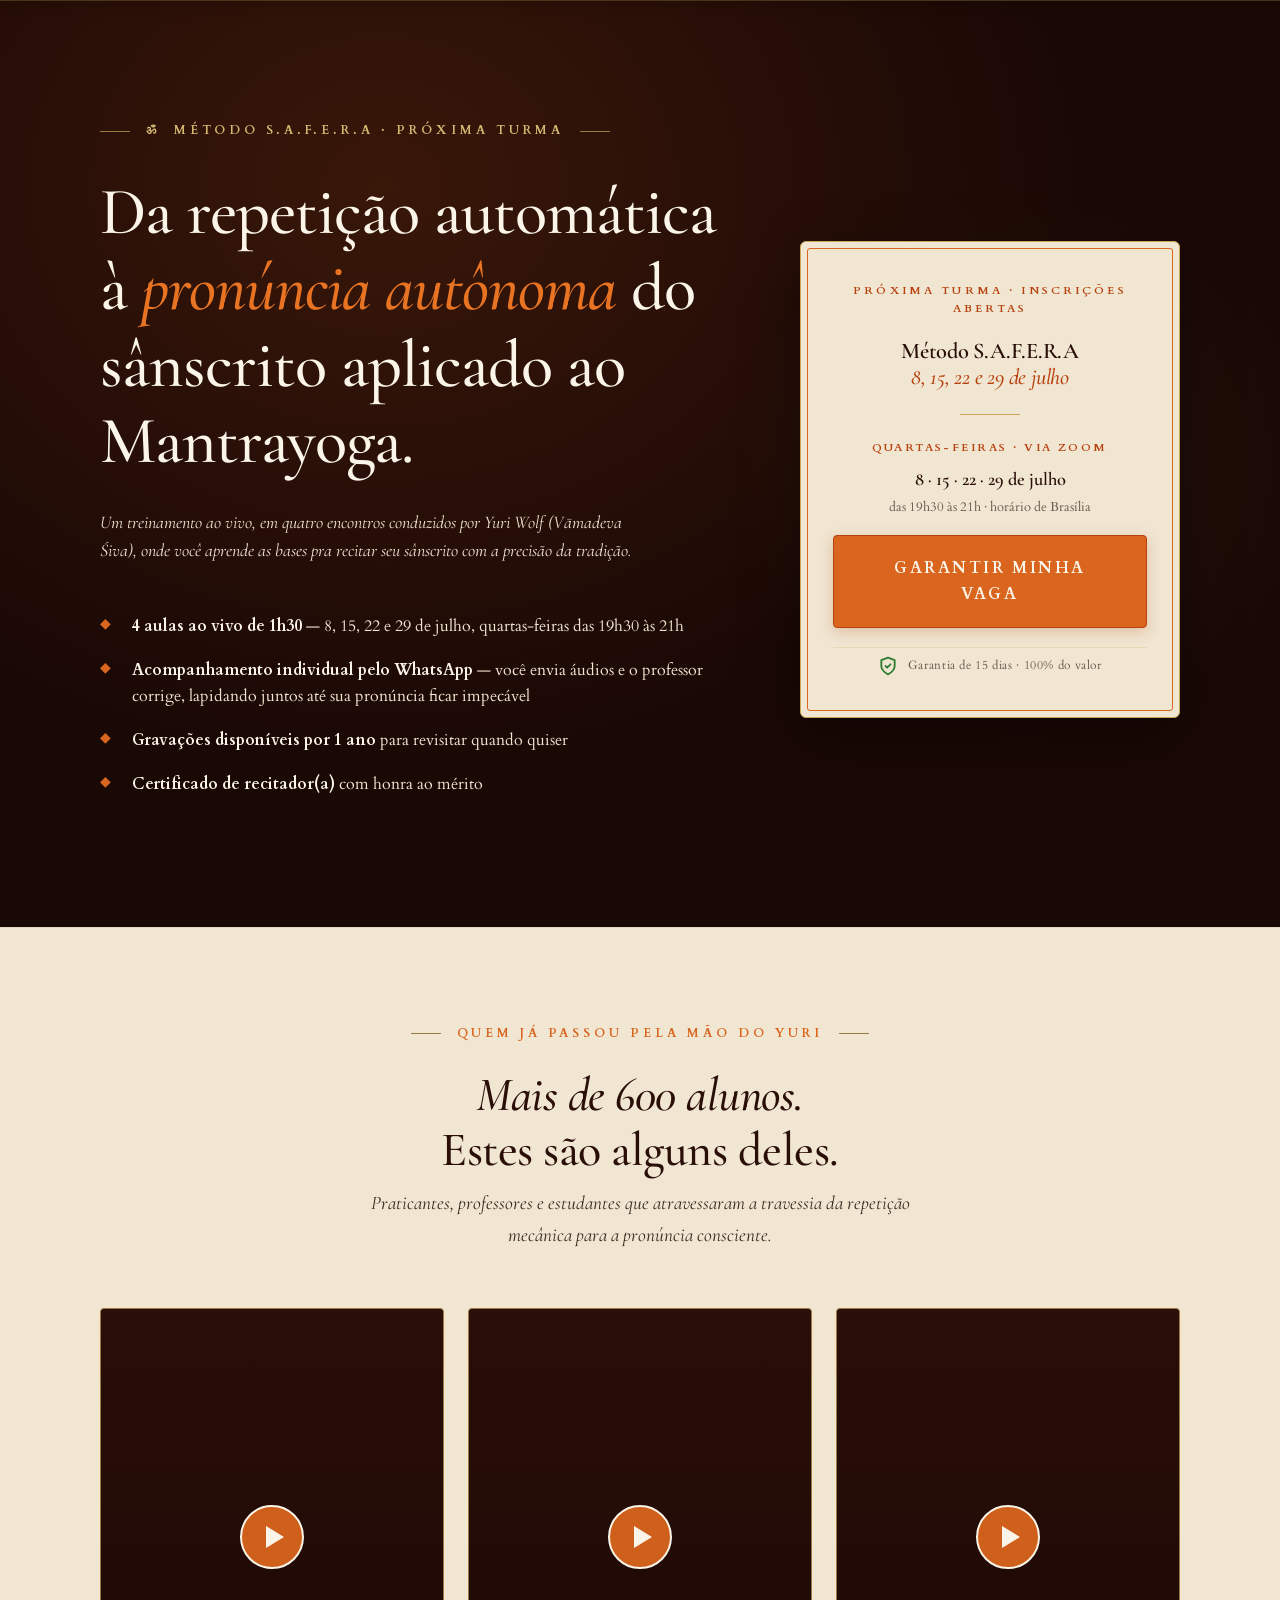
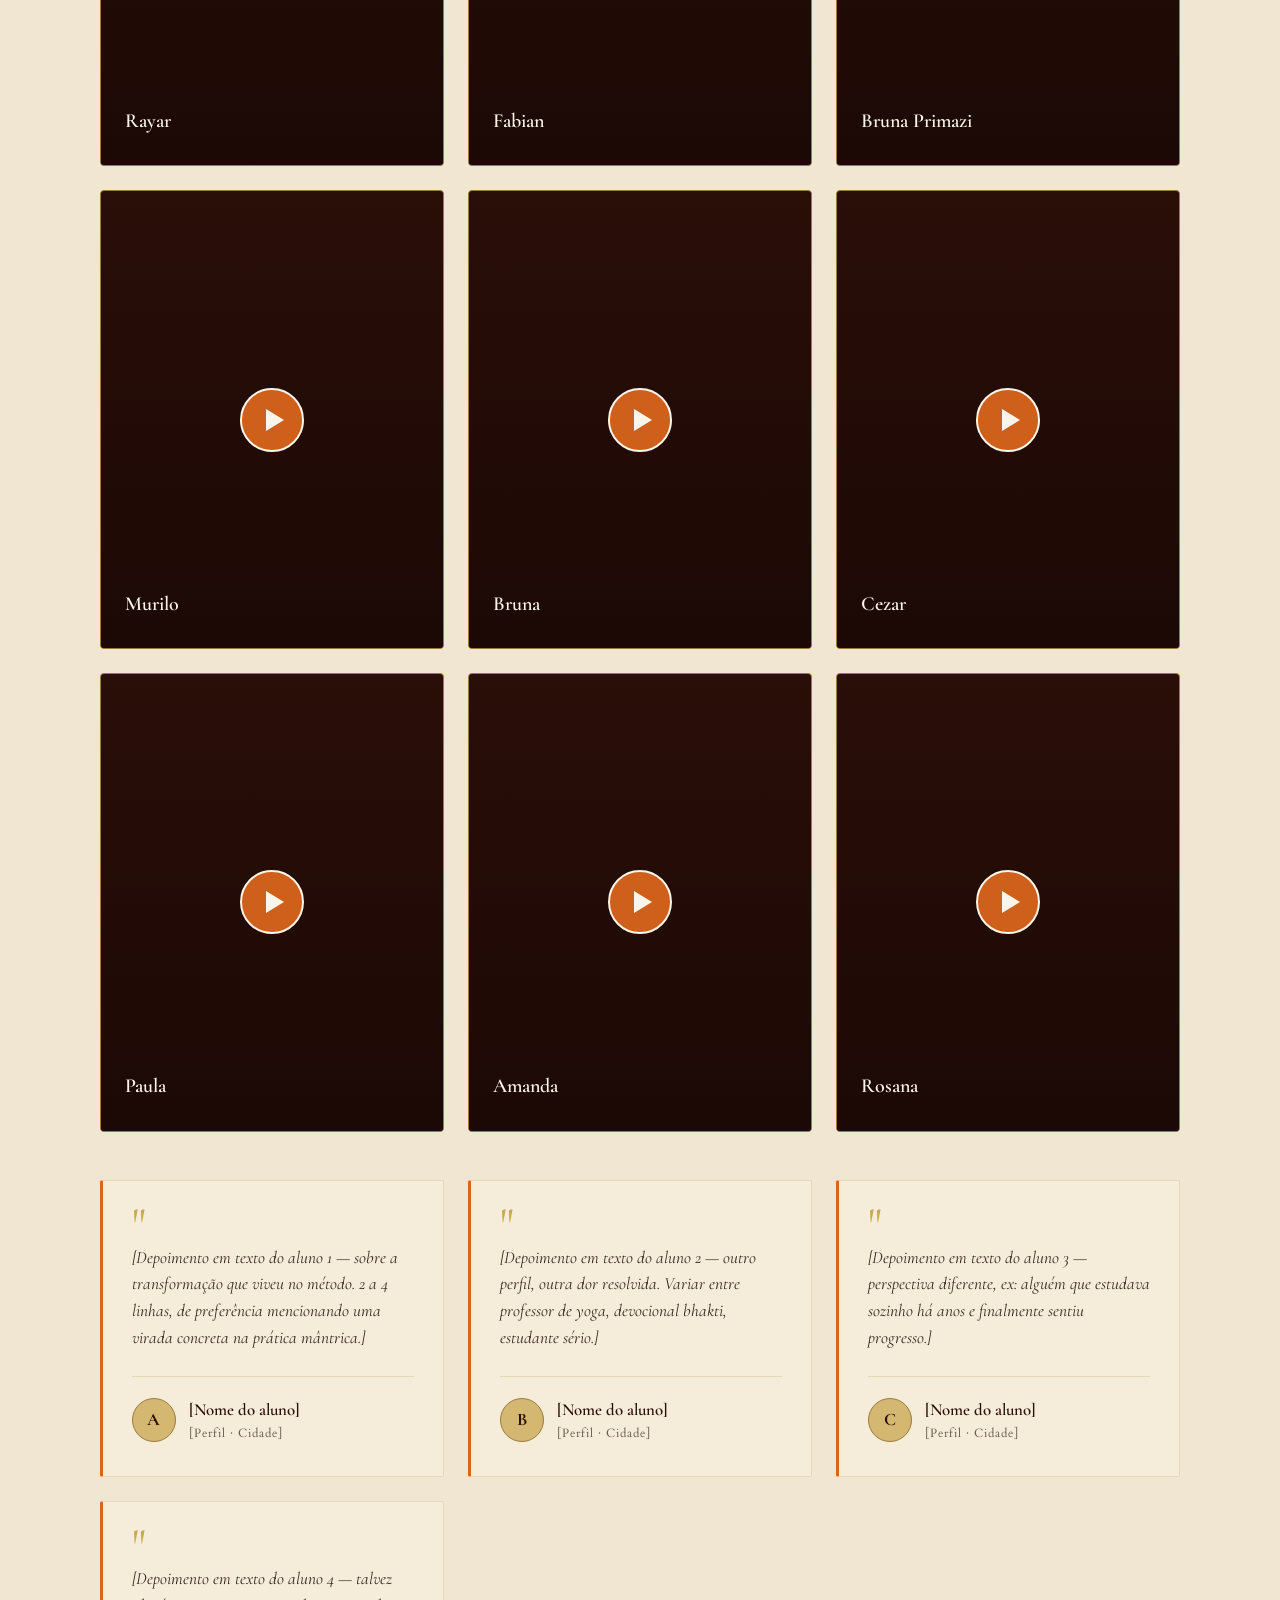
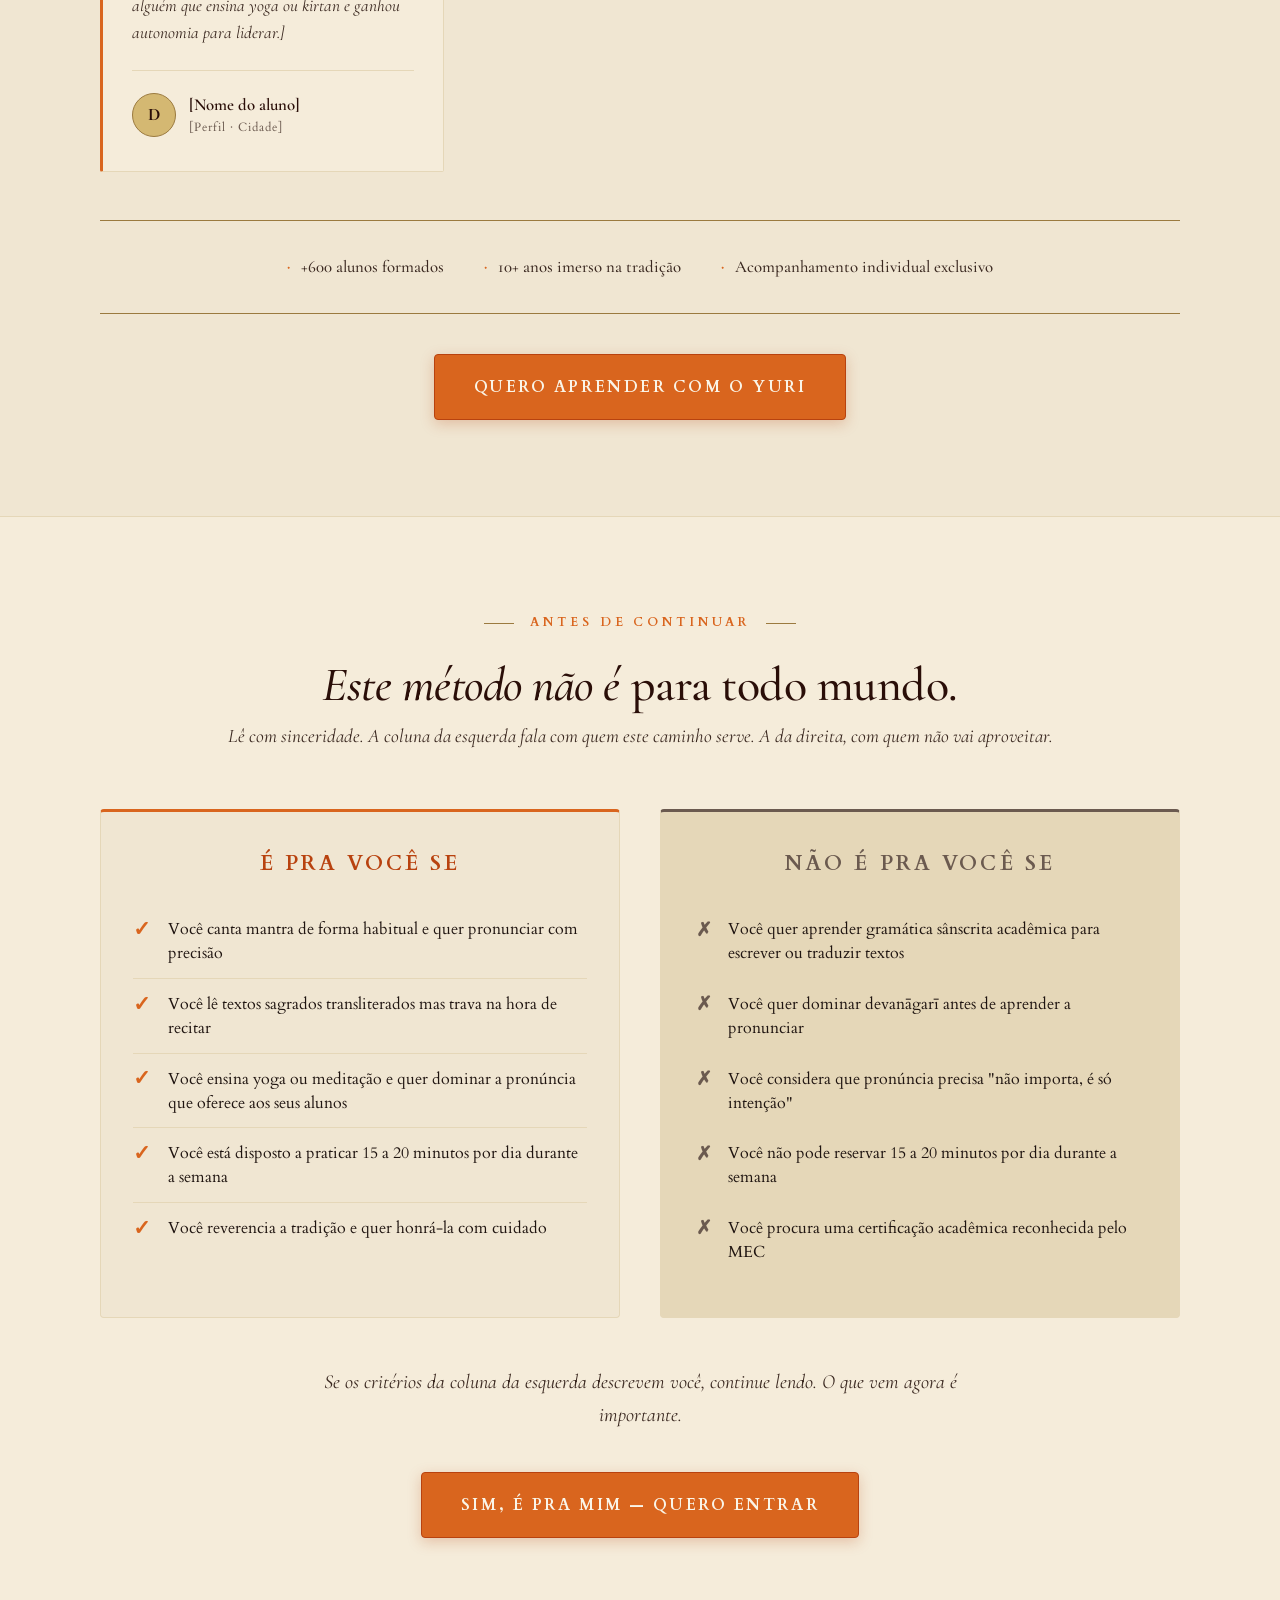
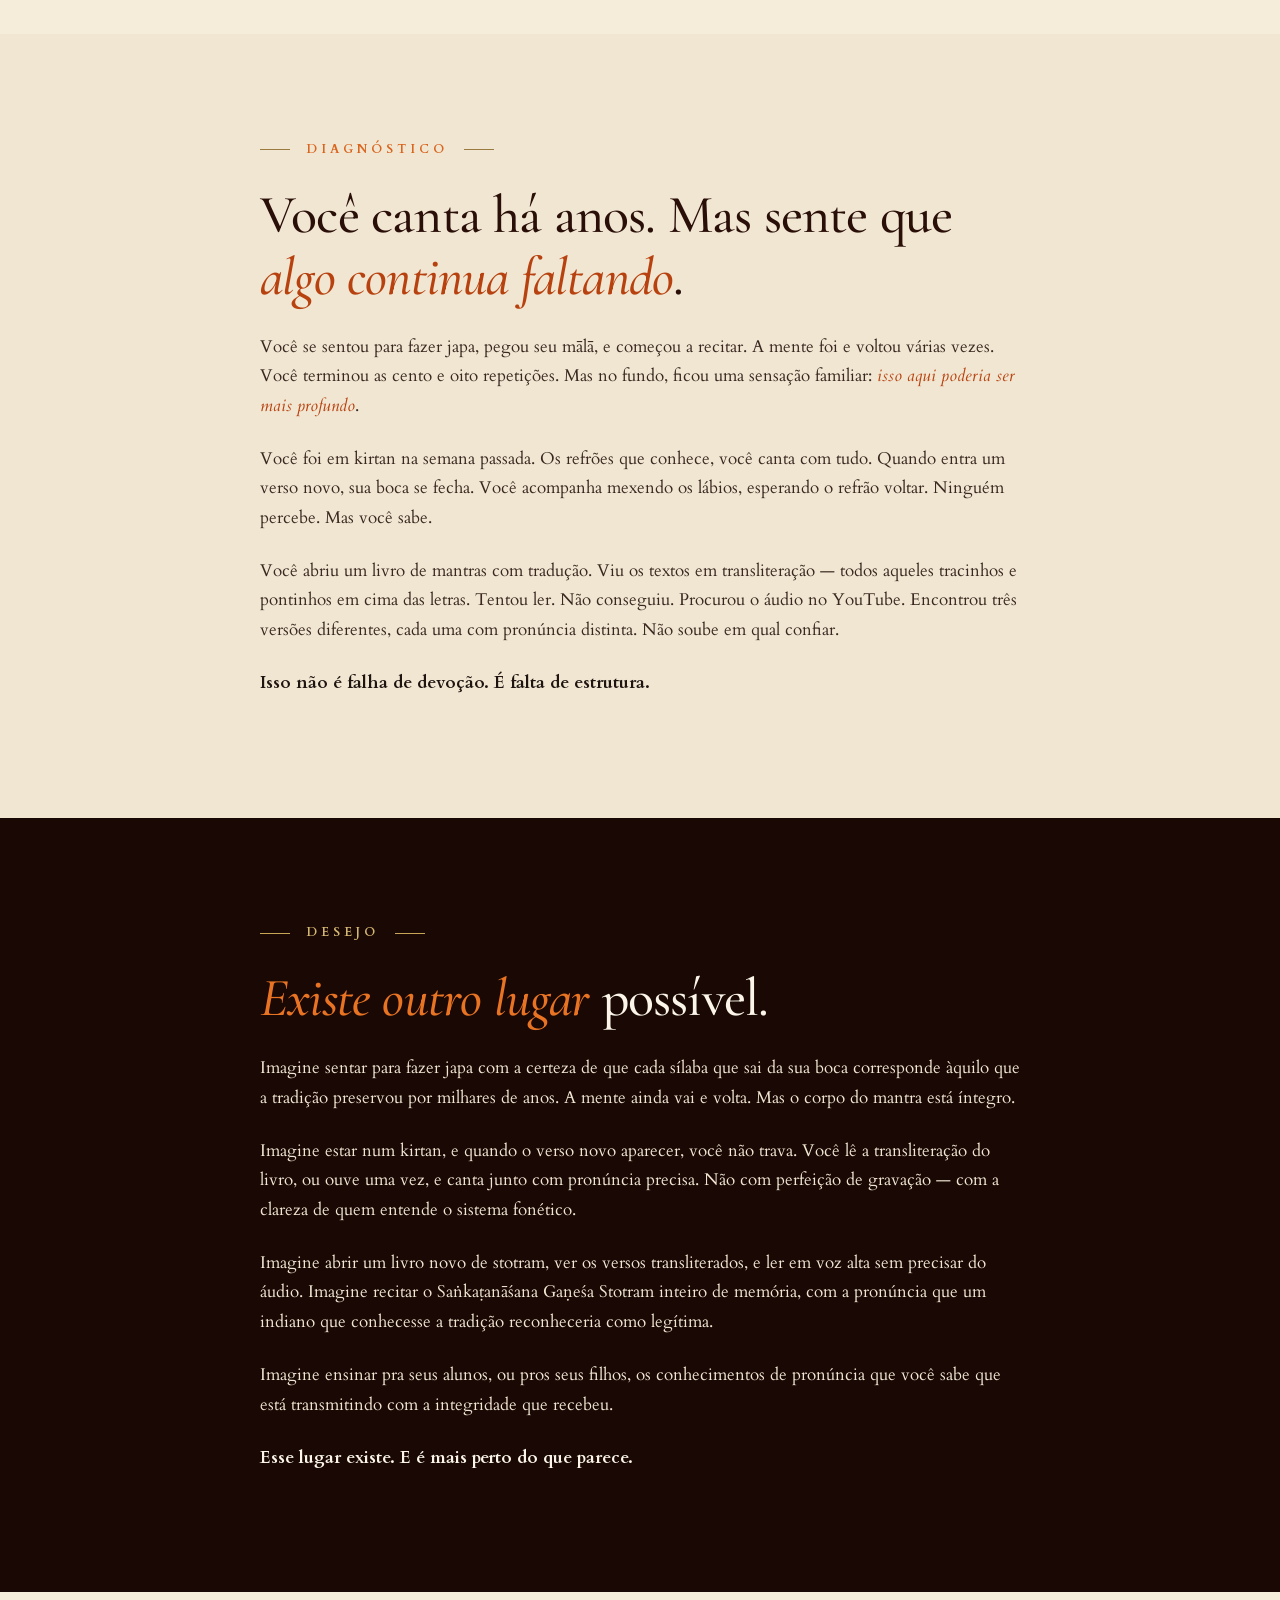
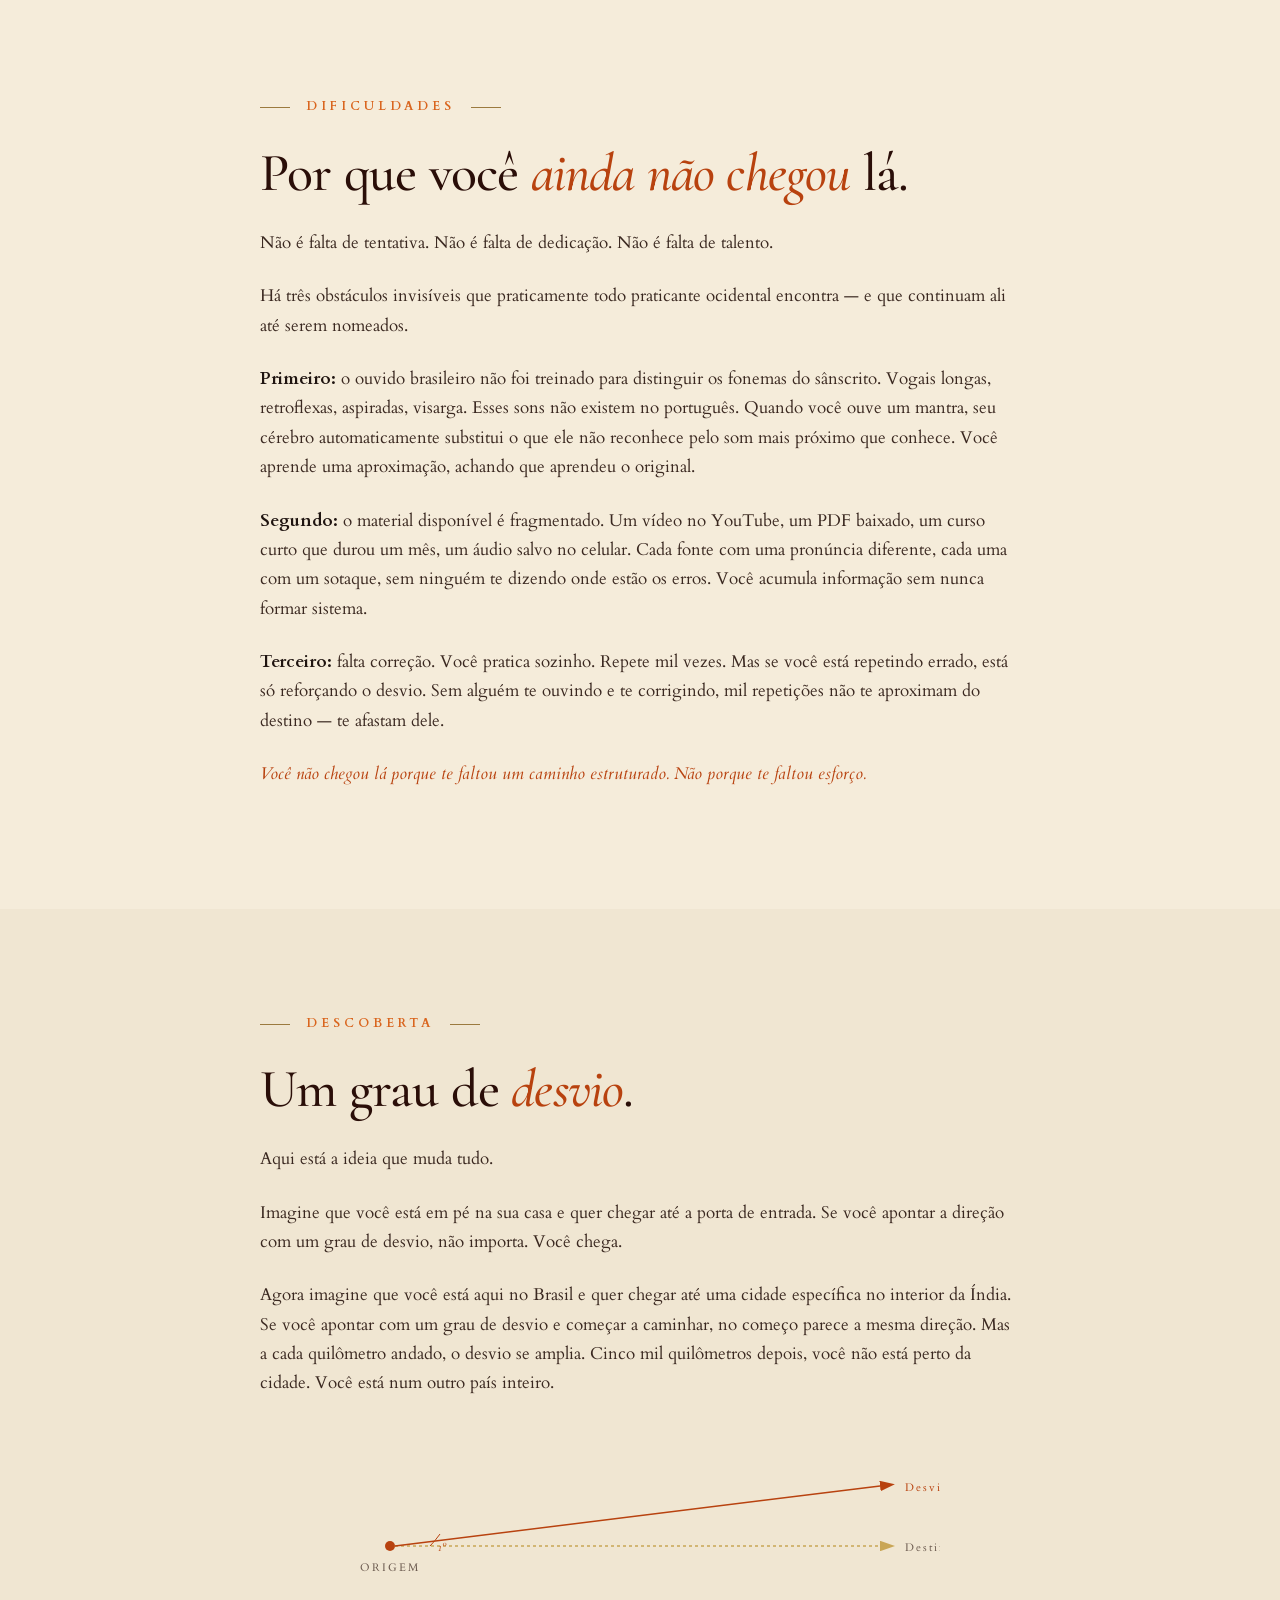
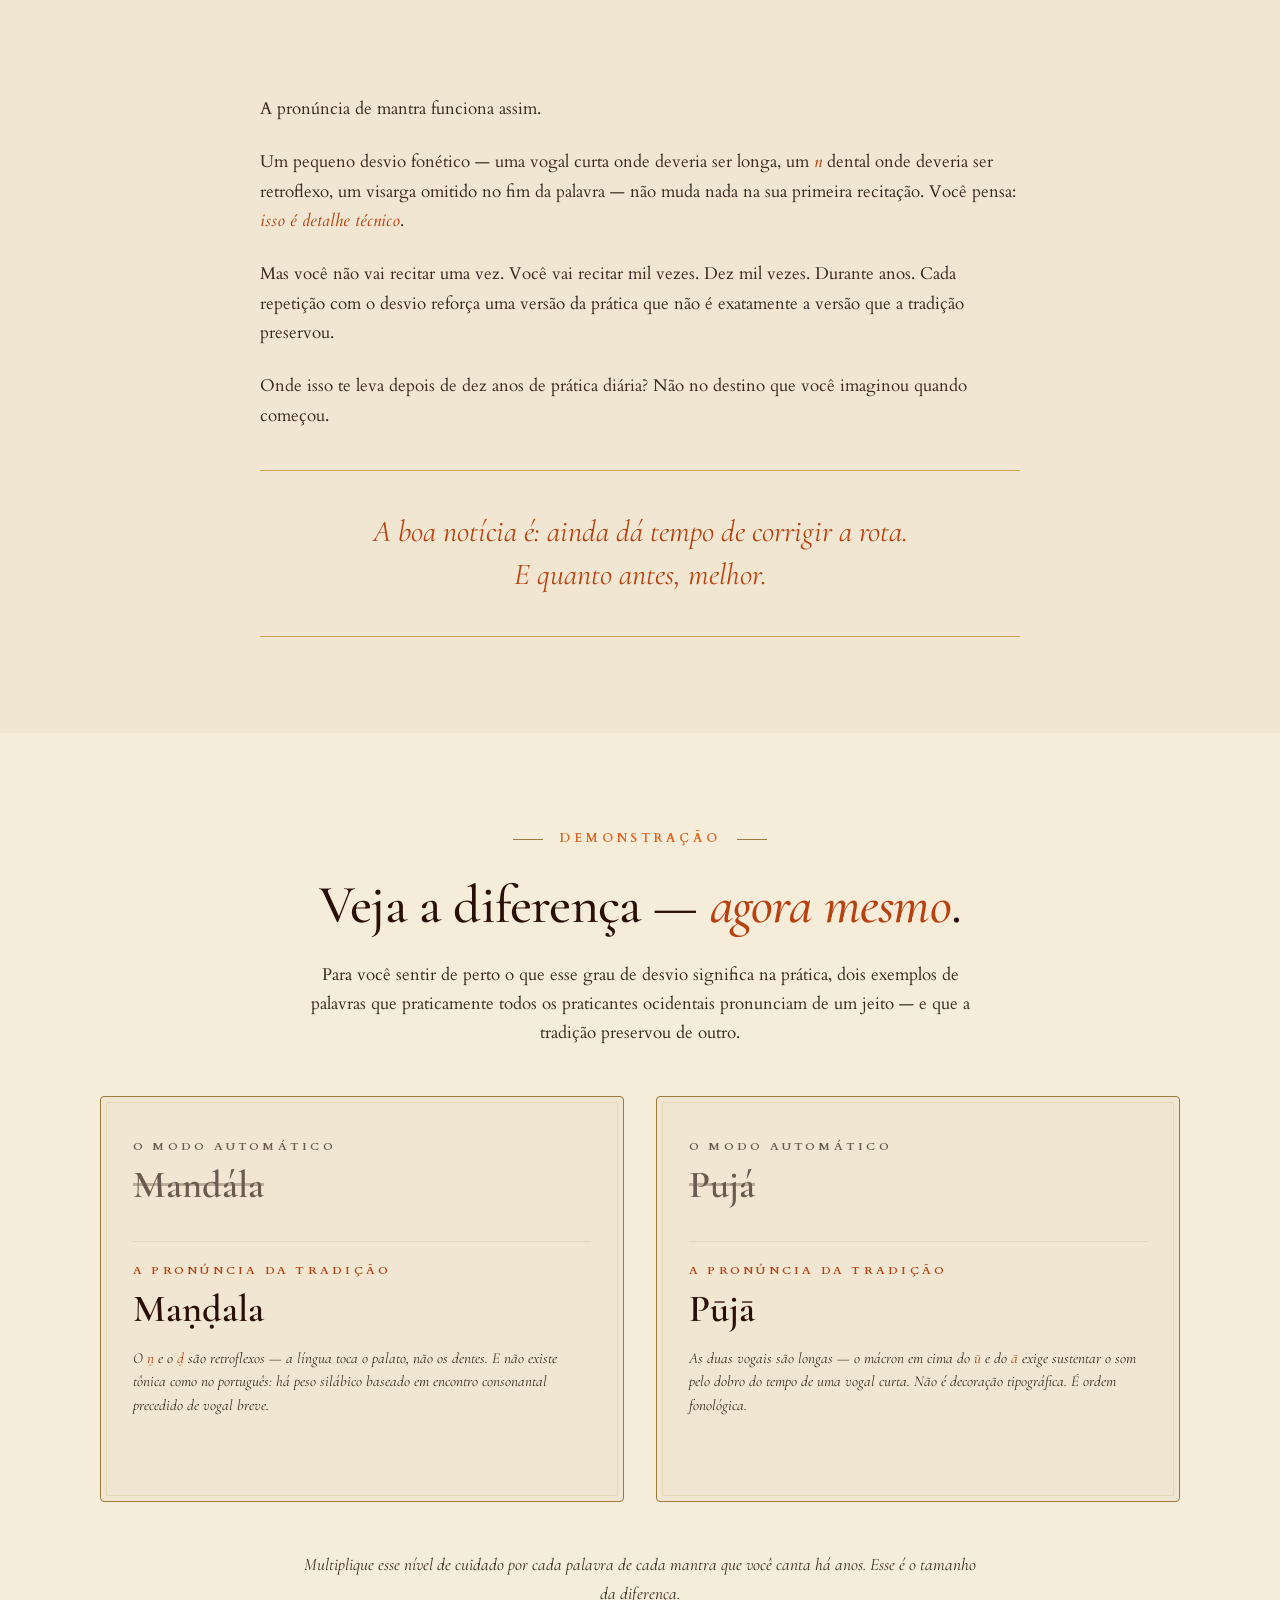
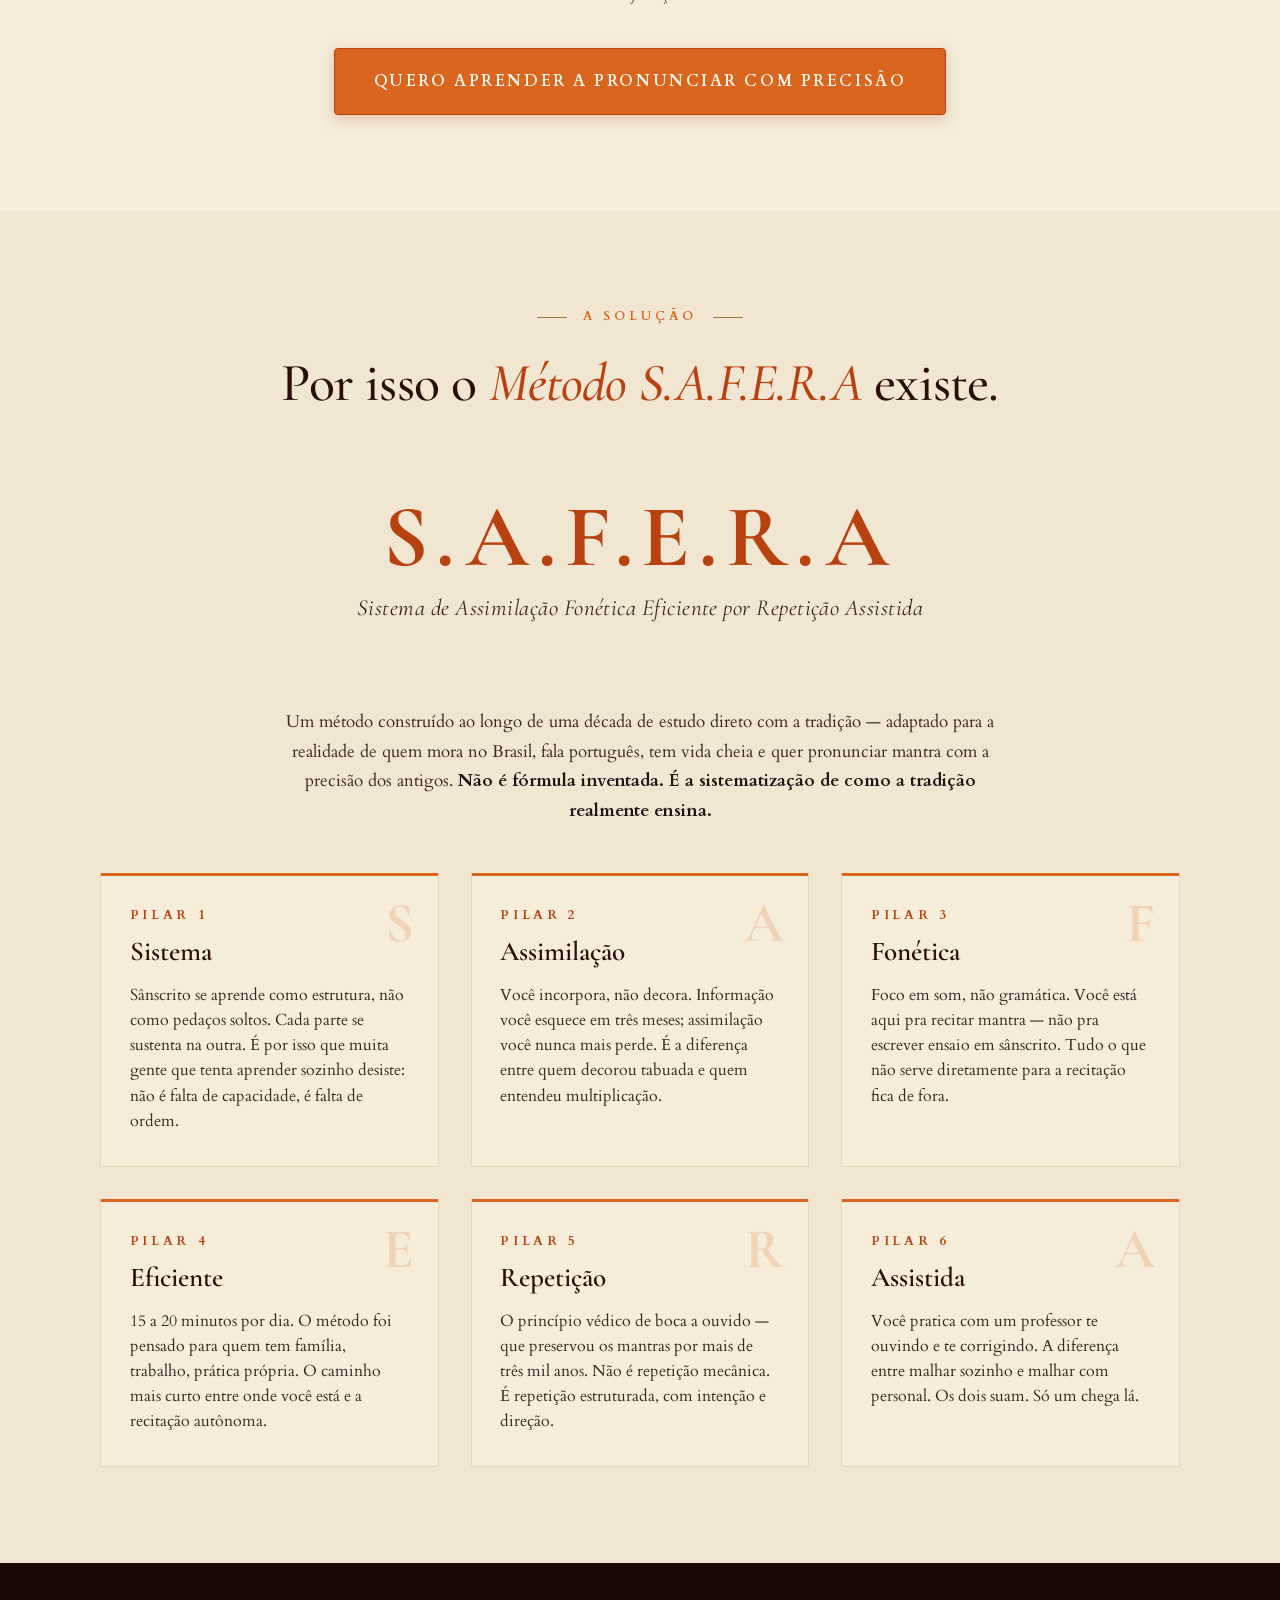
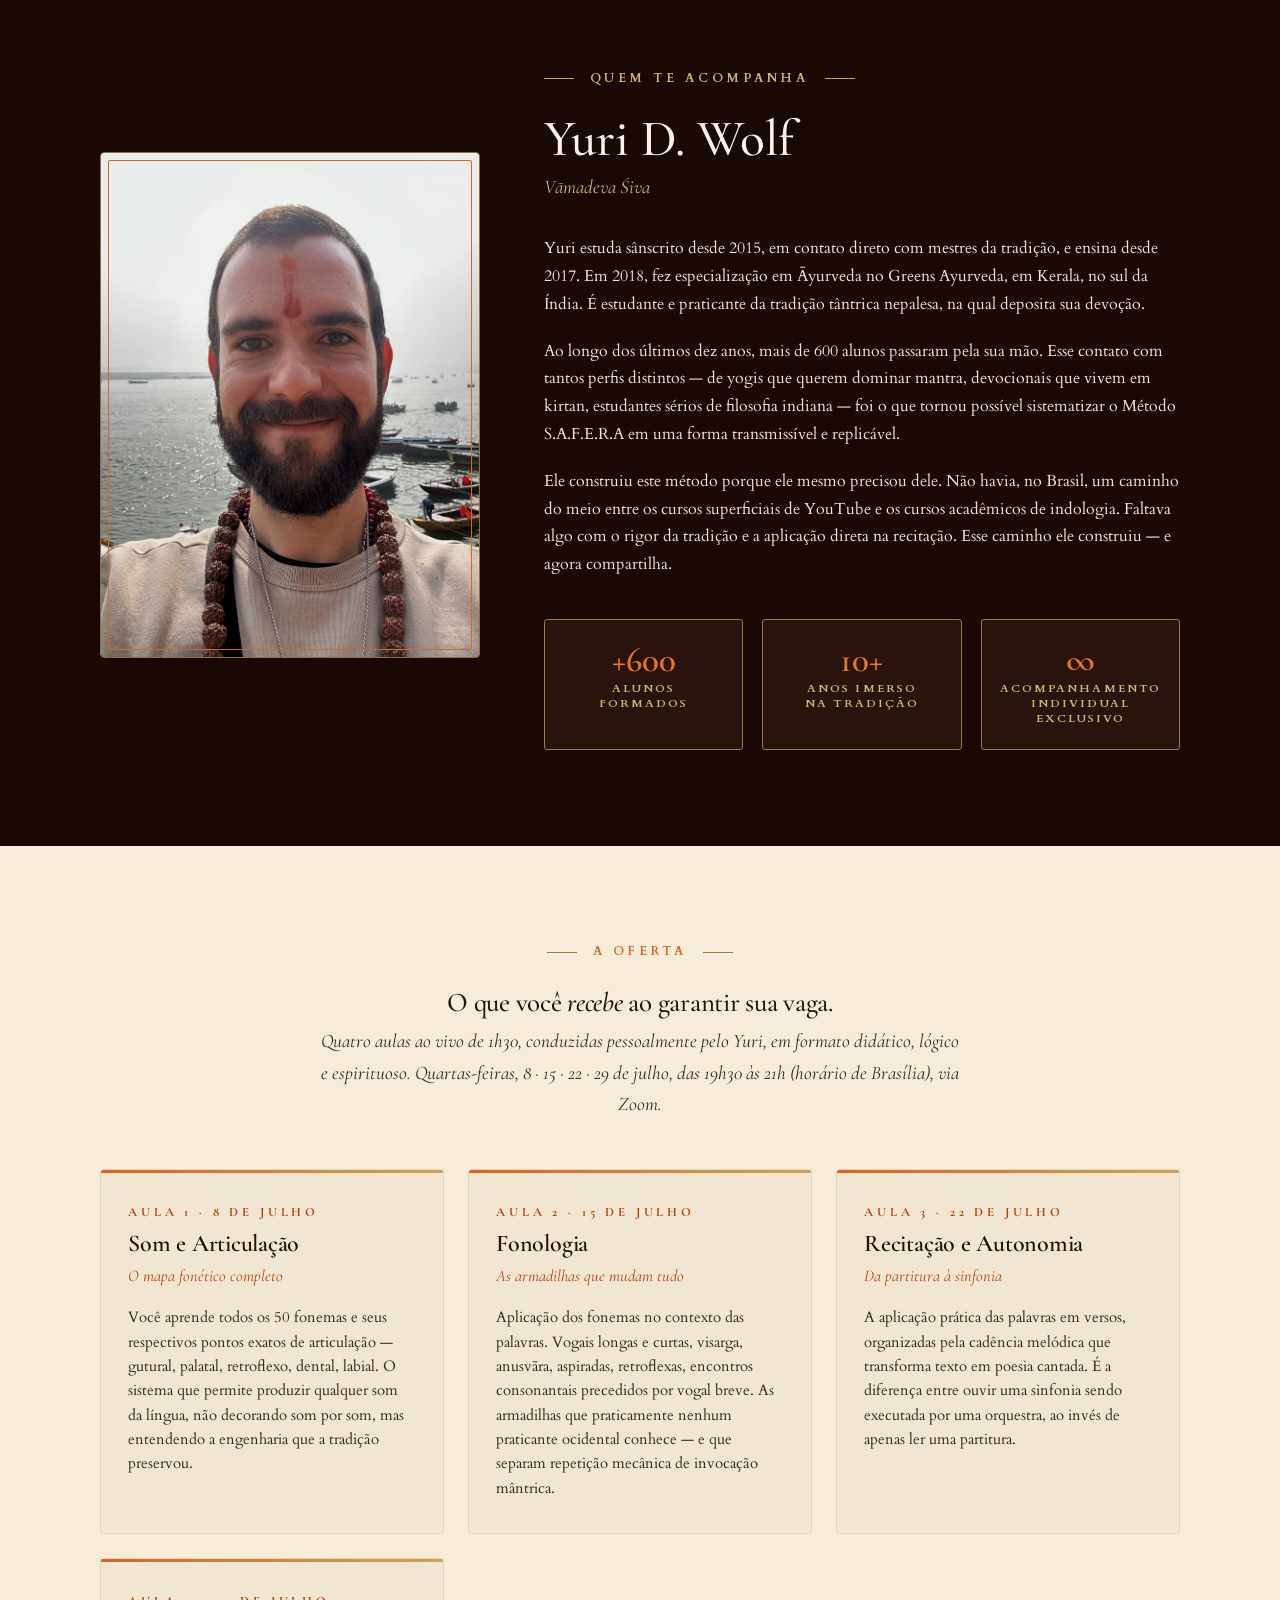
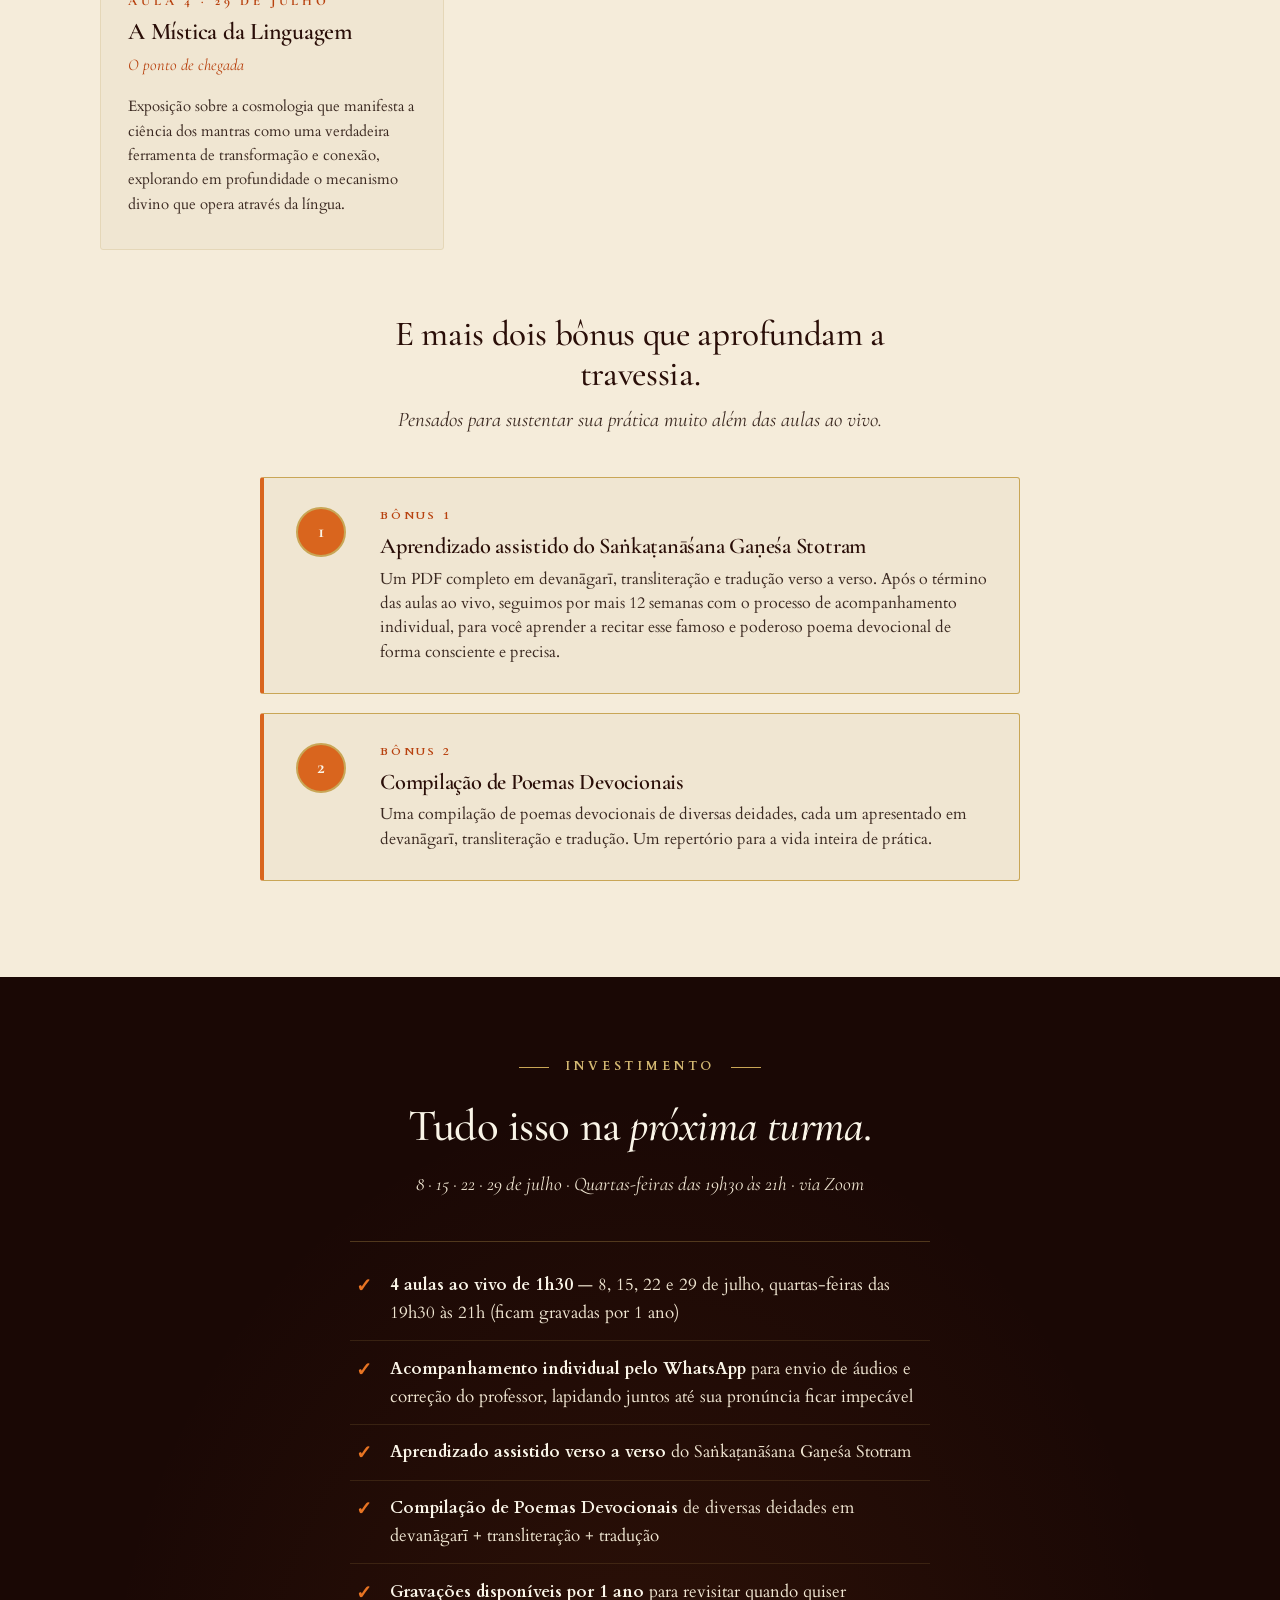
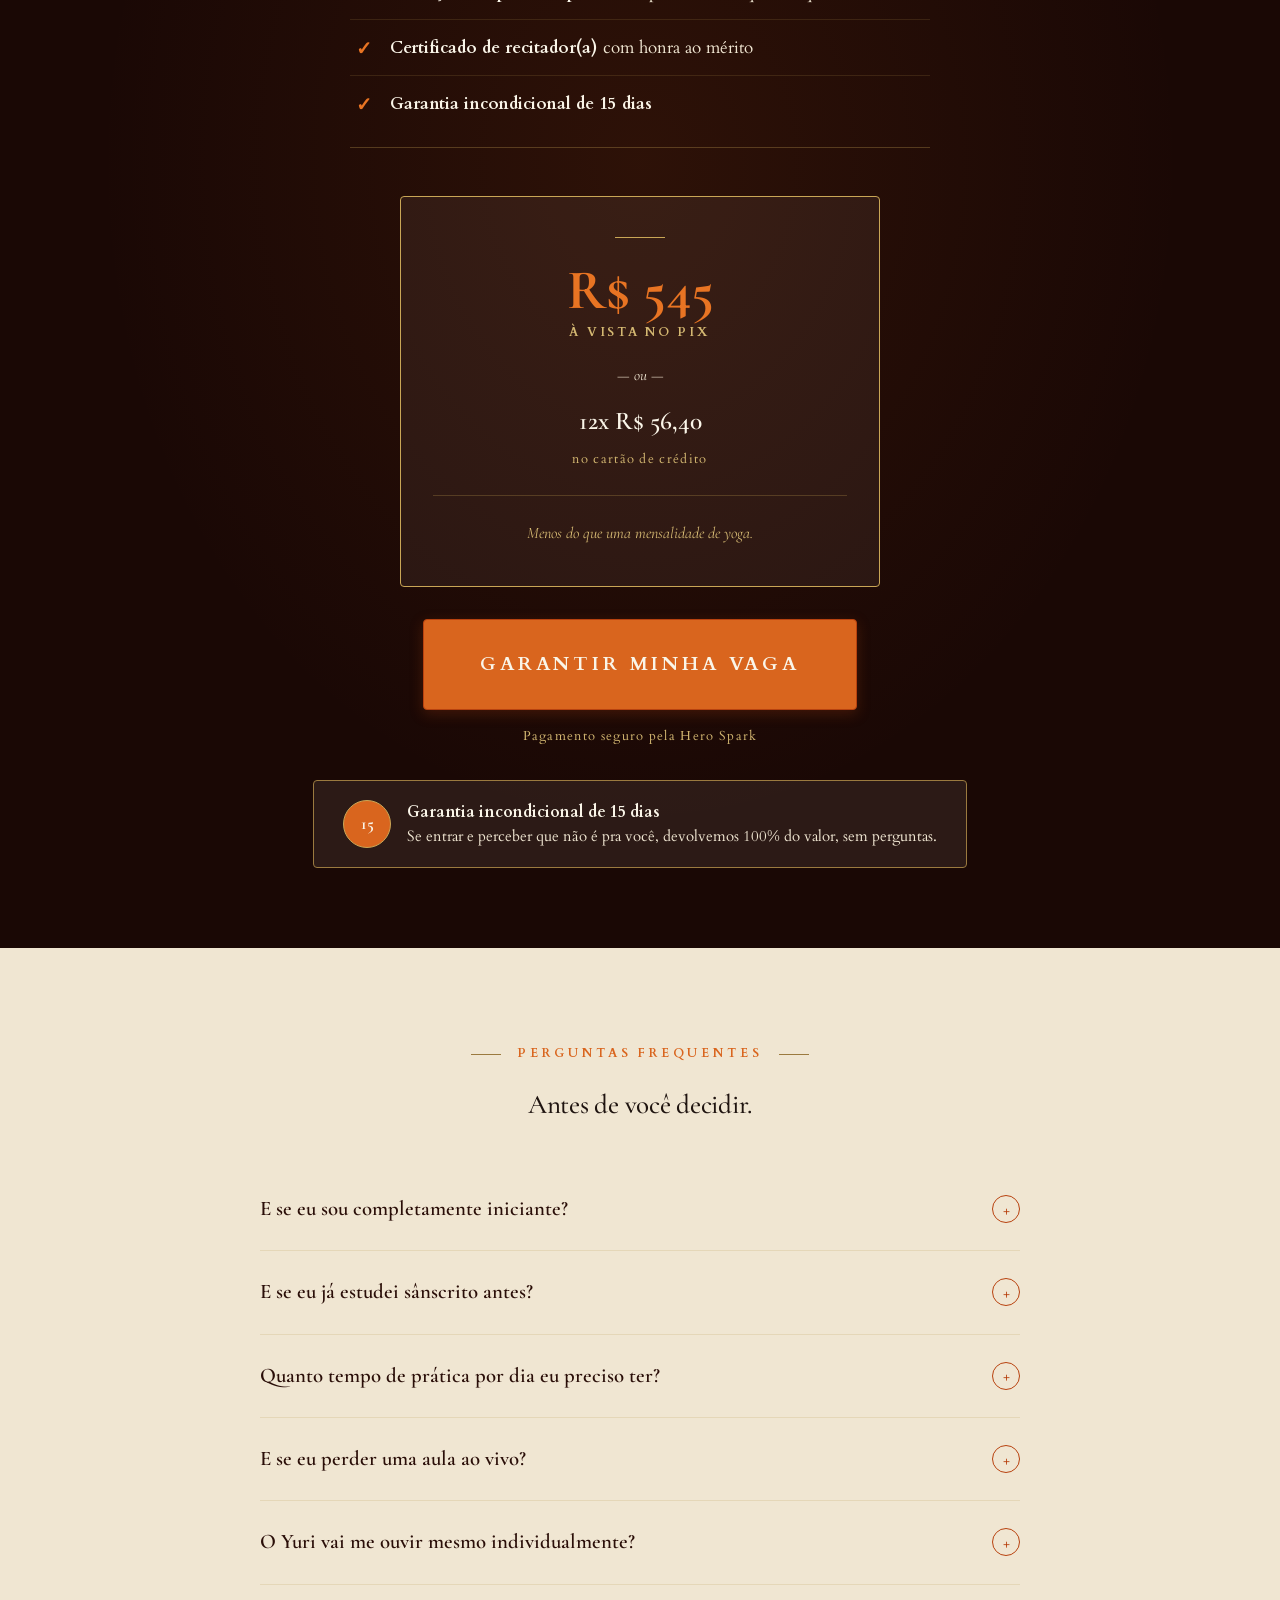
==== index.html @ 01152633 "9 vídeos de depoimento com nomes + página atualizada" ====
<!DOCTYPE html>
<html lang="pt-BR">
<head>
<meta charset="UTF-8">
<meta name="viewport" content="width=device-width, initial-scale=1.0">
<title>Método S.A.F.E.R.A · Curso de Sânscrito Aplicado ao Mantra Yoga · Yuri Vāmadeva Śiva</title>
<meta name="description" content="Da repetição automática à autonomia mântrica. Curso ao vivo com Yuri Vāmadeva Śiva, baseado no Método S.A.F.E.R.A — Sistema de Assimilação Fonética Eficiente por Repetição Assistida.">

<meta property="og:type" content="website">
<meta property="og:title" content="Método S.A.F.E.R.A · Curso de Sânscrito Aplicado ao Mantra Yoga">
<meta property="og:description" content="Da repetição automática à autonomia mântrica. Com Yuri Vāmadeva Śiva.">
<meta property="og:image" content="yuri-varanasi.jpeg">

<link rel="preconnect" href="https://fonts.googleapis.com">
<link rel="preconnect" href="https://fonts.gstatic.com" crossorigin>
<link href="https://fonts.googleapis.com/css2?family=Cormorant+Garamond:ital,wght@0,300;0,400;0,500;0,600;0,700;1,400;1,500&family=Cardo:ital,wght@0,400;0,700;1,400&family=Tiro+Devanagari+Sanskrit:ital@0;1&display=swap" rel="stylesheet">

<style>
:root {
  --parchment: #F0E6D2;
  --parchment-deep: #E5D7B8;
  --parchment-soft: #F5ECDA;
  --ink: #1F1410;
  --ink-deep: #14090A;
  --ink-soft: #3A2820;
  --ink-mute: #6B5A4F;
  --saffron: #D9651E;
  --saffron-bright: #E87423;
  --saffron-deep: #B8420F;
  --gold: #C9A656;
  --gold-soft: #D4B872;
  --gold-deep: #9B7A3F;
  --maroon: #2A0E08;
  --maroon-deep: #1A0805;
  --cream: #FAF5E8;
  --success: #2E7D32;
}

* { margin: 0; padding: 0; box-sizing: border-box; }
html { scroll-behavior: smooth; }

body {
  font-family: 'Cardo', Georgia, serif;
  background: var(--parchment);
  color: var(--ink);
  line-height: 1.65;
  font-size: 18px;
  overflow-x: hidden;
}

body::before {
  content: '';
  position: fixed;
  inset: 0;
  background-image: url("data:image/svg+xml,%3Csvg viewBox='0 0 200 200' xmlns='http://www.w3.org/2000/svg'%3E%3Cfilter id='n'%3E%3CfeTurbulence type='fractalNoise' baseFrequency='0.85' numOctaves='3' /%3E%3C/filter%3E%3Crect width='100%25' height='100%25' filter='url(%23n)' opacity='0.4'/%3E%3C/svg%3E");
  opacity: 0.35;
  pointer-events: none;
  z-index: 1;
  mix-blend-mode: multiply;
}

main { position: relative; z-index: 2; }

h1, h2, h3, h4 {
  font-family: 'Cormorant Garamond', Georgia, serif;
  font-weight: 500;
  letter-spacing: -0.01em;
  line-height: 1.15;
  color: var(--ink);
}

.devanagari { font-family: 'Tiro Devanagari Sanskrit', serif; }

/* === STICKY BAR === */
.sticky-bar {
  position: fixed;
  top: 0;
  left: 0;
  right: 0;
  background: var(--maroon-deep);
  color: var(--cream);
  z-index: 100;
  padding: 0.85rem 1.5rem;
  display: flex;
  align-items: center;
  justify-content: space-between;
  gap: 1.5rem;
  border-bottom: 1px solid var(--gold-deep);
  box-shadow: 0 2px 14px rgba(0,0,0,0.25);
  transform: translateY(-100%);
  transition: transform 0.35s ease;
}

.sticky-bar.visible { transform: translateY(0); }

.sticky-bar .info {
  display: flex;
  flex-direction: column;
  gap: 0.1rem;
}

.sticky-bar .info .label {
  font-size: 0.7rem;
  letter-spacing: 0.28em;
  text-transform: uppercase;
  color: var(--gold-soft);
  font-weight: 700;
}

.sticky-bar .info .value {
  font-family: 'Cormorant Garamond', serif;
  font-size: 1.15rem;
  color: var(--cream);
  font-weight: 500;
}

.sticky-bar .btn-sticky {
  background: var(--saffron);
  color: var(--cream);
  padding: 0.8rem 1.6rem;
  border-radius: 3px;
  font-family: 'Cardo', serif;
  font-size: 0.82rem;
  letter-spacing: 0.18em;
  text-transform: uppercase;
  font-weight: 700;
  text-decoration: none;
  transition: background 0.2s, transform 0.15s;
  white-space: nowrap;
  border: 1px solid var(--saffron-deep);
}

.sticky-bar .btn-sticky:hover {
  background: var(--saffron-bright);
  transform: translateY(-1px);
}

@media (max-width: 700px) {
  .sticky-bar { padding: 0.65rem 0.9rem; gap: 0.7rem; }
  .sticky-bar .info .label { display: none; }
  .sticky-bar .info .value { font-size: 0.92rem; }
  .sticky-bar .btn-sticky { padding: 0.65rem 1rem; font-size: 0.7rem; letter-spacing: 0.12em; }
}

/* === SECTIONS BASE === */
section { padding: 6rem 1.5rem; position: relative; }

.container { max-width: 1080px; margin: 0 auto; position: relative; }
.container-narrow { max-width: 760px; margin: 0 auto; position: relative; }

.eyebrow {
  font-family: 'Cardo', serif;
  font-size: 0.78rem;
  letter-spacing: 0.32em;
  text-transform: uppercase;
  color: var(--saffron);
  font-weight: 700;
  display: inline-flex;
  align-items: center;
  gap: 1rem;
  margin-bottom: 1.5rem;
}

.eyebrow::before, .eyebrow::after {
  content: '';
  width: 30px;
  height: 1px;
  background: var(--gold-deep);
}

.eyebrow.centered { display: flex; justify-content: center; }

.eyebrow.dark { color: var(--gold-soft); }
.eyebrow.dark::before, .eyebrow.dark::after { background: var(--gold); }

/* === BUTTON STYLES === */
.btn-primary {
  display: inline-block;
  background: var(--saffron);
  color: var(--cream);
  padding: 1.2rem 2.4rem;
  border-radius: 4px;
  font-family: 'Cardo', serif;
  font-size: 1rem;
  letter-spacing: 0.16em;
  text-transform: uppercase;
  font-weight: 700;
  text-decoration: none;
  transition: all 0.2s;
  border: 1px solid var(--saffron-deep);
  box-shadow: 0 4px 14px rgba(184, 66, 15, 0.25);
  cursor: pointer;
}

.btn-primary:hover {
  background: var(--saffron-bright);
  transform: translateY(-2px);
  box-shadow: 0 6px 20px rgba(184, 66, 15, 0.35);
}

.btn-primary.large {
  padding: 1.5rem 3rem;
  font-size: 1.1rem;
  letter-spacing: 0.2em;
}

.btn-primary.huge {
  padding: 1.8rem 3.5rem;
  font-size: 1.2rem;
  letter-spacing: 0.2em;
}

.btn-secondary {
  display: inline-block;
  background: transparent;
  color: var(--saffron-deep);
  padding: 1rem 2rem;
  border-radius: 4px;
  font-family: 'Cardo', serif;
  font-size: 0.92rem;
  letter-spacing: 0.16em;
  text-transform: uppercase;
  font-weight: 700;
  text-decoration: none;
  transition: all 0.2s;
  border: 1px solid var(--saffron-deep);
}

.btn-secondary:hover {
  background: var(--saffron);
  color: var(--cream);
}

.btn-center { display: flex; justify-content: center; margin-top: 2.5rem; }

.cta-supporting {
  font-size: 0.85rem;
  color: var(--ink-mute);
  margin-top: 1rem;
  text-align: center;
  letter-spacing: 0.05em;
}

/* === HERO === */
.hero {
  background: var(--maroon-deep);
  color: var(--cream);
  padding: 7rem 1.5rem 5rem;
  min-height: 100vh;
  display: flex;
  align-items: center;
  position: relative;
  overflow: hidden;
}

.hero::before {
  content: '';
  position: absolute;
  inset: 0;
  background: radial-gradient(ellipse at 30% 20%, rgba(217,101,30,0.16) 0%, transparent 55%);
  pointer-events: none;
}

.hero::after {
  content: '';
  position: absolute;
  top: 50%;
  right: -10%;
  width: 60%;
  height: 60%;
  background: radial-gradient(circle, rgba(201,166,86,0.08) 0%, transparent 60%);
  pointer-events: none;
  transform: translateY(-50%);
}

.hero-grid {
  display: grid;
  grid-template-columns: 1fr 380px;
  gap: 4rem;
  align-items: center;
  position: relative;
  z-index: 2;
  width: 100%;
}

.hero-content .eyebrow { color: var(--gold-soft); margin-bottom: 2rem; }
.hero-content .eyebrow::before, .hero-content .eyebrow::after { background: var(--gold-deep); }

.hero h1 {
  font-size: clamp(2.6rem, 5.2vw, 4.4rem);
  color: var(--cream);
  margin-bottom: 1.8rem;
  font-weight: 500;
  letter-spacing: -0.015em;
}

.hero h1 em {
  font-style: italic;
  color: var(--saffron-bright);
  font-weight: 500;
}

.hero-subhead {
  font-size: clamp(1.05rem, 1.4vw, 1.2rem);
  color: var(--parchment);
  line-height: 1.55;
  font-style: italic;
  font-family: 'Cormorant Garamond', serif;
  max-width: 560px;
  margin-bottom: 2.5rem;
  font-weight: 400;
}

.hero-bullets {
  list-style: none;
  margin-bottom: 2.5rem;
}

.hero-bullets li {
  padding: 0.55rem 0;
  padding-left: 2rem;
  position: relative;
  color: var(--parchment);
  font-size: 1rem;
}

.hero-bullets li::before {
  content: '◆';
  position: absolute;
  left: 0;
  top: 0.55rem;
  color: var(--saffron);
  font-size: 0.85rem;
}

.hero-bullets li strong {
  color: var(--cream);
  font-weight: 700;
}

/* Hero Offer Card */
.offer-card {
  background: var(--parchment);
  color: var(--ink);
  padding: 2.5rem 2rem;
  border-radius: 6px;
  border: 1px solid var(--gold);
  position: relative;
  box-shadow: 0 20px 60px rgba(0,0,0,0.4);
}

.offer-card::before {
  content: '';
  position: absolute;
  inset: 6px;
  border: 1px solid var(--saffron);
  border-radius: 3px;
  pointer-events: none;
}

.offer-card .offer-label {
  font-size: 0.7rem;
  letter-spacing: 0.28em;
  text-transform: uppercase;
  color: var(--saffron-deep);
  font-weight: 700;
  text-align: center;
  margin-bottom: 1.2rem;
  position: relative;
}

.offer-card .offer-title {
  font-family: 'Cormorant Garamond', serif;
  font-size: 1.4rem;
  text-align: center;
  margin-bottom: 1.5rem;
  color: var(--maroon);
  position: relative;
  font-weight: 600;
}

.offer-card .offer-divider {
  width: 60px;
  height: 1px;
  background: var(--gold);
  margin: 0 auto 1.5rem;
  position: relative;
}

.offer-card .price-block {
  text-align: center;
  margin-bottom: 1.5rem;
  position: relative;
}

.offer-card .price-main {
  font-family: 'Cormorant Garamond', serif;
  font-size: 2.4rem;
  color: var(--saffron-deep);
  font-weight: 700;
  display: block;
  line-height: 1;
  margin-bottom: 0.3rem;
}

.offer-card .price-pix {
  font-size: 0.78rem;
  letter-spacing: 0.18em;
  text-transform: uppercase;
  color: var(--ink-mute);
  font-weight: 700;
}

.offer-card .price-installments {
  font-family: 'Cardo', serif;
  font-size: 1rem;
  color: var(--ink-soft);
  margin-top: 0.8rem;
  font-style: italic;
}

.offer-card .price-installments strong {
  color: var(--ink);
  font-style: normal;
  font-weight: 700;
}

.offer-card .btn-primary {
  display: block;
  width: 100%;
  text-align: center;
  position: relative;
  margin-bottom: 1.2rem;
}

.offer-card .seal {
  display: flex;
  align-items: center;
  justify-content: center;
  gap: 0.6rem;
  font-size: 0.78rem;
  color: var(--ink-mute);
  letter-spacing: 0.05em;
  text-align: center;
  position: relative;
  padding-top: 0.5rem;
  border-top: 1px solid var(--parchment-deep);
}

.offer-card .seal svg {
  flex-shrink: 0;
  color: var(--success);
}

@media (max-width: 900px) {
  .hero { padding: 6rem 1.2rem 4rem; min-height: auto; }
  .hero-grid { grid-template-columns: 1fr; gap: 3rem; }
  .offer-card { max-width: 420px; margin: 0 auto; }
}

/* === SECTION: TESTIMONIALS (BLOCO 2) === */
.testimonials {
  background: var(--parchment);
  border-top: 1px solid var(--parchment-deep);
}

.testimonials h2 {
  text-align: center;
  font-size: clamp(2rem, 3.8vw, 3rem);
  margin-bottom: 0.6rem;
  color: var(--maroon);
}

.testimonials .lede {
  text-align: center;
  font-style: italic;
  color: var(--ink-soft);
  font-family: 'Cormorant Garamond', serif;
  font-size: 1.2rem;
  margin-bottom: 3.5rem;
  max-width: 580px;
  margin-left: auto;
  margin-right: auto;
}

.video-grid {
  display: grid;
  grid-template-columns: repeat(auto-fit, minmax(260px, 1fr));
  gap: 1.5rem;
  margin-bottom: 3rem;
}

.video-card {
  background: var(--maroon);
  background-size: cover;
  background-position: center;
  border: 1px solid var(--gold-deep);
  border-radius: 4px;
  aspect-ratio: 9/12;
  position: relative;
  overflow: hidden;
  cursor: pointer;
  transition: transform 0.25s, box-shadow 0.25s;
  display: flex;
  flex-direction: column;
  justify-content: flex-end;
  padding: 1.5rem;
  color: var(--cream);
}

.video-card::before {
  content: '';
  position: absolute;
  inset: 0;
  background: linear-gradient(180deg, rgba(42,14,8,0.3) 0%, rgba(26,8,5,0.9) 100%);
  z-index: 1;
}

.video-card:hover { transform: translateY(-4px); box-shadow: 0 14px 30px rgba(0,0,0,0.25); }

/* Once the video loads, the card becomes a plain frame for the iframe/video */
.video-card.is-playing {
  cursor: default;
  padding: 0;
  background: #000;
  transform: none;
}
.video-card.is-playing:hover { transform: none; box-shadow: none; }
.video-card.is-playing::before,
.video-card.is-playing .play,
.video-card.is-playing .meta { display: none; }

.video-card iframe,
.video-card video {
  position: absolute;
  inset: 0;
  width: 100%;
  height: 100%;
  border: 0;
  z-index: 3;
}

/* The thumbnail video: shows only the first frame, sits behind the overlay */
.video-card .video-thumb {
  z-index: 0;
  object-fit: cover;
  pointer-events: none;
}

/* When playing, the real video sits on top */
.video-card.is-playing .video-thumb { display: none; }

.video-card .play {
  position: absolute;
  top: 50%;
  left: 50%;
  transform: translate(-50%, -50%);
  width: 64px;
  height: 64px;
  border-radius: 50%;
  background: rgba(217,101,30,0.95);
  display: flex;
  align-items: center;
  justify-content: center;
  z-index: 2;
  border: 2px solid var(--cream);
  transition: transform 0.2s;
}

.video-card:hover .play { transform: translate(-50%, -50%) scale(1.1); }

.video-card .play::after {
  content: '';
  width: 0;
  height: 0;
  border-left: 18px solid var(--cream);
  border-top: 11px solid transparent;
  border-bottom: 11px solid transparent;
  margin-left: 5px;
}

.video-card .meta {
  position: relative;
  z-index: 2;
}

.video-card .meta .name {
  font-family: 'Cormorant Garamond', serif;
  font-size: 1.25rem;
  font-weight: 600;
  margin-bottom: 0.2rem;
}

.video-card .meta .role {
  font-size: 0.82rem;
  letter-spacing: 0.12em;
  color: var(--gold-soft);
  text-transform: uppercase;
}

.text-testimonials {
  display: grid;
  grid-template-columns: repeat(auto-fit, minmax(280px, 1fr));
  gap: 1.5rem;
  margin-bottom: 3rem;
}

.testimonial-card {
  background: var(--parchment-soft);
  border: 1px solid var(--parchment-deep);
  border-left: 3px solid var(--saffron);
  padding: 2rem 1.8rem;
  border-radius: 2px;
}

.testimonial-card .quote-mark {
  font-family: 'Cormorant Garamond', serif;
  font-size: 3rem;
  color: var(--gold);
  line-height: 0.5;
  margin-bottom: 0.5rem;
}

.testimonial-card p {
  font-style: italic;
  color: var(--ink-soft);
  line-height: 1.55;
  margin-bottom: 1.5rem;
  font-family: 'Cormorant Garamond', serif;
  font-size: 1.08rem;
}

.testimonial-card .person {
  display: flex;
  align-items: center;
  gap: 0.85rem;
  padding-top: 1.2rem;
  border-top: 1px solid var(--parchment-deep);
}

.testimonial-card .avatar {
  width: 44px;
  height: 44px;
  border-radius: 50%;
  background: var(--gold-soft);
  flex-shrink: 0;
  display: flex;
  align-items: center;
  justify-content: center;
  color: var(--maroon);
  font-family: 'Cormorant Garamond', serif;
  font-weight: 700;
  font-size: 1.1rem;
  border: 1px solid var(--gold-deep);
}

.testimonial-card .info .name {
  font-family: 'Cormorant Garamond', serif;
  font-weight: 600;
  font-size: 1.05rem;
  color: var(--maroon);
}

.testimonial-card .info .role {
  font-size: 0.78rem;
  color: var(--ink-mute);
  letter-spacing: 0.08em;
}

.credentials-strip {
  display: flex;
  justify-content: center;
  align-items: center;
  gap: 2.5rem;
  padding: 2rem 1rem;
  border-top: 1px solid var(--gold-deep);
  border-bottom: 1px solid var(--gold-deep);
  margin-top: 2rem;
  flex-wrap: wrap;
}

.credentials-strip .credential {
  display: flex;
  align-items: center;
  gap: 0.7rem;
  font-family: 'Cormorant Garamond', serif;
  font-size: 1.05rem;
  color: var(--ink-soft);
  font-weight: 500;
}

.credentials-strip .credential::before {
  content: '◆';
  color: var(--saffron);
  font-size: 0.7rem;
}

/* === SECTION: FOR WHOM (BLOCO 3) === */
.for-whom {
  background: var(--parchment-soft);
  border-top: 1px solid var(--parchment-deep);
}

.for-whom h2 {
  text-align: center;
  font-size: clamp(2rem, 3.8vw, 3rem);
  margin-bottom: 0.5rem;
  color: var(--maroon);
}

.for-whom .lede {
  text-align: center;
  font-style: italic;
  color: var(--ink-soft);
  font-family: 'Cormorant Garamond', serif;
  font-size: 1.2rem;
  margin-bottom: 3.5rem;
}

.for-whom-grid {
  display: grid;
  grid-template-columns: 1fr 1fr;
  gap: 2.5rem;
  margin-bottom: 3rem;
}

.for-whom-col {
  background: var(--parchment);
  border: 1px solid var(--parchment-deep);
  padding: 2.5rem 2rem;
  border-radius: 4px;
  position: relative;
}

.for-whom-col.yes {
  border-top: 3px solid var(--saffron);
}

.for-whom-col.no {
  border-top: 3px solid var(--ink-mute);
  background: var(--parchment-deep);
}

.for-whom-col h3 {
  font-size: 1.3rem;
  font-family: 'Cardo', serif;
  font-weight: 700;
  letter-spacing: 0.15em;
  text-transform: uppercase;
  margin-bottom: 1.8rem;
  text-align: center;
}

.for-whom-col.yes h3 { color: var(--saffron-deep); }
.for-whom-col.no h3 { color: var(--ink-mute); }

.for-whom-col ul {
  list-style: none;
}

.for-whom-col ul li {
  padding: 0.8rem 0;
  padding-left: 2.2rem;
  position: relative;
  border-bottom: 1px solid var(--parchment-deep);
  font-size: 1rem;
  line-height: 1.5;
}

.for-whom-col ul li:last-child { border-bottom: none; }

.for-whom-col.yes ul li::before {
  content: '✓';
  position: absolute;
  left: 0;
  top: 0.6rem;
  color: var(--saffron);
  font-size: 1.3rem;
  font-weight: 700;
}

.for-whom-col.no ul li::before {
  content: '✗';
  position: absolute;
  left: 0.2rem;
  top: 0.7rem;
  color: var(--ink-mute);
  font-size: 1.2rem;
  font-weight: 700;
}

.for-whom-closer {
  text-align: center;
  font-style: italic;
  font-family: 'Cormorant Garamond', serif;
  font-size: 1.25rem;
  color: var(--ink-soft);
  max-width: 640px;
  margin: 0 auto 2rem;
}

@media (max-width: 760px) {
  .for-whom-grid { grid-template-columns: 1fr; gap: 1.5rem; }
}

/* === STANDARD CONTENT SECTIONS === */
.content-section {
  position: relative;
}

.content-section.parchment { background: var(--parchment); }
.content-section.parchment-soft { background: var(--parchment-soft); }
.content-section.dark {
  background: var(--maroon-deep);
  color: var(--cream);
}

.content-section.dark h2 { color: var(--cream); }
.content-section.dark h2 em { color: var(--saffron-bright); }
.content-section.dark .lede { color: var(--parchment); }
.content-section.dark p { color: var(--parchment); }
.content-section.dark .eyebrow { color: var(--gold-soft); }
.content-section.dark .eyebrow::before,
.content-section.dark .eyebrow::after { background: var(--gold); }

.content-section h2 {
  font-size: clamp(2.2rem, 4.2vw, 3.4rem);
  margin-bottom: 1.5rem;
  color: var(--maroon);
  letter-spacing: -0.015em;
}

.content-section h2 em {
  font-style: italic;
  color: var(--saffron-deep);
  font-weight: 500;
}

.content-section .centered { text-align: center; }
.content-section .centered .eyebrow { display: inline-flex; }

.content-section p {
  margin-bottom: 1.5rem;
  font-size: 1.08rem;
  line-height: 1.7;
  color: var(--ink-soft);
}

.content-section p strong {
  color: var(--ink);
  font-weight: 700;
}

.content-section p em {
  color: var(--saffron-deep);
  font-style: italic;
}

.content-section.dark p strong { color: var(--cream); }
.content-section.dark p em { color: var(--saffron-bright); }

/* === DISCOVERY (4D) - The big idea === */
.discovery-visual {
  margin: 3rem auto;
  max-width: 600px;
  position: relative;
  height: 200px;
}

.discovery-visual svg {
  width: 100%;
  height: 100%;
}

.discovery-emphasis {
  text-align: center;
  font-family: 'Cormorant Garamond', serif;
  font-size: clamp(1.4rem, 2.5vw, 1.9rem);
  font-style: italic;
  color: var(--saffron-deep);
  padding: 2.5rem 1rem;
  margin: 2.5rem 0 0;
  border-top: 1px solid var(--gold);
  border-bottom: 1px solid var(--gold);
  line-height: 1.4;
}

/* === DEMONSTRATION (5D) === */
.demo-grid {
  display: grid;
  grid-template-columns: 1fr 1fr;
  gap: 2rem;
  margin: 3rem 0;
}

.demo-card {
  background: var(--parchment);
  border: 1px solid var(--gold-deep);
  border-radius: 4px;
  padding: 2.5rem 2rem;
  position: relative;
}

.demo-card::before {
  content: '';
  position: absolute;
  inset: 5px;
  border: 1px solid var(--parchment-deep);
  border-radius: 2px;
  pointer-events: none;
}

.demo-card .demo-label {
  font-size: 0.72rem;
  letter-spacing: 0.28em;
  text-transform: uppercase;
  font-weight: 700;
  margin-bottom: 0.5rem;
  position: relative;
}

.demo-card .demo-word {
  font-family: 'Cormorant Garamond', serif;
  font-size: 2.4rem;
  margin-bottom: 1rem;
  font-weight: 600;
  position: relative;
  line-height: 1.1;
}

.demo-card .demo-section {
  padding: 1.2rem 0;
  border-top: 1px solid var(--parchment-deep);
  position: relative;
}

.demo-card .demo-section:first-of-type { border-top: none; padding-top: 0; }

.demo-card .demo-section .demo-label.wrong { color: var(--ink-mute); }
.demo-card .demo-section .demo-label.right { color: var(--saffron-deep); }

.demo-card .demo-section.wrong .demo-word { color: var(--ink-mute); text-decoration: line-through; text-decoration-color: rgba(107,90,79,0.4); }
.demo-card .demo-section.right .demo-word { color: var(--maroon); }

.demo-card .demo-explanation {
  font-size: 0.95rem;
  color: var(--ink-soft);
  font-style: italic;
  line-height: 1.55;
  font-family: 'Cormorant Garamond', serif;
  position: relative;
}

.demo-closer {
  text-align: center;
  font-family: 'Cormorant Garamond', serif;
  font-style: italic;
  font-size: 1.25rem;
  color: var(--ink-soft);
  max-width: 680px;
  margin: 2rem auto;
}

@media (max-width: 760px) {
  .demo-grid { grid-template-columns: 1fr; }
}

/* === SOLUTION: METHOD (6D) === */
.method-name-block {
  text-align: center;
  padding: 3rem 1rem;
  margin: 2rem 0;
}

.method-acronym {
  font-family: 'Cormorant Garamond', serif;
  font-size: clamp(3rem, 7vw, 5.5rem);
  font-weight: 700;
  letter-spacing: 0.1em;
  color: var(--saffron-deep);
  margin-bottom: 0.5rem;
  line-height: 1;
}

.method-fullname {
  font-family: 'Cormorant Garamond', serif;
  font-style: italic;
  font-size: clamp(1.1rem, 1.8vw, 1.5rem);
  color: var(--ink-soft);
  letter-spacing: 0.02em;
}

.pillars-grid {
  display: grid;
  grid-template-columns: repeat(auto-fit, minmax(280px, 1fr));
  gap: 2rem;
  margin: 3rem 0 0;
}

.pillar-card {
  background: var(--parchment-soft);
  border-top: 3px solid var(--saffron);
  border-bottom: 1px solid var(--parchment-deep);
  border-left: 1px solid var(--parchment-deep);
  border-right: 1px solid var(--parchment-deep);
  padding: 2rem 1.8rem;
  border-radius: 2px;
  position: relative;
}

.pillar-card .pillar-letter {
  font-family: 'Cormorant Garamond', serif;
  font-size: 3.5rem;
  font-weight: 700;
  color: var(--saffron);
  line-height: 1;
  position: absolute;
  top: 1.2rem;
  right: 1.5rem;
  opacity: 0.18;
}

.pillar-card h3 {
  font-family: 'Cardo', serif;
  font-size: 0.82rem;
  letter-spacing: 0.28em;
  text-transform: uppercase;
  color: var(--saffron-deep);
  margin-bottom: 0.8rem;
  font-weight: 700;
  position: relative;
}

.pillar-card .pillar-title {
  font-family: 'Cormorant Garamond', serif;
  font-size: 1.7rem;
  color: var(--maroon);
  margin-bottom: 1rem;
  font-weight: 600;
  line-height: 1.15;
  position: relative;
}

.pillar-card p {
  font-size: 0.98rem;
  color: var(--ink-soft);
  line-height: 1.6;
  margin: 0;
  position: relative;
}

/* === EXPERT / YURI SECTION === */
.expert {
  background: var(--maroon-deep);
  color: var(--cream);
}

.expert h2 { color: var(--cream); margin-bottom: 0.5rem; }

.expert-grid {
  display: grid;
  grid-template-columns: 380px 1fr;
  gap: 4rem;
  align-items: center;
}

.expert-photo {
  position: relative;
}

.expert-photo img {
  width: 100%;
  height: auto;
  border-radius: 4px;
  border: 1px solid var(--gold-deep);
  display: block;
  filter: brightness(0.92) contrast(1.05);
}

.expert-photo::before {
  content: '';
  position: absolute;
  inset: 8px;
  border: 1px solid var(--saffron);
  border-radius: 2px;
  pointer-events: none;
  z-index: 2;
}

.expert-content .eyebrow { color: var(--gold-soft); }
.expert-content .eyebrow::before, .expert-content .eyebrow::after { background: var(--gold); }

.expert-content .name {
  font-family: 'Cormorant Garamond', serif;
  font-size: clamp(2.4rem, 4vw, 3.4rem);
  color: var(--cream);
  margin-bottom: 0.3rem;
  line-height: 1.05;
  font-weight: 500;
}

.expert-content .name em {
  font-style: italic;
  color: var(--saffron-bright);
}

.expert-content .name-translit {
  font-style: italic;
  color: var(--gold-soft);
  font-family: 'Cormorant Garamond', serif;
  font-size: 1.2rem;
  margin-bottom: 2rem;
}

.expert-content p {
  color: var(--parchment);
  line-height: 1.7;
  margin-bottom: 1.2rem;
  font-size: 1.02rem;
}

.expert-credentials {
  display: grid;
  grid-template-columns: repeat(3, 1fr);
  gap: 1.2rem;
  margin-top: 2.5rem;
}

.expert-credentials .cred {
  background: rgba(201, 166, 86, 0.08);
  border: 1px solid var(--gold-deep);
  border-radius: 3px;
  padding: 1.4rem 1rem;
  text-align: center;
  transition: background 0.2s;
}

.expert-credentials .cred:hover { background: rgba(201, 166, 86, 0.15); }

.expert-credentials .cred .number {
  font-family: 'Cormorant Garamond', serif;
  font-size: 2.2rem;
  color: var(--saffron-bright);
  font-weight: 600;
  line-height: 1;
  margin-bottom: 0.3rem;
}

.expert-credentials .cred .label {
  font-size: 0.72rem;
  letter-spacing: 0.18em;
  text-transform: uppercase;
  color: var(--gold-soft);
  font-weight: 700;
  line-height: 1.3;
}

@media (max-width: 900px) {
  .expert-grid { grid-template-columns: 1fr; gap: 2.5rem; }
  .expert-photo { max-width: 380px; margin: 0 auto; }
  .expert-credentials { grid-template-columns: 1fr; }
}

/* === OFFER DETAIL (7D) === */
.offer-detail {
  background: var(--parchment-soft);
}

.offer-detail h2 {
  text-align: center;
  margin-bottom: 0.5rem;
}

.lives-grid {
  display: grid;
  grid-template-columns: repeat(auto-fit, minmax(280px, 1fr));
  gap: 1.5rem;
  margin: 3rem 0;
}

.live-card {
  background: var(--parchment);
  border: 1px solid var(--parchment-deep);
  padding: 2rem 1.7rem;
  border-radius: 3px;
  position: relative;
  overflow: hidden;
}

.live-card::before {
  content: '';
  position: absolute;
  top: 0;
  left: 0;
  right: 0;
  height: 3px;
  background: linear-gradient(90deg, var(--saffron), var(--gold));
}

.live-card .live-number {
  font-family: 'Cormorant Garamond', serif;
  font-size: 0.8rem;
  letter-spacing: 0.3em;
  text-transform: uppercase;
  color: var(--saffron-deep);
  font-weight: 700;
  margin-bottom: 0.4rem;
}

.live-card h3 {
  font-family: 'Cormorant Garamond', serif;
  font-size: 1.5rem;
  color: var(--maroon);
  margin-bottom: 0.4rem;
  line-height: 1.15;
  font-weight: 600;
}

.live-card .live-subtitle {
  font-family: 'Cormorant Garamond', serif;
  font-style: italic;
  color: var(--saffron-deep);
  font-size: 1.02rem;
  margin-bottom: 1rem;
}

.live-card p {
  font-size: 0.95rem;
  color: var(--ink-soft);
  line-height: 1.6;
  margin: 0;
}

/* === BONUS SECTION === */
.bonus-intro {
  text-align: center;
  font-family: 'Cormorant Garamond', serif;
  font-style: italic;
  font-size: 1.3rem;
  color: var(--ink-soft);
  margin: 4rem 0 2.5rem;
  max-width: 600px;
  margin-left: auto;
  margin-right: auto;
}

.bonus-intro h3 {
  font-size: clamp(1.6rem, 3vw, 2.2rem);
  color: var(--maroon);
  margin-bottom: 0.5rem;
  font-style: normal;
}

.bonus-list {
  display: grid;
  grid-template-columns: 1fr;
  gap: 1.2rem;
  max-width: 760px;
  margin: 0 auto;
}

.bonus-card {
  background: var(--parchment);
  border: 1px solid var(--gold);
  border-left: 4px solid var(--saffron);
  padding: 1.8rem 2rem;
  border-radius: 3px;
  display: grid;
  grid-template-columns: 60px 1fr;
  gap: 1.5rem;
  align-items: start;
}

.bonus-card .bonus-icon {
  width: 50px;
  height: 50px;
  border-radius: 50%;
  background: var(--saffron);
  display: flex;
  align-items: center;
  justify-content: center;
  color: var(--cream);
  font-family: 'Cormorant Garamond', serif;
  font-weight: 700;
  font-size: 1.2rem;
  border: 2px solid var(--gold);
}

.bonus-card h4 {
  font-family: 'Cormorant Garamond', serif;
  font-size: 1.4rem;
  color: var(--maroon);
  margin-bottom: 0.4rem;
  font-weight: 600;
  line-height: 1.2;
}

.bonus-card .bonus-label {
  font-size: 0.7rem;
  letter-spacing: 0.25em;
  text-transform: uppercase;
  color: var(--saffron-deep);
  font-weight: 700;
  margin-bottom: 0.5rem;
}

.bonus-card p {
  font-size: 0.98rem;
  color: var(--ink-soft);
  line-height: 1.55;
  margin: 0;
}

/* === PRICE BLOCK (full width offer recap) === */
.price-anchor {
  background: var(--maroon-deep);
  color: var(--cream);
  padding: 5rem 1.5rem;
  text-align: center;
  position: relative;
}

.price-anchor::before {
  content: '';
  position: absolute;
  inset: 0;
  background: radial-gradient(ellipse at center, rgba(217,101,30,0.1) 0%, transparent 60%);
  pointer-events: none;
}

.price-anchor .container { position: relative; z-index: 2; }

.price-anchor .eyebrow { color: var(--gold-soft); }
.price-anchor .eyebrow::before, .price-anchor .eyebrow::after { background: var(--gold); }

.price-anchor h2 {
  color: var(--cream);
  font-size: clamp(2rem, 3.8vw, 2.8rem);
  margin-bottom: 1rem;
}

.price-anchor .lede {
  color: var(--parchment);
  font-family: 'Cormorant Garamond', serif;
  font-style: italic;
  font-size: 1.2rem;
  margin-bottom: 2.5rem;
}

.includes-list {
  max-width: 580px;
  margin: 0 auto 3rem;
  text-align: left;
  list-style: none;
  border-top: 1px solid rgba(201,166,86,0.3);
  border-bottom: 1px solid rgba(201,166,86,0.3);
  padding: 1rem 0;
}

.includes-list li {
  padding: 0.85rem 0;
  padding-left: 2.5rem;
  position: relative;
  color: var(--parchment);
  font-size: 1.05rem;
  border-bottom: 1px solid rgba(201,166,86,0.15);
}

.includes-list li:last-child { border-bottom: none; }

.includes-list li::before {
  content: '✓';
  position: absolute;
  left: 0.4rem;
  top: 0.85rem;
  color: var(--saffron-bright);
  font-size: 1.2rem;
  font-weight: 700;
}

.includes-list li strong {
  color: var(--cream);
  font-weight: 700;
}

.price-stack {
  max-width: 480px;
  margin: 0 auto 2rem;
  background: rgba(245, 236, 218, 0.06);
  border: 1px solid var(--gold);
  border-radius: 4px;
  padding: 2.5rem 2rem;
}

.price-stack::before {
  content: '';
  display: block;
  width: 50px;
  height: 1px;
  background: var(--gold);
  margin: 0 auto 1.5rem;
}

.price-stack .price-main {
  font-family: 'Cormorant Garamond', serif;
  font-size: 3.5rem;
  color: var(--saffron-bright);
  font-weight: 700;
  line-height: 1;
  margin-bottom: 0.3rem;
}

.price-stack .price-pix-tag {
  font-size: 0.78rem;
  letter-spacing: 0.22em;
  text-transform: uppercase;
  color: var(--gold-soft);
  font-weight: 700;
  margin-bottom: 1.2rem;
}

.price-stack .or {
  font-family: 'Cormorant Garamond', serif;
  font-style: italic;
  color: var(--parchment);
  margin: 0.8rem 0;
  font-size: 0.95rem;
}

.price-stack .price-installments {
  font-family: 'Cormorant Garamond', serif;
  font-size: 1.6rem;
  color: var(--cream);
  margin-bottom: 0.4rem;
  font-weight: 600;
}

.price-stack .price-installments-note {
  font-size: 0.82rem;
  color: var(--gold-soft);
  letter-spacing: 0.1em;
  margin-bottom: 1.5rem;
}

.price-stack .compare {
  font-family: 'Cormorant Garamond', serif;
  font-style: italic;
  color: var(--gold-soft);
  font-size: 1rem;
  margin-top: 1.5rem;
  padding-top: 1.5rem;
  border-top: 1px solid rgba(201,166,86,0.25);
}

.guarantee-seal {
  display: inline-flex;
  align-items: center;
  gap: 1rem;
  background: rgba(245, 236, 218, 0.08);
  border: 1px solid var(--gold-deep);
  border-radius: 4px;
  padding: 1.2rem 1.8rem;
  margin-top: 2rem;
}

.guarantee-seal .seal-icon {
  flex-shrink: 0;
  width: 48px;
  height: 48px;
  border-radius: 50%;
  background: var(--saffron);
  display: flex;
  align-items: center;
  justify-content: center;
  color: var(--cream);
  font-weight: 700;
  font-size: 1.05rem;
  font-family: 'Cormorant Garamond', serif;
  border: 1px solid var(--gold);
}

.guarantee-seal .seal-text {
  text-align: left;
  color: var(--parchment);
  font-size: 0.95rem;
  line-height: 1.4;
}

.guarantee-seal .seal-text strong {
  display: block;
  color: var(--cream);
  font-weight: 700;
  margin-bottom: 0.2rem;
  font-size: 1rem;
}

/* === FAQ === */
.faq {
  background: var(--parchment);
}

.faq h2 {
  text-align: center;
  margin-bottom: 3rem;
}

.faq-list {
  max-width: 760px;
  margin: 0 auto;
}

.faq-item {
  border-bottom: 1px solid var(--parchment-deep);
}

.faq-question {
  padding: 1.5rem 0;
  font-family: 'Cormorant Garamond', serif;
  font-size: 1.3rem;
  font-weight: 600;
  color: var(--maroon);
  cursor: pointer;
  display: flex;
  justify-content: space-between;
  align-items: center;
  gap: 1rem;
  list-style: none;
  user-select: none;
  transition: color 0.2s;
}

.faq-question::-webkit-details-marker { display: none; }

.faq-item summary:hover { color: var(--saffron-deep); }

.faq-question .toggle {
  flex-shrink: 0;
  width: 28px;
  height: 28px;
  border-radius: 50%;
  border: 1px solid var(--saffron-deep);
  display: flex;
  align-items: center;
  justify-content: center;
  color: var(--saffron-deep);
  font-size: 1.1rem;
  font-weight: 700;
  transition: transform 0.2s, background 0.2s;
}

.faq-item[open] .toggle {
  transform: rotate(45deg);
  background: var(--saffron);
  color: var(--cream);
}

.faq-answer {
  padding: 0 0 1.8rem;
  color: var(--ink-soft);
  font-size: 1.02rem;
  line-height: 1.7;
}

/* === FINAL CTA (8D - Decision) === */
.final-cta {
  background: var(--maroon-deep);
  color: var(--cream);
  text-align: center;
  padding: 7rem 1.5rem 5rem;
  position: relative;
  overflow: hidden;
}

.final-cta::before {
  content: '';
  position: absolute;
  inset: 0;
  background: radial-gradient(ellipse at center top, rgba(217,101,30,0.18) 0%, transparent 65%);
  pointer-events: none;
}

.final-cta .container { position: relative; z-index: 2; }

.final-cta .om {
  font-family: 'Tiro Devanagari Sanskrit', serif;
  font-size: 5rem;
  color: var(--saffron);
  margin-bottom: 1rem;
  line-height: 1;
}

.final-cta .eyebrow { color: var(--gold-soft); justify-content: center; display: inline-flex; }
.final-cta .eyebrow::before, .final-cta .eyebrow::after { background: var(--gold); }

.final-cta h2 {
  color: var(--cream);
  font-size: clamp(2.2rem, 4.5vw, 3.6rem);
  margin-bottom: 2rem;
}

.final-cta h2 em {
  font-style: italic;
  color: var(--saffron-bright);
  font-weight: 500;
}

.final-cta p {
  color: var(--parchment);
  font-size: 1.1rem;
  line-height: 1.7;
  max-width: 640px;
  margin: 0 auto 1.5rem;
}

.final-mantra {
  margin-top: 4rem;
  padding-top: 3rem;
  border-top: 1px solid rgba(201,166,86,0.2);
}

.final-mantra .devanagari {
  font-size: 2.4rem;
  color: var(--saffron-bright);
  line-height: 1.2;
  margin-bottom: 0.5rem;
}

.final-mantra .translit {
  font-family: 'Cormorant Garamond', serif;
  font-style: italic;
  font-size: 1.15rem;
  color: var(--gold-soft);
  margin-bottom: 1.5rem;
}

.final-mantra .signature {
  font-family: 'Cormorant Garamond', serif;
  font-style: italic;
  font-size: 1.05rem;
  color: var(--parchment);
}

/* === FOOTER === */
footer {
  background: var(--ink-deep);
  color: var(--gold-soft);
  text-align: center;
  padding: 2.5rem 1.5rem;
  font-size: 0.82rem;
  letter-spacing: 0.1em;
  border-top: 1px solid var(--gold-deep);
}

footer .links {
  margin-top: 0.5rem;
  font-size: 0.78rem;
  opacity: 0.7;
}

footer .links a {
  color: var(--gold-soft);
  text-decoration: none;
  margin: 0 0.5rem;
}

footer .links a:hover { color: var(--saffron-bright); }

/* === RESPONSIVE TWEAKS === */
@media (max-width: 700px) {
  section { padding: 4.5rem 1.2rem; }
  .hero { padding: 5.5rem 1.2rem 3.5rem; }
  .container { padding: 0 0.3rem; }
  .for-whom-col { padding: 2rem 1.5rem; }
  .live-card, .pillar-card, .testimonial-card { padding: 1.8rem 1.4rem; }
  .demo-card { padding: 2rem 1.5rem; }
  .demo-card .demo-word { font-size: 2rem; }
  .bonus-card { grid-template-columns: 1fr; gap: 1rem; padding: 1.5rem; }
  .bonus-card .bonus-icon { margin: 0 auto; }
  .price-stack { padding: 2rem 1.2rem; }
  .price-stack .price-main { font-size: 2.6rem; }
  .credentials-strip { gap: 1rem; flex-direction: column; }
  .btn-primary.huge { padding: 1.4rem 2.4rem; font-size: 1rem; }
}
</style>

<!-- Meta Pixel Code -->
<script>
!function(f,b,e,v,n,t,s)
{if(f.fbq)return;n=f.fbq=function(){n.callMethod?
n.callMethod.apply(n,arguments):n.queue.push(arguments)};
if(!f._fbq)f._fbq=n;n.push=n;n.loaded=!0;n.version='2.0';
n.queue=[];t=b.createElement(e);t.async=!0;
t.src=v;s=b.getElementsByTagName(e)[0];
s.parentNode.insertBefore(t,s)}(window, document,'script',
'https://connect.facebook.net/en_US/fbevents.js');
fbq('init', '813929181527753');
fbq('track', 'PageView');
fbq('track', 'ViewContent');
</script>
<noscript><img height="1" width="1" style="display:none"
src="https://www.facebook.com/tr?id=813929181527753&ev=PageView&noscript=1"
/></noscript>
<!-- End Meta Pixel Code -->

</head>
<body>

<!-- === STICKY TOP BAR === -->
<div class="sticky-bar" id="stickyBar">
  <div class="info">
    <div class="label">Método S.A.F.E.R.A · Próxima turma</div>
    <div class="value">8, 15, 22 e 29/jul · Quartas 19h30</div>
  </div>
  <a href="#oferta" class="btn-sticky">Garantir minha vaga</a>
</div>

<main>

<!-- ========================================================== -->
<!-- BLOCO 1 — HERO -->
<!-- ========================================================== -->
<section class="hero">
  <div class="container">
    <div class="hero-grid">
      <div class="hero-content">
        <span class="eyebrow">ॐ&nbsp;&nbsp;Método S.A.F.E.R.A · Próxima Turma</span>

        <h1>Da repetição automática à <em>pronúncia autônoma</em> do sânscrito aplicado ao Mantrayoga.</h1>

        <p class="hero-subhead">Um treinamento ao vivo, em quatro encontros conduzidos por Yuri Wolf (Vāmadeva Śiva), onde você aprende as bases pra recitar seu sânscrito com a precisão da tradição.</p>

        <ul class="hero-bullets">
          <li><strong>4 aulas ao vivo de 1h30</strong> — 8, 15, 22 e 29 de julho, quartas-feiras das 19h30 às 21h</li>
          <li><strong>Acompanhamento individual pelo WhatsApp</strong> — você envia áudios e o professor corrige, lapidando juntos até sua pronúncia ficar impecável</li>
          <li><strong>Gravações disponíveis por 1 ano</strong> para revisitar quando quiser</li>
          <li><strong>Certificado de recitador(a)</strong> com honra ao mérito</li>
        </ul>
      </div>

      <aside class="offer-card">
        <div class="offer-label">Próxima Turma · Inscrições Abertas</div>
        <h3 class="offer-title">Método S.A.F.E.R.A<br><em style="font-style: italic; color: var(--saffron-deep); font-weight: 500;">8, 15, 22 e 29 de julho</em></h3>
        <div class="offer-divider"></div>

        <div style="text-align:center; margin-bottom:1rem; position:relative;">
          <div style="font-size:0.7rem; letter-spacing:0.22em; text-transform:uppercase; color:var(--saffron-deep); font-weight:700; margin-bottom:0.4rem;">Quartas-feiras · via Zoom</div>
          <div style="font-family:'Cormorant Garamond',serif; font-size:1.15rem; color:var(--maroon); font-weight:600;">8 · 15 · 22 · 29 de julho</div>
          <div style="font-size:0.82rem; color:var(--ink-mute); margin-top:0.2rem;">das 19h30 às 21h · horário de Brasília</div>
        </div>

        <a href="#oferta" class="btn-primary">Garantir minha vaga</a>

        <div class="seal">
          <svg xmlns="http://www.w3.org/2000/svg" width="20" height="20" viewBox="0 0 24 24" fill="none" stroke="currentColor" stroke-width="2.2" stroke-linecap="round" stroke-linejoin="round"><path d="M12 22s8-4 8-10V5l-8-3-8 3v7c0 6 8 10 8 10z"/><path d="m9 12 2 2 4-4"/></svg>
          <span>Garantia de 15 dias · 100% do valor</span>
        </div>
      </aside>
    </div>
  </div>
</section>

<!-- ========================================================== -->
<!-- BLOCO 2 — DEPOIMENTOS (Prova Social) -->
<!-- ========================================================== -->
<section class="testimonials">
  <div class="container">
    <div style="text-align: center;">
      <span class="eyebrow centered">Quem já passou pela mão do Yuri</span>
    </div>
    <h2><em>Mais de 600 alunos.</em><br>Estes são alguns deles.</h2>
    <p class="lede">Praticantes, professores e estudantes que atravessaram a travessia da repetição mecânica para a pronúncia consciente.</p>

    <!-- ============================================================
         DEPOIMENTOS EM VÍDEO — LAZY LOAD (arquivos .mp4)
         A capa de cada card é o PRIMEIRO FRAME do próprio vídeo,
         carregado de forma leve (só metadados). O vídeo só toca
         de verdade quando a pessoa aperta o play.

         IMPORTANTE: a pasta "videos" deve ser enviada para o
         servidor junto com este HTML, no mesmo diretório.
         Preencher os campos .name e .role de cada aluno.
         ============================================================ -->
        <div class="video-grid">
      <div class="video-card" data-src="videos/dep-1-rayar.mp4">
        <video class="video-thumb" preload="metadata" muted playsinline
               src="videos/dep-1-rayar.mp4#t=0.1"></video>
        <div class="play"></div>
        <div class="meta">
          <div class="name">Rayar</div>
        </div>
      </div>
      <div class="video-card" data-src="videos/dep-2-fabian.mp4">
        <video class="video-thumb" preload="metadata" muted playsinline
               src="videos/dep-2-fabian.mp4#t=0.1"></video>
        <div class="play"></div>
        <div class="meta">
          <div class="name">Fabian</div>
        </div>
      </div>
      <div class="video-card" data-src="videos/dep-3-bruna-primazi.mp4">
        <video class="video-thumb" preload="metadata" muted playsinline
               src="videos/dep-3-bruna-primazi.mp4#t=0.1"></video>
        <div class="play"></div>
        <div class="meta">
          <div class="name">Bruna Primazi</div>
        </div>
      </div>
      <div class="video-card" data-src="videos/dep-4-murilo.mp4">
        <video class="video-thumb" preload="metadata" muted playsinline
               src="videos/dep-4-murilo.mp4#t=0.1"></video>
        <div class="play"></div>
        <div class="meta">
          <div class="name">Murilo</div>
        </div>
      </div>
      <div class="video-card" data-src="videos/dep-5-bruna.mp4">
        <video class="video-thumb" preload="metadata" muted playsinline
               src="videos/dep-5-bruna.mp4#t=0.1"></video>
        <div class="play"></div>
        <div class="meta">
          <div class="name">Bruna</div>
        </div>
      </div>
      <div class="video-card" data-src="videos/dep-6-cezar.mp4">
        <video class="video-thumb" preload="metadata" muted playsinline
               src="videos/dep-6-cezar.mp4#t=0.1"></video>
        <div class="play"></div>
        <div class="meta">
          <div class="name">Cezar</div>
        </div>
      </div>
      <div class="video-card" data-src="videos/dep-7-paula.mp4">
        <video class="video-thumb" preload="metadata" muted playsinline
               src="videos/dep-7-paula.mp4#t=0.1"></video>
        <div class="play"></div>
        <div class="meta">
          <div class="name">Paula</div>
        </div>
      </div>
      <div class="video-card" data-src="videos/dep-8-amanda.mp4">
        <video class="video-thumb" preload="metadata" muted playsinline
               src="videos/dep-8-amanda.mp4#t=0.1"></video>
        <div class="play"></div>
        <div class="meta">
          <div class="name">Amanda</div>
        </div>
      </div>
      <div class="video-card" data-src="videos/dep-9-rosana.mp4">
        <video class="video-thumb" preload="metadata" muted playsinline
               src="videos/dep-9-rosana.mp4#t=0.1"></video>
        <div class="play"></div>
        <div class="meta">
          <div class="name">Rosana</div>
        </div>
      </div>
    </div>

    <!-- TEXT TESTIMONIALS PLACEHOLDERS -->
    <div class="text-testimonials">
      <article class="testimonial-card">
        <div class="quote-mark">"</div>
        <p>[Depoimento em texto do aluno 1 — sobre a transformação que viveu no método. 2 a 4 linhas, de preferência mencionando uma virada concreta na prática mântrica.]</p>
        <div class="person">
          <div class="avatar">A</div>
          <div class="info">
            <div class="name">[Nome do aluno]</div>
            <div class="role">[Perfil · Cidade]</div>
          </div>
        </div>
      </article>

      <article class="testimonial-card">
        <div class="quote-mark">"</div>
        <p>[Depoimento em texto do aluno 2 — outro perfil, outra dor resolvida. Variar entre professor de yoga, devocional bhakti, estudante sério.]</p>
        <div class="person">
          <div class="avatar">B</div>
          <div class="info">
            <div class="name">[Nome do aluno]</div>
            <div class="role">[Perfil · Cidade]</div>
          </div>
        </div>
      </article>

      <article class="testimonial-card">
        <div class="quote-mark">"</div>
        <p>[Depoimento em texto do aluno 3 — perspectiva diferente, ex: alguém que estudava sozinho há anos e finalmente sentiu progresso.]</p>
        <div class="person">
          <div class="avatar">C</div>
          <div class="info">
            <div class="name">[Nome do aluno]</div>
            <div class="role">[Perfil · Cidade]</div>
          </div>
        </div>
      </article>

      <article class="testimonial-card">
        <div class="quote-mark">"</div>
        <p>[Depoimento em texto do aluno 4 — talvez alguém que ensina yoga ou kirtan e ganhou autonomia para liderar.]</p>
        <div class="person">
          <div class="avatar">D</div>
          <div class="info">
            <div class="name">[Nome do aluno]</div>
            <div class="role">[Perfil · Cidade]</div>
          </div>
        </div>
      </article>
    </div>

    <div class="credentials-strip">
      <div class="credential">+600 alunos formados</div>
      <div class="credential">10+ anos imerso na tradição</div>
      <div class="credential">Acompanhamento individual exclusivo</div>
    </div>

    <div class="btn-center">
      <a href="#oferta" class="btn-primary">Quero aprender com o Yuri</a>
    </div>
  </div>
</section>

<!-- ========================================================== -->
<!-- BLOCO 3 — PARA QUEM É E NÃO É (Qualificação) -->
<!-- ========================================================== -->
<section class="for-whom">
  <div class="container">
    <div style="text-align: center;">
      <span class="eyebrow centered">Antes de continuar</span>
    </div>
    <h2><em>Este método não é</em> para todo mundo.</h2>
    <p class="lede">Lê com sinceridade. A coluna da esquerda fala com quem este caminho serve. A da direita, com quem não vai aproveitar.</p>

    <div class="for-whom-grid">
      <div class="for-whom-col yes">
        <h3>É pra você se</h3>
        <ul>
          <li>Você canta mantra de forma habitual e quer pronunciar com precisão</li>
          <li>Você lê textos sagrados transliterados mas trava na hora de recitar</li>
          <li>Você ensina yoga ou meditação e quer dominar a pronúncia que oferece aos seus alunos</li>
          <li>Você está disposto a praticar 15 a 20 minutos por dia durante a semana</li>
          <li>Você reverencia a tradição e quer honrá-la com cuidado</li>
        </ul>
      </div>

      <div class="for-whom-col no">
        <h3>Não é pra você se</h3>
        <ul>
          <li>Você quer aprender gramática sânscrita acadêmica para escrever ou traduzir textos</li>
          <li>Você quer dominar devanāgarī antes de aprender a pronunciar</li>
          <li>Você considera que pronúncia precisa "não importa, é só intenção"</li>
          <li>Você não pode reservar 15 a 20 minutos por dia durante a semana</li>
          <li>Você procura uma certificação acadêmica reconhecida pelo MEC</li>
        </ul>
      </div>
    </div>

    <p class="for-whom-closer">Se os critérios da coluna da esquerda descrevem você, continue lendo. O que vem agora é importante.</p>

    <div class="btn-center">
      <a href="#oferta" class="btn-primary">Sim, é pra mim — quero entrar</a>
    </div>
  </div>
</section>

<!-- ========================================================== -->
<!-- BLOCO 4 — DIAGNÓSTICO (1D) -->
<!-- ========================================================== -->
<section class="content-section parchment">
  <div class="container-narrow">
    <span class="eyebrow">Diagnóstico</span>
    <h2>Você canta há anos. Mas sente que <em>algo continua faltando</em>.</h2>

    <p>Você se sentou para fazer japa, pegou seu mālā, e começou a recitar. A mente foi e voltou várias vezes. Você terminou as cento e oito repetições. Mas no fundo, ficou uma sensação familiar: <em>isso aqui poderia ser mais profundo</em>.</p>

    <p>Você foi em kirtan na semana passada. Os refrões que conhece, você canta com tudo. Quando entra um verso novo, sua boca se fecha. Você acompanha mexendo os lábios, esperando o refrão voltar. Ninguém percebe. Mas você sabe.</p>

    <p>Você abriu um livro de mantras com tradução. Viu os textos em transliteração — todos aqueles tracinhos e pontinhos em cima das letras. Tentou ler. Não conseguiu. Procurou o áudio no YouTube. Encontrou três versões diferentes, cada uma com pronúncia distinta. Não soube em qual confiar.</p>

    <p><strong>Isso não é falha de devoção. É falta de estrutura.</strong></p>
  </div>
</section>

<!-- ========================================================== -->
<!-- BLOCO 5 — DESEJO (2D) -->
<!-- ========================================================== -->
<section class="content-section dark">
  <div class="container-narrow">
    <span class="eyebrow">Desejo</span>
    <h2><em>Existe outro lugar</em> possível.</h2>

    <p>Imagine sentar para fazer japa com a certeza de que cada sílaba que sai da sua boca corresponde àquilo que a tradição preservou por milhares de anos. A mente ainda vai e volta. Mas o corpo do mantra está íntegro.</p>

    <p>Imagine estar num kirtan, e quando o verso novo aparecer, você não trava. Você lê a transliteração do livro, ou ouve uma vez, e canta junto com pronúncia precisa. Não com perfeição de gravação — com a clareza de quem entende o sistema fonético.</p>

    <p>Imagine abrir um livro novo de stotram, ver os versos transliterados, e ler em voz alta sem precisar do áudio. Imagine recitar o Saṅkaṭanāśana Gaṇeśa Stotram inteiro de memória, com a pronúncia que um indiano que conhecesse a tradição reconheceria como legítima.</p>

    <p>Imagine ensinar pra seus alunos, ou pros seus filhos, os conhecimentos de pronúncia que você sabe que está transmitindo com a integridade que recebeu.</p>

    <p><strong>Esse lugar existe. E é mais perto do que parece.</strong></p>
  </div>
</section>

<!-- ========================================================== -->
<!-- BLOCO 6 — DIFICULDADES (3D) -->
<!-- ========================================================== -->
<section class="content-section parchment-soft">
  <div class="container-narrow">
    <span class="eyebrow">Dificuldades</span>
    <h2>Por que você <em>ainda não chegou</em> lá.</h2>

    <p>Não é falta de tentativa. Não é falta de dedicação. Não é falta de talento.</p>

    <p>Há três obstáculos invisíveis que praticamente todo praticante ocidental encontra — e que continuam ali até serem nomeados.</p>

    <p><strong>Primeiro:</strong> o ouvido brasileiro não foi treinado para distinguir os fonemas do sânscrito. Vogais longas, retroflexas, aspiradas, visarga. Esses sons não existem no português. Quando você ouve um mantra, seu cérebro automaticamente substitui o que ele não reconhece pelo som mais próximo que conhece. Você aprende uma aproximação, achando que aprendeu o original.</p>

    <p><strong>Segundo:</strong> o material disponível é fragmentado. Um vídeo no YouTube, um PDF baixado, um curso curto que durou um mês, um áudio salvo no celular. Cada fonte com uma pronúncia diferente, cada uma com um sotaque, sem ninguém te dizendo onde estão os erros. Você acumula informação sem nunca formar sistema.</p>

    <p><strong>Terceiro:</strong> falta correção. Você pratica sozinho. Repete mil vezes. Mas se você está repetindo errado, está só reforçando o desvio. Sem alguém te ouvindo e te corrigindo, mil repetições não te aproximam do destino — te afastam dele.</p>

    <p><em>Você não chegou lá porque te faltou um caminho estruturado. Não porque te faltou esforço.</em></p>
  </div>
</section>

<!-- ========================================================== -->
<!-- BLOCO 7 — DESCOBERTA (4D — Big Idea) -->
<!-- ========================================================== -->
<section class="content-section parchment">
  <div class="container-narrow">
    <span class="eyebrow">Descoberta</span>
    <h2>Um grau de <em>desvio</em>.</h2>

    <p>Aqui está a ideia que muda tudo.</p>

    <p>Imagine que você está em pé na sua casa e quer chegar até a porta de entrada. Se você apontar a direção com um grau de desvio, não importa. Você chega.</p>

    <p>Agora imagine que você está aqui no Brasil e quer chegar até uma cidade específica no interior da Índia. Se você apontar com um grau de desvio e começar a caminhar, no começo parece a mesma direção. Mas a cada quilômetro andado, o desvio se amplia. Cinco mil quilômetros depois, você não está perto da cidade. Você está num outro país inteiro.</p>

    <div class="discovery-visual">
      <svg viewBox="0 0 600 200" xmlns="http://www.w3.org/2000/svg">
        <defs>
          <marker id="arrowhead-right" markerWidth="10" markerHeight="7" refX="0" refY="3.5" orient="auto">
            <polygon points="0 0, 10 3.5, 0 7" fill="#C9A656"/>
          </marker>
          <marker id="arrowhead-saffron" markerWidth="10" markerHeight="7" refX="0" refY="3.5" orient="auto">
            <polygon points="0 0, 10 3.5, 0 7" fill="#B8420F"/>
          </marker>
        </defs>
        <!-- Origin point -->
        <circle cx="50" cy="100" r="5" fill="#B8420F"/>
        <!-- True path -->
        <line x1="55" y1="100" x2="540" y2="100" stroke="#C9A656" stroke-width="1.5" stroke-dasharray="3,3" marker-end="url(#arrowhead-right)"/>
        <!-- Deviated path -->
        <line x1="55" y1="100" x2="540" y2="40" stroke="#B8420F" stroke-width="1.5" marker-end="url(#arrowhead-saffron)"/>
        <!-- Labels -->
        <text x="50" y="125" font-family="Cardo, serif" font-size="11" fill="#6B5A4F" text-anchor="middle" letter-spacing="2" style="text-transform: uppercase;">Origem</text>
        <text x="565" y="105" font-family="Cardo, serif" font-size="11" fill="#6B5A4F" text-anchor="start" letter-spacing="2">Destino</text>
        <text x="565" y="45" font-family="Cardo, serif" font-size="11" fill="#B8420F" text-anchor="start" letter-spacing="2">Desvio</text>
        <!-- Angle indicator near origin -->
        <path d="M 90 100 Q 95 95 100 88" stroke="#B8420F" stroke-width="1" fill="none"/>
        <text x="98" y="105" font-family="Cormorant Garamond, serif" font-size="13" font-style="italic" fill="#B8420F">1°</text>
      </svg>
    </div>

    <p>A pronúncia de mantra funciona assim.</p>

    <p>Um pequeno desvio fonético — uma vogal curta onde deveria ser longa, um <em>n</em> dental onde deveria ser retroflexo, um visarga omitido no fim da palavra — não muda nada na sua primeira recitação. Você pensa: <em>isso é detalhe técnico</em>.</p>

    <p>Mas você não vai recitar uma vez. Você vai recitar mil vezes. Dez mil vezes. Durante anos. Cada repetição com o desvio reforça uma versão da prática que não é exatamente a versão que a tradição preservou.</p>

    <p>Onde isso te leva depois de dez anos de prática diária? Não no destino que você imaginou quando começou.</p>

    <div class="discovery-emphasis">A boa notícia é: ainda dá tempo de corrigir a rota.<br>E quanto antes, melhor.</div>
  </div>
</section>

<!-- ========================================================== -->
<!-- BLOCO 8 — DEMONSTRAÇÃO (5D) -->
<!-- ========================================================== -->
<section class="content-section parchment-soft">
  <div class="container">
    <div style="text-align: center;">
      <span class="eyebrow centered">Demonstração</span>
    </div>
    <h2 style="text-align: center;">Veja a diferença — <em>agora mesmo</em>.</h2>

    <p style="text-align: center; max-width: 680px; margin: 0 auto 1rem;">Para você sentir de perto o que esse grau de desvio significa na prática, dois exemplos de palavras que praticamente todos os praticantes ocidentais pronunciam de um jeito — e que a tradição preservou de outro.</p>

    <div class="demo-grid">
      <div class="demo-card">
        <div class="demo-section wrong">
          <div class="demo-label wrong">O modo automático</div>
          <div class="demo-word">Mandála</div>
        </div>
        <div class="demo-section right">
          <div class="demo-label right">A pronúncia da tradição</div>
          <div class="demo-word">Maṇḍala</div>
          <p class="demo-explanation">O <em>ṇ</em> e o <em>ḍ</em> são retroflexos — a língua toca o palato, não os dentes. E não existe tônica como no português: há peso silábico baseado em encontro consonantal precedido de vogal breve.</p>
        </div>
      </div>

      <div class="demo-card">
        <div class="demo-section wrong">
          <div class="demo-label wrong">O modo automático</div>
          <div class="demo-word">Pujá</div>
        </div>
        <div class="demo-section right">
          <div class="demo-label right">A pronúncia da tradição</div>
          <div class="demo-word">Pūjā</div>
          <p class="demo-explanation">As duas vogais são longas — o mácron em cima do <em>ū</em> e do <em>ā</em> exige sustentar o som pelo dobro do tempo de uma vogal curta. Não é decoração tipográfica. É ordem fonológica.</p>
        </div>
      </div>
    </div>

    <p class="demo-closer">Multiplique esse nível de cuidado por cada palavra de cada mantra que você canta há anos. Esse é o tamanho da diferença.</p>

    <div class="btn-center">
      <a href="#oferta" class="btn-primary">Quero aprender a pronunciar com precisão</a>
    </div>
  </div>
</section>

<!-- ========================================================== -->
<!-- BLOCO 9 — DESENVOLVIMENTO DA SOLUÇÃO (6D) -->
<!-- ========================================================== -->
<section class="content-section parchment">
  <div class="container">
    <div style="text-align: center;">
      <span class="eyebrow centered">A Solução</span>
    </div>
    <h2 style="text-align: center;">Por isso o <em>Método S.A.F.E.R.A</em> existe.</h2>

    <div class="method-name-block">
      <div class="method-acronym">S.A.F.E.R.A</div>
      <div class="method-fullname">Sistema de Assimilação Fonética Eficiente por Repetição Assistida</div>
    </div>

    <p style="text-align: center; max-width: 720px; margin: 0 auto;">Um método construído ao longo de uma década de estudo direto com a tradição — adaptado para a realidade de quem mora no Brasil, fala português, tem vida cheia e quer pronunciar mantra com a precisão dos antigos. <strong>Não é fórmula inventada. É a sistematização de como a tradição realmente ensina.</strong></p>

    <div class="pillars-grid">
      <div class="pillar-card">
        <div class="pillar-letter">S</div>
        <h3>Pilar 1</h3>
        <div class="pillar-title">Sistema</div>
        <p>Sânscrito se aprende como estrutura, não como pedaços soltos. Cada parte se sustenta na outra. É por isso que muita gente que tenta aprender sozinho desiste: não é falta de capacidade, é falta de ordem.</p>
      </div>

      <div class="pillar-card">
        <div class="pillar-letter">A</div>
        <h3>Pilar 2</h3>
        <div class="pillar-title">Assimilação</div>
        <p>Você incorpora, não decora. Informação você esquece em três meses; assimilação você nunca mais perde. É a diferença entre quem decorou tabuada e quem entendeu multiplicação.</p>
      </div>

      <div class="pillar-card">
        <div class="pillar-letter">F</div>
        <h3>Pilar 3</h3>
        <div class="pillar-title">Fonética</div>
        <p>Foco em som, não gramática. Você está aqui pra recitar mantra — não pra escrever ensaio em sânscrito. Tudo o que não serve diretamente para a recitação fica de fora.</p>
      </div>

      <div class="pillar-card">
        <div class="pillar-letter">E</div>
        <h3>Pilar 4</h3>
        <div class="pillar-title">Eficiente</div>
        <p>15 a 20 minutos por dia. O método foi pensado para quem tem família, trabalho, prática própria. O caminho mais curto entre onde você está e a recitação autônoma.</p>
      </div>

      <div class="pillar-card">
        <div class="pillar-letter">R</div>
        <h3>Pilar 5</h3>
        <div class="pillar-title">Repetição</div>
        <p>O princípio védico de boca a ouvido — que preservou os mantras por mais de três mil anos. Não é repetição mecânica. É repetição estruturada, com intenção e direção.</p>
      </div>

      <div class="pillar-card">
        <div class="pillar-letter">A</div>
        <h3>Pilar 6</h3>
        <div class="pillar-title">Assistida</div>
        <p>Você pratica com um professor te ouvindo e te corrigindo. A diferença entre malhar sozinho e malhar com personal. Os dois suam. Só um chega lá.</p>
      </div>
    </div>
  </div>
</section>

<!-- ========================================================== -->
<!-- BLOCO 10 — QUEM CONDUZ (Autoridade) -->
<!-- ========================================================== -->
<section class="expert">
  <div class="container">
    <div class="expert-grid">
      <div class="expert-photo">
        <img src="yuri-varanasi.jpeg" alt="Yuri Vāmadeva Śiva em Vārāṇasī, junto ao Ganges">
      </div>

      <div class="expert-content">
        <span class="eyebrow">Quem te acompanha</span>
        <div class="name">Yuri D. Wolf</div>
        <div class="name-translit">Vāmadeva Śiva</div>

        <p>Yuri estuda sânscrito desde 2015, em contato direto com mestres da tradição, e ensina desde 2017. Em 2018, fez especialização em Āyurveda no Greens Ayurveda, em Kerala, no sul da Índia. É estudante e praticante da tradição tântrica nepalesa, na qual deposita sua devoção.</p>

        <p>Ao longo dos últimos dez anos, mais de 600 alunos passaram pela sua mão. Esse contato com tantos perfis distintos — de yogis que querem dominar mantra, devocionais que vivem em kirtan, estudantes sérios de filosofia indiana — foi o que tornou possível sistematizar o Método S.A.F.E.R.A em uma forma transmissível e replicável.</p>

        <p>Ele construiu este método porque ele mesmo precisou dele. Não havia, no Brasil, um caminho do meio entre os cursos superficiais de YouTube e os cursos acadêmicos de indologia. Faltava algo com o rigor da tradição e a aplicação direta na recitação. Esse caminho ele construiu — e agora compartilha.</p>

        <div class="expert-credentials">
          <div class="cred">
            <div class="number">+600</div>
            <div class="label">Alunos<br>Formados</div>
          </div>
          <div class="cred">
            <div class="number">10+</div>
            <div class="label">Anos imerso<br>na tradição</div>
          </div>
          <div class="cred">
            <div class="number">∞</div>
            <div class="label">Acompanhamento<br>individual exclusivo</div>
          </div>
        </div>
      </div>
    </div>
  </div>
</section>

<!-- ========================================================== -->
<!-- BLOCO 11 — DETALHAMENTO DA OFERTA (7D) -->
<!-- ========================================================== -->
<section class="offer-detail" id="oferta">
  <div class="container">
    <div style="text-align: center;">
      <span class="eyebrow centered">A Oferta</span>
    </div>
    <h2 style="text-align: center;">O que você <em>recebe</em> ao garantir sua vaga.</h2>
    <p style="text-align: center; max-width: 640px; margin: 0 auto 1rem; font-style: italic; font-family: 'Cormorant Garamond', serif; font-size: 1.2rem; color: var(--ink-soft);">Quatro aulas ao vivo de 1h30, conduzidas pessoalmente pelo Yuri, em formato didático, lógico e espirituoso. Quartas-feiras, 8 · 15 · 22 · 29 de julho, das 19h30 às 21h (horário de Brasília), via Zoom.</p>

    <div class="lives-grid">
      <article class="live-card">
        <div class="live-number">Aula 1 · 8 de julho</div>
        <h3>Som e Articulação</h3>
        <div class="live-subtitle">O mapa fonético completo</div>
        <p>Você aprende todos os 50 fonemas e seus respectivos pontos exatos de articulação — gutural, palatal, retroflexo, dental, labial. O sistema que permite produzir qualquer som da língua, não decorando som por som, mas entendendo a engenharia que a tradição preservou.</p>
      </article>

      <article class="live-card">
        <div class="live-number">Aula 2 · 15 de julho</div>
        <h3>Fonologia</h3>
        <div class="live-subtitle">As armadilhas que mudam tudo</div>
        <p>Aplicação dos fonemas no contexto das palavras. Vogais longas e curtas, visarga, anusvāra, aspiradas, retroflexas, encontros consonantais precedidos por vogal breve. As armadilhas que praticamente nenhum praticante ocidental conhece — e que separam repetição mecânica de invocação mântrica.</p>
      </article>

      <article class="live-card">
        <div class="live-number">Aula 3 · 22 de julho</div>
        <h3>Recitação e Autonomia</h3>
        <div class="live-subtitle">Da partitura à sinfonia</div>
        <p>A aplicação prática das palavras em versos, organizadas pela cadência melódica que transforma texto em poesia cantada. É a diferença entre ouvir uma sinfonia sendo executada por uma orquestra, ao invés de apenas ler uma partitura.</p>
      </article>

      <article class="live-card">
        <div class="live-number">Aula 4 · 29 de julho</div>
        <h3>A Mística da Linguagem</h3>
        <div class="live-subtitle">O ponto de chegada</div>
        <p>Exposição sobre a cosmologia que manifesta a ciência dos mantras como uma verdadeira ferramenta de transformação e conexão, explorando em profundidade o mecanismo divino que opera através da língua.</p>
      </article>
    </div>

    <!-- BÔNUS -->
    <div class="bonus-intro">
      <h3>E mais dois bônus que aprofundam a travessia.</h3>
      <p>Pensados para sustentar sua prática muito além das aulas ao vivo.</p>
    </div>

    <div class="bonus-list">
      <article class="bonus-card">
        <div class="bonus-icon">1</div>
        <div>
          <div class="bonus-label">Bônus 1</div>
          <h4>Aprendizado assistido do Saṅkaṭanāśana Gaṇeśa Stotram</h4>
          <p>Um PDF completo em devanāgarī, transliteração e tradução verso a verso. Após o término das aulas ao vivo, seguimos por mais 12 semanas com o processo de acompanhamento individual, para você aprender a recitar esse famoso e poderoso poema devocional de forma consciente e precisa.</p>
        </div>
      </article>

      <article class="bonus-card">
        <div class="bonus-icon">2</div>
        <div>
          <div class="bonus-label">Bônus 2</div>
          <h4>Compilação de Poemas Devocionais</h4>
          <p>Uma compilação de poemas devocionais de diversas deidades, cada um apresentado em devanāgarī, transliteração e tradução. Um repertório para a vida inteira de prática.</p>
        </div>
      </article>
    </div>
  </div>
</section>

<!-- === PRICE BLOCK FULL WIDTH === -->
<section class="price-anchor">
  <div class="container">
    <span class="eyebrow centered">Investimento</span>
    <h2>Tudo isso na <em>próxima turma</em>.</h2>
    <p class="lede">8 · 15 · 22 · 29 de julho · Quartas-feiras das 19h30 às 21h · via Zoom</p>

    <ul class="includes-list">
      <li><strong>4 aulas ao vivo de 1h30</strong> — 8, 15, 22 e 29 de julho, quartas-feiras das 19h30 às 21h (ficam gravadas por 1 ano)</li>
      <li><strong>Acompanhamento individual pelo WhatsApp</strong> para envio de áudios e correção do professor, lapidando juntos até sua pronúncia ficar impecável</li>
      <li><strong>Aprendizado assistido verso a verso</strong> do Saṅkaṭanāśana Gaṇeśa Stotram</li>
      <li><strong>Compilação de Poemas Devocionais</strong> de diversas deidades em devanāgarī + transliteração + tradução</li>
      <li><strong>Gravações disponíveis por 1 ano</strong> para revisitar quando quiser</li>
      <li><strong>Certificado de recitador(a)</strong> com honra ao mérito</li>
      <li><strong>Garantia incondicional de 15 dias</strong></li>
    </ul>

    <div class="price-stack">
      <div class="price-main">R$ 545</div>
      <div class="price-pix-tag">à vista no PIX</div>
      <div class="or">— ou —</div>
      <div class="price-installments">12x R$ 56,40</div>
      <div class="price-installments-note">no cartão de crédito</div>
      <div class="compare">Menos do que uma mensalidade de yoga.</div>
    </div>

    <a href="#" class="btn-primary huge" id="checkoutMain">Garantir minha vaga</a>
    <p style="font-size: 0.82rem; color: var(--gold-soft); margin-top: 1rem; letter-spacing: 0.1em;">Pagamento seguro pela Hero Spark</p>

    <div class="guarantee-seal">
      <div class="seal-icon">15</div>
      <div class="seal-text">
        <strong>Garantia incondicional de 15 dias</strong>
        Se entrar e perceber que não é pra você, devolvemos 100% do valor, sem perguntas.
      </div>
    </div>
  </div>
</section>

<!-- ========================================================== -->
<!-- BLOCO 12 — FAQ -->
<!-- ========================================================== -->
<section class="faq">
  <div class="container-narrow">
    <div style="text-align: center;">
      <span class="eyebrow centered">Perguntas Frequentes</span>
    </div>
    <h2>Antes de você decidir.</h2>

    <div class="faq-list">
      <details class="faq-item">
        <summary class="faq-question">E se eu sou completamente iniciante?<span class="toggle">+</span></summary>
        <div class="faq-answer">Sem problema. O método começa pelo zero — pela estrutura sonora da língua. Você não precisa de nenhum conhecimento prévio de sânscrito, gramática ou devanāgarī para começar.</div>
      </details>

      <details class="faq-item">
        <summary class="faq-question">E se eu já estudei sânscrito antes?<span class="toggle">+</span></summary>
        <div class="faq-answer">Melhor ainda. Você vai perceber rapidamente o que estava faltando. Muitos alunos que vinham de outros cursos relatam que o método organiza pontos que estavam soltos na cabeça deles há anos.</div>
      </details>

      <details class="faq-item">
        <summary class="faq-question">Quanto tempo de prática por dia eu preciso ter?<span class="toggle">+</span></summary>
        <div class="faq-answer">Entre 15 e 20 minutos por dia durante a semana do treinamento, além dos encontros ao vivo. As aulas acontecem às quartas-feiras, das 19h30 às 21h, durante julho. O método foi construído para quem tem família, trabalho e prática própria — não para quem pode dedicar três horas diárias ao estudo.</div>
      </details>

      <details class="faq-item">
        <summary class="faq-question">E se eu perder uma aula ao vivo?<span class="toggle">+</span></summary>
        <div class="faq-answer">Todas as aulas ficam gravadas e disponíveis por 1 ano inteiro. As aulas acontecem nos dias 8, 15, 22 e 29 de julho, sempre às quartas-feiras das 19h30 às 21h. Você pode revisitar quando quiser, retomar pontos específicos, e acompanhar o material no seu próprio ritmo.</div>
      </details>

      <details class="faq-item">
        <summary class="faq-question">O Yuri vai me ouvir mesmo individualmente?<span class="toggle">+</span></summary>
        <div class="faq-answer">Sim. Durante as aulas, e também depois — individualmente por mensagens privadas no WhatsApp, onde você envia áudios da sua recitação e ele corrige, um por um.</div>
      </details>

      <details class="faq-item">
        <summary class="faq-question">Posso parcelar?<span class="toggle">+</span></summary>
        <div class="faq-answer">Sim. Em até 12 vezes de R$ 56,40 no cartão de crédito. Ou à vista no PIX por R$ 545.</div>
      </details>

      <details class="faq-item">
        <summary class="faq-question">Se eu não gostar, recebo o dinheiro de volta?<span class="toggle">+</span></summary>
        <div class="faq-answer">Sim. Você tem 15 dias de garantia incondicional. Se perceber que não é pra você, manda uma mensagem, devolvemos 100% do valor, sem perguntas.</div>
      </details>

      <details class="faq-item">
        <summary class="faq-question">Tem certificado?<span class="toggle">+</span></summary>
        <div class="faq-answer">Sim. O objetivo do método é prática real, não papel — mas quem completa todos os exercícios de forma satisfatória e memoriza o Saṅkaṭanāśana Gaṇeśa Stotram com precisão ganha um certificado de recitador(a) com honra ao mérito.</div>
      </details>

      <details class="faq-item">
        <summary class="faq-question">Por que a turma é limitada?<span class="toggle">+</span></summary>
        <div class="faq-answer">Por estrutura pedagógica, não por estratégia de marketing. O Yuri acompanha cada aluno individualmente — nas aulas e na correção por mensagens privadas no WhatsApp. Isso só funciona com grupo pequeno. Se a turma cresce demais, a demanda da correção individual não pode ser suprida pelo professor.</div>
      </details>
    </div>
  </div>
</section>

<!-- ========================================================== -->
<!-- BLOCO 13 — DECISÃO (8D) -->
<!-- ========================================================== -->
<section class="final-cta">
  <div class="container">
    <div class="om devanagari">ॐ</div>

    <span class="eyebrow">Decisão</span>
    <h2>A língua dos <em>Deuses</em><br>está esperando por você.</h2>

    <p>Você chegou até aqui porque algo em você sabe que está na hora.</p>

    <p>Não é sobre virar acadêmico. Não é sobre virar indiano. É sobre honrar com cuidado a tradição que você escolheu praticar. É sobre parar de cantar errado o que você ama há anos. É sobre corrigir a rota, antes que mais um ano de prática passe na mesma direção desviada.</p>

    <p style="margin-bottom: 3rem;">A turma é limitada — não por estratégia de marketing, por estrutura pedagógica. O Yuri acompanha cada aluno individualmente. Isso só funciona com grupo pequeno. As vagas para a próxima turma (8, 15, 22 e 29 de julho) estão abertas agora.</p>

    <div class="price-stack" style="background: rgba(245, 236, 218, 0.06);">
      <div class="price-main">R$ 545</div>
      <div class="price-pix-tag">à vista no PIX</div>
      <div class="or">— ou —</div>
      <div class="price-installments">12x R$ 56,40</div>
      <div class="price-installments-note">no cartão de crédito</div>
    </div>

    <a href="#" class="btn-primary huge" id="checkoutFinal">Garantir minha vaga agora</a>
    <p style="font-size: 0.85rem; color: var(--gold-soft); margin-top: 1.2rem; letter-spacing: 0.1em; font-style: italic;">Pagamento seguro pela Hero Spark · Garantia de 15 dias</p>

    <div class="final-mantra">
      <div class="devanagari">ॐ नमः शिवाय</div>
      <div class="translit">Oṁ namaḥ śivāya</div>
      <div class="signature">Te vejo do outro lado.<br>— Yuri Vāmadeva Śiva</div>
    </div>
  </div>
</section>

</main>

<footer>
  © Método S.A.F.E.R.A · Yuri D. Wolf · Vāmadeva Śiva
  <div class="links">
    Pagamento seguro pela Hero Spark · <a href="#">Termos</a> · <a href="#">Política de Privacidade</a>
  </div>
</footer>

<script>
// === STICKY BAR ON SCROLL ===
const stickyBar = document.getElementById('stickyBar');
const heroSection = document.querySelector('.hero');

function checkSticky() {
  const heroBottom = heroSection.offsetTop + heroSection.offsetHeight;
  if (window.scrollY > heroBottom - 150) {
    stickyBar.classList.add('visible');
  } else {
    stickyBar.classList.remove('visible');
  }
}

window.addEventListener('scroll', checkSticky, { passive: true });
checkSticky();

// === SMOOTH SCROLL FOR ANCHOR LINKS ===
document.querySelectorAll('a[href^="#"]').forEach(anchor => {
  anchor.addEventListener('click', function (e) {
    const target = this.getAttribute('href');
    if (target === '#' || target.length < 2) return;
    const el = document.querySelector(target);
    if (el) {
      e.preventDefault();
      window.scrollTo({
        top: el.offsetTop - 60,
        behavior: 'smooth'
      });
    }
  });
});

// === DEPOIMENTOS EM VÍDEO — LAZY LOAD (arquivos .mp4) ===
// A capa é o primeiro frame do vídeo (carregado só como metadados,
// bem leve). O arquivo completo só é baixado/tocado quando a pessoa
// aperta o play. Isso mantém o carregamento da página rápido.
document.querySelectorAll('.video-card').forEach(card => {

  card.addEventListener('click', function() {
    // Evita recarregar se já está tocando
    if (card.classList.contains('is-playing')) return;

    const src = (card.dataset.src || '').trim();

    // Sem URL preenchida ainda — não faz nada
    if (!src || src.indexOf('URL_DO_VIDEO') !== -1) {
      return;
    }
    // Cria o player real de vídeo
    const player = document.createElement('video');
    player.src = src;
    player.controls = true;
    player.autoplay = true;
    player.playsInline = true;

    card.classList.add('is-playing');
    card.appendChild(player);
    player.play().catch(() => {/* autoplay bloqueado: controles ficam visíveis */});
  });
});

// === CHECKOUT LINK (HERO SPARK) ===
// Replace href with real Hero Spark checkout URL when ready
const checkoutUrl = 'https://www.yurisanscrito.com.br/checkout';
document.querySelectorAll('#checkoutMain, #checkoutFinal').forEach(btn => {
  btn.href = checkoutUrl;
});
</script>

</body>
</html>
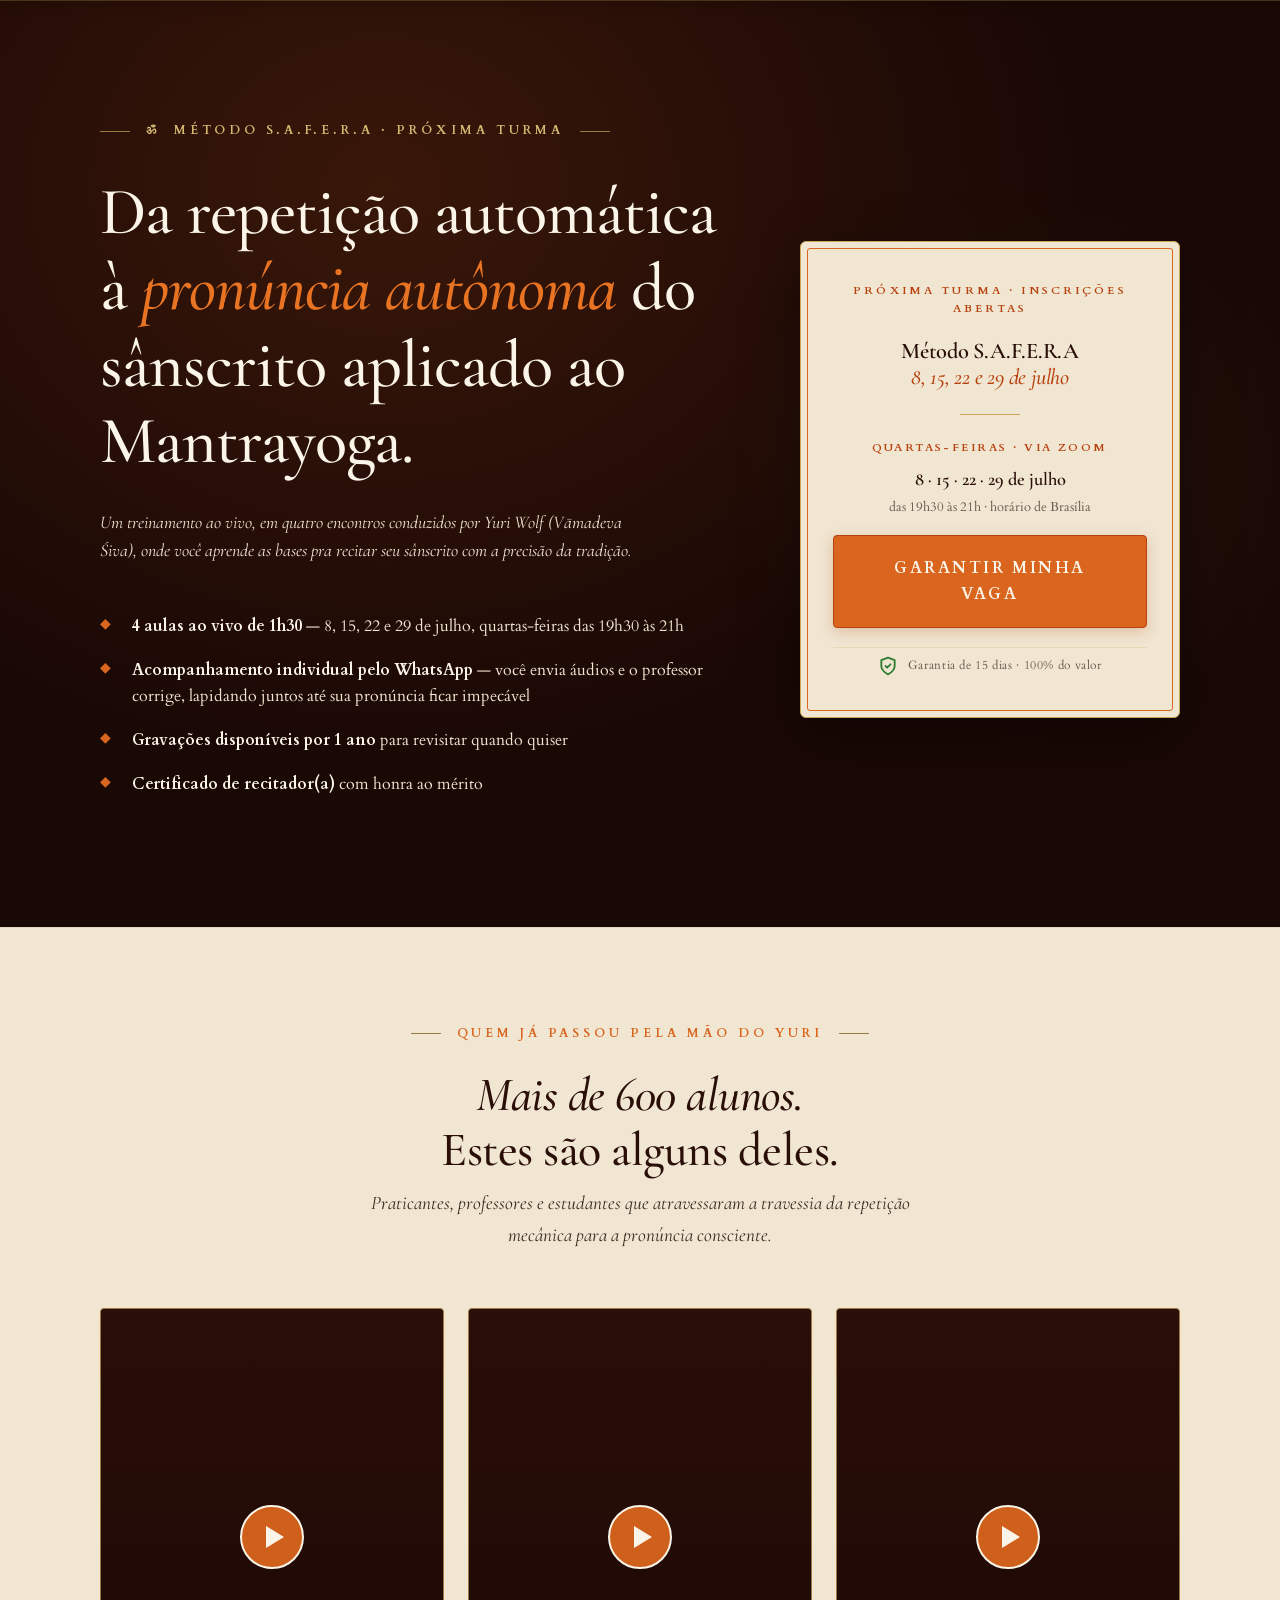
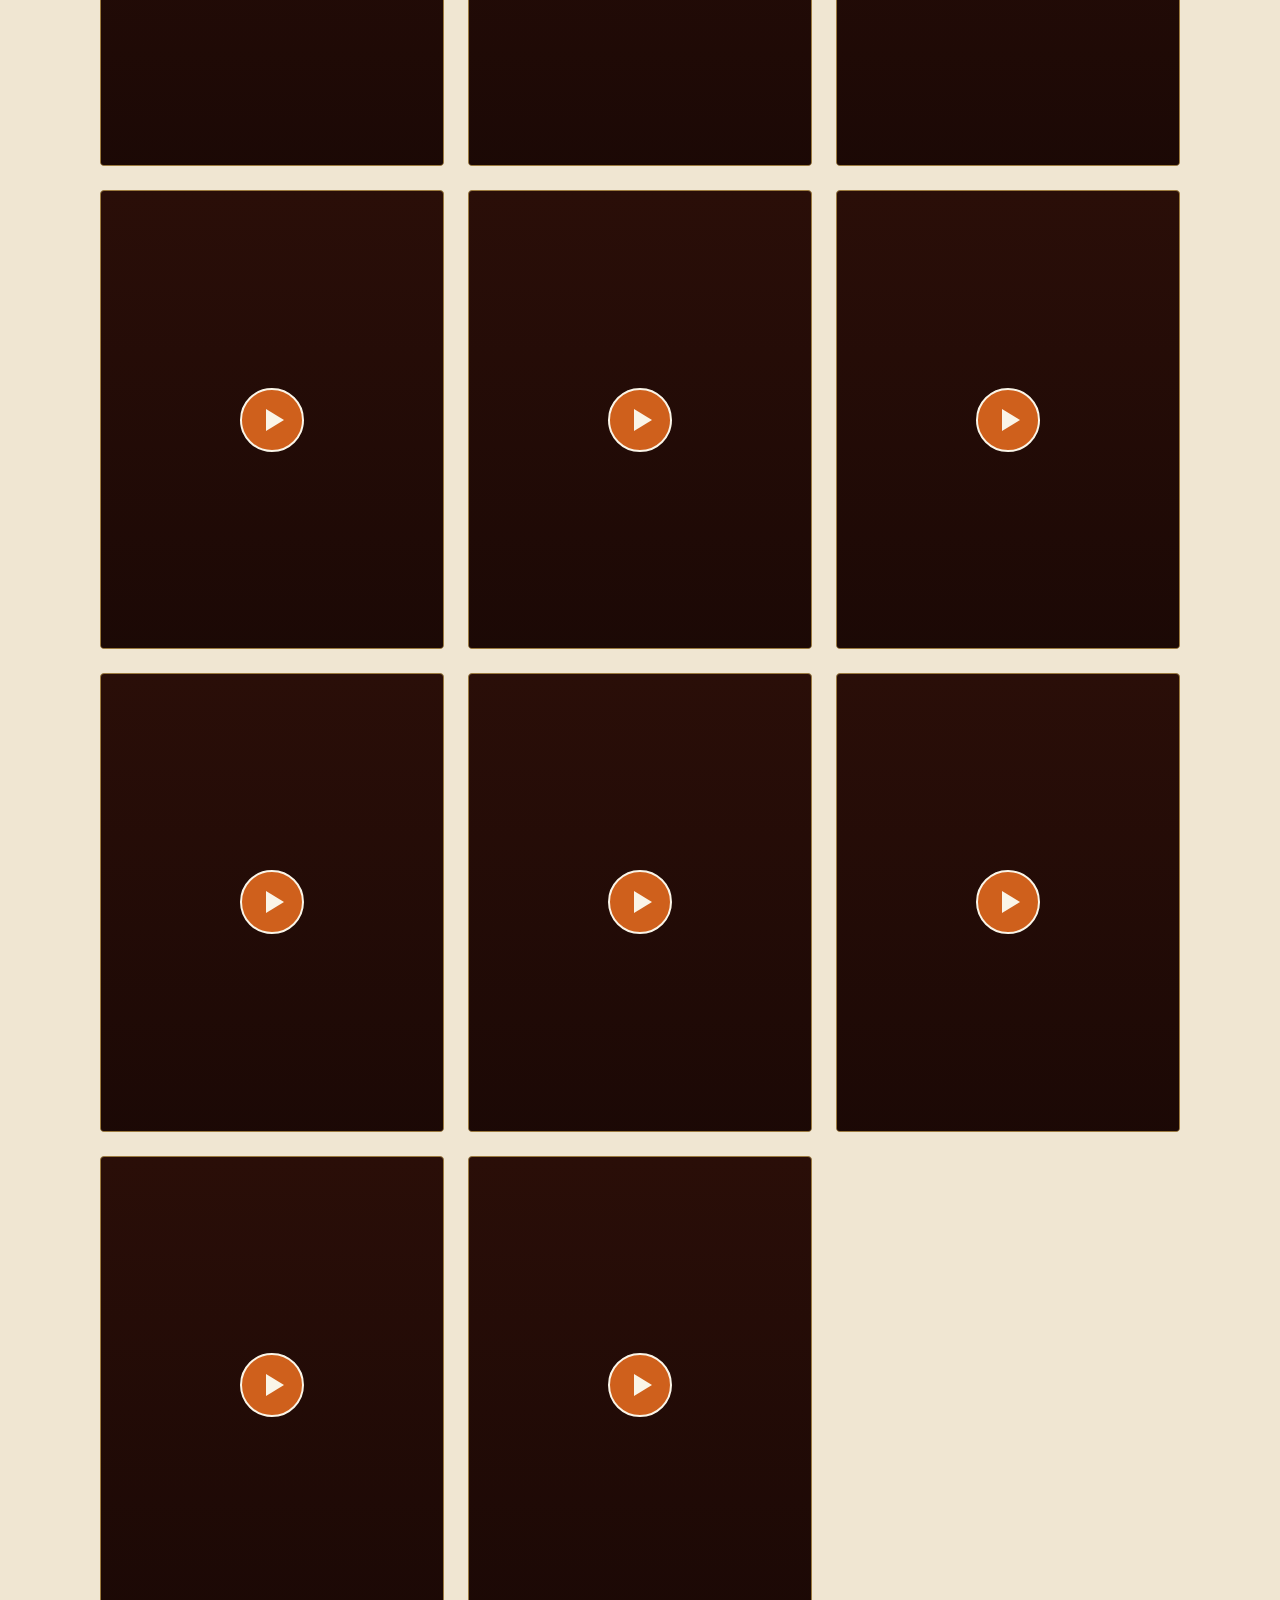
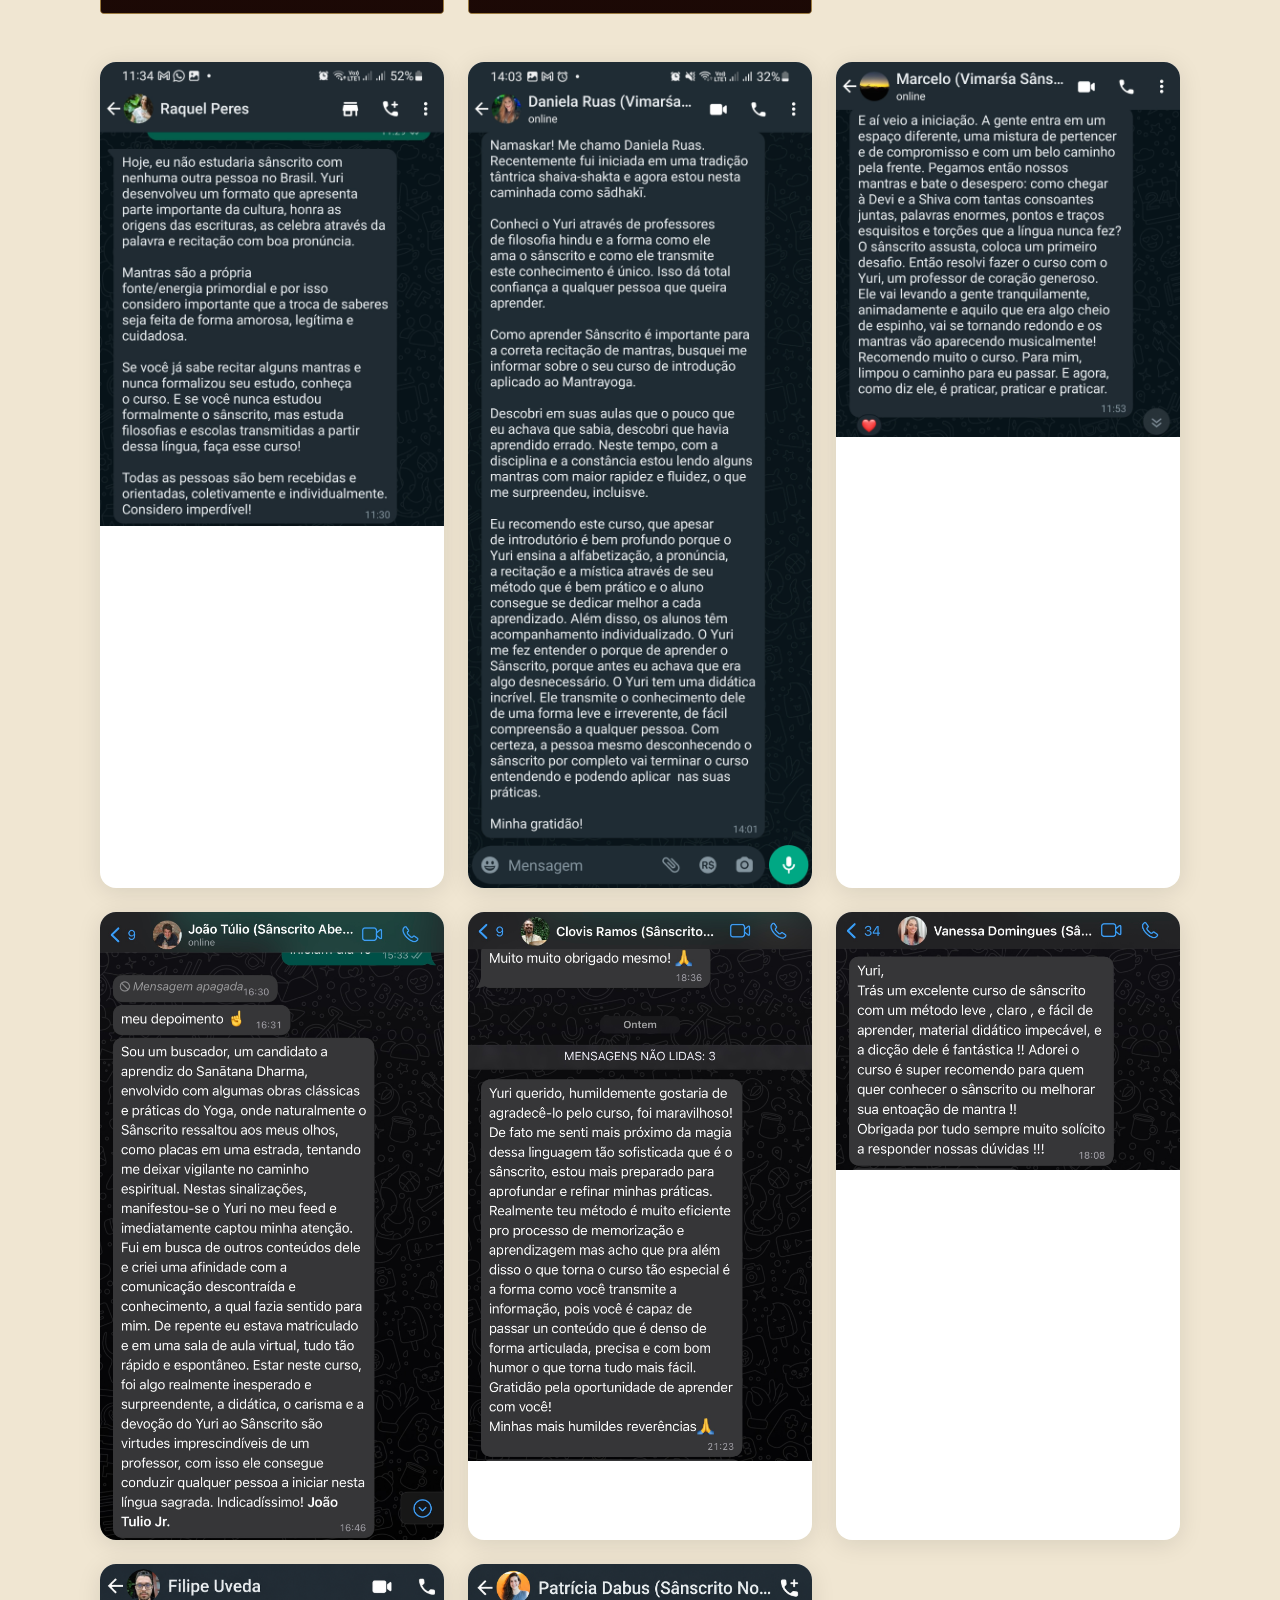
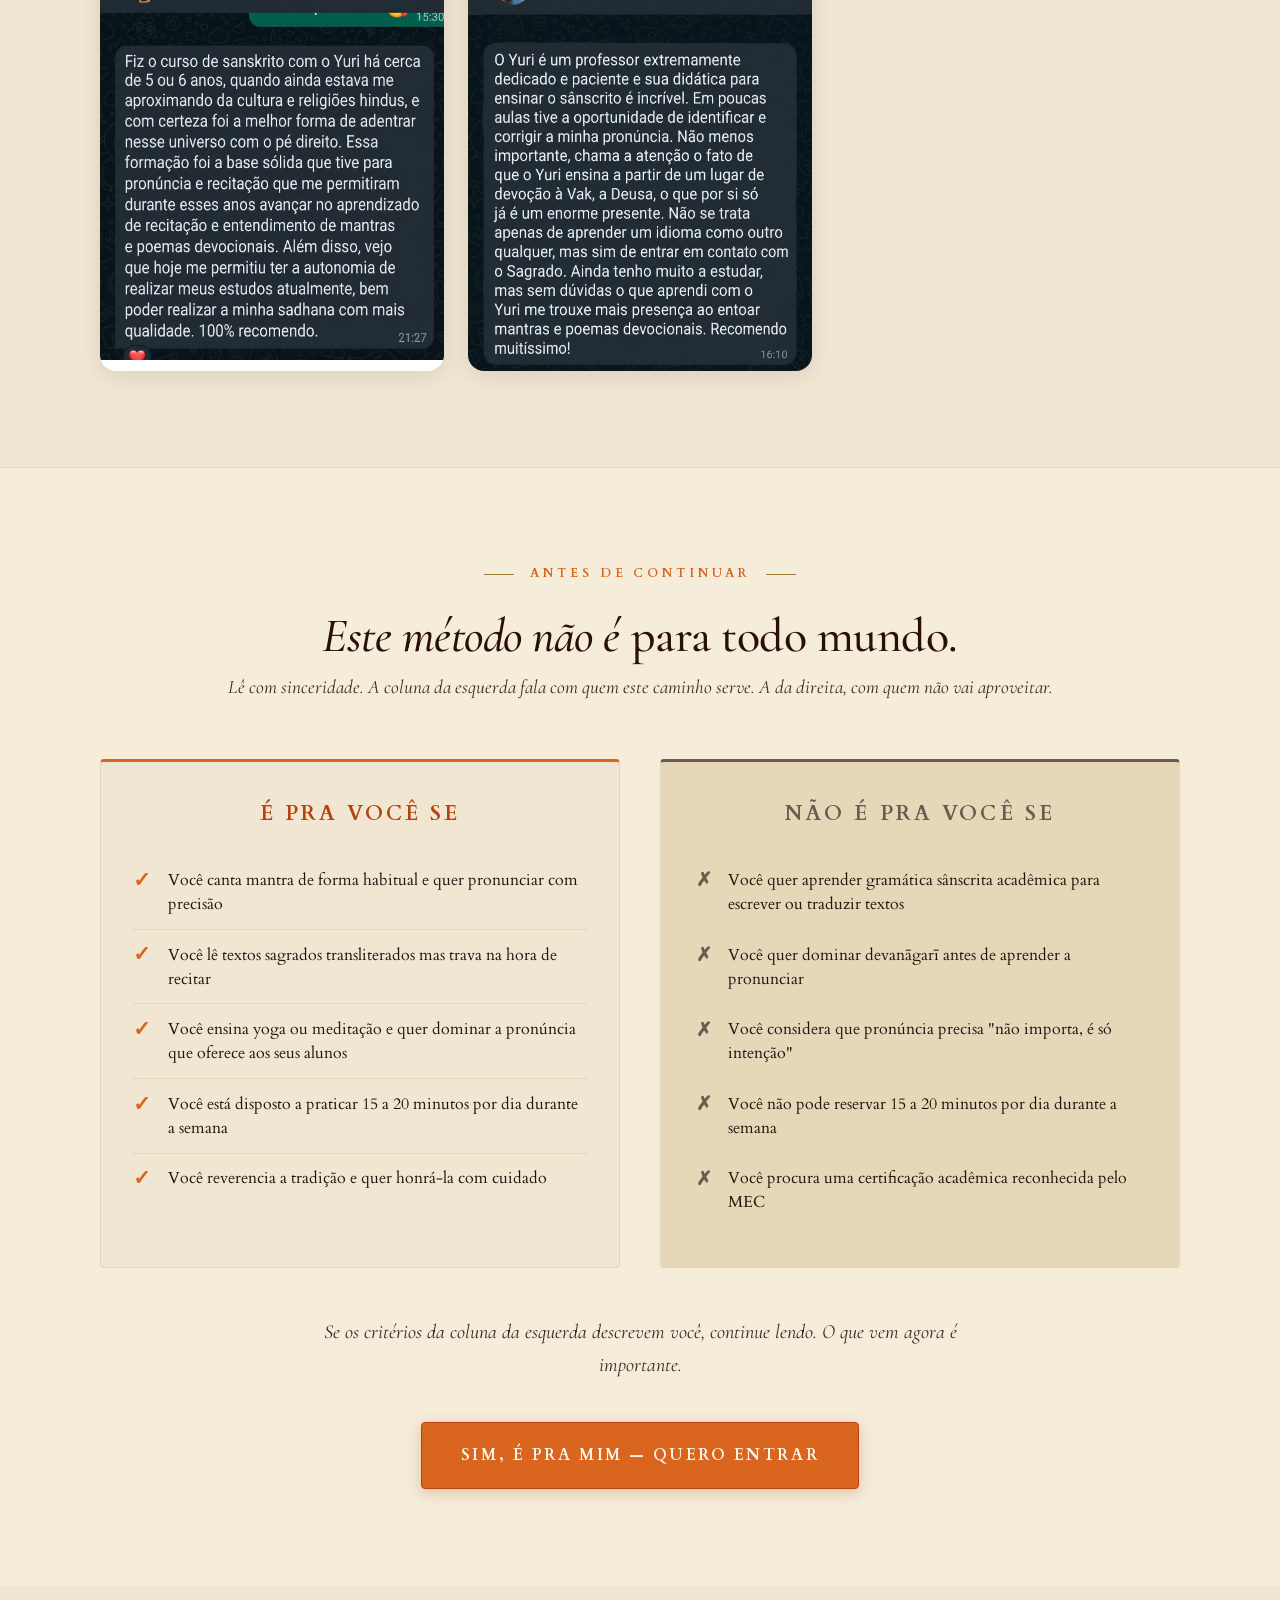
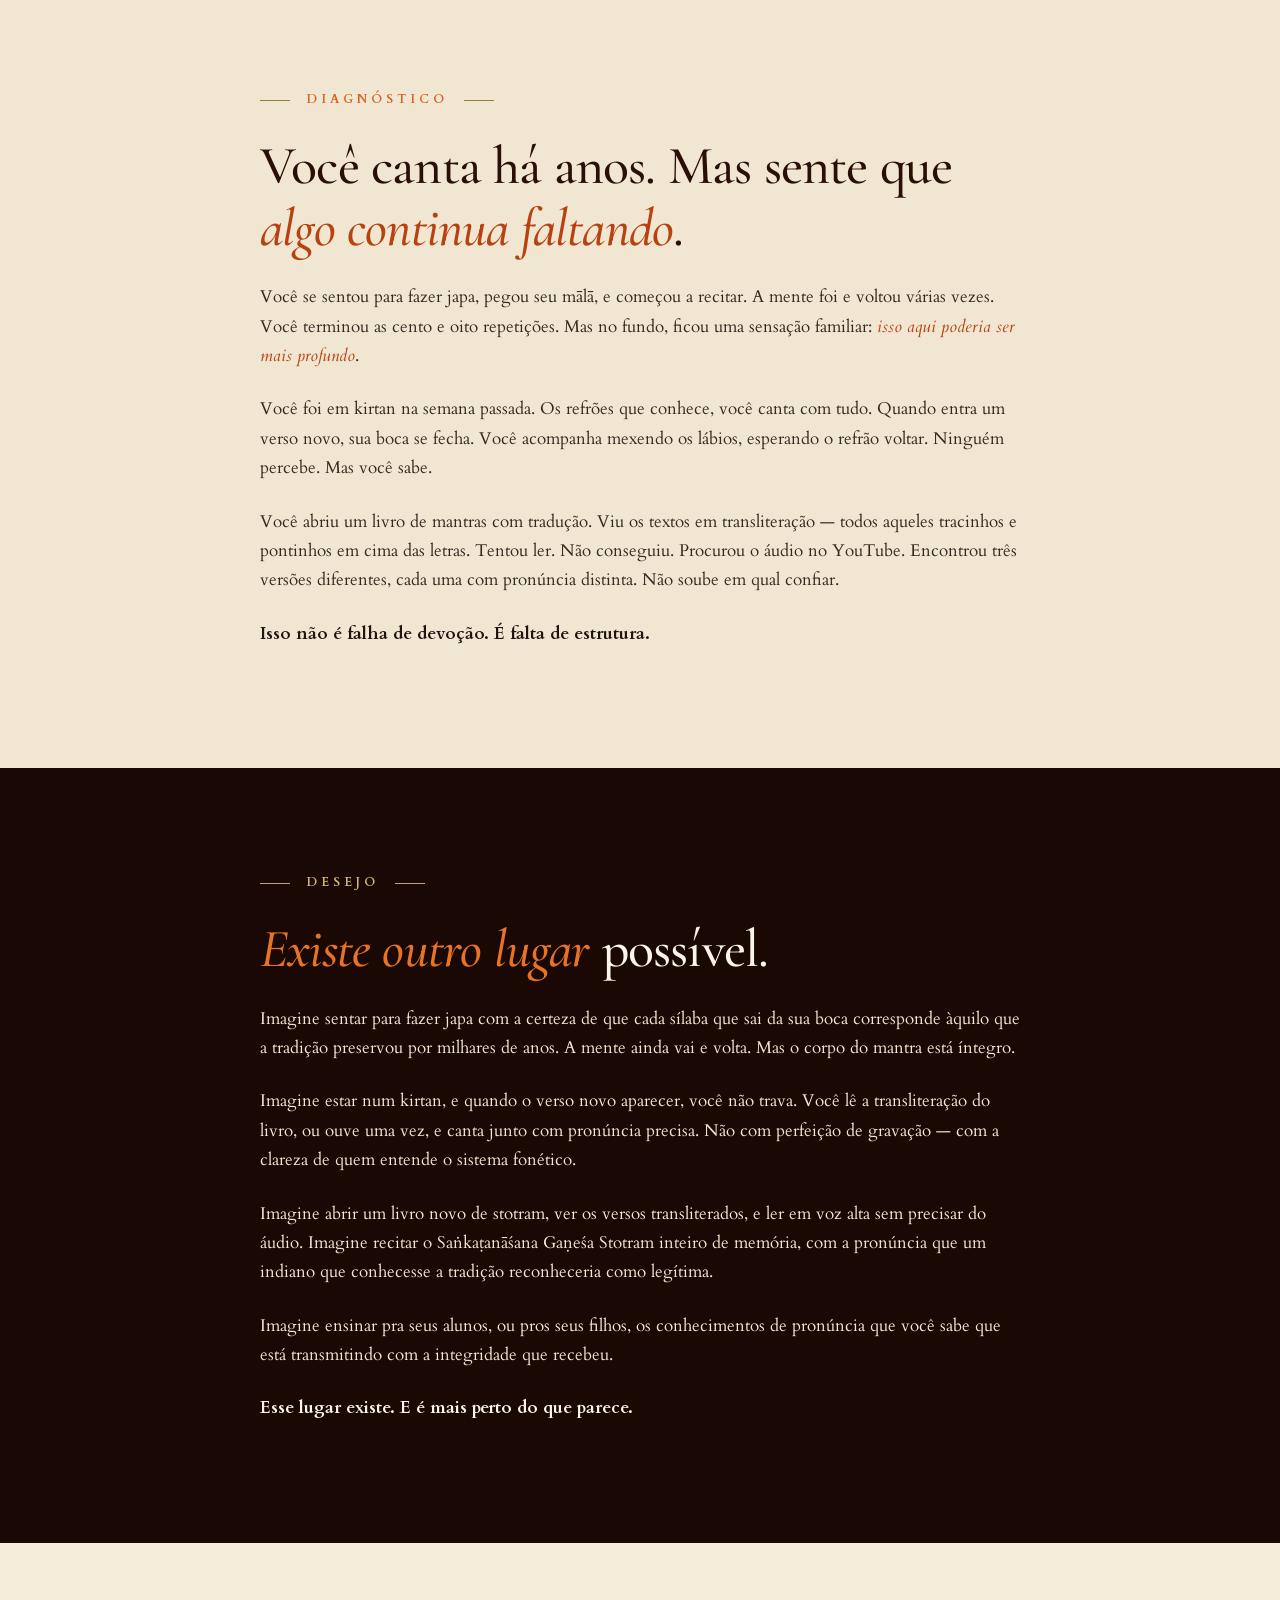
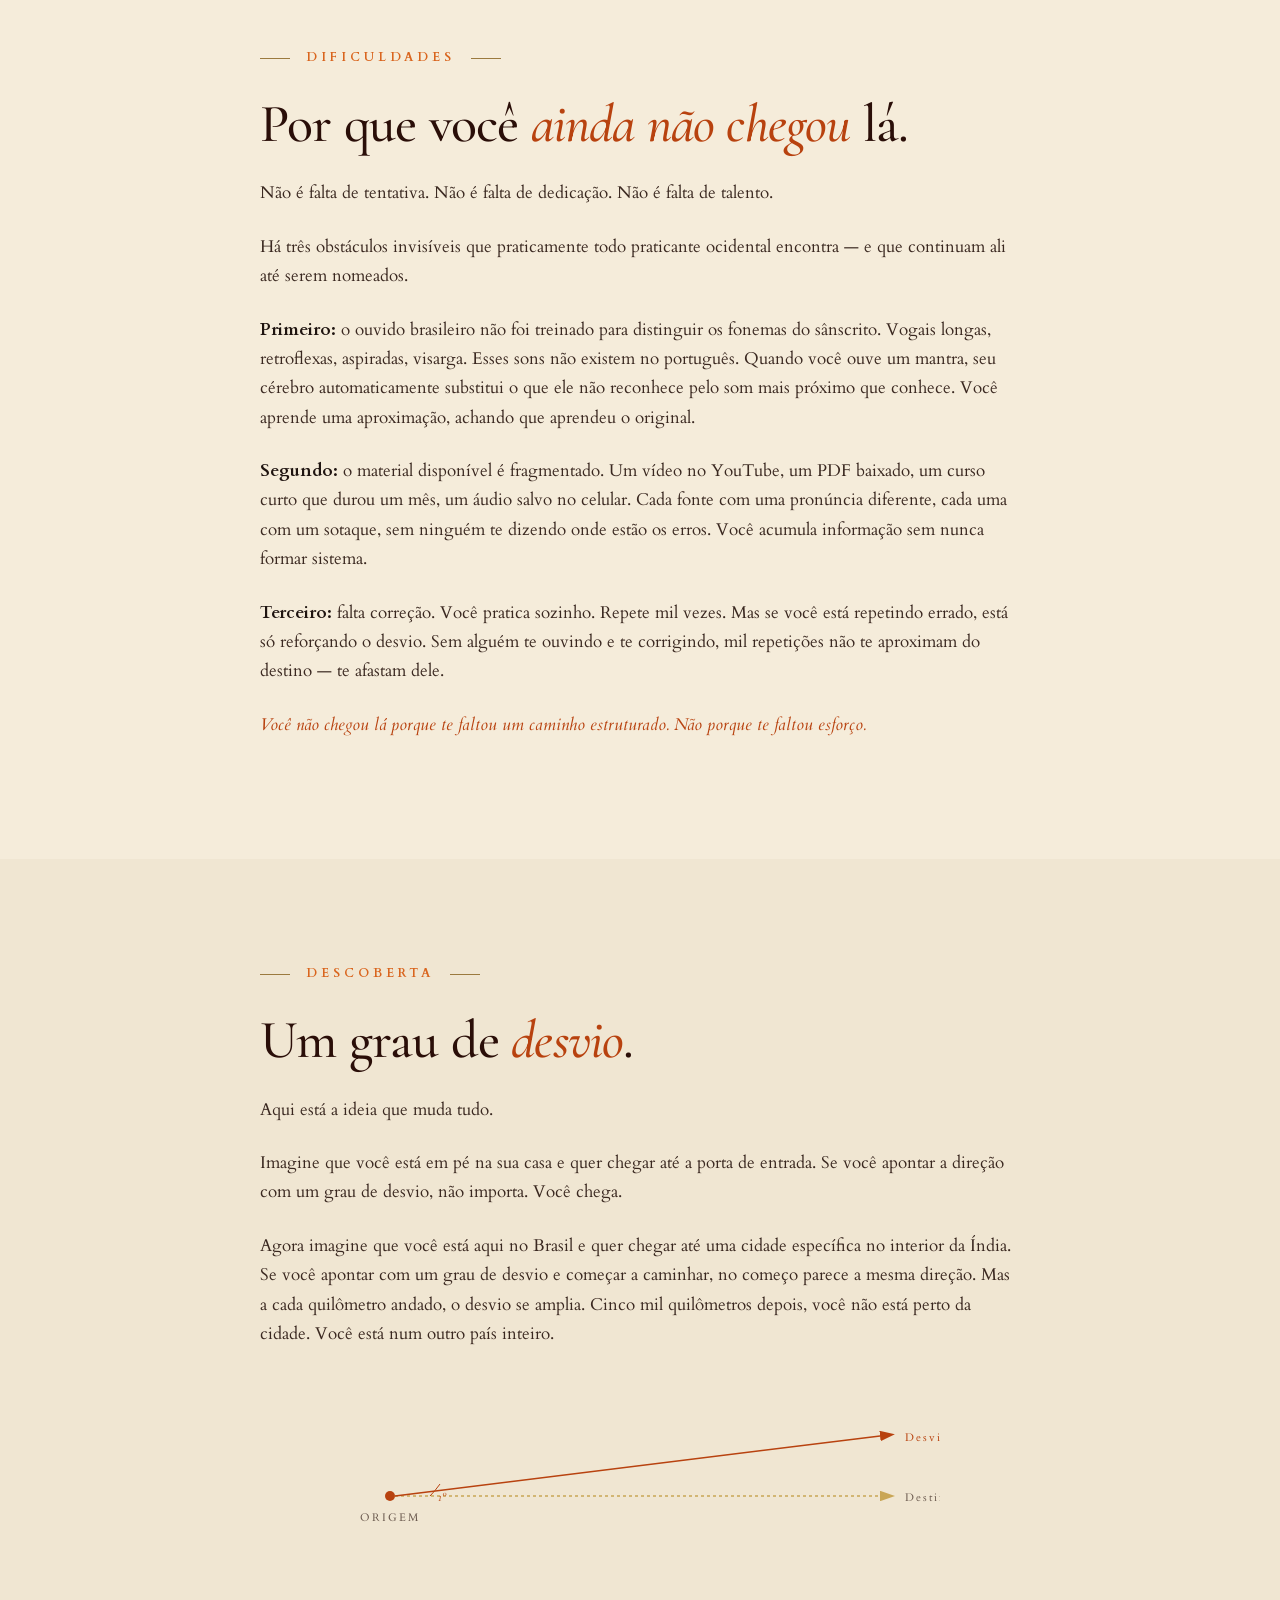
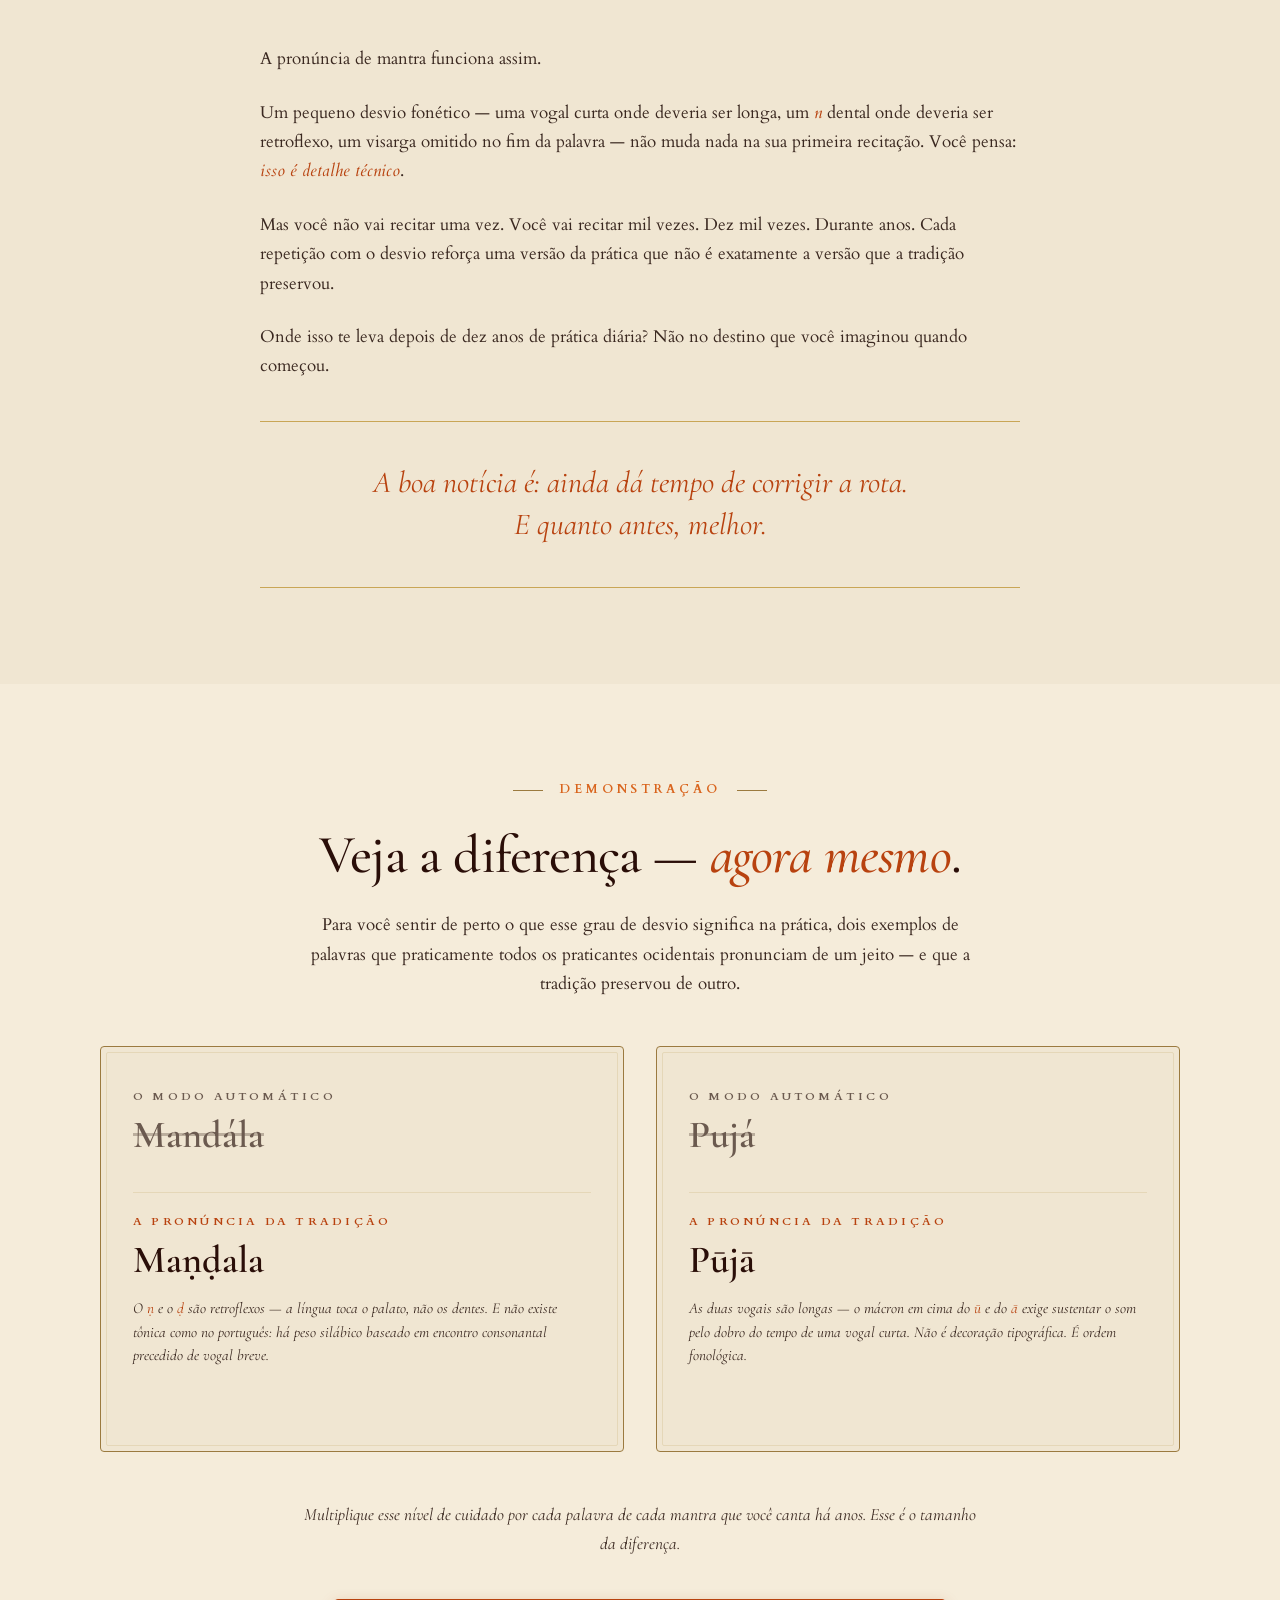
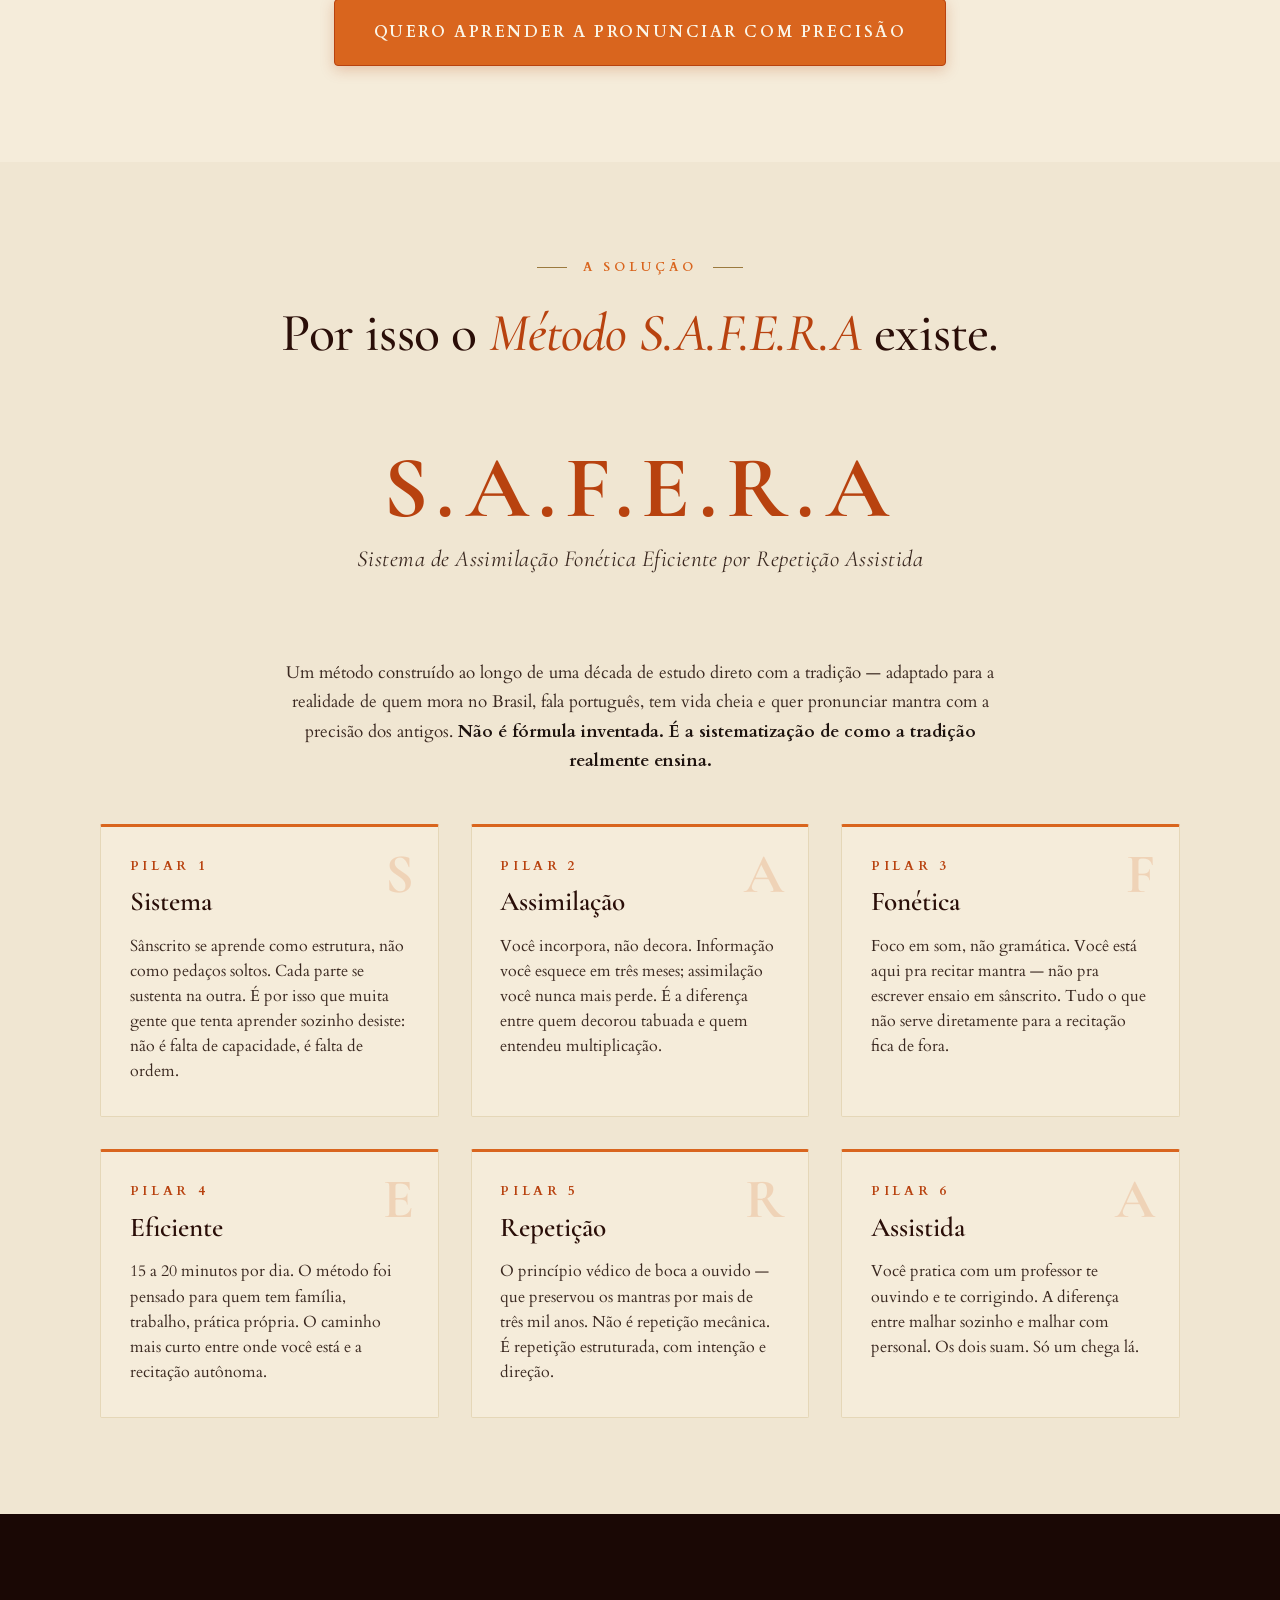
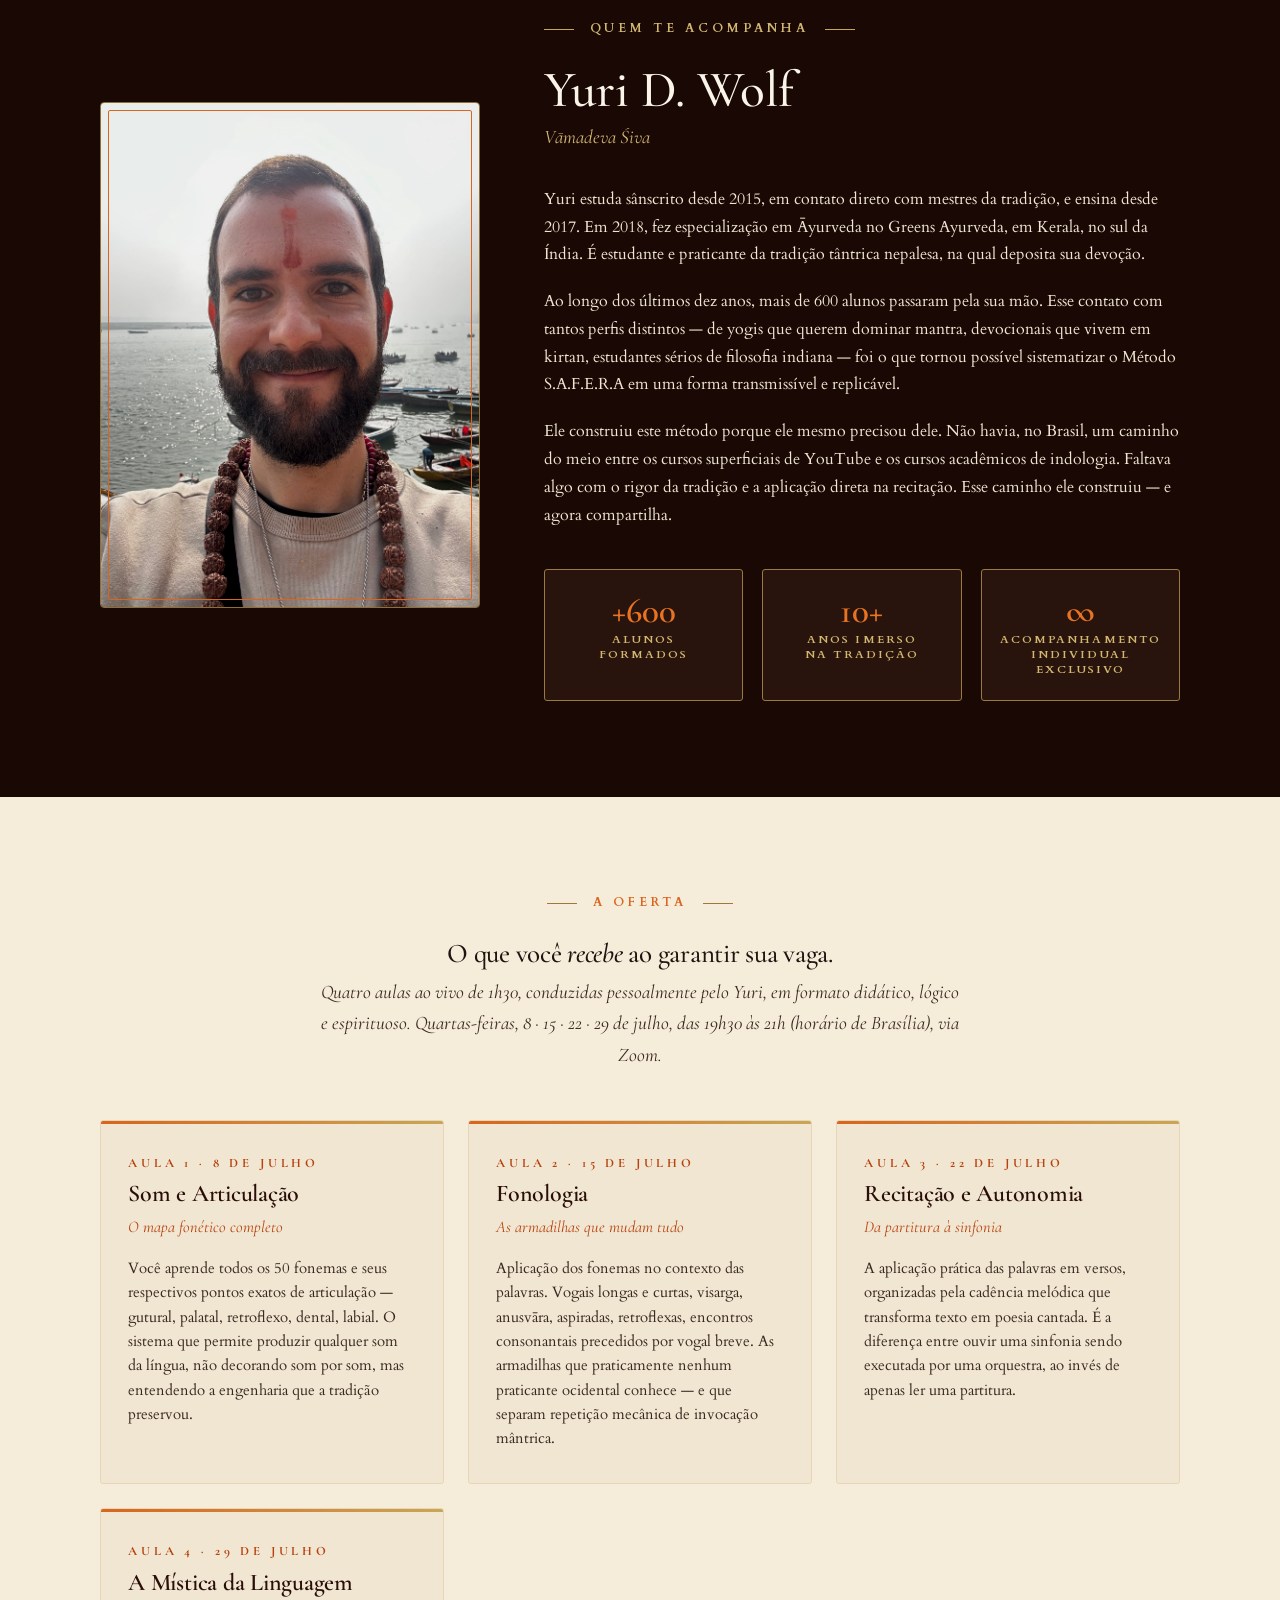
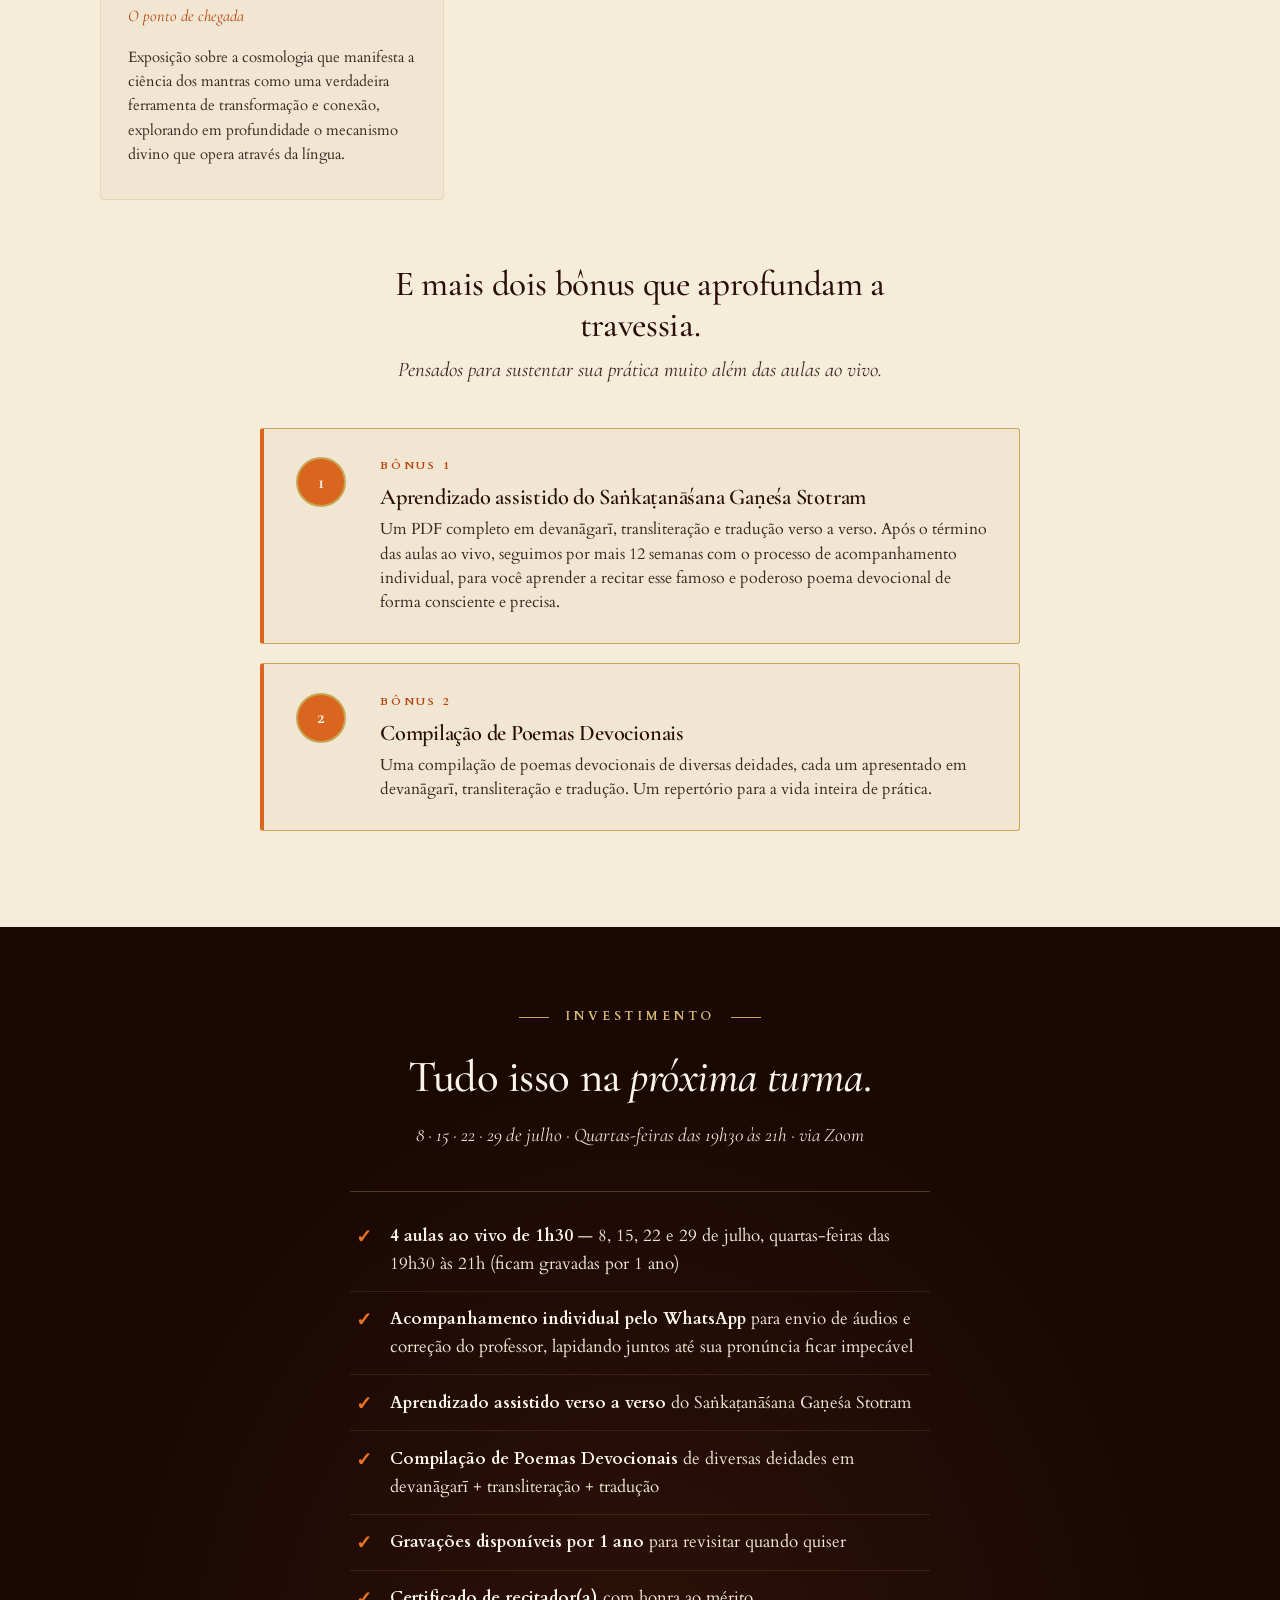
==== commit ffb167b2: "11 vídeos + 8 prints depoimentos WhatsApp, sem nome/perfil/cidade" ====
--- a/index.html
+++ b/index.html
@@ -1681,7 +1681,31 @@
   .credentials-strip { gap: 1rem; flex-direction: column; }
   .btn-primary.huge { padding: 1.4rem 2.4rem; font-size: 1rem; }
 }
-</style>
+
+    /* Screenshot testimonials grid */
+    .screenshot-grid {
+      display: grid;
+      grid-template-columns: repeat(auto-fill, minmax(280px, 1fr));
+      gap: 1.5rem;
+      margin-top: 1rem;
+    }
+    .screenshot-card {
+      border-radius: 16px;
+      overflow: hidden;
+      box-shadow: 0 4px 24px rgba(0,0,0,0.10);
+      background: #fff;
+    }
+    .screenshot-card img {
+      width: 100%;
+      height: auto;
+      display: block;
+    }
+    @media (max-width: 640px) {
+      .screenshot-grid {
+        grid-template-columns: 1fr;
+      }
+    }
+  </style>
 
 <!-- Meta Pixel Code -->
 <script>
@@ -1780,143 +1804,96 @@
          servidor junto com este HTML, no mesmo diretório.
          Preencher os campos .name e .role de cada aluno.
          ============================================================ -->
-        <div class="video-grid">
+            <div class="video-grid">
       <div class="video-card" data-src="videos/dep-1-rayar.mp4">
         <video class="video-thumb" preload="metadata" muted playsinline
                src="videos/dep-1-rayar.mp4#t=0.1"></video>
         <div class="play"></div>
-        <div class="meta">
-          <div class="name">Rayar</div>
-        </div>
       </div>
       <div class="video-card" data-src="videos/dep-2-fabian.mp4">
         <video class="video-thumb" preload="metadata" muted playsinline
                src="videos/dep-2-fabian.mp4#t=0.1"></video>
         <div class="play"></div>
-        <div class="meta">
-          <div class="name">Fabian</div>
-        </div>
       </div>
       <div class="video-card" data-src="videos/dep-3-bruna-primazi.mp4">
         <video class="video-thumb" preload="metadata" muted playsinline
                src="videos/dep-3-bruna-primazi.mp4#t=0.1"></video>
         <div class="play"></div>
-        <div class="meta">
-          <div class="name">Bruna Primazi</div>
-        </div>
       </div>
       <div class="video-card" data-src="videos/dep-4-murilo.mp4">
         <video class="video-thumb" preload="metadata" muted playsinline
                src="videos/dep-4-murilo.mp4#t=0.1"></video>
         <div class="play"></div>
-        <div class="meta">
-          <div class="name">Murilo</div>
-        </div>
       </div>
       <div class="video-card" data-src="videos/dep-5-bruna.mp4">
         <video class="video-thumb" preload="metadata" muted playsinline
                src="videos/dep-5-bruna.mp4#t=0.1"></video>
         <div class="play"></div>
-        <div class="meta">
-          <div class="name">Bruna</div>
-        </div>
       </div>
       <div class="video-card" data-src="videos/dep-6-cezar.mp4">
         <video class="video-thumb" preload="metadata" muted playsinline
                src="videos/dep-6-cezar.mp4#t=0.1"></video>
         <div class="play"></div>
-        <div class="meta">
-          <div class="name">Cezar</div>
-        </div>
       </div>
       <div class="video-card" data-src="videos/dep-7-paula.mp4">
         <video class="video-thumb" preload="metadata" muted playsinline
                src="videos/dep-7-paula.mp4#t=0.1"></video>
         <div class="play"></div>
-        <div class="meta">
-          <div class="name">Paula</div>
-        </div>
       </div>
       <div class="video-card" data-src="videos/dep-8-amanda.mp4">
         <video class="video-thumb" preload="metadata" muted playsinline
                src="videos/dep-8-amanda.mp4#t=0.1"></video>
         <div class="play"></div>
-        <div class="meta">
-          <div class="name">Amanda</div>
-        </div>
       </div>
       <div class="video-card" data-src="videos/dep-9-rosana.mp4">
         <video class="video-thumb" preload="metadata" muted playsinline
                src="videos/dep-9-rosana.mp4#t=0.1"></video>
         <div class="play"></div>
-        <div class="meta">
-          <div class="name">Rosana</div>
+      </div>
+      <div class="video-card" data-src="videos/dep-10.mp4">
+        <video class="video-thumb" preload="metadata" muted playsinline
+               src="videos/dep-10.mp4#t=0.1"></video>
+        <div class="play"></div>
+      </div>
+      <div class="video-card" data-src="videos/dep-11.mp4">
+        <video class="video-thumb" preload="metadata" muted playsinline
+               src="videos/dep-11.mp4#t=0.1"></video>
+        <div class="play"></div>
+      </div>
+    </div>
+
+
+    <!-- SCREENSHOT TESTIMONIALS -->
+    <div style="margin-top: 3rem;">
+      <div class="screenshot-grid">
+        <div class="screenshot-card">
+          <img src="depoimentos/dep-filipe.jpeg" alt="Depoimento" loading="lazy">
         </div>
+        <div class="screenshot-card">
+          <img src="depoimentos/dep-patricia.jpeg" alt="Depoimento" loading="lazy">
+        </div>
+        <div class="screenshot-card">
+          <img src="depoimentos/dep-vanessa.jpeg" alt="Depoimento" loading="lazy">
+        </div>
+        <div class="screenshot-card">
+          <img src="depoimentos/dep-clovis.jpeg" alt="Depoimento" loading="lazy">
+        </div>
+        <div class="screenshot-card">
+          <img src="depoimentos/dep-joao-tulio.jpeg" alt="Depoimento" loading="lazy">
+        </div>
+        <div class="screenshot-card">
+          <img src="depoimentos/dep-marcelo.jpeg" alt="Depoimento" loading="lazy">
+        </div>
+        <div class="screenshot-card">
+          <img src="depoimentos/dep-daniela.png" alt="Depoimento" loading="lazy">
+        </div>
+        <div class="screenshot-card">
+          <img src="depoimentos/dep-raquel.png" alt="Depoimento" loading="lazy">
+        </div>
       </div>
     </div>
 
-    <!-- TEXT TESTIMONIALS PLACEHOLDERS -->
-    <div class="text-testimonials">
-      <article class="testimonial-card">
-        <div class="quote-mark">"</div>
-        <p>[Depoimento em texto do aluno 1 — sobre a transformação que viveu no método. 2 a 4 linhas, de preferência mencionando uma virada concreta na prática mântrica.]</p>
-        <div class="person">
-          <div class="avatar">A</div>
-          <div class="info">
-            <div class="name">[Nome do aluno]</div>
-            <div class="role">[Perfil · Cidade]</div>
-          </div>
-        </div>
-      </article>
-
-      <article class="testimonial-card">
-        <div class="quote-mark">"</div>
-        <p>[Depoimento em texto do aluno 2 — outro perfil, outra dor resolvida. Variar entre professor de yoga, devocional bhakti, estudante sério.]</p>
-        <div class="person">
-          <div class="avatar">B</div>
-          <div class="info">
-            <div class="name">[Nome do aluno]</div>
-            <div class="role">[Perfil · Cidade]</div>
-          </div>
-        </div>
-      </article>
-
-      <article class="testimonial-card">
-        <div class="quote-mark">"</div>
-        <p>[Depoimento em texto do aluno 3 — perspectiva diferente, ex: alguém que estudava sozinho há anos e finalmente sentiu progresso.]</p>
-        <div class="person">
-          <div class="avatar">C</div>
-          <div class="info">
-            <div class="name">[Nome do aluno]</div>
-            <div class="role">[Perfil · Cidade]</div>
-          </div>
-        </div>
-      </article>
-
-      <article class="testimonial-card">
-        <div class="quote-mark">"</div>
-        <p>[Depoimento em texto do aluno 4 — talvez alguém que ensina yoga ou kirtan e ganhou autonomia para liderar.]</p>
-        <div class="person">
-          <div class="avatar">D</div>
-          <div class="info">
-            <div class="name">[Nome do aluno]</div>
-            <div class="role">[Perfil · Cidade]</div>
-          </div>
-        </div>
-      </article>
-    </div>
-
-    <div class="credentials-strip">
-      <div class="credential">+600 alunos formados</div>
-      <div class="credential">10+ anos imerso na tradição</div>
-      <div class="credential">Acompanhamento individual exclusivo</div>
-    </div>
-
-    <div class="btn-center">
-      <a href="#oferta" class="btn-primary">Quero aprender com o Yuri</a>
-    </div>
-  </div>
-</section>
+  </section>
 
 <!-- ========================================================== -->
 <!-- BLOCO 3 — PARA QUEM É E NÃO É (Qualificação) -->
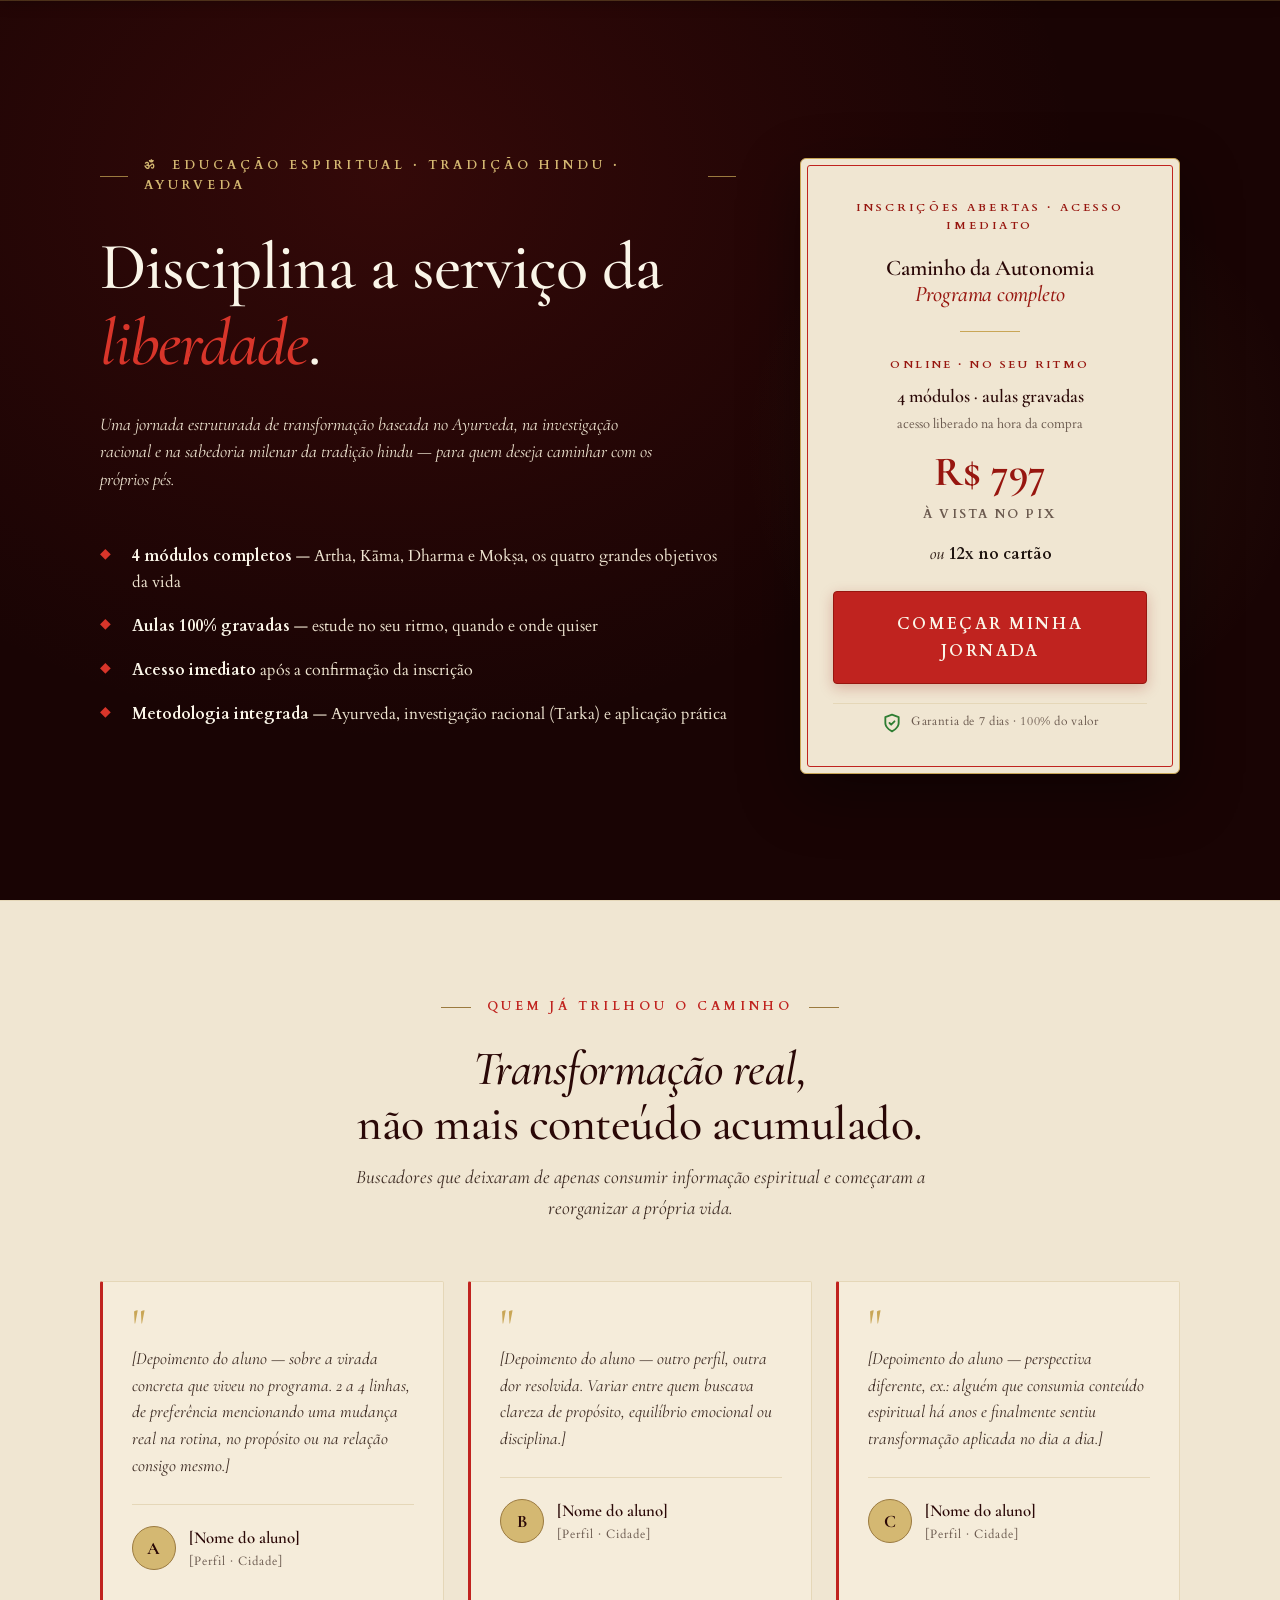
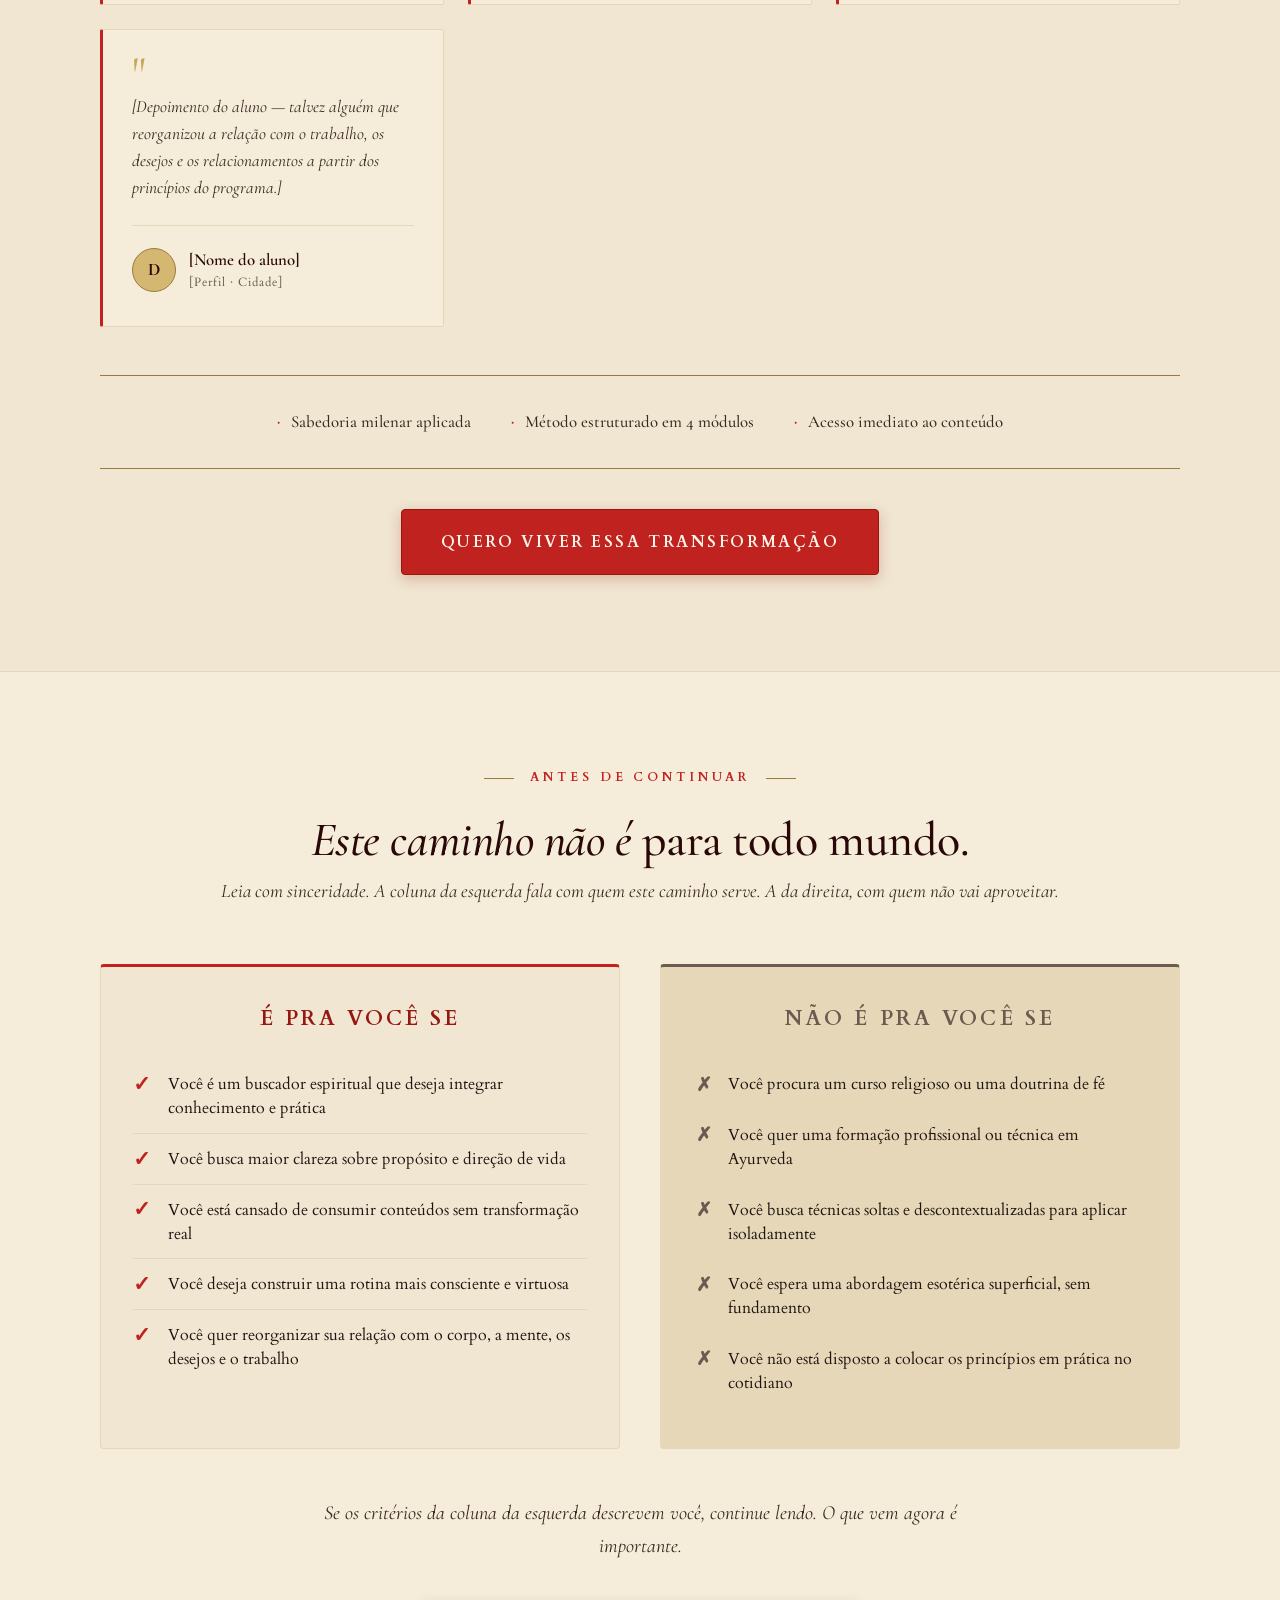
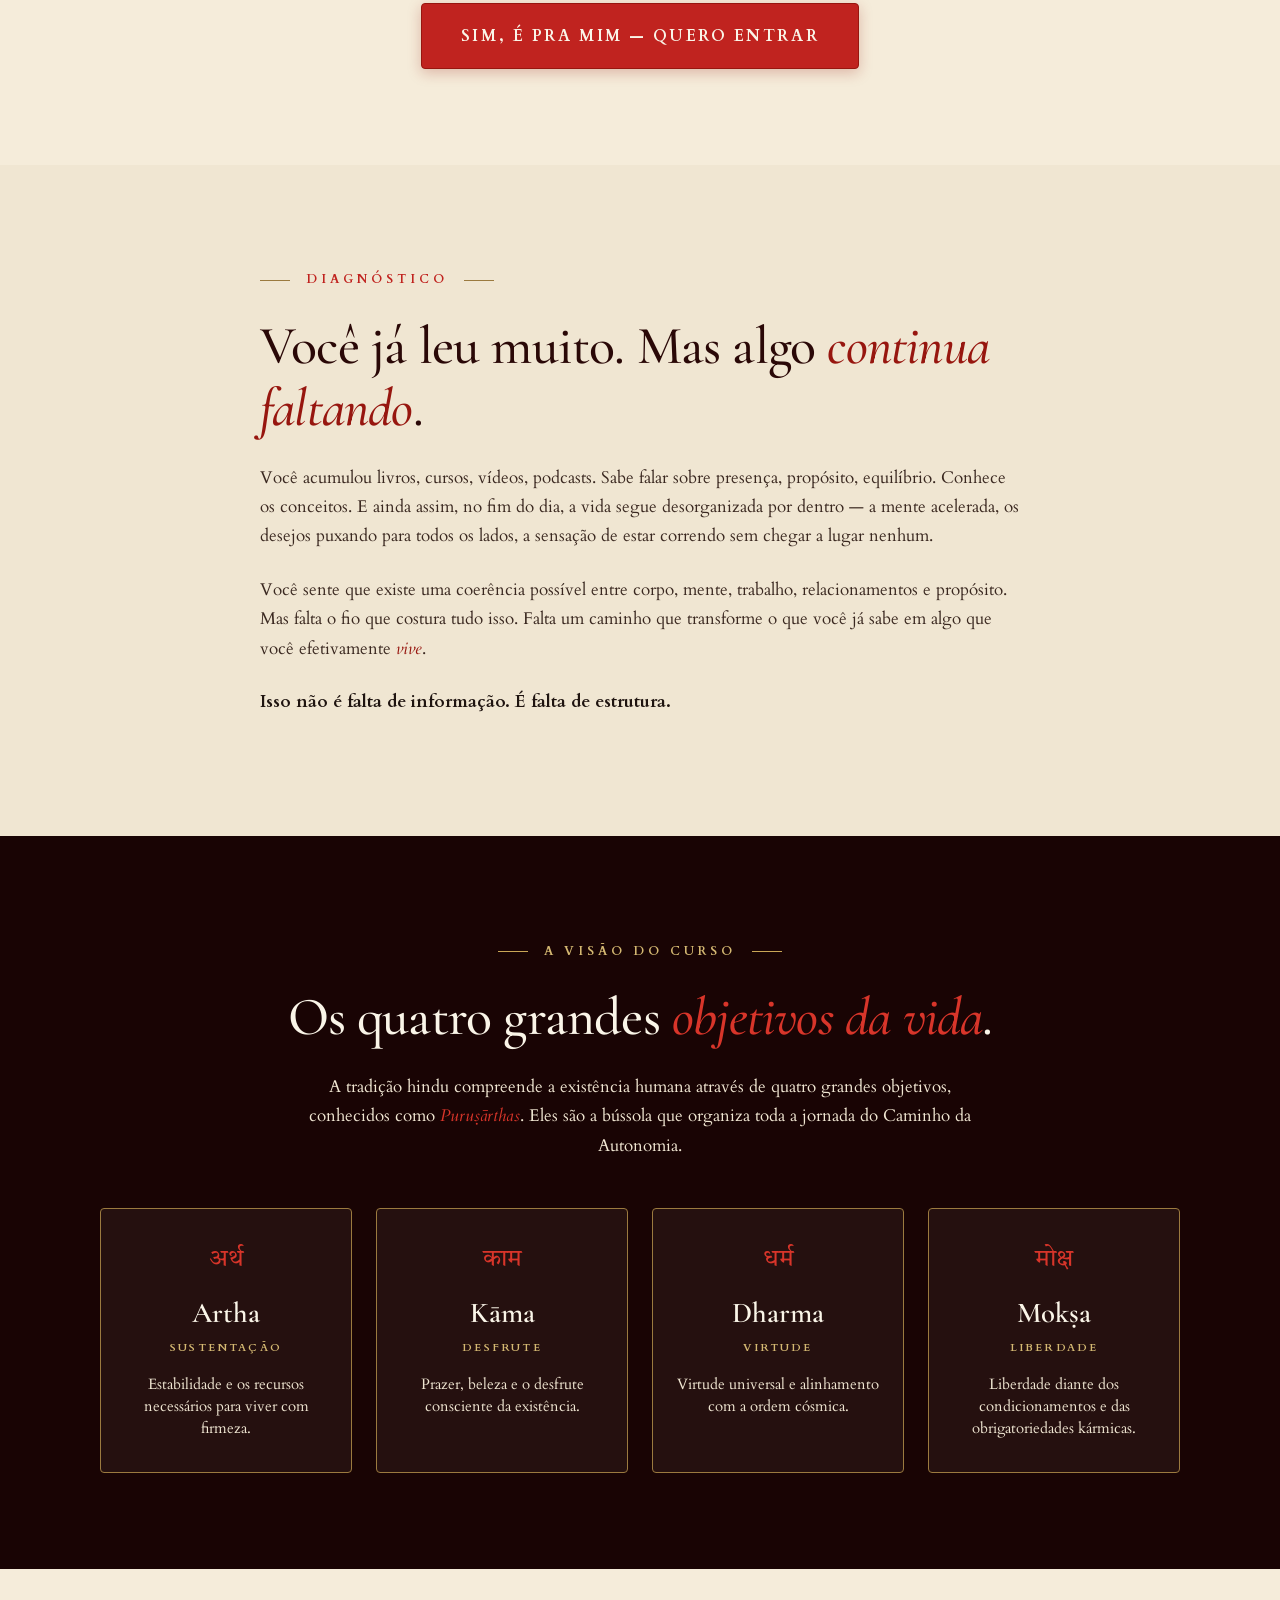
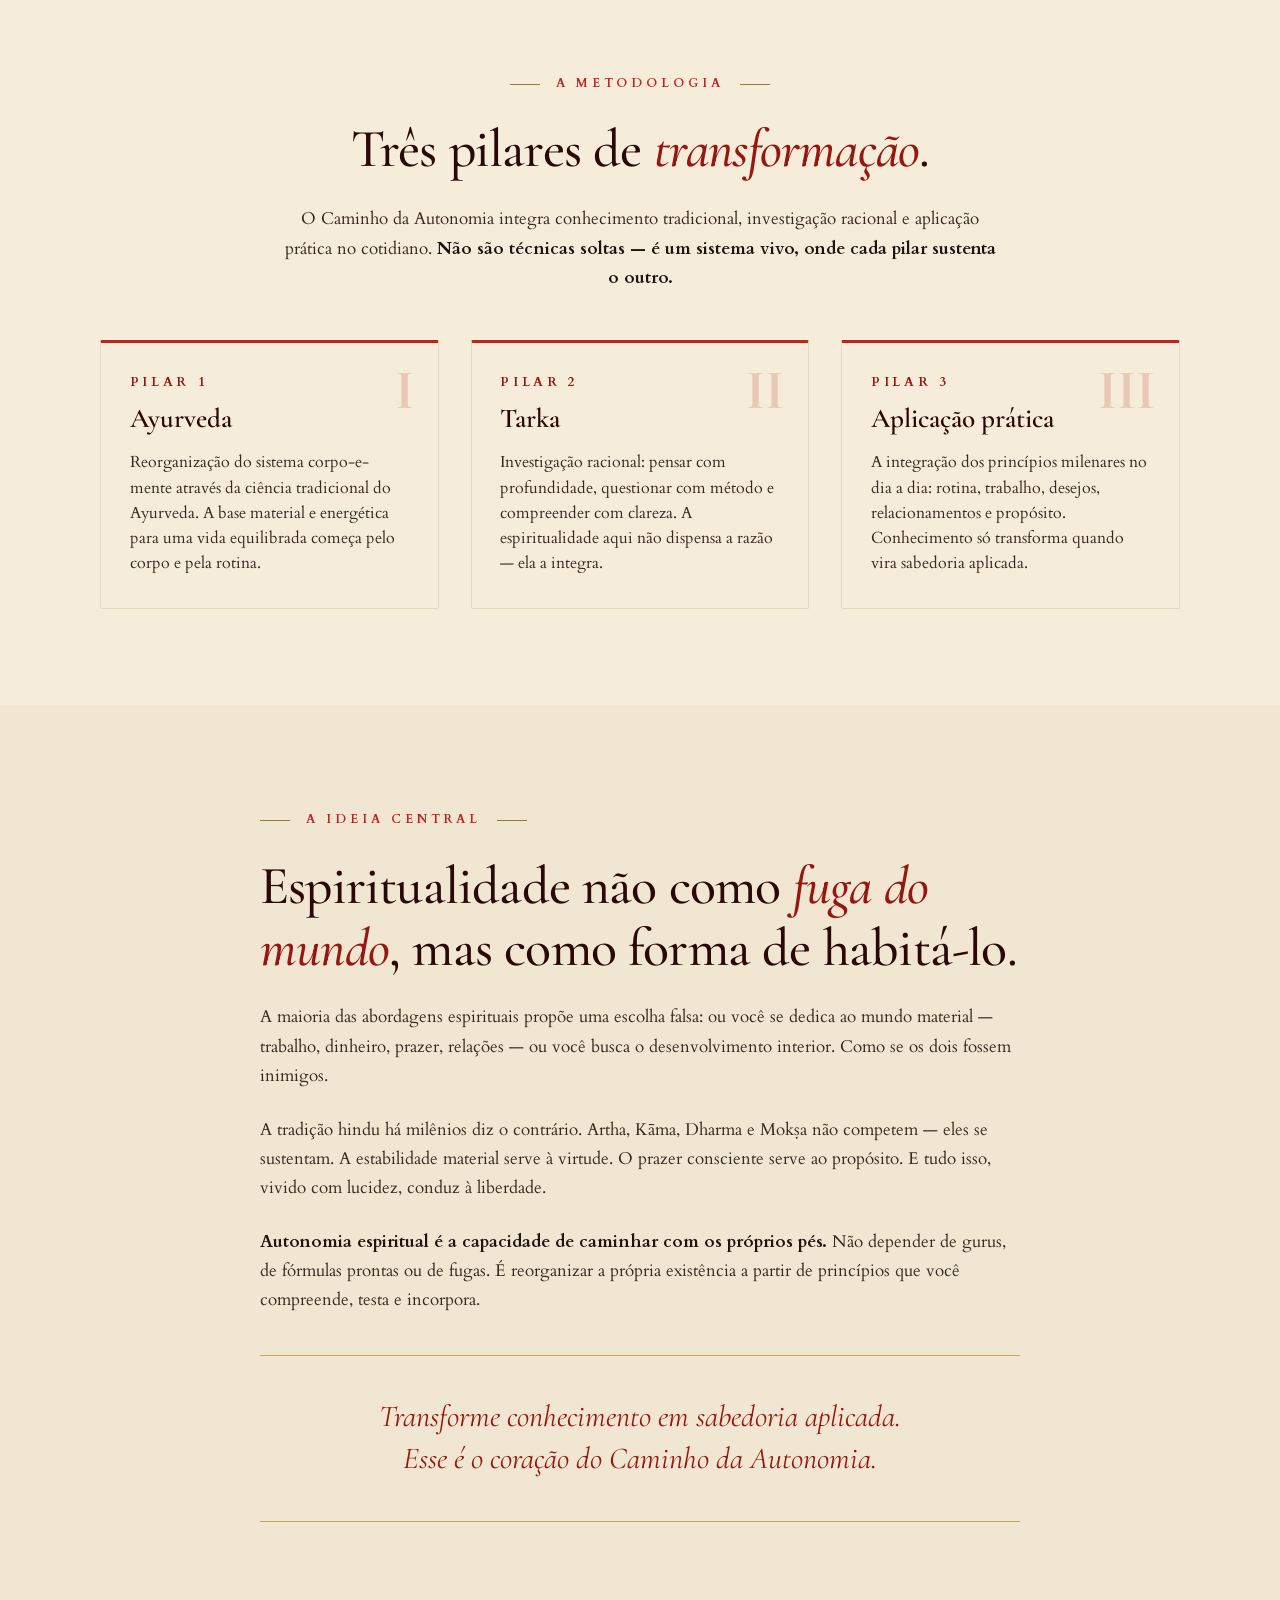
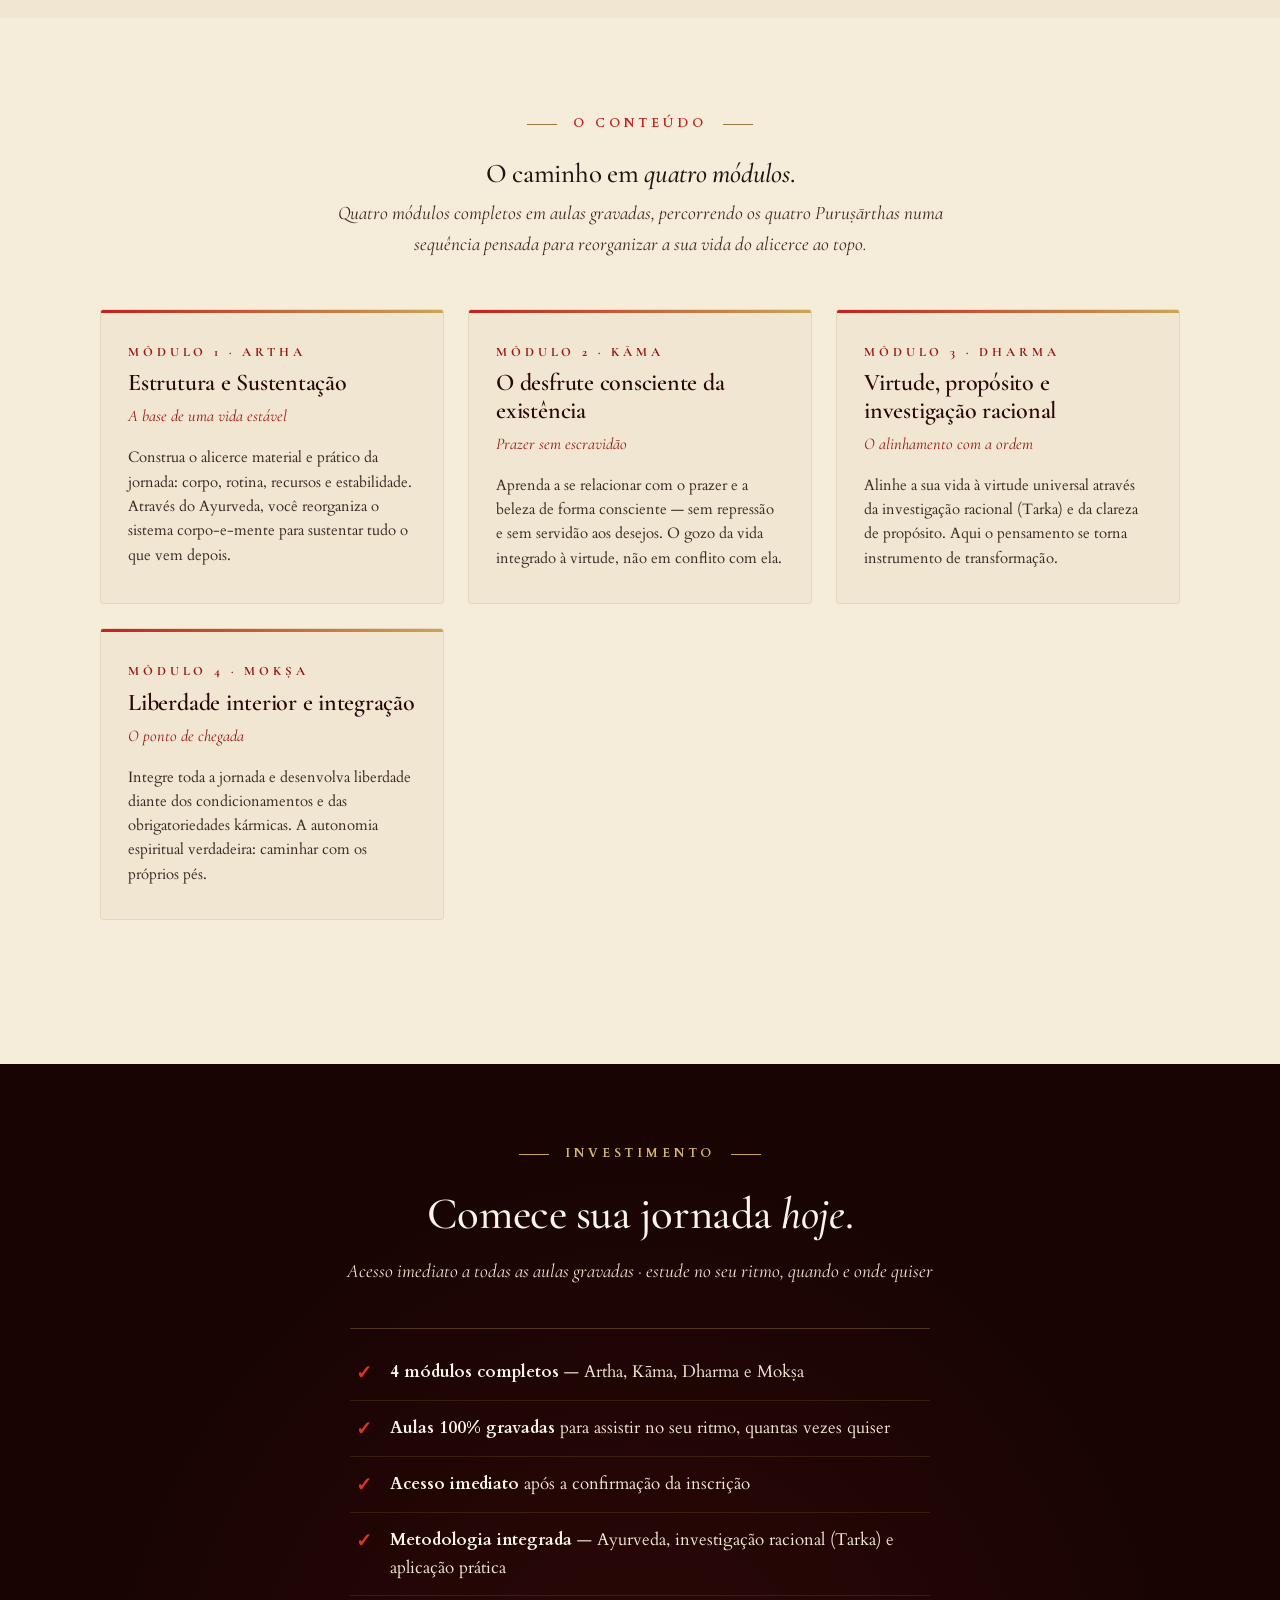
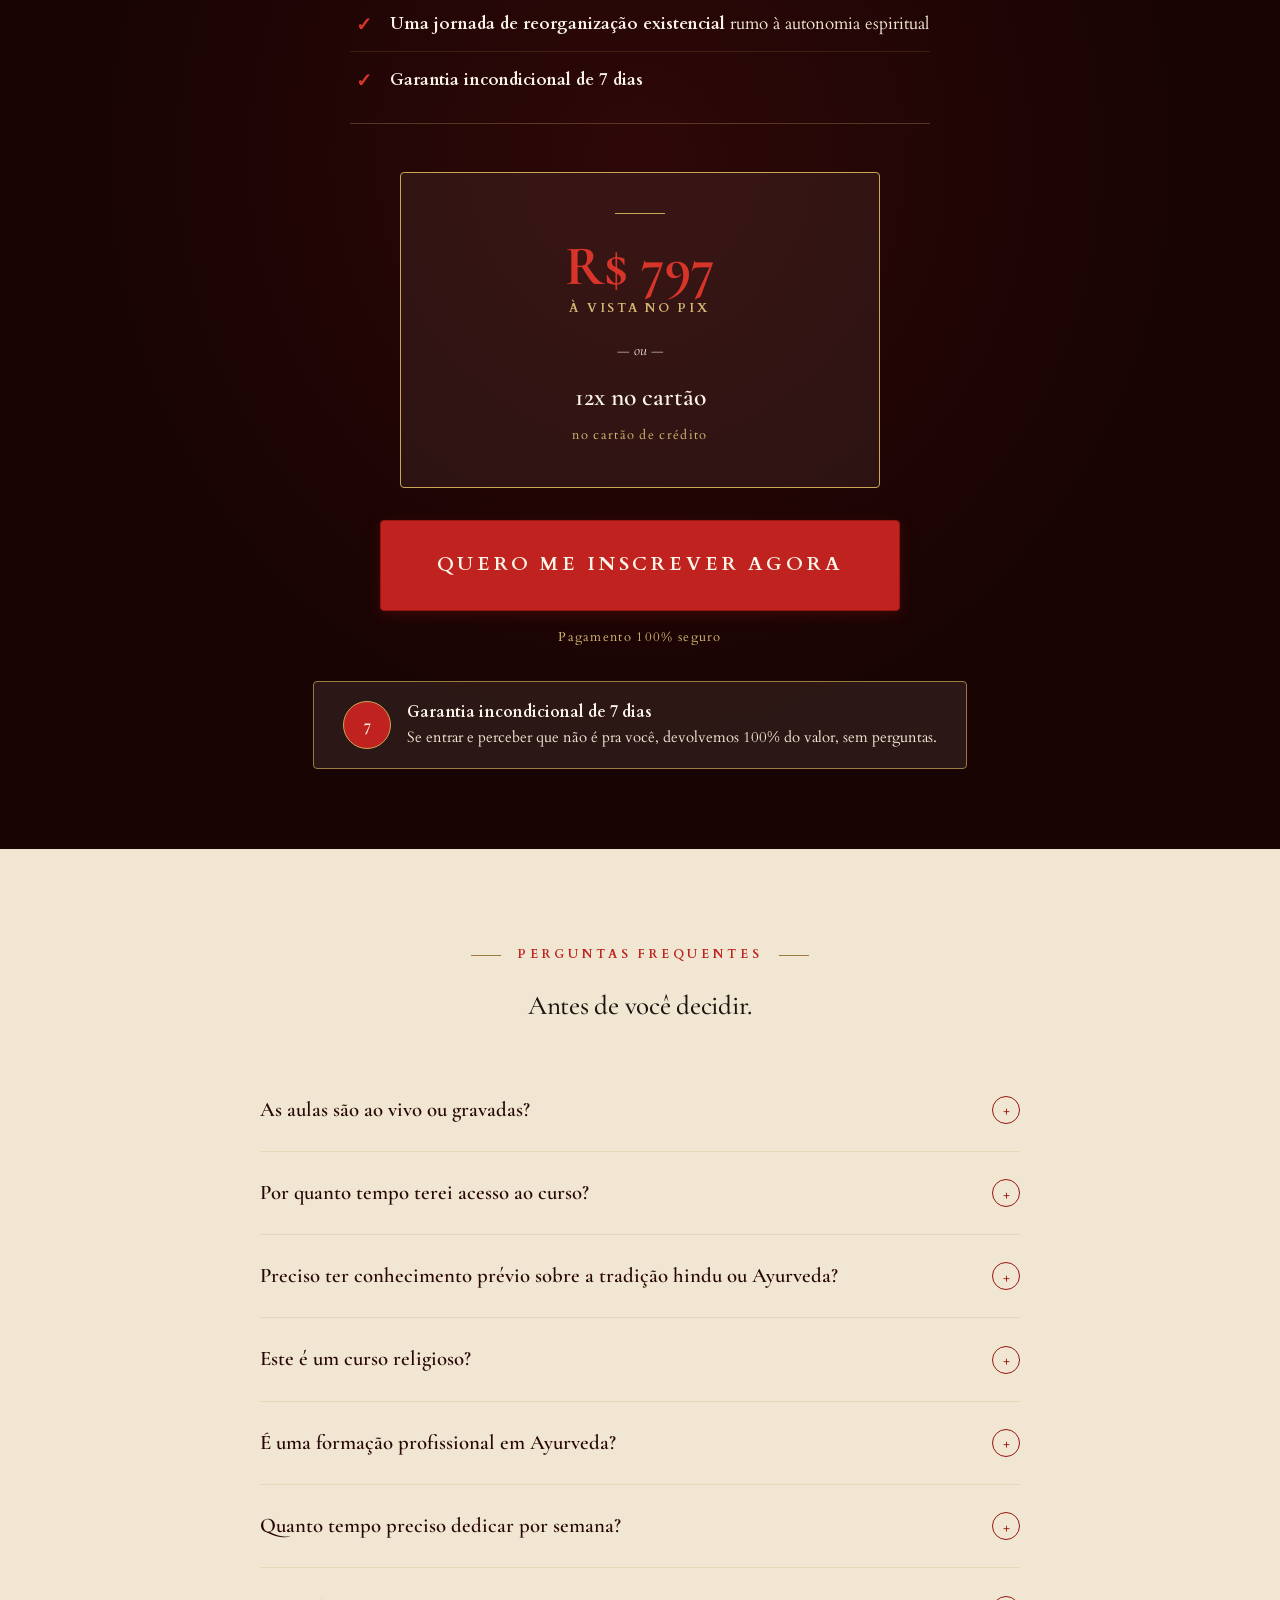
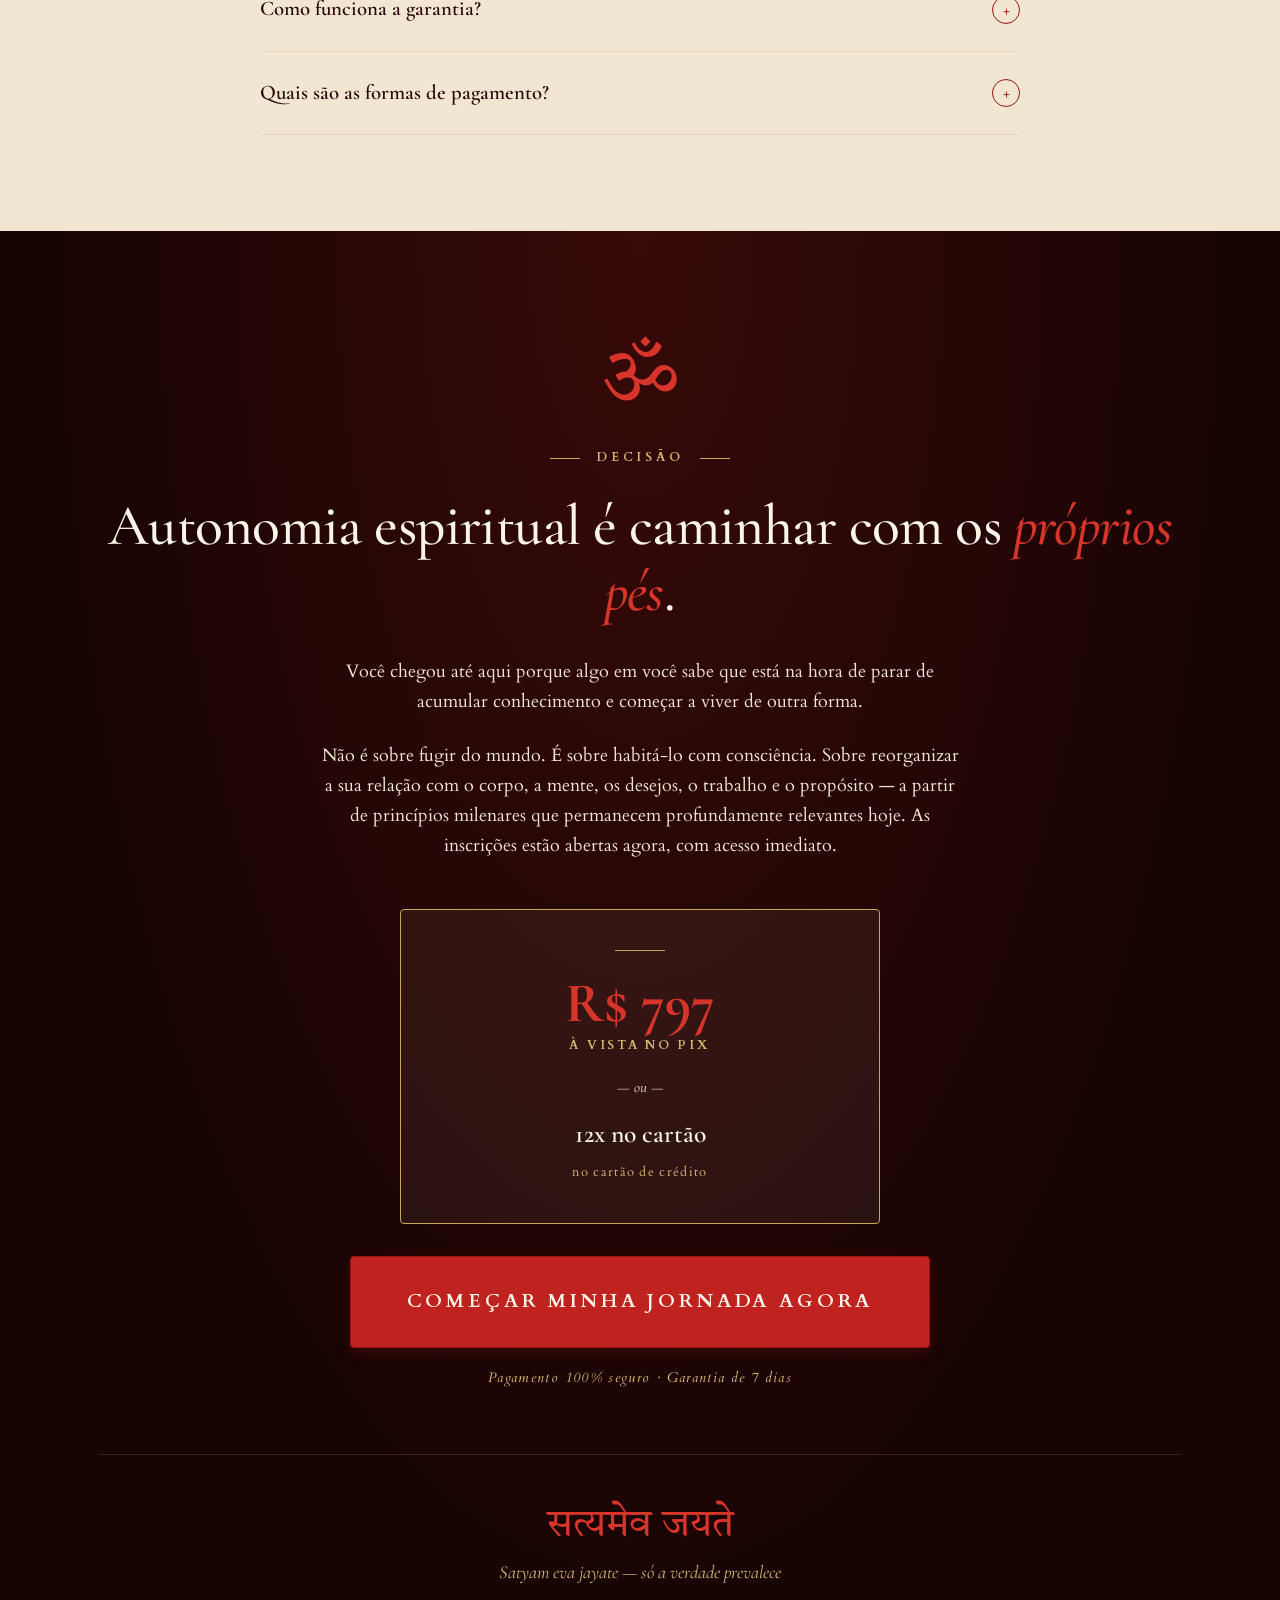
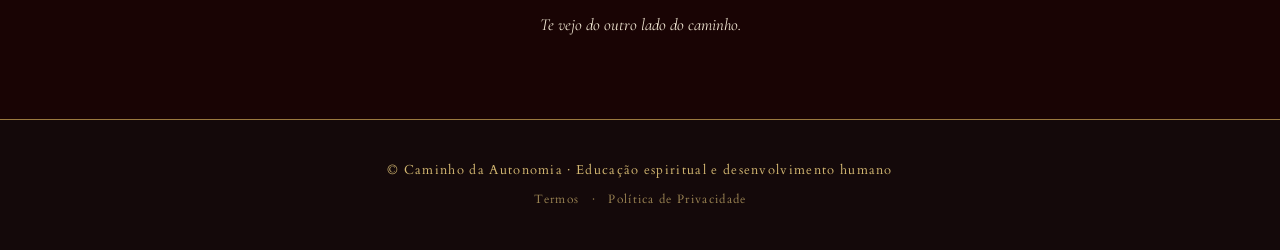
==== commit f7f76125: "Revert: restaura cda4 ao estado original (Caminho da Autonomia)" ====
--- a/index.html
+++ b/index.html
@@ -2,2401 +2,405 @@
 <html lang="pt-BR">
 <head>
 <meta charset="UTF-8">
+<!-- Google Tag Manager -->
+<script>(function(w,d,s,l,i){w[l]=w[l]||[];w[l].push({'gtm.start':
+new Date().getTime(),event:'gtm.js'});var f=d.getElementsByTagName(s)[0],
+j=d.createElement(s),dl=l!='dataLayer'?'&l='+l:'';j.async=true;j.src=
+'https://www.googletagmanager.com/gtm.js?id='+i+dl;f.parentNode.insertBefore(j,f);
+})(window,document,'script','dataLayer','GTM-NLQMTTMT');</script>
+<!-- End Google Tag Manager -->
 <meta name="viewport" content="width=device-width, initial-scale=1.0">
-<title>Método S.A.F.E.R.A · Curso de Sânscrito Aplicado ao Mantra Yoga · Yuri Vāmadeva Śiva</title>
-<meta name="description" content="Da repetição automática à autonomia mântrica. Curso ao vivo com Yuri Vāmadeva Śiva, baseado no Método S.A.F.E.R.A — Sistema de Assimilação Fonética Eficiente por Repetição Assistida.">
+<title>Caminho da Autonomia · Educação Espiritual e Desenvolvimento Humano</title>
+<meta name="description" content="Uma jornada estruturada de transformação baseada no Ayurveda, na investigação racional e na sabedoria da tradição hindu. Aulas gravadas, acesso imediato.">
 
 <meta property="og:type" content="website">
-<meta property="og:title" content="Método S.A.F.E.R.A · Curso de Sânscrito Aplicado ao Mantra Yoga">
-<meta property="og:description" content="Da repetição automática à autonomia mântrica. Com Yuri Vāmadeva Śiva.">
-<meta property="og:image" content="yuri-varanasi.jpeg">
+<meta property="og:title" content="Caminho da Autonomia · Educação Espiritual e Desenvolvimento Humano">
+<meta property="og:description" content="Disciplina a serviço da liberdade. Uma jornada de reorganização existencial baseada nos Puruṣārthas.">
 
 <link rel="preconnect" href="https://fonts.googleapis.com">
 <link rel="preconnect" href="https://fonts.gstatic.com" crossorigin>
 <link href="https://fonts.googleapis.com/css2?family=Cormorant+Garamond:ital,wght@0,300;0,400;0,500;0,600;0,700;1,400;1,500&family=Cardo:ital,wght@0,400;0,700;1,400&family=Tiro+Devanagari+Sanskrit:ital@0;1&display=swap" rel="stylesheet">
 
-<style>
-:root {
-  --parchment: #F0E6D2;
-  --parchment-deep: #E5D7B8;
-  --parchment-soft: #F5ECDA;
-  --ink: #1F1410;
-  --ink-deep: #14090A;
-  --ink-soft: #3A2820;
-  --ink-mute: #6B5A4F;
-  --saffron: #D9651E;
-  --saffron-bright: #E87423;
-  --saffron-deep: #B8420F;
-  --gold: #C9A656;
-  --gold-soft: #D4B872;
-  --gold-deep: #9B7A3F;
-  --maroon: #2A0E08;
-  --maroon-deep: #1A0805;
-  --cream: #FAF5E8;
-  --success: #2E7D32;
-}
-
-* { margin: 0; padding: 0; box-sizing: border-box; }
-html { scroll-behavior: smooth; }
-
-body {
-  font-family: 'Cardo', Georgia, serif;
-  background: var(--parchment);
-  color: var(--ink);
-  line-height: 1.65;
-  font-size: 18px;
-  overflow-x: hidden;
-}
-
-body::before {
-  content: '';
-  position: fixed;
-  inset: 0;
-  background-image: url("data:image/svg+xml,%3Csvg viewBox='0 0 200 200' xmlns='http://www.w3.org/2000/svg'%3E%3Cfilter id='n'%3E%3CfeTurbulence type='fractalNoise' baseFrequency='0.85' numOctaves='3' /%3E%3C/filter%3E%3Crect width='100%25' height='100%25' filter='url(%23n)' opacity='0.4'/%3E%3C/svg%3E");
-  opacity: 0.35;
-  pointer-events: none;
-  z-index: 1;
-  mix-blend-mode: multiply;
-}
-
-main { position: relative; z-index: 2; }
-
-h1, h2, h3, h4 {
-  font-family: 'Cormorant Garamond', Georgia, serif;
-  font-weight: 500;
-  letter-spacing: -0.01em;
-  line-height: 1.15;
-  color: var(--ink);
-}
-
-.devanagari { font-family: 'Tiro Devanagari Sanskrit', serif; }
-
-/* === STICKY BAR === */
-.sticky-bar {
-  position: fixed;
-  top: 0;
-  left: 0;
-  right: 0;
-  background: var(--maroon-deep);
-  color: var(--cream);
-  z-index: 100;
-  padding: 0.85rem 1.5rem;
-  display: flex;
-  align-items: center;
-  justify-content: space-between;
-  gap: 1.5rem;
-  border-bottom: 1px solid var(--gold-deep);
-  box-shadow: 0 2px 14px rgba(0,0,0,0.25);
-  transform: translateY(-100%);
-  transition: transform 0.35s ease;
-}
-
-.sticky-bar.visible { transform: translateY(0); }
-
-.sticky-bar .info {
-  display: flex;
-  flex-direction: column;
-  gap: 0.1rem;
-}
-
-.sticky-bar .info .label {
-  font-size: 0.7rem;
-  letter-spacing: 0.28em;
-  text-transform: uppercase;
-  color: var(--gold-soft);
-  font-weight: 700;
-}
-
-.sticky-bar .info .value {
-  font-family: 'Cormorant Garamond', serif;
-  font-size: 1.15rem;
-  color: var(--cream);
-  font-weight: 500;
-}
-
-.sticky-bar .btn-sticky {
-  background: var(--saffron);
-  color: var(--cream);
-  padding: 0.8rem 1.6rem;
-  border-radius: 3px;
-  font-family: 'Cardo', serif;
-  font-size: 0.82rem;
-  letter-spacing: 0.18em;
-  text-transform: uppercase;
-  font-weight: 700;
-  text-decoration: none;
-  transition: background 0.2s, transform 0.15s;
-  white-space: nowrap;
-  border: 1px solid var(--saffron-deep);
-}
-
-.sticky-bar .btn-sticky:hover {
-  background: var(--saffron-bright);
-  transform: translateY(-1px);
-}
-
-@media (max-width: 700px) {
-  .sticky-bar { padding: 0.65rem 0.9rem; gap: 0.7rem; }
-  .sticky-bar .info .label { display: none; }
-  .sticky-bar .info .value { font-size: 0.92rem; }
-  .sticky-bar .btn-sticky { padding: 0.65rem 1rem; font-size: 0.7rem; letter-spacing: 0.12em; }
-}
-
-/* === SECTIONS BASE === */
-section { padding: 6rem 1.5rem; position: relative; }
-
-.container { max-width: 1080px; margin: 0 auto; position: relative; }
-.container-narrow { max-width: 760px; margin: 0 auto; position: relative; }
-
-.eyebrow {
-  font-family: 'Cardo', serif;
-  font-size: 0.78rem;
-  letter-spacing: 0.32em;
-  text-transform: uppercase;
-  color: var(--saffron);
-  font-weight: 700;
-  display: inline-flex;
-  align-items: center;
-  gap: 1rem;
-  margin-bottom: 1.5rem;
-}
-
-.eyebrow::before, .eyebrow::after {
-  content: '';
-  width: 30px;
-  height: 1px;
-  background: var(--gold-deep);
-}
-
-.eyebrow.centered { display: flex; justify-content: center; }
-
-.eyebrow.dark { color: var(--gold-soft); }
-.eyebrow.dark::before, .eyebrow.dark::after { background: var(--gold); }
-
-/* === BUTTON STYLES === */
-.btn-primary {
-  display: inline-block;
-  background: var(--saffron);
-  color: var(--cream);
-  padding: 1.2rem 2.4rem;
-  border-radius: 4px;
-  font-family: 'Cardo', serif;
-  font-size: 1rem;
-  letter-spacing: 0.16em;
-  text-transform: uppercase;
-  font-weight: 700;
-  text-decoration: none;
-  transition: all 0.2s;
-  border: 1px solid var(--saffron-deep);
-  box-shadow: 0 4px 14px rgba(184, 66, 15, 0.25);
-  cursor: pointer;
-}
-
-.btn-primary:hover {
-  background: var(--saffron-bright);
-  transform: translateY(-2px);
-  box-shadow: 0 6px 20px rgba(184, 66, 15, 0.35);
-}
-
-.btn-primary.large {
-  padding: 1.5rem 3rem;
-  font-size: 1.1rem;
-  letter-spacing: 0.2em;
-}
-
-.btn-primary.huge {
-  padding: 1.8rem 3.5rem;
-  font-size: 1.2rem;
-  letter-spacing: 0.2em;
-}
-
-.btn-secondary {
-  display: inline-block;
-  background: transparent;
-  color: var(--saffron-deep);
-  padding: 1rem 2rem;
-  border-radius: 4px;
-  font-family: 'Cardo', serif;
-  font-size: 0.92rem;
-  letter-spacing: 0.16em;
-  text-transform: uppercase;
-  font-weight: 700;
-  text-decoration: none;
-  transition: all 0.2s;
-  border: 1px solid var(--saffron-deep);
-}
-
-.btn-secondary:hover {
-  background: var(--saffron);
-  color: var(--cream);
-}
-
-.btn-center { display: flex; justify-content: center; margin-top: 2.5rem; }
-
-.cta-supporting {
-  font-size: 0.85rem;
-  color: var(--ink-mute);
-  margin-top: 1rem;
-  text-align: center;
-  letter-spacing: 0.05em;
-}
-
-/* === HERO === */
-.hero {
-  background: var(--maroon-deep);
-  color: var(--cream);
-  padding: 7rem 1.5rem 5rem;
-  min-height: 100vh;
-  display: flex;
-  align-items: center;
-  position: relative;
-  overflow: hidden;
-}
-
-.hero::before {
-  content: '';
-  position: absolute;
-  inset: 0;
-  background: radial-gradient(ellipse at 30% 20%, rgba(217,101,30,0.16) 0%, transparent 55%);
-  pointer-events: none;
-}
-
-.hero::after {
-  content: '';
-  position: absolute;
-  top: 50%;
-  right: -10%;
-  width: 60%;
-  height: 60%;
-  background: radial-gradient(circle, rgba(201,166,86,0.08) 0%, transparent 60%);
-  pointer-events: none;
-  transform: translateY(-50%);
-}
-
-.hero-grid {
-  display: grid;
-  grid-template-columns: 1fr 380px;
-  gap: 4rem;
-  align-items: center;
-  position: relative;
-  z-index: 2;
-  width: 100%;
-}
-
-.hero-content .eyebrow { color: var(--gold-soft); margin-bottom: 2rem; }
-.hero-content .eyebrow::before, .hero-content .eyebrow::after { background: var(--gold-deep); }
-
-.hero h1 {
-  font-size: clamp(2.6rem, 5.2vw, 4.4rem);
-  color: var(--cream);
-  margin-bottom: 1.8rem;
-  font-weight: 500;
-  letter-spacing: -0.015em;
-}
-
-.hero h1 em {
-  font-style: italic;
-  color: var(--saffron-bright);
-  font-weight: 500;
-}
-
-.hero-subhead {
-  font-size: clamp(1.05rem, 1.4vw, 1.2rem);
-  color: var(--parchment);
-  line-height: 1.55;
-  font-style: italic;
-  font-family: 'Cormorant Garamond', serif;
-  max-width: 560px;
-  margin-bottom: 2.5rem;
-  font-weight: 400;
-}
-
-.hero-bullets {
-  list-style: none;
-  margin-bottom: 2.5rem;
-}
-
-.hero-bullets li {
-  padding: 0.55rem 0;
-  padding-left: 2rem;
-  position: relative;
-  color: var(--parchment);
-  font-size: 1rem;
-}
-
-.hero-bullets li::before {
-  content: '◆';
-  position: absolute;
-  left: 0;
-  top: 0.55rem;
-  color: var(--saffron);
-  font-size: 0.85rem;
-}
-
-.hero-bullets li strong {
-  color: var(--cream);
-  font-weight: 700;
-}
-
-/* Hero Offer Card */
-.offer-card {
-  background: var(--parchment);
-  color: var(--ink);
-  padding: 2.5rem 2rem;
-  border-radius: 6px;
-  border: 1px solid var(--gold);
-  position: relative;
-  box-shadow: 0 20px 60px rgba(0,0,0,0.4);
-}
-
-.offer-card::before {
-  content: '';
-  position: absolute;
-  inset: 6px;
-  border: 1px solid var(--saffron);
-  border-radius: 3px;
-  pointer-events: none;
-}
-
-.offer-card .offer-label {
-  font-size: 0.7rem;
-  letter-spacing: 0.28em;
-  text-transform: uppercase;
-  color: var(--saffron-deep);
-  font-weight: 700;
-  text-align: center;
-  margin-bottom: 1.2rem;
-  position: relative;
-}
-
-.offer-card .offer-title {
-  font-family: 'Cormorant Garamond', serif;
-  font-size: 1.4rem;
-  text-align: center;
-  margin-bottom: 1.5rem;
-  color: var(--maroon);
-  position: relative;
-  font-weight: 600;
-}
-
-.offer-card .offer-divider {
-  width: 60px;
-  height: 1px;
-  background: var(--gold);
-  margin: 0 auto 1.5rem;
-  position: relative;
-}
-
-.offer-card .price-block {
-  text-align: center;
-  margin-bottom: 1.5rem;
-  position: relative;
-}
-
-.offer-card .price-main {
-  font-family: 'Cormorant Garamond', serif;
-  font-size: 2.4rem;
-  color: var(--saffron-deep);
-  font-weight: 700;
-  display: block;
-  line-height: 1;
-  margin-bottom: 0.3rem;
-}
-
-.offer-card .price-pix {
-  font-size: 0.78rem;
-  letter-spacing: 0.18em;
-  text-transform: uppercase;
-  color: var(--ink-mute);
-  font-weight: 700;
-}
-
-.offer-card .price-installments {
-  font-family: 'Cardo', serif;
-  font-size: 1rem;
-  color: var(--ink-soft);
-  margin-top: 0.8rem;
-  font-style: italic;
-}
-
-.offer-card .price-installments strong {
-  color: var(--ink);
-  font-style: normal;
-  font-weight: 700;
-}
-
-.offer-card .btn-primary {
-  display: block;
-  width: 100%;
-  text-align: center;
-  position: relative;
-  margin-bottom: 1.2rem;
-}
-
-.offer-card .seal {
-  display: flex;
-  align-items: center;
-  justify-content: center;
-  gap: 0.6rem;
-  font-size: 0.78rem;
-  color: var(--ink-mute);
-  letter-spacing: 0.05em;
-  text-align: center;
-  position: relative;
-  padding-top: 0.5rem;
-  border-top: 1px solid var(--parchment-deep);
-}
-
-.offer-card .seal svg {
-  flex-shrink: 0;
-  color: var(--success);
-}
-
-@media (max-width: 900px) {
-  .hero { padding: 6rem 1.2rem 4rem; min-height: auto; }
-  .hero-grid { grid-template-columns: 1fr; gap: 3rem; }
-  .offer-card { max-width: 420px; margin: 0 auto; }
-}
-
-/* === SECTION: TESTIMONIALS (BLOCO 2) === */
-.testimonials {
-  background: var(--parchment);
-  border-top: 1px solid var(--parchment-deep);
-}
-
-.testimonials h2 {
-  text-align: center;
-  font-size: clamp(2rem, 3.8vw, 3rem);
-  margin-bottom: 0.6rem;
-  color: var(--maroon);
-}
-
-.testimonials .lede {
-  text-align: center;
-  font-style: italic;
-  color: var(--ink-soft);
-  font-family: 'Cormorant Garamond', serif;
-  font-size: 1.2rem;
-  margin-bottom: 3.5rem;
-  max-width: 580px;
-  margin-left: auto;
-  margin-right: auto;
-}
-
-.video-grid {
-  display: grid;
-  grid-template-columns: repeat(auto-fit, minmax(260px, 1fr));
-  gap: 1.5rem;
-  margin-bottom: 3rem;
-}
-
-.video-card {
-  background: var(--maroon);
-  background-size: cover;
-  background-position: center;
-  border: 1px solid var(--gold-deep);
-  border-radius: 4px;
-  aspect-ratio: 9/12;
-  position: relative;
-  overflow: hidden;
-  cursor: pointer;
-  transition: transform 0.25s, box-shadow 0.25s;
-  display: flex;
-  flex-direction: column;
-  justify-content: flex-end;
-  padding: 1.5rem;
-  color: var(--cream);
-}
-
-.video-card::before {
-  content: '';
-  position: absolute;
-  inset: 0;
-  background: linear-gradient(180deg, rgba(42,14,8,0.3) 0%, rgba(26,8,5,0.9) 100%);
-  z-index: 1;
-}
-
-.video-card:hover { transform: translateY(-4px); box-shadow: 0 14px 30px rgba(0,0,0,0.25); }
-
-/* Once the video loads, the card becomes a plain frame for the iframe/video */
-.video-card.is-playing {
-  cursor: default;
-  padding: 0;
-  background: #000;
-  transform: none;
-}
-.video-card.is-playing:hover { transform: none; box-shadow: none; }
-.video-card.is-playing::before,
-.video-card.is-playing .play,
-.video-card.is-playing .meta { display: none; }
-
-.video-card iframe,
-.video-card video {
-  position: absolute;
-  inset: 0;
-  width: 100%;
-  height: 100%;
-  border: 0;
-  z-index: 3;
-}
-
-/* The thumbnail video: shows only the first frame, sits behind the overlay */
-.video-card .video-thumb {
-  z-index: 0;
-  object-fit: cover;
-  pointer-events: none;
-}
-
-/* When playing, the real video sits on top */
-.video-card.is-playing .video-thumb { display: none; }
-
-.video-card .play {
-  position: absolute;
-  top: 50%;
-  left: 50%;
-  transform: translate(-50%, -50%);
-  width: 64px;
-  height: 64px;
-  border-radius: 50%;
-  background: rgba(217,101,30,0.95);
-  display: flex;
-  align-items: center;
-  justify-content: center;
-  z-index: 2;
-  border: 2px solid var(--cream);
-  transition: transform 0.2s;
-}
-
-.video-card:hover .play { transform: translate(-50%, -50%) scale(1.1); }
-
-.video-card .play::after {
-  content: '';
-  width: 0;
-  height: 0;
-  border-left: 18px solid var(--cream);
-  border-top: 11px solid transparent;
-  border-bottom: 11px solid transparent;
-  margin-left: 5px;
-}
-
-.video-card .meta {
-  position: relative;
-  z-index: 2;
-}
-
-.video-card .meta .name {
-  font-family: 'Cormorant Garamond', serif;
-  font-size: 1.25rem;
-  font-weight: 600;
-  margin-bottom: 0.2rem;
-}
-
-.video-card .meta .role {
-  font-size: 0.82rem;
-  letter-spacing: 0.12em;
-  color: var(--gold-soft);
-  text-transform: uppercase;
-}
-
-.text-testimonials {
-  display: grid;
-  grid-template-columns: repeat(auto-fit, minmax(280px, 1fr));
-  gap: 1.5rem;
-  margin-bottom: 3rem;
-}
-
-.testimonial-card {
-  background: var(--parchment-soft);
-  border: 1px solid var(--parchment-deep);
-  border-left: 3px solid var(--saffron);
-  padding: 2rem 1.8rem;
-  border-radius: 2px;
-}
-
-.testimonial-card .quote-mark {
-  font-family: 'Cormorant Garamond', serif;
-  font-size: 3rem;
-  color: var(--gold);
-  line-height: 0.5;
-  margin-bottom: 0.5rem;
-}
-
-.testimonial-card p {
-  font-style: italic;
-  color: var(--ink-soft);
-  line-height: 1.55;
-  margin-bottom: 1.5rem;
-  font-family: 'Cormorant Garamond', serif;
-  font-size: 1.08rem;
-}
-
-.testimonial-card .person {
-  display: flex;
-  align-items: center;
-  gap: 0.85rem;
-  padding-top: 1.2rem;
-  border-top: 1px solid var(--parchment-deep);
-}
-
-.testimonial-card .avatar {
-  width: 44px;
-  height: 44px;
-  border-radius: 50%;
-  background: var(--gold-soft);
-  flex-shrink: 0;
-  display: flex;
-  align-items: center;
-  justify-content: center;
-  color: var(--maroon);
-  font-family: 'Cormorant Garamond', serif;
-  font-weight: 700;
-  font-size: 1.1rem;
-  border: 1px solid var(--gold-deep);
-}
-
-.testimonial-card .info .name {
-  font-family: 'Cormorant Garamond', serif;
-  font-weight: 600;
-  font-size: 1.05rem;
-  color: var(--maroon);
-}
-
-.testimonial-card .info .role {
-  font-size: 0.78rem;
-  color: var(--ink-mute);
-  letter-spacing: 0.08em;
-}
-
-.credentials-strip {
-  display: flex;
-  justify-content: center;
-  align-items: center;
-  gap: 2.5rem;
-  padding: 2rem 1rem;
-  border-top: 1px solid var(--gold-deep);
-  border-bottom: 1px solid var(--gold-deep);
-  margin-top: 2rem;
-  flex-wrap: wrap;
-}
-
-.credentials-strip .credential {
-  display: flex;
-  align-items: center;
-  gap: 0.7rem;
-  font-family: 'Cormorant Garamond', serif;
-  font-size: 1.05rem;
-  color: var(--ink-soft);
-  font-weight: 500;
-}
-
-.credentials-strip .credential::before {
-  content: '◆';
-  color: var(--saffron);
-  font-size: 0.7rem;
-}
-
-/* === SECTION: FOR WHOM (BLOCO 3) === */
-.for-whom {
-  background: var(--parchment-soft);
-  border-top: 1px solid var(--parchment-deep);
-}
-
-.for-whom h2 {
-  text-align: center;
-  font-size: clamp(2rem, 3.8vw, 3rem);
-  margin-bottom: 0.5rem;
-  color: var(--maroon);
-}
-
-.for-whom .lede {
-  text-align: center;
-  font-style: italic;
-  color: var(--ink-soft);
-  font-family: 'Cormorant Garamond', serif;
-  font-size: 1.2rem;
-  margin-bottom: 3.5rem;
-}
-
-.for-whom-grid {
-  display: grid;
-  grid-template-columns: 1fr 1fr;
-  gap: 2.5rem;
-  margin-bottom: 3rem;
-}
-
-.for-whom-col {
-  background: var(--parchment);
-  border: 1px solid var(--parchment-deep);
-  padding: 2.5rem 2rem;
-  border-radius: 4px;
-  position: relative;
-}
-
-.for-whom-col.yes {
-  border-top: 3px solid var(--saffron);
-}
-
-.for-whom-col.no {
-  border-top: 3px solid var(--ink-mute);
-  background: var(--parchment-deep);
-}
-
-.for-whom-col h3 {
-  font-size: 1.3rem;
-  font-family: 'Cardo', serif;
-  font-weight: 700;
-  letter-spacing: 0.15em;
-  text-transform: uppercase;
-  margin-bottom: 1.8rem;
-  text-align: center;
-}
-
-.for-whom-col.yes h3 { color: var(--saffron-deep); }
-.for-whom-col.no h3 { color: var(--ink-mute); }
-
-.for-whom-col ul {
-  list-style: none;
-}
-
-.for-whom-col ul li {
-  padding: 0.8rem 0;
-  padding-left: 2.2rem;
-  position: relative;
-  border-bottom: 1px solid var(--parchment-deep);
-  font-size: 1rem;
-  line-height: 1.5;
-}
-
-.for-whom-col ul li:last-child { border-bottom: none; }
-
-.for-whom-col.yes ul li::before {
-  content: '✓';
-  position: absolute;
-  left: 0;
-  top: 0.6rem;
-  color: var(--saffron);
-  font-size: 1.3rem;
-  font-weight: 700;
-}
-
-.for-whom-col.no ul li::before {
-  content: '✗';
-  position: absolute;
-  left: 0.2rem;
-  top: 0.7rem;
-  color: var(--ink-mute);
-  font-size: 1.2rem;
-  font-weight: 700;
-}
-
-.for-whom-closer {
-  text-align: center;
-  font-style: italic;
-  font-family: 'Cormorant Garamond', serif;
-  font-size: 1.25rem;
-  color: var(--ink-soft);
-  max-width: 640px;
-  margin: 0 auto 2rem;
-}
-
-@media (max-width: 760px) {
-  .for-whom-grid { grid-template-columns: 1fr; gap: 1.5rem; }
-}
-
-/* === STANDARD CONTENT SECTIONS === */
-.content-section {
-  position: relative;
-}
-
-.content-section.parchment { background: var(--parchment); }
-.content-section.parchment-soft { background: var(--parchment-soft); }
-.content-section.dark {
-  background: var(--maroon-deep);
-  color: var(--cream);
-}
-
-.content-section.dark h2 { color: var(--cream); }
-.content-section.dark h2 em { color: var(--saffron-bright); }
-.content-section.dark .lede { color: var(--parchment); }
-.content-section.dark p { color: var(--parchment); }
-.content-section.dark .eyebrow { color: var(--gold-soft); }
-.content-section.dark .eyebrow::before,
-.content-section.dark .eyebrow::after { background: var(--gold); }
-
-.content-section h2 {
-  font-size: clamp(2.2rem, 4.2vw, 3.4rem);
-  margin-bottom: 1.5rem;
-  color: var(--maroon);
-  letter-spacing: -0.015em;
-}
-
-.content-section h2 em {
-  font-style: italic;
-  color: var(--saffron-deep);
-  font-weight: 500;
-}
-
-.content-section .centered { text-align: center; }
-.content-section .centered .eyebrow { display: inline-flex; }
-
-.content-section p {
-  margin-bottom: 1.5rem;
-  font-size: 1.08rem;
-  line-height: 1.7;
-  color: var(--ink-soft);
-}
-
-.content-section p strong {
-  color: var(--ink);
-  font-weight: 700;
-}
-
-.content-section p em {
-  color: var(--saffron-deep);
-  font-style: italic;
-}
-
-.content-section.dark p strong { color: var(--cream); }
-.content-section.dark p em { color: var(--saffron-bright); }
-
-/* === DISCOVERY (4D) - The big idea === */
-.discovery-visual {
-  margin: 3rem auto;
-  max-width: 600px;
-  position: relative;
-  height: 200px;
-}
-
-.discovery-visual svg {
-  width: 100%;
-  height: 100%;
-}
-
-.discovery-emphasis {
-  text-align: center;
-  font-family: 'Cormorant Garamond', serif;
-  font-size: clamp(1.4rem, 2.5vw, 1.9rem);
-  font-style: italic;
-  color: var(--saffron-deep);
-  padding: 2.5rem 1rem;
-  margin: 2.5rem 0 0;
-  border-top: 1px solid var(--gold);
-  border-bottom: 1px solid var(--gold);
-  line-height: 1.4;
-}
-
-/* === DEMONSTRATION (5D) === */
-.demo-grid {
-  display: grid;
-  grid-template-columns: 1fr 1fr;
-  gap: 2rem;
-  margin: 3rem 0;
-}
-
-.demo-card {
-  background: var(--parchment);
-  border: 1px solid var(--gold-deep);
-  border-radius: 4px;
-  padding: 2.5rem 2rem;
-  position: relative;
-}
-
-.demo-card::before {
-  content: '';
-  position: absolute;
-  inset: 5px;
-  border: 1px solid var(--parchment-deep);
-  border-radius: 2px;
-  pointer-events: none;
-}
-
-.demo-card .demo-label {
-  font-size: 0.72rem;
-  letter-spacing: 0.28em;
-  text-transform: uppercase;
-  font-weight: 700;
-  margin-bottom: 0.5rem;
-  position: relative;
-}
-
-.demo-card .demo-word {
-  font-family: 'Cormorant Garamond', serif;
-  font-size: 2.4rem;
-  margin-bottom: 1rem;
-  font-weight: 600;
-  position: relative;
-  line-height: 1.1;
-}
-
-.demo-card .demo-section {
-  padding: 1.2rem 0;
-  border-top: 1px solid var(--parchment-deep);
-  position: relative;
-}
-
-.demo-card .demo-section:first-of-type { border-top: none; padding-top: 0; }
-
-.demo-card .demo-section .demo-label.wrong { color: var(--ink-mute); }
-.demo-card .demo-section .demo-label.right { color: var(--saffron-deep); }
-
-.demo-card .demo-section.wrong .demo-word { color: var(--ink-mute); text-decoration: line-through; text-decoration-color: rgba(107,90,79,0.4); }
-.demo-card .demo-section.right .demo-word { color: var(--maroon); }
-
-.demo-card .demo-explanation {
-  font-size: 0.95rem;
-  color: var(--ink-soft);
-  font-style: italic;
-  line-height: 1.55;
-  font-family: 'Cormorant Garamond', serif;
-  position: relative;
-}
-
-.demo-closer {
-  text-align: center;
-  font-family: 'Cormorant Garamond', serif;
-  font-style: italic;
-  font-size: 1.25rem;
-  color: var(--ink-soft);
-  max-width: 680px;
-  margin: 2rem auto;
-}
-
-@media (max-width: 760px) {
-  .demo-grid { grid-template-columns: 1fr; }
-}
-
-/* === SOLUTION: METHOD (6D) === */
-.method-name-block {
-  text-align: center;
-  padding: 3rem 1rem;
-  margin: 2rem 0;
-}
-
-.method-acronym {
-  font-family: 'Cormorant Garamond', serif;
-  font-size: clamp(3rem, 7vw, 5.5rem);
-  font-weight: 700;
-  letter-spacing: 0.1em;
-  color: var(--saffron-deep);
-  margin-bottom: 0.5rem;
-  line-height: 1;
-}
-
-.method-fullname {
-  font-family: 'Cormorant Garamond', serif;
-  font-style: italic;
-  font-size: clamp(1.1rem, 1.8vw, 1.5rem);
-  color: var(--ink-soft);
-  letter-spacing: 0.02em;
-}
-
-.pillars-grid {
-  display: grid;
-  grid-template-columns: repeat(auto-fit, minmax(280px, 1fr));
-  gap: 2rem;
-  margin: 3rem 0 0;
-}
-
-.pillar-card {
-  background: var(--parchment-soft);
-  border-top: 3px solid var(--saffron);
-  border-bottom: 1px solid var(--parchment-deep);
-  border-left: 1px solid var(--parchment-deep);
-  border-right: 1px solid var(--parchment-deep);
-  padding: 2rem 1.8rem;
-  border-radius: 2px;
-  position: relative;
-}
-
-.pillar-card .pillar-letter {
-  font-family: 'Cormorant Garamond', serif;
-  font-size: 3.5rem;
-  font-weight: 700;
-  color: var(--saffron);
-  line-height: 1;
-  position: absolute;
-  top: 1.2rem;
-  right: 1.5rem;
-  opacity: 0.18;
-}
-
-.pillar-card h3 {
-  font-family: 'Cardo', serif;
-  font-size: 0.82rem;
-  letter-spacing: 0.28em;
-  text-transform: uppercase;
-  color: var(--saffron-deep);
-  margin-bottom: 0.8rem;
-  font-weight: 700;
-  position: relative;
-}
-
-.pillar-card .pillar-title {
-  font-family: 'Cormorant Garamond', serif;
-  font-size: 1.7rem;
-  color: var(--maroon);
-  margin-bottom: 1rem;
-  font-weight: 600;
-  line-height: 1.15;
-  position: relative;
-}
-
-.pillar-card p {
-  font-size: 0.98rem;
-  color: var(--ink-soft);
-  line-height: 1.6;
-  margin: 0;
-  position: relative;
-}
-
-/* === EXPERT / YURI SECTION === */
-.expert {
-  background: var(--maroon-deep);
-  color: var(--cream);
-}
-
-.expert h2 { color: var(--cream); margin-bottom: 0.5rem; }
-
-.expert-grid {
-  display: grid;
-  grid-template-columns: 380px 1fr;
-  gap: 4rem;
-  align-items: center;
-}
-
-.expert-photo {
-  position: relative;
-}
-
-.expert-photo img {
-  width: 100%;
-  height: auto;
-  border-radius: 4px;
-  border: 1px solid var(--gold-deep);
-  display: block;
-  filter: brightness(0.92) contrast(1.05);
-}
-
-.expert-photo::before {
-  content: '';
-  position: absolute;
-  inset: 8px;
-  border: 1px solid var(--saffron);
-  border-radius: 2px;
-  pointer-events: none;
-  z-index: 2;
-}
-
-.expert-content .eyebrow { color: var(--gold-soft); }
-.expert-content .eyebrow::before, .expert-content .eyebrow::after { background: var(--gold); }
-
-.expert-content .name {
-  font-family: 'Cormorant Garamond', serif;
-  font-size: clamp(2.4rem, 4vw, 3.4rem);
-  color: var(--cream);
-  margin-bottom: 0.3rem;
-  line-height: 1.05;
-  font-weight: 500;
-}
-
-.expert-content .name em {
-  font-style: italic;
-  color: var(--saffron-bright);
-}
-
-.expert-content .name-translit {
-  font-style: italic;
-  color: var(--gold-soft);
-  font-family: 'Cormorant Garamond', serif;
-  font-size: 1.2rem;
-  margin-bottom: 2rem;
-}
-
-.expert-content p {
-  color: var(--parchment);
-  line-height: 1.7;
-  margin-bottom: 1.2rem;
-  font-size: 1.02rem;
-}
-
-.expert-credentials {
-  display: grid;
-  grid-template-columns: repeat(3, 1fr);
-  gap: 1.2rem;
-  margin-top: 2.5rem;
-}
-
-.expert-credentials .cred {
-  background: rgba(201, 166, 86, 0.08);
-  border: 1px solid var(--gold-deep);
-  border-radius: 3px;
-  padding: 1.4rem 1rem;
-  text-align: center;
-  transition: background 0.2s;
-}
-
-.expert-credentials .cred:hover { background: rgba(201, 166, 86, 0.15); }
-
-.expert-credentials .cred .number {
-  font-family: 'Cormorant Garamond', serif;
-  font-size: 2.2rem;
-  color: var(--saffron-bright);
-  font-weight: 600;
-  line-height: 1;
-  margin-bottom: 0.3rem;
-}
-
-.expert-credentials .cred .label {
-  font-size: 0.72rem;
-  letter-spacing: 0.18em;
-  text-transform: uppercase;
-  color: var(--gold-soft);
-  font-weight: 700;
-  line-height: 1.3;
-}
-
-@media (max-width: 900px) {
-  .expert-grid { grid-template-columns: 1fr; gap: 2.5rem; }
-  .expert-photo { max-width: 380px; margin: 0 auto; }
-  .expert-credentials { grid-template-columns: 1fr; }
-}
-
-/* === OFFER DETAIL (7D) === */
-.offer-detail {
-  background: var(--parchment-soft);
-}
-
-.offer-detail h2 {
-  text-align: center;
-  margin-bottom: 0.5rem;
-}
-
-.lives-grid {
-  display: grid;
-  grid-template-columns: repeat(auto-fit, minmax(280px, 1fr));
-  gap: 1.5rem;
-  margin: 3rem 0;
-}
-
-.live-card {
-  background: var(--parchment);
-  border: 1px solid var(--parchment-deep);
-  padding: 2rem 1.7rem;
-  border-radius: 3px;
-  position: relative;
-  overflow: hidden;
-}
-
-.live-card::before {
-  content: '';
-  position: absolute;
-  top: 0;
-  left: 0;
-  right: 0;
-  height: 3px;
-  background: linear-gradient(90deg, var(--saffron), var(--gold));
-}
-
-.live-card .live-number {
-  font-family: 'Cormorant Garamond', serif;
-  font-size: 0.8rem;
-  letter-spacing: 0.3em;
-  text-transform: uppercase;
-  color: var(--saffron-deep);
-  font-weight: 700;
-  margin-bottom: 0.4rem;
-}
-
-.live-card h3 {
-  font-family: 'Cormorant Garamond', serif;
-  font-size: 1.5rem;
-  color: var(--maroon);
-  margin-bottom: 0.4rem;
-  line-height: 1.15;
-  font-weight: 600;
-}
-
-.live-card .live-subtitle {
-  font-family: 'Cormorant Garamond', serif;
-  font-style: italic;
-  color: var(--saffron-deep);
-  font-size: 1.02rem;
-  margin-bottom: 1rem;
-}
-
-.live-card p {
-  font-size: 0.95rem;
-  color: var(--ink-soft);
-  line-height: 1.6;
-  margin: 0;
-}
-
-/* === BONUS SECTION === */
-.bonus-intro {
-  text-align: center;
-  font-family: 'Cormorant Garamond', serif;
-  font-style: italic;
-  font-size: 1.3rem;
-  color: var(--ink-soft);
-  margin: 4rem 0 2.5rem;
-  max-width: 600px;
-  margin-left: auto;
-  margin-right: auto;
-}
-
-.bonus-intro h3 {
-  font-size: clamp(1.6rem, 3vw, 2.2rem);
-  color: var(--maroon);
-  margin-bottom: 0.5rem;
-  font-style: normal;
-}
-
-.bonus-list {
-  display: grid;
-  grid-template-columns: 1fr;
-  gap: 1.2rem;
-  max-width: 760px;
-  margin: 0 auto;
-}
-
-.bonus-card {
-  background: var(--parchment);
-  border: 1px solid var(--gold);
-  border-left: 4px solid var(--saffron);
-  padding: 1.8rem 2rem;
-  border-radius: 3px;
-  display: grid;
-  grid-template-columns: 60px 1fr;
-  gap: 1.5rem;
-  align-items: start;
-}
-
-.bonus-card .bonus-icon {
-  width: 50px;
-  height: 50px;
-  border-radius: 50%;
-  background: var(--saffron);
-  display: flex;
-  align-items: center;
-  justify-content: center;
-  color: var(--cream);
-  font-family: 'Cormorant Garamond', serif;
-  font-weight: 700;
-  font-size: 1.2rem;
-  border: 2px solid var(--gold);
-}
-
-.bonus-card h4 {
-  font-family: 'Cormorant Garamond', serif;
-  font-size: 1.4rem;
-  color: var(--maroon);
-  margin-bottom: 0.4rem;
-  font-weight: 600;
-  line-height: 1.2;
-}
-
-.bonus-card .bonus-label {
-  font-size: 0.7rem;
-  letter-spacing: 0.25em;
-  text-transform: uppercase;
-  color: var(--saffron-deep);
-  font-weight: 700;
-  margin-bottom: 0.5rem;
-}
-
-.bonus-card p {
-  font-size: 0.98rem;
-  color: var(--ink-soft);
-  line-height: 1.55;
-  margin: 0;
-}
-
-/* === PRICE BLOCK (full width offer recap) === */
-.price-anchor {
-  background: var(--maroon-deep);
-  color: var(--cream);
-  padding: 5rem 1.5rem;
-  text-align: center;
-  position: relative;
-}
-
-.price-anchor::before {
-  content: '';
-  position: absolute;
-  inset: 0;
-  background: radial-gradient(ellipse at center, rgba(217,101,30,0.1) 0%, transparent 60%);
-  pointer-events: none;
-}
-
-.price-anchor .container { position: relative; z-index: 2; }
-
-.price-anchor .eyebrow { color: var(--gold-soft); }
-.price-anchor .eyebrow::before, .price-anchor .eyebrow::after { background: var(--gold); }
-
-.price-anchor h2 {
-  color: var(--cream);
-  font-size: clamp(2rem, 3.8vw, 2.8rem);
-  margin-bottom: 1rem;
-}
-
-.price-anchor .lede {
-  color: var(--parchment);
-  font-family: 'Cormorant Garamond', serif;
-  font-style: italic;
-  font-size: 1.2rem;
-  margin-bottom: 2.5rem;
-}
-
-.includes-list {
-  max-width: 580px;
-  margin: 0 auto 3rem;
-  text-align: left;
-  list-style: none;
-  border-top: 1px solid rgba(201,166,86,0.3);
-  border-bottom: 1px solid rgba(201,166,86,0.3);
-  padding: 1rem 0;
-}
-
-.includes-list li {
-  padding: 0.85rem 0;
-  padding-left: 2.5rem;
-  position: relative;
-  color: var(--parchment);
-  font-size: 1.05rem;
-  border-bottom: 1px solid rgba(201,166,86,0.15);
-}
-
-.includes-list li:last-child { border-bottom: none; }
-
-.includes-list li::before {
-  content: '✓';
-  position: absolute;
-  left: 0.4rem;
-  top: 0.85rem;
-  color: var(--saffron-bright);
-  font-size: 1.2rem;
-  font-weight: 700;
-}
-
-.includes-list li strong {
-  color: var(--cream);
-  font-weight: 700;
-}
-
-.price-stack {
-  max-width: 480px;
-  margin: 0 auto 2rem;
-  background: rgba(245, 236, 218, 0.06);
-  border: 1px solid var(--gold);
-  border-radius: 4px;
-  padding: 2.5rem 2rem;
-}
-
-.price-stack::before {
-  content: '';
-  display: block;
-  width: 50px;
-  height: 1px;
-  background: var(--gold);
-  margin: 0 auto 1.5rem;
-}
-
-.price-stack .price-main {
-  font-family: 'Cormorant Garamond', serif;
-  font-size: 3.5rem;
-  color: var(--saffron-bright);
-  font-weight: 700;
-  line-height: 1;
-  margin-bottom: 0.3rem;
-}
-
-.price-stack .price-pix-tag {
-  font-size: 0.78rem;
-  letter-spacing: 0.22em;
-  text-transform: uppercase;
-  color: var(--gold-soft);
-  font-weight: 700;
-  margin-bottom: 1.2rem;
-}
-
-.price-stack .or {
-  font-family: 'Cormorant Garamond', serif;
-  font-style: italic;
-  color: var(--parchment);
-  margin: 0.8rem 0;
-  font-size: 0.95rem;
-}
-
-.price-stack .price-installments {
-  font-family: 'Cormorant Garamond', serif;
-  font-size: 1.6rem;
-  color: var(--cream);
-  margin-bottom: 0.4rem;
-  font-weight: 600;
-}
-
-.price-stack .price-installments-note {
-  font-size: 0.82rem;
-  color: var(--gold-soft);
-  letter-spacing: 0.1em;
-  margin-bottom: 1.5rem;
-}
-
-.price-stack .compare {
-  font-family: 'Cormorant Garamond', serif;
-  font-style: italic;
-  color: var(--gold-soft);
-  font-size: 1rem;
-  margin-top: 1.5rem;
-  padding-top: 1.5rem;
-  border-top: 1px solid rgba(201,166,86,0.25);
-}
-
-.guarantee-seal {
-  display: inline-flex;
-  align-items: center;
-  gap: 1rem;
-  background: rgba(245, 236, 218, 0.08);
-  border: 1px solid var(--gold-deep);
-  border-radius: 4px;
-  padding: 1.2rem 1.8rem;
-  margin-top: 2rem;
-}
-
-.guarantee-seal .seal-icon {
-  flex-shrink: 0;
-  width: 48px;
-  height: 48px;
-  border-radius: 50%;
-  background: var(--saffron);
-  display: flex;
-  align-items: center;
-  justify-content: center;
-  color: var(--cream);
-  font-weight: 700;
-  font-size: 1.05rem;
-  font-family: 'Cormorant Garamond', serif;
-  border: 1px solid var(--gold);
-}
-
-.guarantee-seal .seal-text {
-  text-align: left;
-  color: var(--parchment);
-  font-size: 0.95rem;
-  line-height: 1.4;
-}
-
-.guarantee-seal .seal-text strong {
-  display: block;
-  color: var(--cream);
-  font-weight: 700;
-  margin-bottom: 0.2rem;
-  font-size: 1rem;
-}
-
-/* === FAQ === */
-.faq {
-  background: var(--parchment);
-}
-
-.faq h2 {
-  text-align: center;
-  margin-bottom: 3rem;
-}
-
-.faq-list {
-  max-width: 760px;
-  margin: 0 auto;
-}
-
-.faq-item {
-  border-bottom: 1px solid var(--parchment-deep);
-}
-
-.faq-question {
-  padding: 1.5rem 0;
-  font-family: 'Cormorant Garamond', serif;
-  font-size: 1.3rem;
-  font-weight: 600;
-  color: var(--maroon);
-  cursor: pointer;
-  display: flex;
-  justify-content: space-between;
-  align-items: center;
-  gap: 1rem;
-  list-style: none;
-  user-select: none;
-  transition: color 0.2s;
-}
-
-.faq-question::-webkit-details-marker { display: none; }
-
-.faq-item summary:hover { color: var(--saffron-deep); }
-
-.faq-question .toggle {
-  flex-shrink: 0;
-  width: 28px;
-  height: 28px;
-  border-radius: 50%;
-  border: 1px solid var(--saffron-deep);
-  display: flex;
-  align-items: center;
-  justify-content: center;
-  color: var(--saffron-deep);
-  font-size: 1.1rem;
-  font-weight: 700;
-  transition: transform 0.2s, background 0.2s;
-}
-
-.faq-item[open] .toggle {
-  transform: rotate(45deg);
-  background: var(--saffron);
-  color: var(--cream);
-}
-
-.faq-answer {
-  padding: 0 0 1.8rem;
-  color: var(--ink-soft);
-  font-size: 1.02rem;
-  line-height: 1.7;
-}
-
-/* === FINAL CTA (8D - Decision) === */
-.final-cta {
-  background: var(--maroon-deep);
-  color: var(--cream);
-  text-align: center;
-  padding: 7rem 1.5rem 5rem;
-  position: relative;
-  overflow: hidden;
-}
-
-.final-cta::before {
-  content: '';
-  position: absolute;
-  inset: 0;
-  background: radial-gradient(ellipse at center top, rgba(217,101,30,0.18) 0%, transparent 65%);
-  pointer-events: none;
-}
-
-.final-cta .container { position: relative; z-index: 2; }
-
-.final-cta .om {
-  font-family: 'Tiro Devanagari Sanskrit', serif;
-  font-size: 5rem;
-  color: var(--saffron);
-  margin-bottom: 1rem;
-  line-height: 1;
-}
-
-.final-cta .eyebrow { color: var(--gold-soft); justify-content: center; display: inline-flex; }
-.final-cta .eyebrow::before, .final-cta .eyebrow::after { background: var(--gold); }
-
-.final-cta h2 {
-  color: var(--cream);
-  font-size: clamp(2.2rem, 4.5vw, 3.6rem);
-  margin-bottom: 2rem;
-}
-
-.final-cta h2 em {
-  font-style: italic;
-  color: var(--saffron-bright);
-  font-weight: 500;
-}
-
-.final-cta p {
-  color: var(--parchment);
-  font-size: 1.1rem;
-  line-height: 1.7;
-  max-width: 640px;
-  margin: 0 auto 1.5rem;
-}
-
-.final-mantra {
-  margin-top: 4rem;
-  padding-top: 3rem;
-  border-top: 1px solid rgba(201,166,86,0.2);
-}
-
-.final-mantra .devanagari {
-  font-size: 2.4rem;
-  color: var(--saffron-bright);
-  line-height: 1.2;
-  margin-bottom: 0.5rem;
-}
-
-.final-mantra .translit {
-  font-family: 'Cormorant Garamond', serif;
-  font-style: italic;
-  font-size: 1.15rem;
-  color: var(--gold-soft);
-  margin-bottom: 1.5rem;
-}
-
-.final-mantra .signature {
-  font-family: 'Cormorant Garamond', serif;
-  font-style: italic;
-  font-size: 1.05rem;
-  color: var(--parchment);
-}
-
-/* === FOOTER === */
-footer {
-  background: var(--ink-deep);
-  color: var(--gold-soft);
-  text-align: center;
-  padding: 2.5rem 1.5rem;
-  font-size: 0.82rem;
-  letter-spacing: 0.1em;
-  border-top: 1px solid var(--gold-deep);
-}
-
-footer .links {
-  margin-top: 0.5rem;
-  font-size: 0.78rem;
-  opacity: 0.7;
-}
-
-footer .links a {
-  color: var(--gold-soft);
-  text-decoration: none;
-  margin: 0 0.5rem;
-}
-
-footer .links a:hover { color: var(--saffron-bright); }
-
-/* === RESPONSIVE TWEAKS === */
-@media (max-width: 700px) {
-  section { padding: 4.5rem 1.2rem; }
-  .hero { padding: 5.5rem 1.2rem 3.5rem; }
-  .container { padding: 0 0.3rem; }
-  .for-whom-col { padding: 2rem 1.5rem; }
-  .live-card, .pillar-card, .testimonial-card { padding: 1.8rem 1.4rem; }
-  .demo-card { padding: 2rem 1.5rem; }
-  .demo-card .demo-word { font-size: 2rem; }
-  .bonus-card { grid-template-columns: 1fr; gap: 1rem; padding: 1.5rem; }
-  .bonus-card .bonus-icon { margin: 0 auto; }
-  .price-stack { padding: 2rem 1.2rem; }
-  .price-stack .price-main { font-size: 2.6rem; }
-  .credentials-strip { gap: 1rem; flex-direction: column; }
-  .btn-primary.huge { padding: 1.4rem 2.4rem; font-size: 1rem; }
-}
-
-    /* Screenshot testimonials grid */
-    .screenshot-grid {
-      display: grid;
-      grid-template-columns: repeat(auto-fill, minmax(280px, 1fr));
-      gap: 1.5rem;
-      margin-top: 1rem;
-    }
-    .screenshot-card {
-      border-radius: 16px;
-      overflow: hidden;
-      box-shadow: 0 4px 24px rgba(0,0,0,0.10);
-      background: #fff;
-    }
-    .screenshot-card img {
-      width: 100%;
-      height: auto;
-      display: block;
-    }
-    @media (max-width: 640px) {
-      .screenshot-grid {
-        grid-template-columns: 1fr;
-      }
-    }
-  </style>
-
-<!-- Meta Pixel Code -->
-<script>
-!function(f,b,e,v,n,t,s)
-{if(f.fbq)return;n=f.fbq=function(){n.callMethod?
-n.callMethod.apply(n,arguments):n.queue.push(arguments)};
-if(!f._fbq)f._fbq=n;n.push=n;n.loaded=!0;n.version='2.0';
-n.queue=[];t=b.createElement(e);t.async=!0;
-t.src=v;s=b.getElementsByTagName(e)[0];
-s.parentNode.insertBefore(t,s)}(window, document,'script',
-'https://connect.facebook.net/en_US/fbevents.js');
-fbq('init', '813929181527753');
-fbq('track', 'PageView');
-fbq('track', 'ViewContent');
-</script>
-<noscript><img height="1" width="1" style="display:none"
-src="https://www.facebook.com/tr?id=813929181527753&ev=PageView&noscript=1"
-/></noscript>
-<!-- End Meta Pixel Code -->
-
+<link rel="stylesheet" href="style.css">
 </head>
 <body>
+
+<!-- Google Tag Manager (noscript) -->
+<noscript><iframe src="https://www.googletagmanager.com/ns.html?id=GTM-NLQMTTMT"
+height="0" width="0" style="display:none;visibility:hidden"></iframe></noscript>
+<!-- End Google Tag Manager (noscript) -->
 
 <!-- === STICKY TOP BAR === -->
 <div class="sticky-bar" id="stickyBar">
   <div class="info">
-    <div class="label">Método S.A.F.E.R.A · Próxima turma</div>
-    <div class="value">8, 15, 22 e 29/jul · Quartas 19h30</div>
-  </div>
-  <a href="#oferta" class="btn-sticky">Garantir minha vaga</a>
+    <div class="label">Caminho da Autonomia · Aulas gravadas</div>
+    <div class="value">Acesso imediato · R$ 797</div>
+  </div>
+  <a href="#oferta" class="btn-sticky">Quero me inscrever</a>
 </div>
 
 <main>
 
-<!-- ========================================================== -->
-<!-- BLOCO 1 — HERO -->
-<!-- ========================================================== -->
+<!-- ===== BLOCO 1 — HERO ===== -->
 <section class="hero">
   <div class="container">
     <div class="hero-grid">
       <div class="hero-content">
-        <span class="eyebrow">ॐ&nbsp;&nbsp;Método S.A.F.E.R.A · Próxima Turma</span>
-
-        <h1>Da repetição automática à <em>pronúncia autônoma</em> do sânscrito aplicado ao Mantrayoga.</h1>
-
-        <p class="hero-subhead">Um treinamento ao vivo, em quatro encontros conduzidos por Yuri Wolf (Vāmadeva Śiva), onde você aprende as bases pra recitar seu sânscrito com a precisão da tradição.</p>
-
+        <span class="eyebrow">ॐ&nbsp;&nbsp;Educação espiritual · Tradição hindu · Ayurveda</span>
+        <h1>Disciplina a serviço da <em>liberdade</em>.</h1>
+        <p class="hero-subhead">Uma jornada estruturada de transformação baseada no Ayurveda, na investigação racional e na sabedoria milenar da tradição hindu — para quem deseja caminhar com os próprios pés.</p>
         <ul class="hero-bullets">
-          <li><strong>4 aulas ao vivo de 1h30</strong> — 8, 15, 22 e 29 de julho, quartas-feiras das 19h30 às 21h</li>
-          <li><strong>Acompanhamento individual pelo WhatsApp</strong> — você envia áudios e o professor corrige, lapidando juntos até sua pronúncia ficar impecável</li>
-          <li><strong>Gravações disponíveis por 1 ano</strong> para revisitar quando quiser</li>
-          <li><strong>Certificado de recitador(a)</strong> com honra ao mérito</li>
+          <li><strong>4 módulos completos</strong> — Artha, Kāma, Dharma e Mokṣa, os quatro grandes objetivos da vida</li>
+          <li><strong>Aulas 100% gravadas</strong> — estude no seu ritmo, quando e onde quiser</li>
+          <li><strong>Acesso imediato</strong> após a confirmação da inscrição</li>
+          <li><strong>Metodologia integrada</strong> — Ayurveda, investigação racional (Tarka) e aplicação prática</li>
         </ul>
       </div>
 
       <aside class="offer-card">
-        <div class="offer-label">Próxima Turma · Inscrições Abertas</div>
-        <h3 class="offer-title">Método S.A.F.E.R.A<br><em style="font-style: italic; color: var(--saffron-deep); font-weight: 500;">8, 15, 22 e 29 de julho</em></h3>
+        <div class="offer-label">Inscrições abertas · Acesso imediato</div>
+        <h3 class="offer-title">Caminho da Autonomia<br><em style="font-style: italic; color: var(--saffron-deep); font-weight: 500;">Programa completo</em></h3>
         <div class="offer-divider"></div>
-
         <div style="text-align:center; margin-bottom:1rem; position:relative;">
-          <div style="font-size:0.7rem; letter-spacing:0.22em; text-transform:uppercase; color:var(--saffron-deep); font-weight:700; margin-bottom:0.4rem;">Quartas-feiras · via Zoom</div>
-          <div style="font-family:'Cormorant Garamond',serif; font-size:1.15rem; color:var(--maroon); font-weight:600;">8 · 15 · 22 · 29 de julho</div>
-          <div style="font-size:0.82rem; color:var(--ink-mute); margin-top:0.2rem;">das 19h30 às 21h · horário de Brasília</div>
-        </div>
-
-        <a href="#oferta" class="btn-primary">Garantir minha vaga</a>
-
+          <div style="font-size:0.7rem; letter-spacing:0.22em; text-transform:uppercase; color:var(--saffron-deep); font-weight:700; margin-bottom:0.4rem;">Online · No seu ritmo</div>
+          <div style="font-family:'Cormorant Garamond',serif; font-size:1.15rem; color:var(--maroon); font-weight:600;">4 módulos · aulas gravadas</div>
+          <div style="font-size:0.82rem; color:var(--ink-mute); margin-top:0.2rem;">acesso liberado na hora da compra</div>
+        </div>
+        <div class="price-block">
+          <span class="price-main">R$ 797</span>
+          <span class="price-pix">à vista no PIX</span>
+          <div class="price-installments">ou <strong>12x no cartão</strong></div>
+        </div>
+        <a href="COLOQUE_SEU_LINK_AQUI" class="btn-primary">Começar minha jornada</a>
         <div class="seal">
           <svg xmlns="http://www.w3.org/2000/svg" width="20" height="20" viewBox="0 0 24 24" fill="none" stroke="currentColor" stroke-width="2.2" stroke-linecap="round" stroke-linejoin="round"><path d="M12 22s8-4 8-10V5l-8-3-8 3v7c0 6 8 10 8 10z"/><path d="m9 12 2 2 4-4"/></svg>
-          <span>Garantia de 15 dias · 100% do valor</span>
+          <span>Garantia de 7 dias · 100% do valor</span>
         </div>
       </aside>
     </div>
   </div>
 </section>
 
-<!-- ========================================================== -->
-<!-- BLOCO 2 — DEPOIMENTOS (Prova Social) -->
-<!-- ========================================================== -->
+<!-- ===== BLOCO 2 — DEPOIMENTOS ===== -->
 <section class="testimonials">
   <div class="container">
     <div style="text-align: center;">
-      <span class="eyebrow centered">Quem já passou pela mão do Yuri</span>
-    </div>
-    <h2><em>Mais de 600 alunos.</em><br>Estes são alguns deles.</h2>
-    <p class="lede">Praticantes, professores e estudantes que atravessaram a travessia da repetição mecânica para a pronúncia consciente.</p>
-
-    <!-- ============================================================
-         DEPOIMENTOS EM VÍDEO — LAZY LOAD (arquivos .mp4)
-         A capa de cada card é o PRIMEIRO FRAME do próprio vídeo,
-         carregado de forma leve (só metadados). O vídeo só toca
-         de verdade quando a pessoa aperta o play.
-
-         IMPORTANTE: a pasta "videos" deve ser enviada para o
-         servidor junto com este HTML, no mesmo diretório.
-         Preencher os campos .name e .role de cada aluno.
-         ============================================================ -->
-            <div class="video-grid">
-      <div class="video-card" data-src="videos/dep-1-rayar.mp4">
-        <video class="video-thumb" preload="metadata" muted playsinline
-               src="videos/dep-1-rayar.mp4#t=0.1"></video>
-        <div class="play"></div>
-      </div>
-      <div class="video-card" data-src="videos/dep-2-fabian.mp4">
-        <video class="video-thumb" preload="metadata" muted playsinline
-               src="videos/dep-2-fabian.mp4#t=0.1"></video>
-        <div class="play"></div>
-      </div>
-      <div class="video-card" data-src="videos/dep-3-bruna-primazi.mp4">
-        <video class="video-thumb" preload="metadata" muted playsinline
-               src="videos/dep-3-bruna-primazi.mp4#t=0.1"></video>
-        <div class="play"></div>
-      </div>
-      <div class="video-card" data-src="videos/dep-4-murilo.mp4">
-        <video class="video-thumb" preload="metadata" muted playsinline
-               src="videos/dep-4-murilo.mp4#t=0.1"></video>
-        <div class="play"></div>
-      </div>
-      <div class="video-card" data-src="videos/dep-5-bruna.mp4">
-        <video class="video-thumb" preload="metadata" muted playsinline
-               src="videos/dep-5-bruna.mp4#t=0.1"></video>
-        <div class="play"></div>
-      </div>
-      <div class="video-card" data-src="videos/dep-6-cezar.mp4">
-        <video class="video-thumb" preload="metadata" muted playsinline
-               src="videos/dep-6-cezar.mp4#t=0.1"></video>
-        <div class="play"></div>
-      </div>
-      <div class="video-card" data-src="videos/dep-7-paula.mp4">
-        <video class="video-thumb" preload="metadata" muted playsinline
-               src="videos/dep-7-paula.mp4#t=0.1"></video>
-        <div class="play"></div>
-      </div>
-      <div class="video-card" data-src="videos/dep-8-amanda.mp4">
-        <video class="video-thumb" preload="metadata" muted playsinline
-               src="videos/dep-8-amanda.mp4#t=0.1"></video>
-        <div class="play"></div>
-      </div>
-      <div class="video-card" data-src="videos/dep-9-rosana.mp4">
-        <video class="video-thumb" preload="metadata" muted playsinline
-               src="videos/dep-9-rosana.mp4#t=0.1"></video>
-        <div class="play"></div>
-      </div>
-      <div class="video-card" data-src="videos/dep-10.mp4">
-        <video class="video-thumb" preload="metadata" muted playsinline
-               src="videos/dep-10.mp4#t=0.1"></video>
-        <div class="play"></div>
-      </div>
-      <div class="video-card" data-src="videos/dep-11.mp4">
-        <video class="video-thumb" preload="metadata" muted playsinline
-               src="videos/dep-11.mp4#t=0.1"></video>
-        <div class="play"></div>
-      </div>
-    </div>
-
-
-    <!-- SCREENSHOT TESTIMONIALS -->
-    <div style="margin-top: 3rem;">
-      <div class="screenshot-grid">
-        <div class="screenshot-card">
-          <img src="depoimentos/dep-filipe.jpeg" alt="Depoimento" loading="lazy">
-        </div>
-        <div class="screenshot-card">
-          <img src="depoimentos/dep-patricia.jpeg" alt="Depoimento" loading="lazy">
-        </div>
-        <div class="screenshot-card">
-          <img src="depoimentos/dep-vanessa.jpeg" alt="Depoimento" loading="lazy">
-        </div>
-        <div class="screenshot-card">
-          <img src="depoimentos/dep-clovis.jpeg" alt="Depoimento" loading="lazy">
-        </div>
-        <div class="screenshot-card">
-          <img src="depoimentos/dep-joao-tulio.jpeg" alt="Depoimento" loading="lazy">
-        </div>
-        <div class="screenshot-card">
-          <img src="depoimentos/dep-marcelo.jpeg" alt="Depoimento" loading="lazy">
-        </div>
-        <div class="screenshot-card">
-          <img src="depoimentos/dep-daniela.png" alt="Depoimento" loading="lazy">
-        </div>
-        <div class="screenshot-card">
-          <img src="depoimentos/dep-raquel.png" alt="Depoimento" loading="lazy">
-        </div>
-      </div>
-    </div>
-
-  </section>
-
-<!-- ========================================================== -->
-<!-- BLOCO 3 — PARA QUEM É E NÃO É (Qualificação) -->
-<!-- ========================================================== -->
+      <span class="eyebrow centered">Quem já trilhou o caminho</span>
+    </div>
+    <h2><em>Transformação real,</em><br>não mais conteúdo acumulado.</h2>
+    <p class="lede">Buscadores que deixaram de apenas consumir informação espiritual e começaram a reorganizar a própria vida.</p>
+
+    <div class="text-testimonials">
+      <article class="testimonial-card">
+        <div class="quote-mark">"</div>
+        <p>[Depoimento do aluno — sobre a virada concreta que viveu no programa. 2 a 4 linhas, de preferência mencionando uma mudança real na rotina, no propósito ou na relação consigo mesmo.]</p>
+        <div class="person">
+          <div class="avatar">A</div>
+          <div class="info"><div class="name">[Nome do aluno]</div><div class="role">[Perfil · Cidade]</div></div>
+        </div>
+      </article>
+      <article class="testimonial-card">
+        <div class="quote-mark">"</div>
+        <p>[Depoimento do aluno — outro perfil, outra dor resolvida. Variar entre quem buscava clareza de propósito, equilíbrio emocional ou disciplina.]</p>
+        <div class="person">
+          <div class="avatar">B</div>
+          <div class="info"><div class="name">[Nome do aluno]</div><div class="role">[Perfil · Cidade]</div></div>
+        </div>
+      </article>
+      <article class="testimonial-card">
+        <div class="quote-mark">"</div>
+        <p>[Depoimento do aluno — perspectiva diferente, ex.: alguém que consumia conteúdo espiritual há anos e finalmente sentiu transformação aplicada no dia a dia.]</p>
+        <div class="person">
+          <div class="avatar">C</div>
+          <div class="info"><div class="name">[Nome do aluno]</div><div class="role">[Perfil · Cidade]</div></div>
+        </div>
+      </article>
+      <article class="testimonial-card">
+        <div class="quote-mark">"</div>
+        <p>[Depoimento do aluno — talvez alguém que reorganizou a relação com o trabalho, os desejos e os relacionamentos a partir dos princípios do programa.]</p>
+        <div class="person">
+          <div class="avatar">D</div>
+          <div class="info"><div class="name">[Nome do aluno]</div><div class="role">[Perfil · Cidade]</div></div>
+        </div>
+      </article>
+    </div>
+
+    <div class="credentials-strip">
+      <div class="credential">Sabedoria milenar aplicada</div>
+      <div class="credential">Método estruturado em 4 módulos</div>
+      <div class="credential">Acesso imediato ao conteúdo</div>
+    </div>
+
+    <div class="btn-center">
+      <a href="#oferta" class="btn-primary">Quero viver essa transformação</a>
+    </div>
+  </div>
+</section>
+
+<!-- ===== BLOCO 3 — PARA QUEM É E NÃO É ===== -->
 <section class="for-whom">
   <div class="container">
-    <div style="text-align: center;">
-      <span class="eyebrow centered">Antes de continuar</span>
-    </div>
-    <h2><em>Este método não é</em> para todo mundo.</h2>
-    <p class="lede">Lê com sinceridade. A coluna da esquerda fala com quem este caminho serve. A da direita, com quem não vai aproveitar.</p>
+    <div style="text-align: center;"><span class="eyebrow centered">Antes de continuar</span></div>
+    <h2><em>Este caminho não é</em> para todo mundo.</h2>
+    <p class="lede">Leia com sinceridade. A coluna da esquerda fala com quem este caminho serve. A da direita, com quem não vai aproveitar.</p>
 
     <div class="for-whom-grid">
       <div class="for-whom-col yes">
         <h3>É pra você se</h3>
         <ul>
-          <li>Você canta mantra de forma habitual e quer pronunciar com precisão</li>
-          <li>Você lê textos sagrados transliterados mas trava na hora de recitar</li>
-          <li>Você ensina yoga ou meditação e quer dominar a pronúncia que oferece aos seus alunos</li>
-          <li>Você está disposto a praticar 15 a 20 minutos por dia durante a semana</li>
-          <li>Você reverencia a tradição e quer honrá-la com cuidado</li>
+          <li>Você é um buscador espiritual que deseja integrar conhecimento e prática</li>
+          <li>Você busca maior clareza sobre propósito e direção de vida</li>
+          <li>Você está cansado de consumir conteúdos sem transformação real</li>
+          <li>Você deseja construir uma rotina mais consciente e virtuosa</li>
+          <li>Você quer reorganizar sua relação com o corpo, a mente, os desejos e o trabalho</li>
         </ul>
       </div>
-
       <div class="for-whom-col no">
         <h3>Não é pra você se</h3>
         <ul>
-          <li>Você quer aprender gramática sânscrita acadêmica para escrever ou traduzir textos</li>
-          <li>Você quer dominar devanāgarī antes de aprender a pronunciar</li>
-          <li>Você considera que pronúncia precisa "não importa, é só intenção"</li>
-          <li>Você não pode reservar 15 a 20 minutos por dia durante a semana</li>
-          <li>Você procura uma certificação acadêmica reconhecida pelo MEC</li>
+          <li>Você procura um curso religioso ou uma doutrina de fé</li>
+          <li>Você quer uma formação profissional ou técnica em Ayurveda</li>
+          <li>Você busca técnicas soltas e descontextualizadas para aplicar isoladamente</li>
+          <li>Você espera uma abordagem esotérica superficial, sem fundamento</li>
+          <li>Você não está disposto a colocar os princípios em prática no cotidiano</li>
         </ul>
       </div>
     </div>
 
     <p class="for-whom-closer">Se os critérios da coluna da esquerda descrevem você, continue lendo. O que vem agora é importante.</p>
-
-    <div class="btn-center">
-      <a href="#oferta" class="btn-primary">Sim, é pra mim — quero entrar</a>
-    </div>
-  </div>
-</section>
-
-<!-- ========================================================== -->
-<!-- BLOCO 4 — DIAGNÓSTICO (1D) -->
-<!-- ========================================================== -->
+    <div class="btn-center"><a href="#oferta" class="btn-primary">Sim, é pra mim — quero entrar</a></div>
+  </div>
+</section>
+
+<!-- ===== BLOCO 4 — DIAGNÓSTICO ===== -->
 <section class="content-section parchment">
   <div class="container-narrow">
     <span class="eyebrow">Diagnóstico</span>
-    <h2>Você canta há anos. Mas sente que <em>algo continua faltando</em>.</h2>
-
-    <p>Você se sentou para fazer japa, pegou seu mālā, e começou a recitar. A mente foi e voltou várias vezes. Você terminou as cento e oito repetições. Mas no fundo, ficou uma sensação familiar: <em>isso aqui poderia ser mais profundo</em>.</p>
-
-    <p>Você foi em kirtan na semana passada. Os refrões que conhece, você canta com tudo. Quando entra um verso novo, sua boca se fecha. Você acompanha mexendo os lábios, esperando o refrão voltar. Ninguém percebe. Mas você sabe.</p>
-
-    <p>Você abriu um livro de mantras com tradução. Viu os textos em transliteração — todos aqueles tracinhos e pontinhos em cima das letras. Tentou ler. Não conseguiu. Procurou o áudio no YouTube. Encontrou três versões diferentes, cada uma com pronúncia distinta. Não soube em qual confiar.</p>
-
-    <p><strong>Isso não é falha de devoção. É falta de estrutura.</strong></p>
-  </div>
-</section>
-
-<!-- ========================================================== -->
-<!-- BLOCO 5 — DESEJO (2D) -->
-<!-- ========================================================== -->
+    <h2>Você já leu muito. Mas algo <em>continua faltando</em>.</h2>
+    <p>Você acumulou livros, cursos, vídeos, podcasts. Sabe falar sobre presença, propósito, equilíbrio. Conhece os conceitos. E ainda assim, no fim do dia, a vida segue desorganizada por dentro — a mente acelerada, os desejos puxando para todos os lados, a sensação de estar correndo sem chegar a lugar nenhum.</p>
+    <p>Você sente que existe uma coerência possível entre corpo, mente, trabalho, relacionamentos e propósito. Mas falta o fio que costura tudo isso. Falta um caminho que transforme o que você já sabe em algo que você efetivamente <em>vive</em>.</p>
+    <p><strong>Isso não é falta de informação. É falta de estrutura.</strong></p>
+  </div>
+</section>
+
+<!-- ===== BLOCO 5 — PURUSHARTHAS ===== -->
 <section class="content-section dark">
-  <div class="container-narrow">
-    <span class="eyebrow">Desejo</span>
-    <h2><em>Existe outro lugar</em> possível.</h2>
-
-    <p>Imagine sentar para fazer japa com a certeza de que cada sílaba que sai da sua boca corresponde àquilo que a tradição preservou por milhares de anos. A mente ainda vai e volta. Mas o corpo do mantra está íntegro.</p>
-
-    <p>Imagine estar num kirtan, e quando o verso novo aparecer, você não trava. Você lê a transliteração do livro, ou ouve uma vez, e canta junto com pronúncia precisa. Não com perfeição de gravação — com a clareza de quem entende o sistema fonético.</p>
-
-    <p>Imagine abrir um livro novo de stotram, ver os versos transliterados, e ler em voz alta sem precisar do áudio. Imagine recitar o Saṅkaṭanāśana Gaṇeśa Stotram inteiro de memória, com a pronúncia que um indiano que conhecesse a tradição reconheceria como legítima.</p>
-
-    <p>Imagine ensinar pra seus alunos, ou pros seus filhos, os conhecimentos de pronúncia que você sabe que está transmitindo com a integridade que recebeu.</p>
-
-    <p><strong>Esse lugar existe. E é mais perto do que parece.</strong></p>
-  </div>
-</section>
-
-<!-- ========================================================== -->
-<!-- BLOCO 6 — DIFICULDADES (3D) -->
-<!-- ========================================================== -->
+  <div class="container">
+    <div class="centered"><span class="eyebrow">A visão do curso</span></div>
+    <h2 style="text-align:center;">Os quatro grandes <em>objetivos da vida</em>.</h2>
+    <p style="text-align:center; max-width: 680px; margin: 0 auto;">A tradição hindu compreende a existência humana através de quatro grandes objetivos, conhecidos como <em>Puruṣārthas</em>. Eles são a bússola que organiza toda a jornada do Caminho da Autonomia.</p>
+
+    <div class="purusharthas-grid">
+      <div class="pur-card">
+        <div class="pur-sanskrit">अर्थ</div>
+        <div class="pur-name">Artha</div>
+        <div class="pur-tag">Sustentação</div>
+        <p>Estabilidade e os recursos necessários para viver com firmeza.</p>
+      </div>
+      <div class="pur-card">
+        <div class="pur-sanskrit">काम</div>
+        <div class="pur-name">Kāma</div>
+        <div class="pur-tag">Desfrute</div>
+        <p>Prazer, beleza e o desfrute consciente da existência.</p>
+      </div>
+      <div class="pur-card">
+        <div class="pur-sanskrit">धर्म</div>
+        <div class="pur-name">Dharma</div>
+        <div class="pur-tag">Virtude</div>
+        <p>Virtude universal e alinhamento com a ordem cósmica.</p>
+      </div>
+      <div class="pur-card">
+        <div class="pur-sanskrit">मोक्ष</div>
+        <div class="pur-name">Mokṣa</div>
+        <div class="pur-tag">Liberdade</div>
+        <p>Liberdade diante dos condicionamentos e das obrigatoriedades kármicas.</p>
+      </div>
+    </div>
+  </div>
+</section>
+
+<!-- ===== BLOCO 6 — METODOLOGIA ===== -->
 <section class="content-section parchment-soft">
-  <div class="container-narrow">
-    <span class="eyebrow">Dificuldades</span>
-    <h2>Por que você <em>ainda não chegou</em> lá.</h2>
-
-    <p>Não é falta de tentativa. Não é falta de dedicação. Não é falta de talento.</p>
-
-    <p>Há três obstáculos invisíveis que praticamente todo praticante ocidental encontra — e que continuam ali até serem nomeados.</p>
-
-    <p><strong>Primeiro:</strong> o ouvido brasileiro não foi treinado para distinguir os fonemas do sânscrito. Vogais longas, retroflexas, aspiradas, visarga. Esses sons não existem no português. Quando você ouve um mantra, seu cérebro automaticamente substitui o que ele não reconhece pelo som mais próximo que conhece. Você aprende uma aproximação, achando que aprendeu o original.</p>
-
-    <p><strong>Segundo:</strong> o material disponível é fragmentado. Um vídeo no YouTube, um PDF baixado, um curso curto que durou um mês, um áudio salvo no celular. Cada fonte com uma pronúncia diferente, cada uma com um sotaque, sem ninguém te dizendo onde estão os erros. Você acumula informação sem nunca formar sistema.</p>
-
-    <p><strong>Terceiro:</strong> falta correção. Você pratica sozinho. Repete mil vezes. Mas se você está repetindo errado, está só reforçando o desvio. Sem alguém te ouvindo e te corrigindo, mil repetições não te aproximam do destino — te afastam dele.</p>
-
-    <p><em>Você não chegou lá porque te faltou um caminho estruturado. Não porque te faltou esforço.</em></p>
-  </div>
-</section>
-
-<!-- ========================================================== -->
-<!-- BLOCO 7 — DESCOBERTA (4D — Big Idea) -->
-<!-- ========================================================== -->
+  <div class="container">
+    <div class="centered"><span class="eyebrow">A metodologia</span></div>
+    <h2 style="text-align:center;">Três pilares de <em>transformação</em>.</h2>
+    <p style="text-align:center; max-width: 720px; margin: 0 auto;">O Caminho da Autonomia integra conhecimento tradicional, investigação racional e aplicação prática no cotidiano. <strong>Não são técnicas soltas — é um sistema vivo, onde cada pilar sustenta o outro.</strong></p>
+
+    <div class="pillars-grid">
+      <div class="pillar-card">
+        <div class="pillar-num">I</div>
+        <h3>Pilar 1</h3>
+        <div class="pillar-title">Ayurveda</div>
+        <p>Reorganização do sistema corpo-e-mente através da ciência tradicional do Ayurveda. A base material e energética para uma vida equilibrada começa pelo corpo e pela rotina.</p>
+      </div>
+      <div class="pillar-card">
+        <div class="pillar-num">II</div>
+        <h3>Pilar 2</h3>
+        <div class="pillar-title">Tarka</div>
+        <p>Investigação racional: pensar com profundidade, questionar com método e compreender com clareza. A espiritualidade aqui não dispensa a razão — ela a integra.</p>
+      </div>
+      <div class="pillar-card">
+        <div class="pillar-num">III</div>
+        <h3>Pilar 3</h3>
+        <div class="pillar-title">Aplicação prática</div>
+        <p>A integração dos princípios milenares no dia a dia: rotina, trabalho, desejos, relacionamentos e propósito. Conhecimento só transforma quando vira sabedoria aplicada.</p>
+      </div>
+    </div>
+  </div>
+</section>
+
+<!-- ===== BLOCO 7 — IDEIA CENTRAL ===== -->
 <section class="content-section parchment">
   <div class="container-narrow">
-    <span class="eyebrow">Descoberta</span>
-    <h2>Um grau de <em>desvio</em>.</h2>
-
-    <p>Aqui está a ideia que muda tudo.</p>
-
-    <p>Imagine que você está em pé na sua casa e quer chegar até a porta de entrada. Se você apontar a direção com um grau de desvio, não importa. Você chega.</p>
-
-    <p>Agora imagine que você está aqui no Brasil e quer chegar até uma cidade específica no interior da Índia. Se você apontar com um grau de desvio e começar a caminhar, no começo parece a mesma direção. Mas a cada quilômetro andado, o desvio se amplia. Cinco mil quilômetros depois, você não está perto da cidade. Você está num outro país inteiro.</p>
-
-    <div class="discovery-visual">
-      <svg viewBox="0 0 600 200" xmlns="http://www.w3.org/2000/svg">
-        <defs>
-          <marker id="arrowhead-right" markerWidth="10" markerHeight="7" refX="0" refY="3.5" orient="auto">
-            <polygon points="0 0, 10 3.5, 0 7" fill="#C9A656"/>
-          </marker>
-          <marker id="arrowhead-saffron" markerWidth="10" markerHeight="7" refX="0" refY="3.5" orient="auto">
-            <polygon points="0 0, 10 3.5, 0 7" fill="#B8420F"/>
-          </marker>
-        </defs>
-        <!-- Origin point -->
-        <circle cx="50" cy="100" r="5" fill="#B8420F"/>
-        <!-- True path -->
-        <line x1="55" y1="100" x2="540" y2="100" stroke="#C9A656" stroke-width="1.5" stroke-dasharray="3,3" marker-end="url(#arrowhead-right)"/>
-        <!-- Deviated path -->
-        <line x1="55" y1="100" x2="540" y2="40" stroke="#B8420F" stroke-width="1.5" marker-end="url(#arrowhead-saffron)"/>
-        <!-- Labels -->
-        <text x="50" y="125" font-family="Cardo, serif" font-size="11" fill="#6B5A4F" text-anchor="middle" letter-spacing="2" style="text-transform: uppercase;">Origem</text>
-        <text x="565" y="105" font-family="Cardo, serif" font-size="11" fill="#6B5A4F" text-anchor="start" letter-spacing="2">Destino</text>
-        <text x="565" y="45" font-family="Cardo, serif" font-size="11" fill="#B8420F" text-anchor="start" letter-spacing="2">Desvio</text>
-        <!-- Angle indicator near origin -->
-        <path d="M 90 100 Q 95 95 100 88" stroke="#B8420F" stroke-width="1" fill="none"/>
-        <text x="98" y="105" font-family="Cormorant Garamond, serif" font-size="13" font-style="italic" fill="#B8420F">1°</text>
-      </svg>
-    </div>
-
-    <p>A pronúncia de mantra funciona assim.</p>
-
-    <p>Um pequeno desvio fonético — uma vogal curta onde deveria ser longa, um <em>n</em> dental onde deveria ser retroflexo, um visarga omitido no fim da palavra — não muda nada na sua primeira recitação. Você pensa: <em>isso é detalhe técnico</em>.</p>
-
-    <p>Mas você não vai recitar uma vez. Você vai recitar mil vezes. Dez mil vezes. Durante anos. Cada repetição com o desvio reforça uma versão da prática que não é exatamente a versão que a tradição preservou.</p>
-
-    <p>Onde isso te leva depois de dez anos de prática diária? Não no destino que você imaginou quando começou.</p>
-
-    <div class="discovery-emphasis">A boa notícia é: ainda dá tempo de corrigir a rota.<br>E quanto antes, melhor.</div>
-  </div>
-</section>
-
-<!-- ========================================================== -->
-<!-- BLOCO 8 — DEMONSTRAÇÃO (5D) -->
-<!-- ========================================================== -->
-<section class="content-section parchment-soft">
-  <div class="container">
-    <div style="text-align: center;">
-      <span class="eyebrow centered">Demonstração</span>
-    </div>
-    <h2 style="text-align: center;">Veja a diferença — <em>agora mesmo</em>.</h2>
-
-    <p style="text-align: center; max-width: 680px; margin: 0 auto 1rem;">Para você sentir de perto o que esse grau de desvio significa na prática, dois exemplos de palavras que praticamente todos os praticantes ocidentais pronunciam de um jeito — e que a tradição preservou de outro.</p>
-
-    <div class="demo-grid">
-      <div class="demo-card">
-        <div class="demo-section wrong">
-          <div class="demo-label wrong">O modo automático</div>
-          <div class="demo-word">Mandála</div>
-        </div>
-        <div class="demo-section right">
-          <div class="demo-label right">A pronúncia da tradição</div>
-          <div class="demo-word">Maṇḍala</div>
-          <p class="demo-explanation">O <em>ṇ</em> e o <em>ḍ</em> são retroflexos — a língua toca o palato, não os dentes. E não existe tônica como no português: há peso silábico baseado em encontro consonantal precedido de vogal breve.</p>
-        </div>
-      </div>
-
-      <div class="demo-card">
-        <div class="demo-section wrong">
-          <div class="demo-label wrong">O modo automático</div>
-          <div class="demo-word">Pujá</div>
-        </div>
-        <div class="demo-section right">
-          <div class="demo-label right">A pronúncia da tradição</div>
-          <div class="demo-word">Pūjā</div>
-          <p class="demo-explanation">As duas vogais são longas — o mácron em cima do <em>ū</em> e do <em>ā</em> exige sustentar o som pelo dobro do tempo de uma vogal curta. Não é decoração tipográfica. É ordem fonológica.</p>
-        </div>
-      </div>
-    </div>
-
-    <p class="demo-closer">Multiplique esse nível de cuidado por cada palavra de cada mantra que você canta há anos. Esse é o tamanho da diferença.</p>
-
-    <div class="btn-center">
-      <a href="#oferta" class="btn-primary">Quero aprender a pronunciar com precisão</a>
-    </div>
-  </div>
-</section>
-
-<!-- ========================================================== -->
-<!-- BLOCO 9 — DESENVOLVIMENTO DA SOLUÇÃO (6D) -->
-<!-- ========================================================== -->
-<section class="content-section parchment">
-  <div class="container">
-    <div style="text-align: center;">
-      <span class="eyebrow centered">A Solução</span>
-    </div>
-    <h2 style="text-align: center;">Por isso o <em>Método S.A.F.E.R.A</em> existe.</h2>
-
-    <div class="method-name-block">
-      <div class="method-acronym">S.A.F.E.R.A</div>
-      <div class="method-fullname">Sistema de Assimilação Fonética Eficiente por Repetição Assistida</div>
-    </div>
-
-    <p style="text-align: center; max-width: 720px; margin: 0 auto;">Um método construído ao longo de uma década de estudo direto com a tradição — adaptado para a realidade de quem mora no Brasil, fala português, tem vida cheia e quer pronunciar mantra com a precisão dos antigos. <strong>Não é fórmula inventada. É a sistematização de como a tradição realmente ensina.</strong></p>
-
-    <div class="pillars-grid">
-      <div class="pillar-card">
-        <div class="pillar-letter">S</div>
-        <h3>Pilar 1</h3>
-        <div class="pillar-title">Sistema</div>
-        <p>Sânscrito se aprende como estrutura, não como pedaços soltos. Cada parte se sustenta na outra. É por isso que muita gente que tenta aprender sozinho desiste: não é falta de capacidade, é falta de ordem.</p>
-      </div>
-
-      <div class="pillar-card">
-        <div class="pillar-letter">A</div>
-        <h3>Pilar 2</h3>
-        <div class="pillar-title">Assimilação</div>
-        <p>Você incorpora, não decora. Informação você esquece em três meses; assimilação você nunca mais perde. É a diferença entre quem decorou tabuada e quem entendeu multiplicação.</p>
-      </div>
-
-      <div class="pillar-card">
-        <div class="pillar-letter">F</div>
-        <h3>Pilar 3</h3>
-        <div class="pillar-title">Fonética</div>
-        <p>Foco em som, não gramática. Você está aqui pra recitar mantra — não pra escrever ensaio em sânscrito. Tudo o que não serve diretamente para a recitação fica de fora.</p>
-      </div>
-
-      <div class="pillar-card">
-        <div class="pillar-letter">E</div>
-        <h3>Pilar 4</h3>
-        <div class="pillar-title">Eficiente</div>
-        <p>15 a 20 minutos por dia. O método foi pensado para quem tem família, trabalho, prática própria. O caminho mais curto entre onde você está e a recitação autônoma.</p>
-      </div>
-
-      <div class="pillar-card">
-        <div class="pillar-letter">R</div>
-        <h3>Pilar 5</h3>
-        <div class="pillar-title">Repetição</div>
-        <p>O princípio védico de boca a ouvido — que preservou os mantras por mais de três mil anos. Não é repetição mecânica. É repetição estruturada, com intenção e direção.</p>
-      </div>
-
-      <div class="pillar-card">
-        <div class="pillar-letter">A</div>
-        <h3>Pilar 6</h3>
-        <div class="pillar-title">Assistida</div>
-        <p>Você pratica com um professor te ouvindo e te corrigindo. A diferença entre malhar sozinho e malhar com personal. Os dois suam. Só um chega lá.</p>
-      </div>
-    </div>
-  </div>
-</section>
-
-<!-- ========================================================== -->
-<!-- BLOCO 10 — QUEM CONDUZ (Autoridade) -->
-<!-- ========================================================== -->
-<section class="expert">
-  <div class="container">
-    <div class="expert-grid">
-      <div class="expert-photo">
-        <img src="yuri-varanasi.jpeg" alt="Yuri Vāmadeva Śiva em Vārāṇasī, junto ao Ganges">
-      </div>
-
-      <div class="expert-content">
-        <span class="eyebrow">Quem te acompanha</span>
-        <div class="name">Yuri D. Wolf</div>
-        <div class="name-translit">Vāmadeva Śiva</div>
-
-        <p>Yuri estuda sânscrito desde 2015, em contato direto com mestres da tradição, e ensina desde 2017. Em 2018, fez especialização em Āyurveda no Greens Ayurveda, em Kerala, no sul da Índia. É estudante e praticante da tradição tântrica nepalesa, na qual deposita sua devoção.</p>
-
-        <p>Ao longo dos últimos dez anos, mais de 600 alunos passaram pela sua mão. Esse contato com tantos perfis distintos — de yogis que querem dominar mantra, devocionais que vivem em kirtan, estudantes sérios de filosofia indiana — foi o que tornou possível sistematizar o Método S.A.F.E.R.A em uma forma transmissível e replicável.</p>
-
-        <p>Ele construiu este método porque ele mesmo precisou dele. Não havia, no Brasil, um caminho do meio entre os cursos superficiais de YouTube e os cursos acadêmicos de indologia. Faltava algo com o rigor da tradição e a aplicação direta na recitação. Esse caminho ele construiu — e agora compartilha.</p>
-
-        <div class="expert-credentials">
-          <div class="cred">
-            <div class="number">+600</div>
-            <div class="label">Alunos<br>Formados</div>
-          </div>
-          <div class="cred">
-            <div class="number">10+</div>
-            <div class="label">Anos imerso<br>na tradição</div>
-          </div>
-          <div class="cred">
-            <div class="number">∞</div>
-            <div class="label">Acompanhamento<br>individual exclusivo</div>
-          </div>
-        </div>
-      </div>
-    </div>
-  </div>
-</section>
-
-<!-- ========================================================== -->
-<!-- BLOCO 11 — DETALHAMENTO DA OFERTA (7D) -->
-<!-- ========================================================== -->
-<section class="offer-detail" id="oferta">
-  <div class="container">
-    <div style="text-align: center;">
-      <span class="eyebrow centered">A Oferta</span>
-    </div>
-    <h2 style="text-align: center;">O que você <em>recebe</em> ao garantir sua vaga.</h2>
-    <p style="text-align: center; max-width: 640px; margin: 0 auto 1rem; font-style: italic; font-family: 'Cormorant Garamond', serif; font-size: 1.2rem; color: var(--ink-soft);">Quatro aulas ao vivo de 1h30, conduzidas pessoalmente pelo Yuri, em formato didático, lógico e espirituoso. Quartas-feiras, 8 · 15 · 22 · 29 de julho, das 19h30 às 21h (horário de Brasília), via Zoom.</p>
+    <span class="eyebrow">A ideia central</span>
+    <h2>Espiritualidade não como <em>fuga do mundo</em>, mas como forma de habitá-lo.</h2>
+    <p>A maioria das abordagens espirituais propõe uma escolha falsa: ou você se dedica ao mundo material — trabalho, dinheiro, prazer, relações — ou você busca o desenvolvimento interior. Como se os dois fossem inimigos.</p>
+    <p>A tradição hindu há milênios diz o contrário. Artha, Kāma, Dharma e Mokṣa não competem — eles se sustentam. A estabilidade material serve à virtude. O prazer consciente serve ao propósito. E tudo isso, vivido com lucidez, conduz à liberdade.</p>
+    <p><strong>Autonomia espiritual é a capacidade de caminhar com os próprios pés.</strong> Não depender de gurus, de fórmulas prontas ou de fugas. É reorganizar a própria existência a partir de princípios que você compreende, testa e incorpora.</p>
+    <div class="discovery-emphasis">Transforme conhecimento em sabedoria aplicada.<br>Esse é o coração do Caminho da Autonomia.</div>
+  </div>
+</section>
+
+<!-- ===== BLOCO 8 — MÓDULOS ===== -->
+<section class="offer-detail" id="modulos">
+  <div class="container">
+    <div style="text-align: center;"><span class="eyebrow centered">O conteúdo</span></div>
+    <h2 style="text-align: center;">O caminho em <em>quatro módulos</em>.</h2>
+    <p style="text-align: center; max-width: 640px; margin: 0 auto 1rem; font-style: italic; font-family: 'Cormorant Garamond', serif; font-size: 1.2rem; color: var(--ink-soft);">Quatro módulos completos em aulas gravadas, percorrendo os quatro Puruṣārthas numa sequência pensada para reorganizar a sua vida do alicerce ao topo.</p>
 
     <div class="lives-grid">
       <article class="live-card">
-        <div class="live-number">Aula 1 · 8 de julho</div>
-        <h3>Som e Articulação</h3>
-        <div class="live-subtitle">O mapa fonético completo</div>
-        <p>Você aprende todos os 50 fonemas e seus respectivos pontos exatos de articulação — gutural, palatal, retroflexo, dental, labial. O sistema que permite produzir qualquer som da língua, não decorando som por som, mas entendendo a engenharia que a tradição preservou.</p>
-      </article>
-
+        <div class="live-number">Módulo 1 · Artha</div>
+        <h3>Estrutura e Sustentação</h3>
+        <div class="live-subtitle">A base de uma vida estável</div>
+        <p>Construa o alicerce material e prático da jornada: corpo, rotina, recursos e estabilidade. Através do Ayurveda, você reorganiza o sistema corpo-e-mente para sustentar tudo o que vem depois.</p>
+      </article>
       <article class="live-card">
-        <div class="live-number">Aula 2 · 15 de julho</div>
-        <h3>Fonologia</h3>
-        <div class="live-subtitle">As armadilhas que mudam tudo</div>
-        <p>Aplicação dos fonemas no contexto das palavras. Vogais longas e curtas, visarga, anusvāra, aspiradas, retroflexas, encontros consonantais precedidos por vogal breve. As armadilhas que praticamente nenhum praticante ocidental conhece — e que separam repetição mecânica de invocação mântrica.</p>
-      </article>
-
+        <div class="live-number">Módulo 2 · Kāma</div>
+        <h3>O desfrute consciente da existência</h3>
+        <div class="live-subtitle">Prazer sem escravidão</div>
+        <p>Aprenda a se relacionar com o prazer e a beleza de forma consciente — sem repressão e sem servidão aos desejos. O gozo da vida integrado à virtude, não em conflito com ela.</p>
+      </article>
       <article class="live-card">
-        <div class="live-number">Aula 3 · 22 de julho</div>
-        <h3>Recitação e Autonomia</h3>
-        <div class="live-subtitle">Da partitura à sinfonia</div>
-        <p>A aplicação prática das palavras em versos, organizadas pela cadência melódica que transforma texto em poesia cantada. É a diferença entre ouvir uma sinfonia sendo executada por uma orquestra, ao invés de apenas ler uma partitura.</p>
-      </article>
-
+        <div class="live-number">Módulo 3 · Dharma</div>
+        <h3>Virtude, propósito e investigação racional</h3>
+        <div class="live-subtitle">O alinhamento com a ordem</div>
+        <p>Alinhe a sua vida à virtude universal através da investigação racional (Tarka) e da clareza de propósito. Aqui o pensamento se torna instrumento de transformação.</p>
+      </article>
       <article class="live-card">
-        <div class="live-number">Aula 4 · 29 de julho</div>
-        <h3>A Mística da Linguagem</h3>
+        <div class="live-number">Módulo 4 · Mokṣa</div>
+        <h3>Liberdade interior e integração</h3>
         <div class="live-subtitle">O ponto de chegada</div>
-        <p>Exposição sobre a cosmologia que manifesta a ciência dos mantras como uma verdadeira ferramenta de transformação e conexão, explorando em profundidade o mecanismo divino que opera através da língua.</p>
-      </article>
-    </div>
-
-    <!-- BÔNUS -->
-    <div class="bonus-intro">
-      <h3>E mais dois bônus que aprofundam a travessia.</h3>
-      <p>Pensados para sustentar sua prática muito além das aulas ao vivo.</p>
-    </div>
-
-    <div class="bonus-list">
-      <article class="bonus-card">
-        <div class="bonus-icon">1</div>
-        <div>
-          <div class="bonus-label">Bônus 1</div>
-          <h4>Aprendizado assistido do Saṅkaṭanāśana Gaṇeśa Stotram</h4>
-          <p>Um PDF completo em devanāgarī, transliteração e tradução verso a verso. Após o término das aulas ao vivo, seguimos por mais 12 semanas com o processo de acompanhamento individual, para você aprender a recitar esse famoso e poderoso poema devocional de forma consciente e precisa.</p>
-        </div>
-      </article>
-
-      <article class="bonus-card">
-        <div class="bonus-icon">2</div>
-        <div>
-          <div class="bonus-label">Bônus 2</div>
-          <h4>Compilação de Poemas Devocionais</h4>
-          <p>Uma compilação de poemas devocionais de diversas deidades, cada um apresentado em devanāgarī, transliteração e tradução. Um repertório para a vida inteira de prática.</p>
-        </div>
-      </article>
-    </div>
-  </div>
-</section>
-
-<!-- === PRICE BLOCK FULL WIDTH === -->
-<section class="price-anchor">
+        <p>Integre toda a jornada e desenvolva liberdade diante dos condicionamentos e das obrigatoriedades kármicas. A autonomia espiritual verdadeira: caminhar com os próprios pés.</p>
+      </article>
+    </div>
+  </div>
+</section>
+
+<!-- ===== PRICE ANCHOR ===== -->
+<section class="price-anchor" id="oferta">
   <div class="container">
     <span class="eyebrow centered">Investimento</span>
-    <h2>Tudo isso na <em>próxima turma</em>.</h2>
-    <p class="lede">8 · 15 · 22 · 29 de julho · Quartas-feiras das 19h30 às 21h · via Zoom</p>
+    <h2>Comece sua jornada <em>hoje</em>.</h2>
+    <p class="lede">Acesso imediato a todas as aulas gravadas · estude no seu ritmo, quando e onde quiser</p>
 
     <ul class="includes-list">
-      <li><strong>4 aulas ao vivo de 1h30</strong> — 8, 15, 22 e 29 de julho, quartas-feiras das 19h30 às 21h (ficam gravadas por 1 ano)</li>
-      <li><strong>Acompanhamento individual pelo WhatsApp</strong> para envio de áudios e correção do professor, lapidando juntos até sua pronúncia ficar impecável</li>
-      <li><strong>Aprendizado assistido verso a verso</strong> do Saṅkaṭanāśana Gaṇeśa Stotram</li>
-      <li><strong>Compilação de Poemas Devocionais</strong> de diversas deidades em devanāgarī + transliteração + tradução</li>
-      <li><strong>Gravações disponíveis por 1 ano</strong> para revisitar quando quiser</li>
-      <li><strong>Certificado de recitador(a)</strong> com honra ao mérito</li>
-      <li><strong>Garantia incondicional de 15 dias</strong></li>
+      <li><strong>4 módulos completos</strong> — Artha, Kāma, Dharma e Mokṣa</li>
+      <li><strong>Aulas 100% gravadas</strong> para assistir no seu ritmo, quantas vezes quiser</li>
+      <li><strong>Acesso imediato</strong> após a confirmação da inscrição</li>
+      <li><strong>Metodologia integrada</strong> — Ayurveda, investigação racional (Tarka) e aplicação prática</li>
+      <li><strong>Uma jornada de reorganização existencial</strong> rumo à autonomia espiritual</li>
+      <li><strong>Garantia incondicional de 7 dias</strong></li>
     </ul>
 
     <div class="price-stack">
-      <div class="price-main">R$ 545</div>
+      <div class="price-main">R$ 797</div>
       <div class="price-pix-tag">à vista no PIX</div>
       <div class="or">— ou —</div>
-      <div class="price-installments">12x R$ 56,40</div>
+      <div class="price-installments">12x no cartão</div>
       <div class="price-installments-note">no cartão de crédito</div>
-      <div class="compare">Menos do que uma mensalidade de yoga.</div>
-    </div>
-
-    <a href="#" class="btn-primary huge" id="checkoutMain">Garantir minha vaga</a>
-    <p style="font-size: 0.82rem; color: var(--gold-soft); margin-top: 1rem; letter-spacing: 0.1em;">Pagamento seguro pela Hero Spark</p>
+    </div>
+
+    <a href="COLOQUE_SEU_LINK_AQUI" class="btn-primary huge" id="checkoutMain">Quero me inscrever agora</a>
+    <p style="font-size: 0.82rem; color: var(--gold-soft); margin-top: 1rem; letter-spacing: 0.1em;">Pagamento 100% seguro</p>
 
     <div class="guarantee-seal">
-      <div class="seal-icon">15</div>
+      <div class="seal-icon">7</div>
       <div class="seal-text">
-        <strong>Garantia incondicional de 15 dias</strong>
+        <strong>Garantia incondicional de 7 dias</strong>
         Se entrar e perceber que não é pra você, devolvemos 100% do valor, sem perguntas.
       </div>
     </div>
   </div>
 </section>
 
-<!-- ========================================================== -->
-<!-- BLOCO 12 — FAQ -->
-<!-- ========================================================== -->
+<!-- ===== FAQ ===== -->
 <section class="faq">
   <div class="container-narrow">
-    <div style="text-align: center;">
-      <span class="eyebrow centered">Perguntas Frequentes</span>
-    </div>
+    <div style="text-align: center;"><span class="eyebrow centered">Perguntas frequentes</span></div>
     <h2>Antes de você decidir.</h2>
 
     <div class="faq-list">
       <details class="faq-item">
-        <summary class="faq-question">E se eu sou completamente iniciante?<span class="toggle">+</span></summary>
-        <div class="faq-answer">Sem problema. O método começa pelo zero — pela estrutura sonora da língua. Você não precisa de nenhum conhecimento prévio de sânscrito, gramática ou devanāgarī para começar.</div>
-      </details>
-
-      <details class="faq-item">
-        <summary class="faq-question">E se eu já estudei sânscrito antes?<span class="toggle">+</span></summary>
-        <div class="faq-answer">Melhor ainda. Você vai perceber rapidamente o que estava faltando. Muitos alunos que vinham de outros cursos relatam que o método organiza pontos que estavam soltos na cabeça deles há anos.</div>
-      </details>
-
-      <details class="faq-item">
-        <summary class="faq-question">Quanto tempo de prática por dia eu preciso ter?<span class="toggle">+</span></summary>
-        <div class="faq-answer">Entre 15 e 20 minutos por dia durante a semana do treinamento, além dos encontros ao vivo. As aulas acontecem às quartas-feiras, das 19h30 às 21h, durante julho. O método foi construído para quem tem família, trabalho e prática própria — não para quem pode dedicar três horas diárias ao estudo.</div>
-      </details>
-
-      <details class="faq-item">
-        <summary class="faq-question">E se eu perder uma aula ao vivo?<span class="toggle">+</span></summary>
-        <div class="faq-answer">Todas as aulas ficam gravadas e disponíveis por 1 ano inteiro. As aulas acontecem nos dias 8, 15, 22 e 29 de julho, sempre às quartas-feiras das 19h30 às 21h. Você pode revisitar quando quiser, retomar pontos específicos, e acompanhar o material no seu próprio ritmo.</div>
-      </details>
-
-      <details class="faq-item">
-        <summary class="faq-question">O Yuri vai me ouvir mesmo individualmente?<span class="toggle">+</span></summary>
-        <div class="faq-answer">Sim. Durante as aulas, e também depois — individualmente por mensagens privadas no WhatsApp, onde você envia áudios da sua recitação e ele corrige, um por um.</div>
-      </details>
-
-      <details class="faq-item">
-        <summary class="faq-question">Posso parcelar?<span class="toggle">+</span></summary>
-        <div class="faq-answer">Sim. Em até 12 vezes de R$ 56,40 no cartão de crédito. Ou à vista no PIX por R$ 545.</div>
-      </details>
-
-      <details class="faq-item">
-        <summary class="faq-question">Se eu não gostar, recebo o dinheiro de volta?<span class="toggle">+</span></summary>
-        <div class="faq-answer">Sim. Você tem 15 dias de garantia incondicional. Se perceber que não é pra você, manda uma mensagem, devolvemos 100% do valor, sem perguntas.</div>
-      </details>
-
-      <details class="faq-item">
-        <summary class="faq-question">Tem certificado?<span class="toggle">+</span></summary>
-        <div class="faq-answer">Sim. O objetivo do método é prática real, não papel — mas quem completa todos os exercícios de forma satisfatória e memoriza o Saṅkaṭanāśana Gaṇeśa Stotram com precisão ganha um certificado de recitador(a) com honra ao mérito.</div>
-      </details>
-
-      <details class="faq-item">
-        <summary class="faq-question">Por que a turma é limitada?<span class="toggle">+</span></summary>
-        <div class="faq-answer">Por estrutura pedagógica, não por estratégia de marketing. O Yuri acompanha cada aluno individualmente — nas aulas e na correção por mensagens privadas no WhatsApp. Isso só funciona com grupo pequeno. Se a turma cresce demais, a demanda da correção individual não pode ser suprida pelo professor.</div>
-      </details>
-    </div>
-  </div>
-</section>
-
-<!-- ========================================================== -->
-<!-- BLOCO 13 — DECISÃO (8D) -->
-<!-- ========================================================== -->
+        <summary class="faq-question">As aulas são ao vivo ou gravadas?<span class="toggle">+</span></summary>
+        <div class="faq-answer">Todas as aulas são gravadas. Você recebe acesso imediato após a confirmação da compra e pode assistir no seu ritmo, quantas vezes quiser.</div>
+      </details>
+      <details class="faq-item">
+        <summary class="faq-question">Por quanto tempo terei acesso ao curso?<span class="toggle">+</span></summary>
+        <div class="faq-answer">[Defina aqui o período de acesso — ex.: acesso por 1 ano, 2 anos ou vitalício à plataforma e a todas as atualizações do programa.]</div>
+      </details>
+      <details class="faq-item">
+        <summary class="faq-question">Preciso ter conhecimento prévio sobre a tradição hindu ou Ayurveda?<span class="toggle">+</span></summary>
+        <div class="faq-answer">Não. O programa foi estruturado para introduzir você aos fundamentos filosóficos e práticos desde a base, de forma progressiva e acessível.</div>
+      </details>
+      <details class="faq-item">
+        <summary class="faq-question">Este é um curso religioso?<span class="toggle">+</span></summary>
+        <div class="faq-answer">Não. O Caminho da Autonomia não é um curso religioso, nem exige nenhuma filiação de fé. É uma jornada educacional que integra conhecimento tradicional, investigação racional e aplicação prática no cotidiano.</div>
+      </details>
+      <details class="faq-item">
+        <summary class="faq-question">É uma formação profissional em Ayurveda?<span class="toggle">+</span></summary>
+        <div class="faq-answer">Não. O Ayurveda é utilizado aqui como ferramenta de reorganização do sistema corpo-e-mente dentro da jornada, e não como formação técnica ou profissionalizante.</div>
+      </details>
+      <details class="faq-item">
+        <summary class="faq-question">Quanto tempo preciso dedicar por semana?<span class="toggle">+</span></summary>
+        <div class="faq-answer">Como as aulas são gravadas, você organiza o próprio ritmo. O programa foi pensado para quem tem vida cheia — trabalho, família, prática própria — e quer avançar de forma consistente, sem pressa.</div>
+      </details>
+      <details class="faq-item">
+        <summary class="faq-question">Como funciona a garantia?<span class="toggle">+</span></summary>
+        <div class="faq-answer">Você tem 7 dias de garantia incondicional. Se sentir que o programa não é para você, basta solicitar o reembolso dentro desse período e devolvemos 100% do valor, sem perguntas.</div>
+      </details>
+      <details class="faq-item">
+        <summary class="faq-question">Quais são as formas de pagamento?<span class="toggle">+</span></summary>
+        <div class="faq-answer">À vista no PIX por R$ 797, ou em até 12x no cartão de crédito. O pagamento é processado em ambiente seguro pela plataforma de checkout.</div>
+      </details>
+    </div>
+  </div>
+</section>
+
+<!-- ===== FINAL CTA ===== -->
 <section class="final-cta">
   <div class="container">
     <div class="om devanagari">ॐ</div>
-
     <span class="eyebrow">Decisão</span>
-    <h2>A língua dos <em>Deuses</em><br>está esperando por você.</h2>
-
-    <p>Você chegou até aqui porque algo em você sabe que está na hora.</p>
-
-    <p>Não é sobre virar acadêmico. Não é sobre virar indiano. É sobre honrar com cuidado a tradição que você escolheu praticar. É sobre parar de cantar errado o que você ama há anos. É sobre corrigir a rota, antes que mais um ano de prática passe na mesma direção desviada.</p>
-
-    <p style="margin-bottom: 3rem;">A turma é limitada — não por estratégia de marketing, por estrutura pedagógica. O Yuri acompanha cada aluno individualmente. Isso só funciona com grupo pequeno. As vagas para a próxima turma (8, 15, 22 e 29 de julho) estão abertas agora.</p>
+    <h2>Autonomia espiritual é caminhar com os <em>próprios pés</em>.</h2>
+    <p>Você chegou até aqui porque algo em você sabe que está na hora de parar de acumular conhecimento e começar a viver de outra forma.</p>
+    <p style="margin-bottom: 3rem;">Não é sobre fugir do mundo. É sobre habitá-lo com consciência. Sobre reorganizar a sua relação com o corpo, a mente, os desejos, o trabalho e o propósito — a partir de princípios milenares que permanecem profundamente relevantes hoje. As inscrições estão abertas agora, com acesso imediato.</p>
 
     <div class="price-stack" style="background: rgba(245, 236, 218, 0.06);">
-      <div class="price-main">R$ 545</div>
+      <div class="price-main">R$ 797</div>
       <div class="price-pix-tag">à vista no PIX</div>
       <div class="or">— ou —</div>
-      <div class="price-installments">12x R$ 56,40</div>
+      <div class="price-installments">12x no cartão</div>
       <div class="price-installments-note">no cartão de crédito</div>
     </div>
 
-    <a href="#" class="btn-primary huge" id="checkoutFinal">Garantir minha vaga agora</a>
-    <p style="font-size: 0.85rem; color: var(--gold-soft); margin-top: 1.2rem; letter-spacing: 0.1em; font-style: italic;">Pagamento seguro pela Hero Spark · Garantia de 15 dias</p>
+    <a href="COLOQUE_SEU_LINK_AQUI" class="btn-primary huge" id="checkoutFinal">Começar minha jornada agora</a>
+    <p style="font-size: 0.85rem; color: var(--gold-soft); margin-top: 1.2rem; letter-spacing: 0.1em; font-style: italic;">Pagamento 100% seguro · Garantia de 7 dias</p>
 
     <div class="final-mantra">
-      <div class="devanagari">ॐ नमः शिवाय</div>
-      <div class="translit">Oṁ namaḥ śivāya</div>
-      <div class="signature">Te vejo do outro lado.<br>— Yuri Vāmadeva Śiva</div>
+      <div class="devanagari">सत्यमेव जयते</div>
+      <div class="translit">Satyam eva jayate — só a verdade prevalece</div>
+      <div class="signature">Te vejo do outro lado do caminho.</div>
     </div>
   </div>
 </section>
@@ -2404,9 +408,9 @@
 </main>
 
 <footer>
-  © Método S.A.F.E.R.A · Yuri D. Wolf · Vāmadeva Śiva
+  © Caminho da Autonomia · Educação espiritual e desenvolvimento humano
   <div class="links">
-    Pagamento seguro pela Hero Spark · <a href="#">Termos</a> · <a href="#">Política de Privacidade</a>
+    <a href="#">Termos</a> · <a href="#">Política de Privacidade</a>
   </div>
 </footer>
 
@@ -2414,71 +418,23 @@
 // === STICKY BAR ON SCROLL ===
 const stickyBar = document.getElementById('stickyBar');
 const heroSection = document.querySelector('.hero');
-
 function checkSticky() {
   const heroBottom = heroSection.offsetTop + heroSection.offsetHeight;
-  if (window.scrollY > heroBottom - 150) {
-    stickyBar.classList.add('visible');
-  } else {
-    stickyBar.classList.remove('visible');
-  }
+  if (window.scrollY > heroBottom - 150) { stickyBar.classList.add('visible'); }
+  else { stickyBar.classList.remove('visible'); }
 }
-
 window.addEventListener('scroll', checkSticky, { passive: true });
 checkSticky();
 
-// === SMOOTH SCROLL FOR ANCHOR LINKS ===
+// === SMOOTH SCROLL ===
 document.querySelectorAll('a[href^="#"]').forEach(anchor => {
   anchor.addEventListener('click', function (e) {
     const target = this.getAttribute('href');
     if (target === '#' || target.length < 2) return;
     const el = document.querySelector(target);
-    if (el) {
-      e.preventDefault();
-      window.scrollTo({
-        top: el.offsetTop - 60,
-        behavior: 'smooth'
-      });
-    }
+    if (el) { e.preventDefault(); window.scrollTo({ top: el.offsetTop - 60, behavior: 'smooth' }); }
   });
 });
-
-// === DEPOIMENTOS EM VÍDEO — LAZY LOAD (arquivos .mp4) ===
-// A capa é o primeiro frame do vídeo (carregado só como metadados,
-// bem leve). O arquivo completo só é baixado/tocado quando a pessoa
-// aperta o play. Isso mantém o carregamento da página rápido.
-document.querySelectorAll('.video-card').forEach(card => {
-
-  card.addEventListener('click', function() {
-    // Evita recarregar se já está tocando
-    if (card.classList.contains('is-playing')) return;
-
-    const src = (card.dataset.src || '').trim();
-
-    // Sem URL preenchida ainda — não faz nada
-    if (!src || src.indexOf('URL_DO_VIDEO') !== -1) {
-      return;
-    }
-    // Cria o player real de vídeo
-    const player = document.createElement('video');
-    player.src = src;
-    player.controls = true;
-    player.autoplay = true;
-    player.playsInline = true;
-
-    card.classList.add('is-playing');
-    card.appendChild(player);
-    player.play().catch(() => {/* autoplay bloqueado: controles ficam visíveis */});
-  });
-});
-
-// === CHECKOUT LINK (HERO SPARK) ===
-// Replace href with real Hero Spark checkout URL when ready
-const checkoutUrl = 'https://www.yurisanscrito.com.br/checkout';
-document.querySelectorAll('#checkoutMain, #checkoutFinal').forEach(btn => {
-  btn.href = checkoutUrl;
-});
 </script>
-
 </body>
 </html>
--- a/style.css
+++ b/style.css
@@ -0,0 +1,394 @@
+:root {
+  --parchment: #F0E6D2;
+  --parchment-deep: #E5D7B8;
+  --parchment-soft: #F5ECDA;
+  --ink: #1F1410;
+  --ink-deep: #14090A;
+  --ink-soft: #3A2820;
+  --ink-mute: #6B5A4F;
+  --saffron: #C0231F;
+  --saffron-bright: #D8352A;
+  --saffron-deep: #97160F;
+  --gold: #C9A656;
+  --gold-soft: #D4B872;
+  --gold-deep: #9B7A3F;
+  --maroon: #2A0807;
+  --maroon-deep: #190404;
+  --cream: #FAF5E8;
+  --success: #2E7D32;
+}
+
+* { margin: 0; padding: 0; box-sizing: border-box; }
+html { scroll-behavior: smooth; }
+
+body {
+  font-family: 'Cardo', Georgia, serif;
+  background: var(--parchment);
+  color: var(--ink);
+  line-height: 1.65;
+  font-size: 18px;
+  overflow-x: hidden;
+}
+
+body::before {
+  content: '';
+  position: fixed;
+  inset: 0;
+  background-image: url("data:image/svg+xml,%3Csvg viewBox='0 0 200 200' xmlns='http://www.w3.org/2000/svg'%3E%3Cfilter id='n'%3E%3CfeTurbulence type='fractalNoise' baseFrequency='0.85' numOctaves='3' /%3E%3C/filter%3E%3Crect width='100%25' height='100%25' filter='url(%23n)' opacity='0.4'/%3E%3C/svg%3E");
+  opacity: 0.35;
+  pointer-events: none;
+  z-index: 1;
+  mix-blend-mode: multiply;
+}
+
+main { position: relative; z-index: 2; }
+
+h1, h2, h3, h4 {
+  font-family: 'Cormorant Garamond', Georgia, serif;
+  font-weight: 500;
+  letter-spacing: -0.01em;
+  line-height: 1.15;
+  color: var(--ink);
+}
+
+.devanagari { font-family: 'Tiro Devanagari Sanskrit', serif; }
+
+/* === STICKY BAR === */
+.sticky-bar {
+  position: fixed;
+  top: 0; left: 0; right: 0;
+  background: var(--maroon-deep);
+  color: var(--cream);
+  z-index: 100;
+  padding: 0.85rem 1.5rem;
+  display: flex;
+  align-items: center;
+  justify-content: space-between;
+  gap: 1.5rem;
+  border-bottom: 1px solid var(--gold-deep);
+  box-shadow: 0 2px 14px rgba(0,0,0,0.25);
+  transform: translateY(-100%);
+  transition: transform 0.35s ease;
+}
+.sticky-bar.visible { transform: translateY(0); }
+.sticky-bar .info { display: flex; flex-direction: column; gap: 0.1rem; }
+.sticky-bar .info .label {
+  font-size: 0.7rem; letter-spacing: 0.28em; text-transform: uppercase;
+  color: var(--gold-soft); font-weight: 700;
+}
+.sticky-bar .info .value {
+  font-family: 'Cormorant Garamond', serif; font-size: 1.15rem;
+  color: var(--cream); font-weight: 500;
+}
+.sticky-bar .btn-sticky {
+  background: var(--saffron); color: var(--cream);
+  padding: 0.8rem 1.6rem; border-radius: 3px;
+  font-family: 'Cardo', serif; font-size: 0.82rem;
+  letter-spacing: 0.18em; text-transform: uppercase; font-weight: 700;
+  text-decoration: none; transition: background 0.2s, transform 0.15s;
+  white-space: nowrap; border: 1px solid var(--saffron-deep);
+}
+.sticky-bar .btn-sticky:hover { background: var(--saffron-bright); transform: translateY(-1px); }
+@media (max-width: 700px) {
+  .sticky-bar { padding: 0.65rem 0.9rem; gap: 0.7rem; }
+  .sticky-bar .info .label { display: none; }
+  .sticky-bar .info .value { font-size: 0.92rem; }
+  .sticky-bar .btn-sticky { padding: 0.65rem 1rem; font-size: 0.7rem; letter-spacing: 0.12em; }
+}
+
+/* === SECTIONS BASE === */
+section { padding: 6rem 1.5rem; position: relative; }
+.container { max-width: 1080px; margin: 0 auto; position: relative; }
+.container-narrow { max-width: 760px; margin: 0 auto; position: relative; }
+
+.eyebrow {
+  font-family: 'Cardo', serif; font-size: 0.78rem; letter-spacing: 0.32em;
+  text-transform: uppercase; color: var(--saffron); font-weight: 700;
+  display: inline-flex; align-items: center; gap: 1rem; margin-bottom: 1.5rem;
+}
+.eyebrow::before, .eyebrow::after { content: ''; width: 30px; height: 1px; background: var(--gold-deep); }
+.eyebrow.centered { display: flex; justify-content: center; }
+.eyebrow.dark { color: var(--gold-soft); }
+.eyebrow.dark::before, .eyebrow.dark::after { background: var(--gold); }
+
+/* === BUTTONS === */
+.btn-primary {
+  display: inline-block; background: var(--saffron); color: var(--cream);
+  padding: 1.2rem 2.4rem; border-radius: 4px; font-family: 'Cardo', serif;
+  font-size: 1rem; letter-spacing: 0.16em; text-transform: uppercase; font-weight: 700;
+  text-decoration: none; transition: all 0.2s; border: 1px solid var(--saffron-deep);
+  box-shadow: 0 4px 14px rgba(151, 22, 15, 0.25); cursor: pointer;
+}
+.btn-primary:hover { background: var(--saffron-bright); transform: translateY(-2px); box-shadow: 0 6px 20px rgba(151, 22, 15, 0.35); }
+.btn-primary.large { padding: 1.5rem 3rem; font-size: 1.1rem; letter-spacing: 0.2em; }
+.btn-primary.huge { padding: 1.8rem 3.5rem; font-size: 1.2rem; letter-spacing: 0.2em; }
+.btn-center { display: flex; justify-content: center; margin-top: 2.5rem; }
+
+/* === HERO === */
+.hero {
+  background: var(--maroon-deep); color: var(--cream);
+  padding: 7rem 1.5rem 5rem; min-height: 100vh;
+  display: flex; align-items: center; position: relative; overflow: hidden;
+}
+.hero::before {
+  content: ''; position: absolute; inset: 0;
+  background: radial-gradient(ellipse at 30% 20%, rgba(192,35,31,0.16) 0%, transparent 55%);
+  pointer-events: none;
+}
+.hero::after {
+  content: ''; position: absolute; top: 50%; right: -10%; width: 60%; height: 60%;
+  background: radial-gradient(circle, rgba(201,166,86,0.08) 0%, transparent 60%);
+  pointer-events: none; transform: translateY(-50%);
+}
+.hero-grid {
+  display: grid; grid-template-columns: 1fr 380px; gap: 4rem;
+  align-items: center; position: relative; z-index: 2; width: 100%;
+}
+.hero-content .eyebrow { color: var(--gold-soft); margin-bottom: 2rem; }
+.hero-content .eyebrow::before, .hero-content .eyebrow::after { background: var(--gold-deep); }
+.hero h1 {
+  font-size: clamp(2.6rem, 5.2vw, 4.4rem); color: var(--cream);
+  margin-bottom: 1.8rem; font-weight: 500; letter-spacing: -0.015em;
+}
+.hero h1 em { font-style: italic; color: var(--saffron-bright); font-weight: 500; }
+.hero-subhead {
+  font-size: clamp(1.05rem, 1.4vw, 1.2rem); color: var(--parchment);
+  line-height: 1.55; font-style: italic; font-family: 'Cormorant Garamond', serif;
+  max-width: 560px; margin-bottom: 2.5rem; font-weight: 400;
+}
+.hero-bullets { list-style: none; margin-bottom: 2.5rem; }
+.hero-bullets li {
+  padding: 0.55rem 0; padding-left: 2rem; position: relative;
+  color: var(--parchment); font-size: 1rem;
+}
+.hero-bullets li::before { content: '◆'; position: absolute; left: 0; top: 0.55rem; color: var(--saffron-bright); font-size: 0.85rem; }
+.hero-bullets li strong { color: var(--cream); font-weight: 700; }
+
+/* Hero Offer Card */
+.offer-card {
+  background: var(--parchment); color: var(--ink);
+  padding: 2.5rem 2rem; border-radius: 6px; border: 1px solid var(--gold);
+  position: relative; box-shadow: 0 20px 60px rgba(0,0,0,0.4);
+}
+.offer-card::before {
+  content: ''; position: absolute; inset: 6px;
+  border: 1px solid var(--saffron); border-radius: 3px; pointer-events: none;
+}
+.offer-card .offer-label {
+  font-size: 0.7rem; letter-spacing: 0.28em; text-transform: uppercase;
+  color: var(--saffron-deep); font-weight: 700; text-align: center;
+  margin-bottom: 1.2rem; position: relative;
+}
+.offer-card .offer-title {
+  font-family: 'Cormorant Garamond', serif; font-size: 1.4rem; text-align: center;
+  margin-bottom: 1.5rem; color: var(--maroon); position: relative; font-weight: 600;
+}
+.offer-card .offer-divider { width: 60px; height: 1px; background: var(--gold); margin: 0 auto 1.5rem; position: relative; }
+.offer-card .price-block { text-align: center; margin-bottom: 1.5rem; position: relative; }
+.offer-card .price-main {
+  font-family: 'Cormorant Garamond', serif; font-size: 2.6rem; color: var(--saffron-deep);
+  font-weight: 700; display: block; line-height: 1; margin-bottom: 0.3rem;
+}
+.offer-card .price-pix { font-size: 0.78rem; letter-spacing: 0.18em; text-transform: uppercase; color: var(--ink-mute); font-weight: 700; }
+.offer-card .price-installments { font-family: 'Cardo', serif; font-size: 1rem; color: var(--ink-soft); margin-top: 0.8rem; font-style: italic; }
+.offer-card .price-installments strong { color: var(--ink); font-style: normal; font-weight: 700; }
+.offer-card .btn-primary { display: block; width: 100%; text-align: center; position: relative; margin-bottom: 1.2rem; }
+.offer-card .seal {
+  display: flex; align-items: center; justify-content: center; gap: 0.6rem;
+  font-size: 0.78rem; color: var(--ink-mute); letter-spacing: 0.05em; text-align: center;
+  position: relative; padding-top: 0.5rem; border-top: 1px solid var(--parchment-deep);
+}
+.offer-card .seal svg { flex-shrink: 0; color: var(--success); }
+@media (max-width: 900px) {
+  .hero { padding: 6rem 1.2rem 4rem; min-height: auto; }
+  .hero-grid { grid-template-columns: 1fr; gap: 3rem; }
+  .offer-card { max-width: 420px; margin: 0 auto; }
+}
+
+/* === TESTIMONIALS === */
+.testimonials { background: var(--parchment); border-top: 1px solid var(--parchment-deep); }
+.testimonials h2 { text-align: center; font-size: clamp(2rem, 3.8vw, 3rem); margin-bottom: 0.6rem; color: var(--maroon); }
+.testimonials .lede {
+  text-align: center; font-style: italic; color: var(--ink-soft);
+  font-family: 'Cormorant Garamond', serif; font-size: 1.2rem; margin: 0 auto 3.5rem; max-width: 580px;
+}
+.text-testimonials { display: grid; grid-template-columns: repeat(auto-fit, minmax(280px, 1fr)); gap: 1.5rem; margin-bottom: 3rem; }
+.testimonial-card {
+  background: var(--parchment-soft); border: 1px solid var(--parchment-deep);
+  border-left: 3px solid var(--saffron); padding: 2rem 1.8rem; border-radius: 2px;
+}
+.testimonial-card .quote-mark { font-family: 'Cormorant Garamond', serif; font-size: 3rem; color: var(--gold); line-height: 0.5; margin-bottom: 0.5rem; }
+.testimonial-card p {
+  font-style: italic; color: var(--ink-soft); line-height: 1.55; margin-bottom: 1.5rem;
+  font-family: 'Cormorant Garamond', serif; font-size: 1.08rem;
+}
+.testimonial-card .person { display: flex; align-items: center; gap: 0.85rem; padding-top: 1.2rem; border-top: 1px solid var(--parchment-deep); }
+.testimonial-card .avatar {
+  width: 44px; height: 44px; border-radius: 50%; background: var(--gold-soft);
+  flex-shrink: 0; display: flex; align-items: center; justify-content: center;
+  color: var(--maroon); font-family: 'Cormorant Garamond', serif; font-weight: 700;
+  font-size: 1.1rem; border: 1px solid var(--gold-deep);
+}
+.testimonial-card .info .name { font-family: 'Cormorant Garamond', serif; font-weight: 600; font-size: 1.05rem; color: var(--maroon); }
+.testimonial-card .info .role { font-size: 0.78rem; color: var(--ink-mute); letter-spacing: 0.08em; }
+.credentials-strip {
+  display: flex; justify-content: center; align-items: center; gap: 2.5rem;
+  padding: 2rem 1rem; border-top: 1px solid var(--gold-deep); border-bottom: 1px solid var(--gold-deep);
+  margin-top: 2rem; flex-wrap: wrap;
+}
+.credentials-strip .credential { display: flex; align-items: center; gap: 0.7rem; font-family: 'Cormorant Garamond', serif; font-size: 1.05rem; color: var(--ink-soft); font-weight: 500; }
+.credentials-strip .credential::before { content: '◆'; color: var(--saffron); font-size: 0.7rem; }
+
+/* === FOR WHOM === */
+.for-whom { background: var(--parchment-soft); border-top: 1px solid var(--parchment-deep); }
+.for-whom h2 { text-align: center; font-size: clamp(2rem, 3.8vw, 3rem); margin-bottom: 0.5rem; color: var(--maroon); }
+.for-whom .lede { text-align: center; font-style: italic; color: var(--ink-soft); font-family: 'Cormorant Garamond', serif; font-size: 1.2rem; margin-bottom: 3.5rem; }
+.for-whom-grid { display: grid; grid-template-columns: 1fr 1fr; gap: 2.5rem; margin-bottom: 3rem; }
+.for-whom-col { background: var(--parchment); border: 1px solid var(--parchment-deep); padding: 2.5rem 2rem; border-radius: 4px; position: relative; }
+.for-whom-col.yes { border-top: 3px solid var(--saffron); }
+.for-whom-col.no { border-top: 3px solid var(--ink-mute); background: var(--parchment-deep); }
+.for-whom-col h3 { font-size: 1.3rem; font-family: 'Cardo', serif; font-weight: 700; letter-spacing: 0.15em; text-transform: uppercase; margin-bottom: 1.8rem; text-align: center; }
+.for-whom-col.yes h3 { color: var(--saffron-deep); }
+.for-whom-col.no h3 { color: var(--ink-mute); }
+.for-whom-col ul { list-style: none; }
+.for-whom-col ul li { padding: 0.8rem 0; padding-left: 2.2rem; position: relative; border-bottom: 1px solid var(--parchment-deep); font-size: 1rem; line-height: 1.5; }
+.for-whom-col ul li:last-child { border-bottom: none; }
+.for-whom-col.yes ul li::before { content: '✓'; position: absolute; left: 0; top: 0.6rem; color: var(--saffron); font-size: 1.3rem; font-weight: 700; }
+.for-whom-col.no ul li::before { content: '✗'; position: absolute; left: 0.2rem; top: 0.7rem; color: var(--ink-mute); font-size: 1.2rem; font-weight: 700; }
+.for-whom-closer { text-align: center; font-style: italic; font-family: 'Cormorant Garamond', serif; font-size: 1.25rem; color: var(--ink-soft); max-width: 640px; margin: 0 auto 2rem; }
+@media (max-width: 760px) { .for-whom-grid { grid-template-columns: 1fr; gap: 1.5rem; } }
+
+/* === CONTENT SECTIONS === */
+.content-section { position: relative; }
+.content-section.parchment { background: var(--parchment); }
+.content-section.parchment-soft { background: var(--parchment-soft); }
+.content-section.dark { background: var(--maroon-deep); color: var(--cream); }
+.content-section.dark h2 { color: var(--cream); }
+.content-section.dark h2 em { color: var(--saffron-bright); }
+.content-section.dark .lede, .content-section.dark p { color: var(--parchment); }
+.content-section.dark .eyebrow { color: var(--gold-soft); }
+.content-section.dark .eyebrow::before, .content-section.dark .eyebrow::after { background: var(--gold); }
+.content-section h2 { font-size: clamp(2.2rem, 4.2vw, 3.4rem); margin-bottom: 1.5rem; color: var(--maroon); letter-spacing: -0.015em; }
+.content-section h2 em { font-style: italic; color: var(--saffron-deep); font-weight: 500; }
+.content-section .centered { text-align: center; }
+.content-section .centered .eyebrow { display: inline-flex; }
+.content-section p { margin-bottom: 1.5rem; font-size: 1.08rem; line-height: 1.7; color: var(--ink-soft); }
+.content-section p strong { color: var(--ink); font-weight: 700; }
+.content-section p em { color: var(--saffron-deep); font-style: italic; }
+.content-section.dark p strong { color: var(--cream); }
+.content-section.dark p em { color: var(--saffron-bright); }
+
+.discovery-emphasis {
+  text-align: center; font-family: 'Cormorant Garamond', serif;
+  font-size: clamp(1.4rem, 2.5vw, 1.9rem); font-style: italic; color: var(--saffron-deep);
+  padding: 2.5rem 1rem; margin: 2.5rem 0 0; border-top: 1px solid var(--gold);
+  border-bottom: 1px solid var(--gold); line-height: 1.4;
+}
+
+/* === PURUSHARTHAS === */
+.purusharthas-grid { display: grid; grid-template-columns: repeat(4, 1fr); gap: 1.5rem; margin: 3rem 0 0; }
+.pur-card {
+  background: rgba(245, 236, 218, 0.05); border: 1px solid var(--gold-deep);
+  border-radius: 4px; padding: 2rem 1.5rem; text-align: center; transition: background 0.25s, transform 0.25s; position: relative;
+}
+.pur-card:hover { background: rgba(201,166,86,0.12); transform: translateY(-4px); }
+.pur-card .pur-sanskrit { font-family: 'Tiro Devanagari Sanskrit', serif; font-size: 1.5rem; color: var(--saffron-bright); margin-bottom: 0.5rem; }
+.pur-card .pur-name { font-family: 'Cormorant Garamond', serif; font-size: 1.8rem; color: var(--cream); font-weight: 600; margin-bottom: 0.2rem; }
+.pur-card .pur-tag { font-size: 0.68rem; letter-spacing: 0.2em; text-transform: uppercase; color: var(--gold-soft); font-weight: 700; margin-bottom: 1rem; }
+.pur-card p { font-size: 0.92rem; color: var(--parchment); line-height: 1.5; margin: 0; }
+@media (max-width: 860px) { .purusharthas-grid { grid-template-columns: 1fr 1fr; } }
+@media (max-width: 480px) { .purusharthas-grid { grid-template-columns: 1fr; } }
+
+/* === METHOD PILLARS === */
+.pillars-grid { display: grid; grid-template-columns: repeat(auto-fit, minmax(280px, 1fr)); gap: 2rem; margin: 3rem 0 0; }
+.pillar-card {
+  background: var(--parchment-soft); border-top: 3px solid var(--saffron);
+  border-bottom: 1px solid var(--parchment-deep); border-left: 1px solid var(--parchment-deep);
+  border-right: 1px solid var(--parchment-deep); padding: 2rem 1.8rem; border-radius: 2px; position: relative;
+}
+.pillar-card .pillar-num { font-family: 'Cormorant Garamond', serif; font-size: 3.5rem; font-weight: 700; color: var(--saffron); line-height: 1; position: absolute; top: 1.2rem; right: 1.5rem; opacity: 0.18; }
+.pillar-card h3 { font-family: 'Cardo', serif; font-size: 0.82rem; letter-spacing: 0.28em; text-transform: uppercase; color: var(--saffron-deep); margin-bottom: 0.8rem; font-weight: 700; position: relative; }
+.pillar-card .pillar-title { font-family: 'Cormorant Garamond', serif; font-size: 1.7rem; color: var(--maroon); margin-bottom: 1rem; font-weight: 600; line-height: 1.15; position: relative; }
+.pillar-card p { font-size: 0.98rem; color: var(--ink-soft); line-height: 1.6; margin: 0; position: relative; }
+
+/* === MODULES === */
+.offer-detail { background: var(--parchment-soft); }
+.offer-detail h2 { text-align: center; margin-bottom: 0.5rem; }
+.lives-grid { display: grid; grid-template-columns: repeat(auto-fit, minmax(280px, 1fr)); gap: 1.5rem; margin: 3rem 0; }
+.live-card { background: var(--parchment); border: 1px solid var(--parchment-deep); padding: 2rem 1.7rem; border-radius: 3px; position: relative; overflow: hidden; }
+.live-card::before { content: ''; position: absolute; top: 0; left: 0; right: 0; height: 3px; background: linear-gradient(90deg, var(--saffron), var(--gold)); }
+.live-card .live-number { font-family: 'Cormorant Garamond', serif; font-size: 0.8rem; letter-spacing: 0.3em; text-transform: uppercase; color: var(--saffron-deep); font-weight: 700; margin-bottom: 0.4rem; }
+.live-card h3 { font-family: 'Cormorant Garamond', serif; font-size: 1.5rem; color: var(--maroon); margin-bottom: 0.4rem; line-height: 1.15; font-weight: 600; }
+.live-card .live-subtitle { font-family: 'Cormorant Garamond', serif; font-style: italic; color: var(--saffron-deep); font-size: 1.02rem; margin-bottom: 1rem; }
+.live-card p { font-size: 0.95rem; color: var(--ink-soft); line-height: 1.6; margin: 0; }
+
+/* === PRICE ANCHOR === */
+.price-anchor { background: var(--maroon-deep); color: var(--cream); padding: 5rem 1.5rem; text-align: center; position: relative; }
+.price-anchor::before { content: ''; position: absolute; inset: 0; background: radial-gradient(ellipse at center, rgba(192,35,31,0.12) 0%, transparent 60%); pointer-events: none; }
+.price-anchor .container { position: relative; z-index: 2; }
+.price-anchor .eyebrow { color: var(--gold-soft); }
+.price-anchor .eyebrow::before, .price-anchor .eyebrow::after { background: var(--gold); }
+.price-anchor h2 { color: var(--cream); font-size: clamp(2rem, 3.8vw, 2.8rem); margin-bottom: 1rem; }
+.price-anchor .lede { color: var(--parchment); font-family: 'Cormorant Garamond', serif; font-style: italic; font-size: 1.2rem; margin-bottom: 2.5rem; }
+.includes-list { max-width: 580px; margin: 0 auto 3rem; text-align: left; list-style: none; border-top: 1px solid rgba(201,166,86,0.3); border-bottom: 1px solid rgba(201,166,86,0.3); padding: 1rem 0; }
+.includes-list li { padding: 0.85rem 0; padding-left: 2.5rem; position: relative; color: var(--parchment); font-size: 1.05rem; border-bottom: 1px solid rgba(201,166,86,0.15); }
+.includes-list li:last-child { border-bottom: none; }
+.includes-list li::before { content: '✓'; position: absolute; left: 0.4rem; top: 0.85rem; color: var(--saffron-bright); font-size: 1.2rem; font-weight: 700; }
+.includes-list li strong { color: var(--cream); font-weight: 700; }
+.price-stack { max-width: 480px; margin: 0 auto 2rem; background: rgba(245, 236, 218, 0.06); border: 1px solid var(--gold); border-radius: 4px; padding: 2.5rem 2rem; }
+.price-stack::before { content: ''; display: block; width: 50px; height: 1px; background: var(--gold); margin: 0 auto 1.5rem; }
+.price-stack .price-main { font-family: 'Cormorant Garamond', serif; font-size: 3.5rem; color: var(--saffron-bright); font-weight: 700; line-height: 1; margin-bottom: 0.3rem; }
+.price-stack .price-pix-tag { font-size: 0.78rem; letter-spacing: 0.22em; text-transform: uppercase; color: var(--gold-soft); font-weight: 700; margin-bottom: 1.2rem; }
+.price-stack .or { font-family: 'Cormorant Garamond', serif; font-style: italic; color: var(--parchment); margin: 0.8rem 0; font-size: 0.95rem; }
+.price-stack .price-installments { font-family: 'Cormorant Garamond', serif; font-size: 1.6rem; color: var(--cream); margin-bottom: 0.4rem; font-weight: 600; }
+.price-stack .price-installments-note { font-size: 0.82rem; color: var(--gold-soft); letter-spacing: 0.1em; margin-bottom: 0; }
+.guarantee-seal { display: inline-flex; align-items: center; gap: 1rem; background: rgba(245, 236, 218, 0.08); border: 1px solid var(--gold-deep); border-radius: 4px; padding: 1.2rem 1.8rem; margin-top: 2rem; }
+.guarantee-seal .seal-icon { flex-shrink: 0; width: 48px; height: 48px; border-radius: 50%; background: var(--saffron); display: flex; align-items: center; justify-content: center; color: var(--cream); font-weight: 700; font-size: 1.05rem; font-family: 'Cormorant Garamond', serif; border: 1px solid var(--gold); }
+.guarantee-seal .seal-text { text-align: left; color: var(--parchment); font-size: 0.95rem; line-height: 1.4; }
+.guarantee-seal .seal-text strong { display: block; color: var(--cream); font-weight: 700; margin-bottom: 0.2rem; font-size: 1rem; }
+
+/* === FAQ === */
+.faq { background: var(--parchment); }
+.faq h2 { text-align: center; margin-bottom: 3rem; }
+.faq-list { max-width: 760px; margin: 0 auto; }
+.faq-item { border-bottom: 1px solid var(--parchment-deep); }
+.faq-question { padding: 1.5rem 0; font-family: 'Cormorant Garamond', serif; font-size: 1.3rem; font-weight: 600; color: var(--maroon); cursor: pointer; display: flex; justify-content: space-between; align-items: center; gap: 1rem; list-style: none; user-select: none; transition: color 0.2s; }
+.faq-question::-webkit-details-marker { display: none; }
+.faq-item summary:hover { color: var(--saffron-deep); }
+.faq-question .toggle { flex-shrink: 0; width: 28px; height: 28px; border-radius: 50%; border: 1px solid var(--saffron-deep); display: flex; align-items: center; justify-content: center; color: var(--saffron-deep); font-size: 1.1rem; font-weight: 700; transition: transform 0.2s, background 0.2s; }
+.faq-item[open] .toggle { transform: rotate(45deg); background: var(--saffron); color: var(--cream); }
+.faq-answer { padding: 0 0 1.8rem; color: var(--ink-soft); font-size: 1.02rem; line-height: 1.7; }
+
+/* === FINAL CTA === */
+.final-cta { background: var(--maroon-deep); color: var(--cream); text-align: center; padding: 7rem 1.5rem 5rem; position: relative; overflow: hidden; }
+.final-cta::before { content: ''; position: absolute; inset: 0; background: radial-gradient(ellipse at center top, rgba(192,35,31,0.18) 0%, transparent 65%); pointer-events: none; }
+.final-cta .container { position: relative; z-index: 2; }
+.final-cta .om { font-family: 'Tiro Devanagari Sanskrit', serif; font-size: 5rem; color: var(--saffron-bright); margin-bottom: 1rem; line-height: 1; }
+.final-cta .eyebrow { color: var(--gold-soft); justify-content: center; display: inline-flex; }
+.final-cta .eyebrow::before, .final-cta .eyebrow::after { background: var(--gold); }
+.final-cta h2 { color: var(--cream); font-size: clamp(2.2rem, 4.5vw, 3.6rem); margin-bottom: 2rem; }
+.final-cta h2 em { font-style: italic; color: var(--saffron-bright); font-weight: 500; }
+.final-cta p { color: var(--parchment); font-size: 1.1rem; line-height: 1.7; max-width: 640px; margin: 0 auto 1.5rem; }
+.final-mantra { margin-top: 4rem; padding-top: 3rem; border-top: 1px solid rgba(201,166,86,0.2); }
+.final-mantra .devanagari { font-size: 2.4rem; color: var(--saffron-bright); line-height: 1.2; margin-bottom: 0.5rem; }
+.final-mantra .translit { font-family: 'Cormorant Garamond', serif; font-style: italic; font-size: 1.15rem; color: var(--gold-soft); margin-bottom: 1.5rem; }
+.final-mantra .signature { font-family: 'Cormorant Garamond', serif; font-style: italic; font-size: 1.05rem; color: var(--parchment); }
+
+/* === FOOTER === */
+footer { background: var(--ink-deep); color: var(--gold-soft); text-align: center; padding: 2.5rem 1.5rem; font-size: 0.82rem; letter-spacing: 0.1em; border-top: 1px solid var(--gold-deep); }
+footer .links { margin-top: 0.5rem; font-size: 0.78rem; opacity: 0.7; }
+footer .links a { color: var(--gold-soft); text-decoration: none; margin: 0 0.5rem; }
+footer .links a:hover { color: var(--saffron-bright); }
+
+@media (max-width: 700px) {
+  section { padding: 4.5rem 1.2rem; }
+  .hero { padding: 5.5rem 1.2rem 3.5rem; }
+  .container { padding: 0 0.3rem; }
+  .for-whom-col { padding: 2rem 1.5rem; }
+  .live-card, .pillar-card, .testimonial-card { padding: 1.8rem 1.4rem; }
+  .price-stack { padding: 2rem 1.2rem; }
+  .price-stack .price-main { font-size: 2.6rem; }
+  .credentials-strip { gap: 1rem; flex-direction: column; }
+  .btn-primary.huge { padding: 1.4rem 2.4rem; font-size: 1rem; }
+}
+@media (prefers-reduced-motion: reduce) { *, *::before, *::after { transition: none !important; scroll-behavior: auto; } }
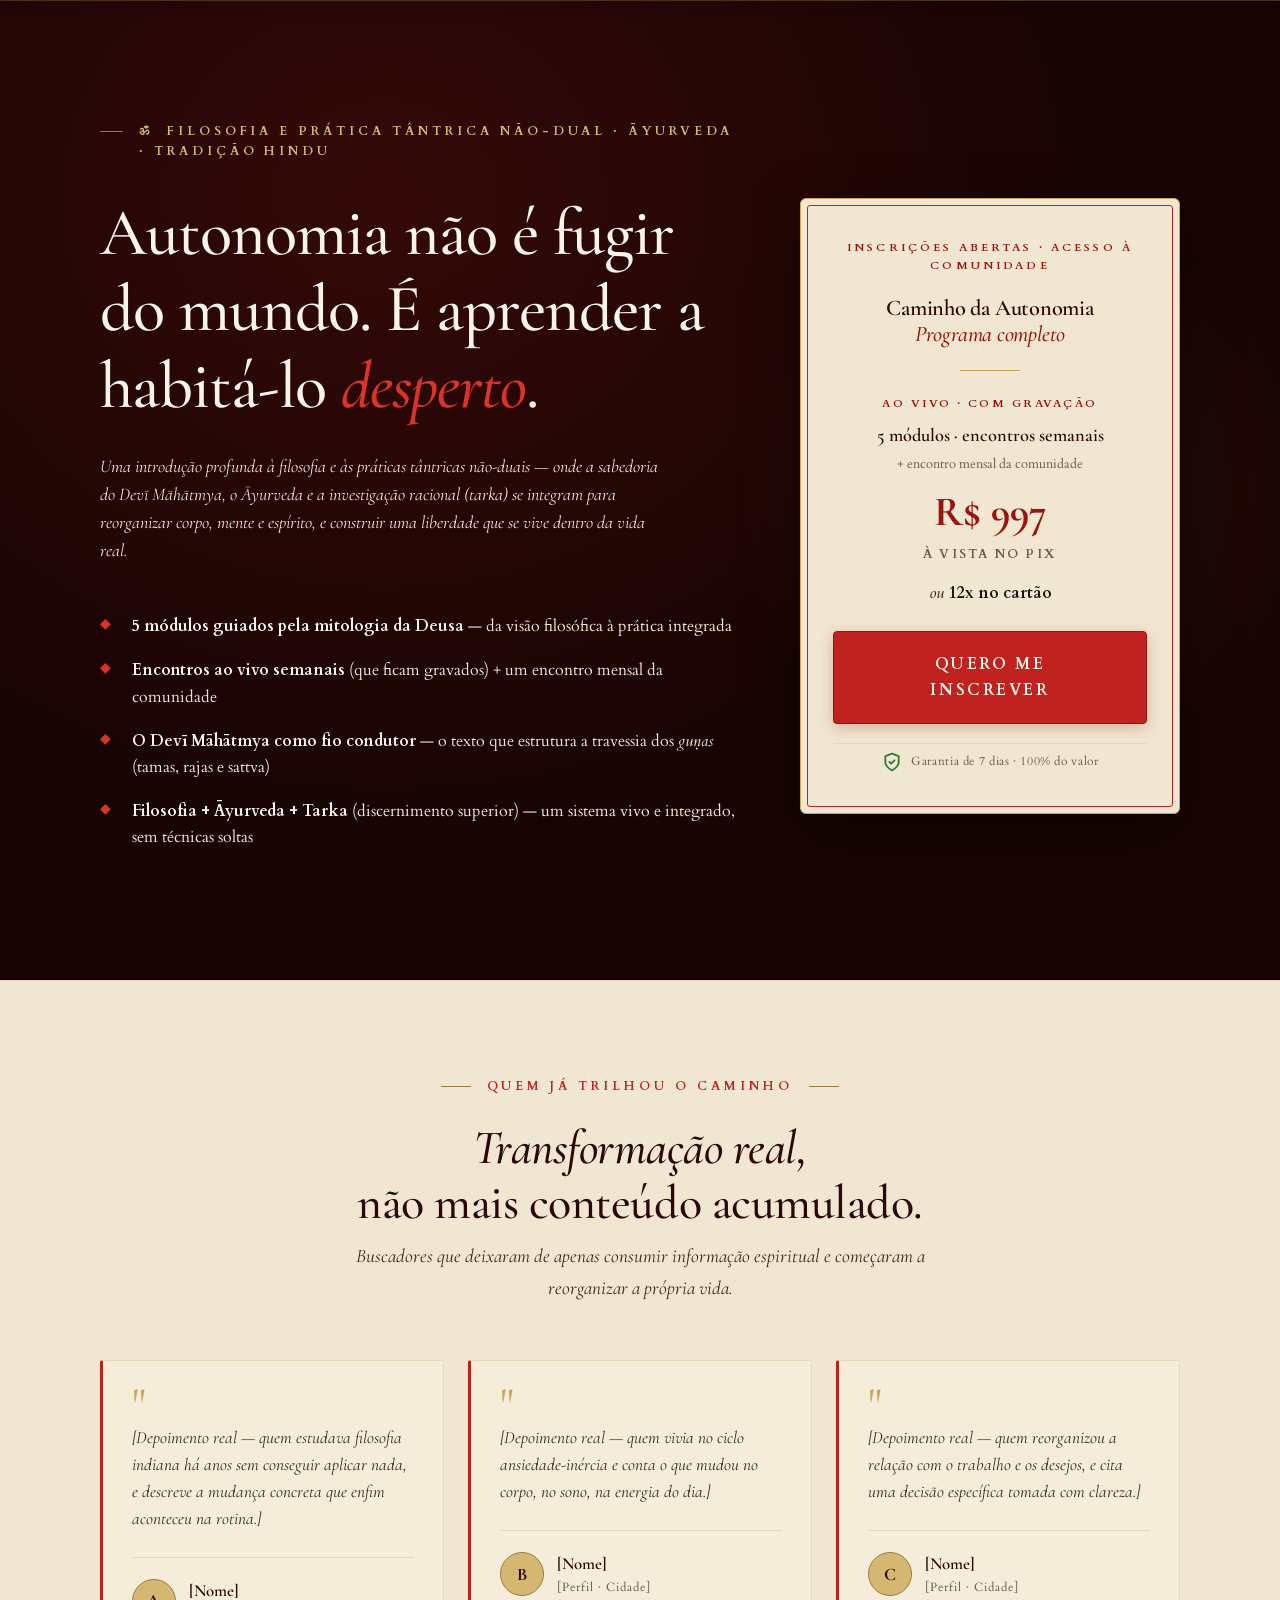
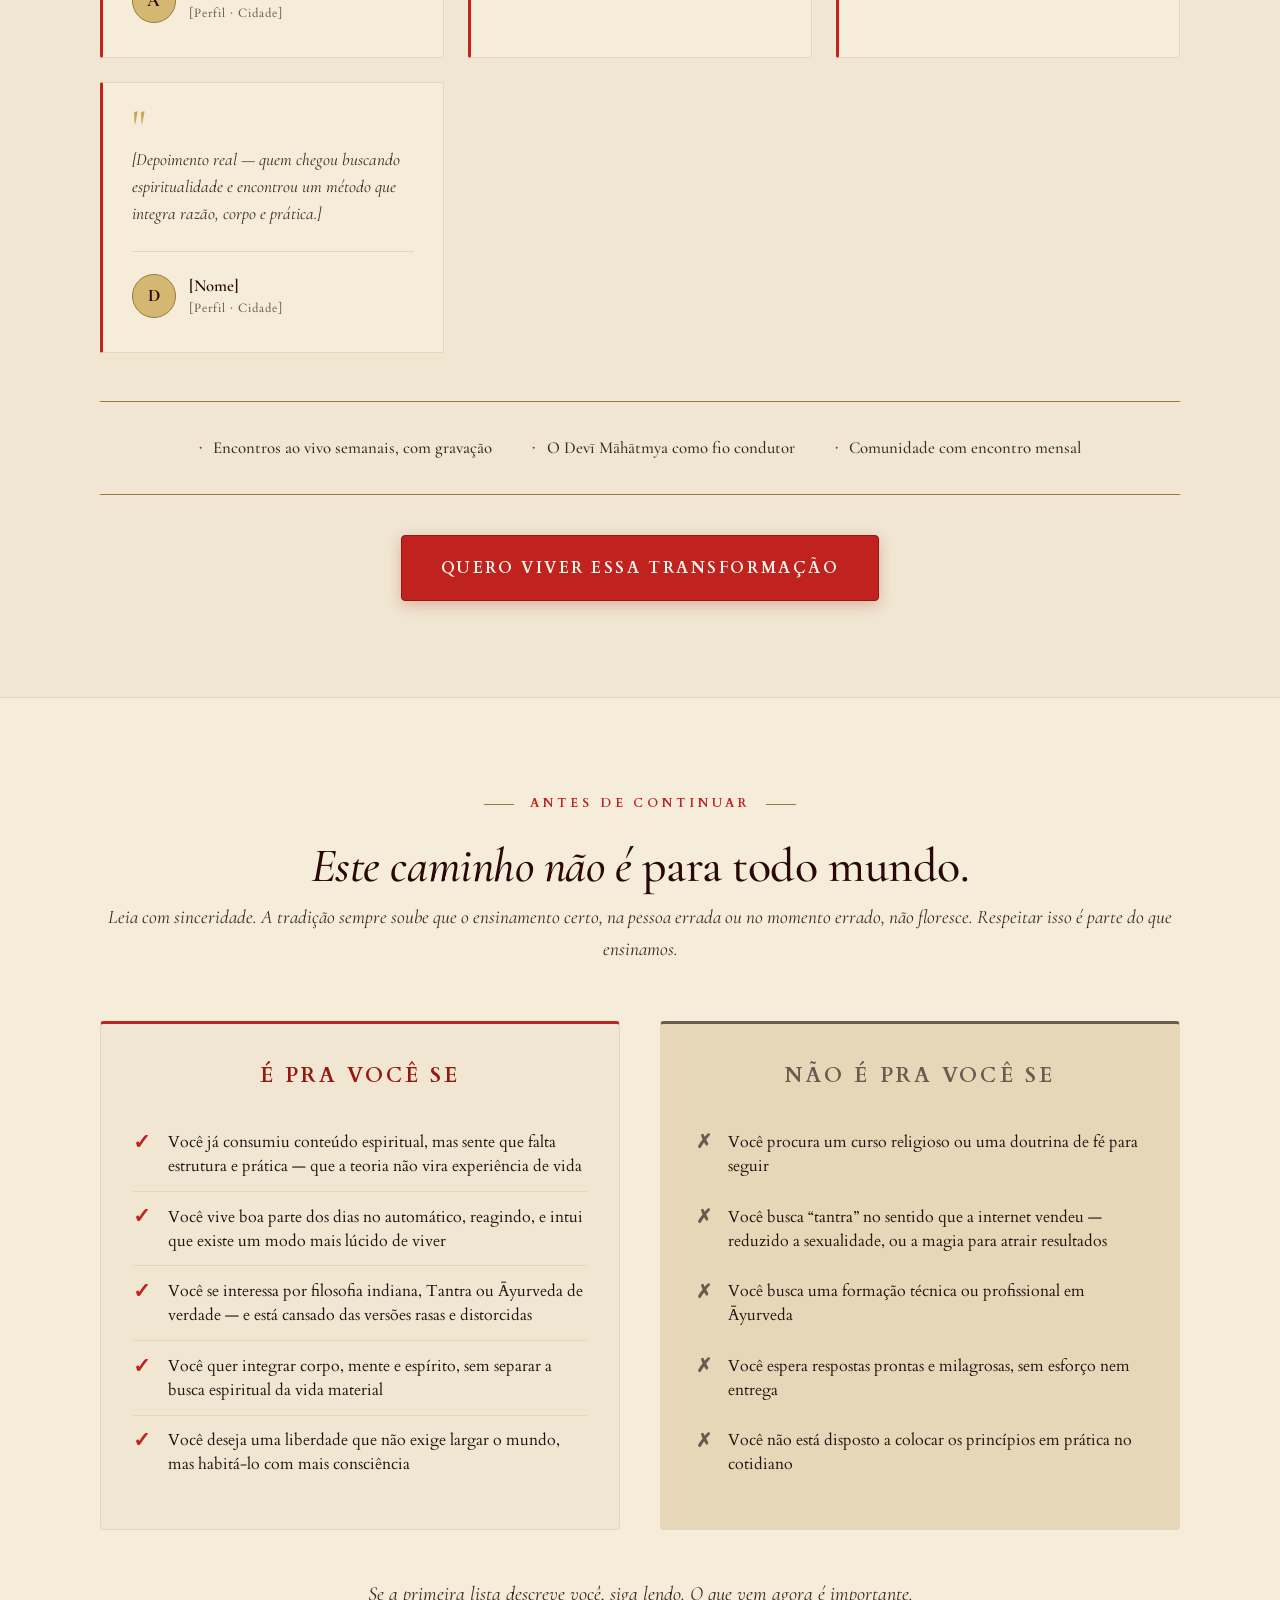
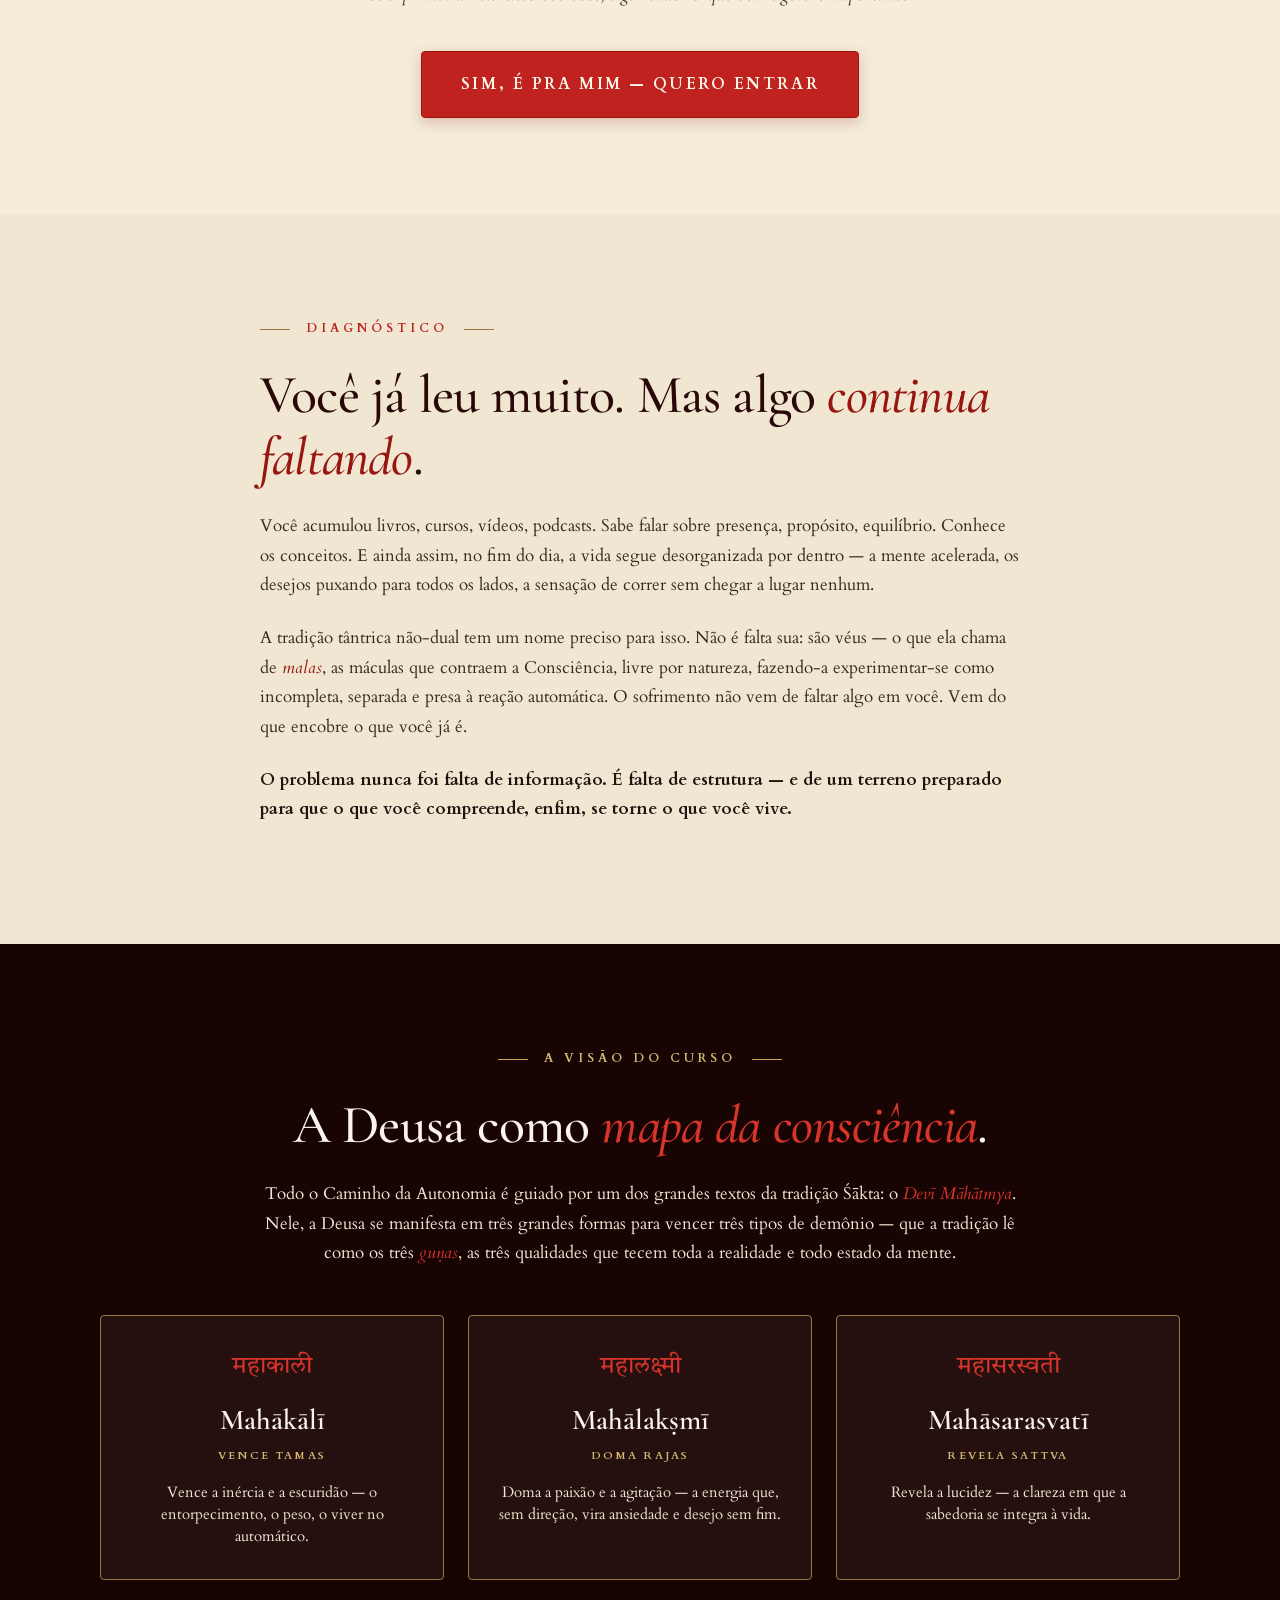
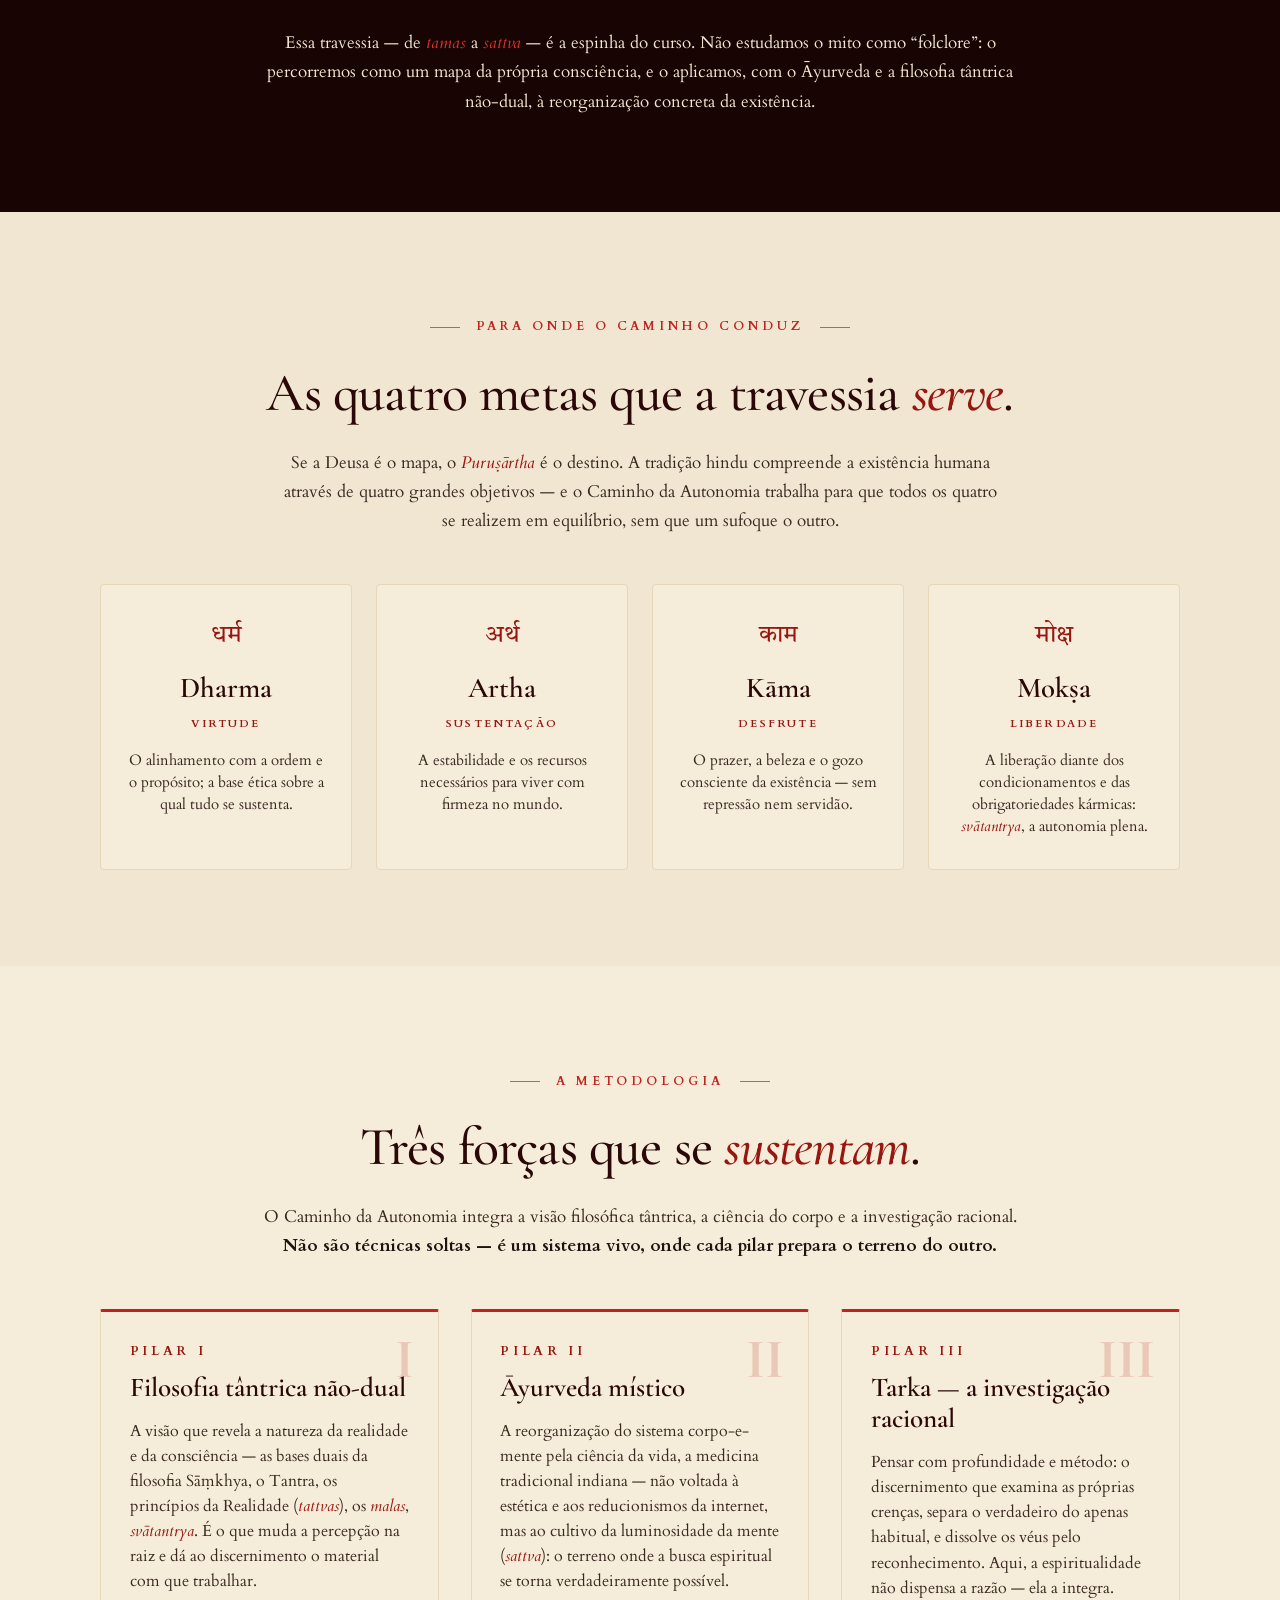
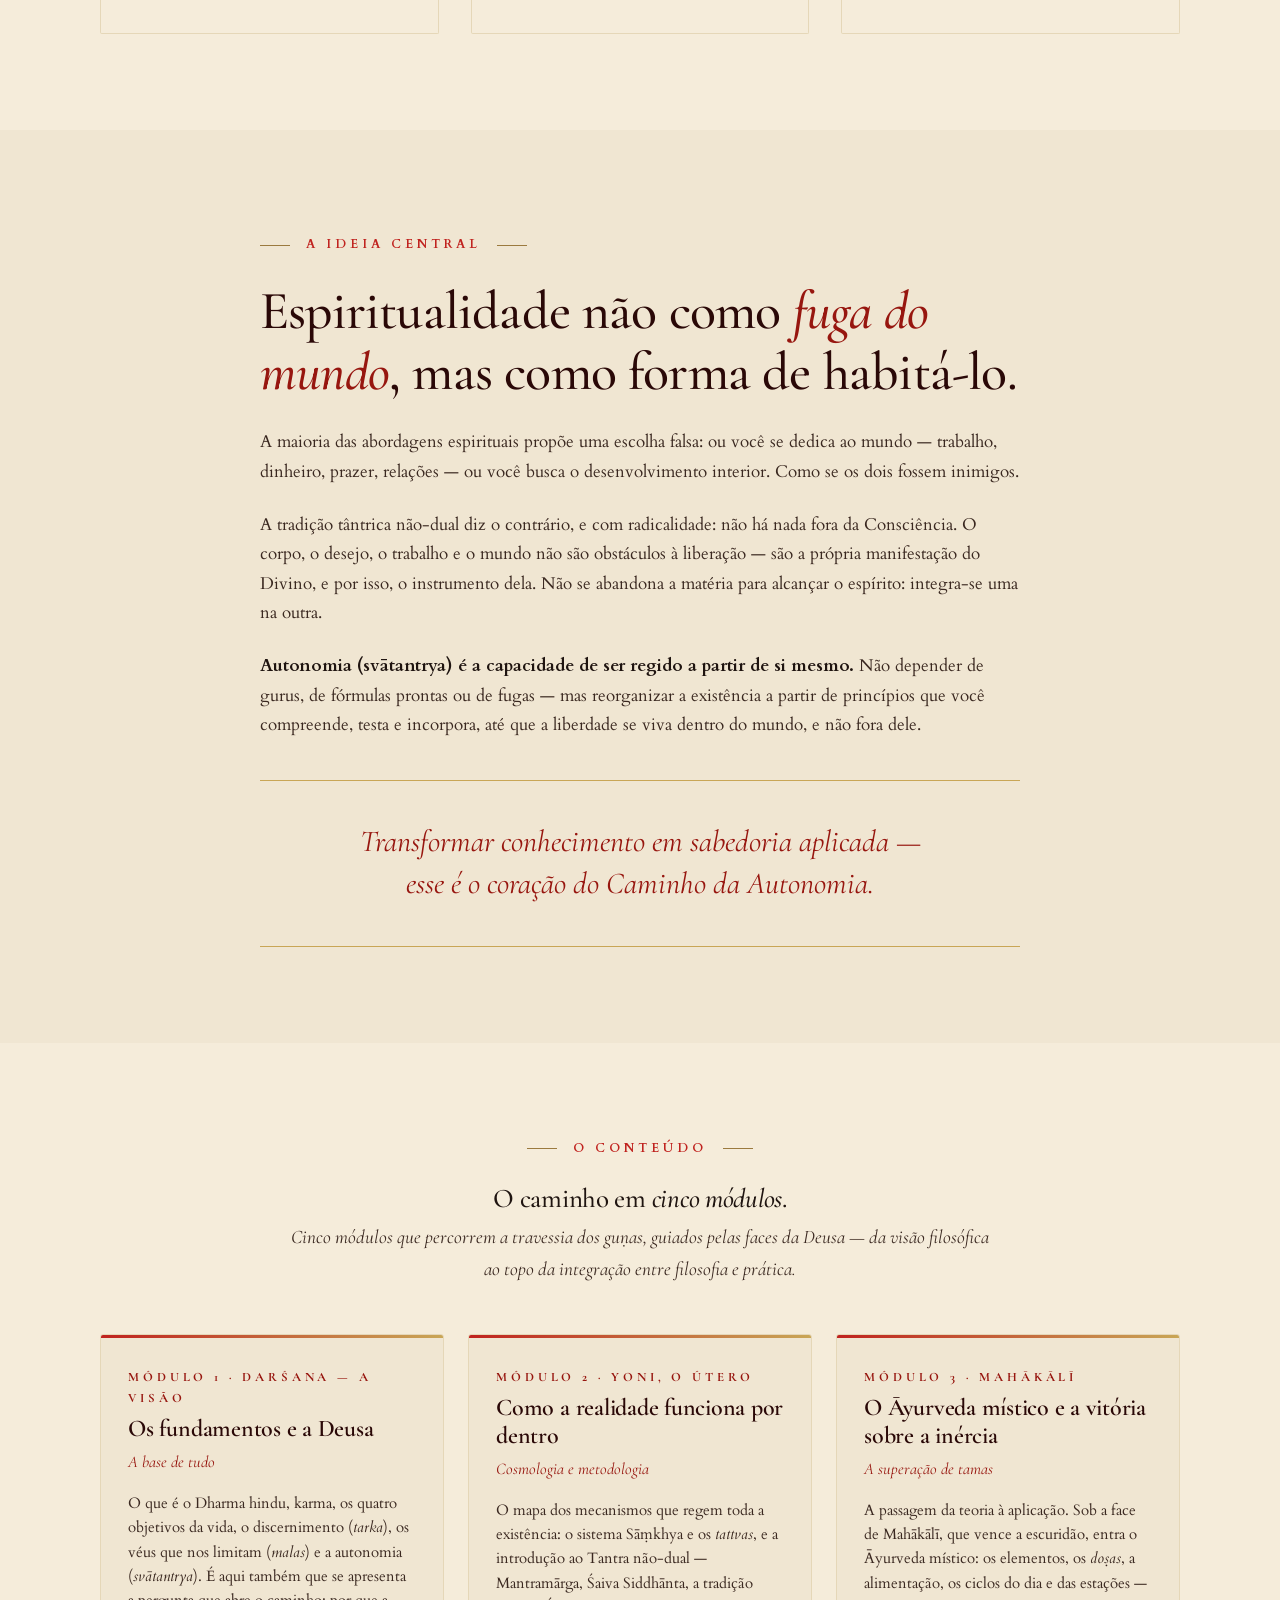
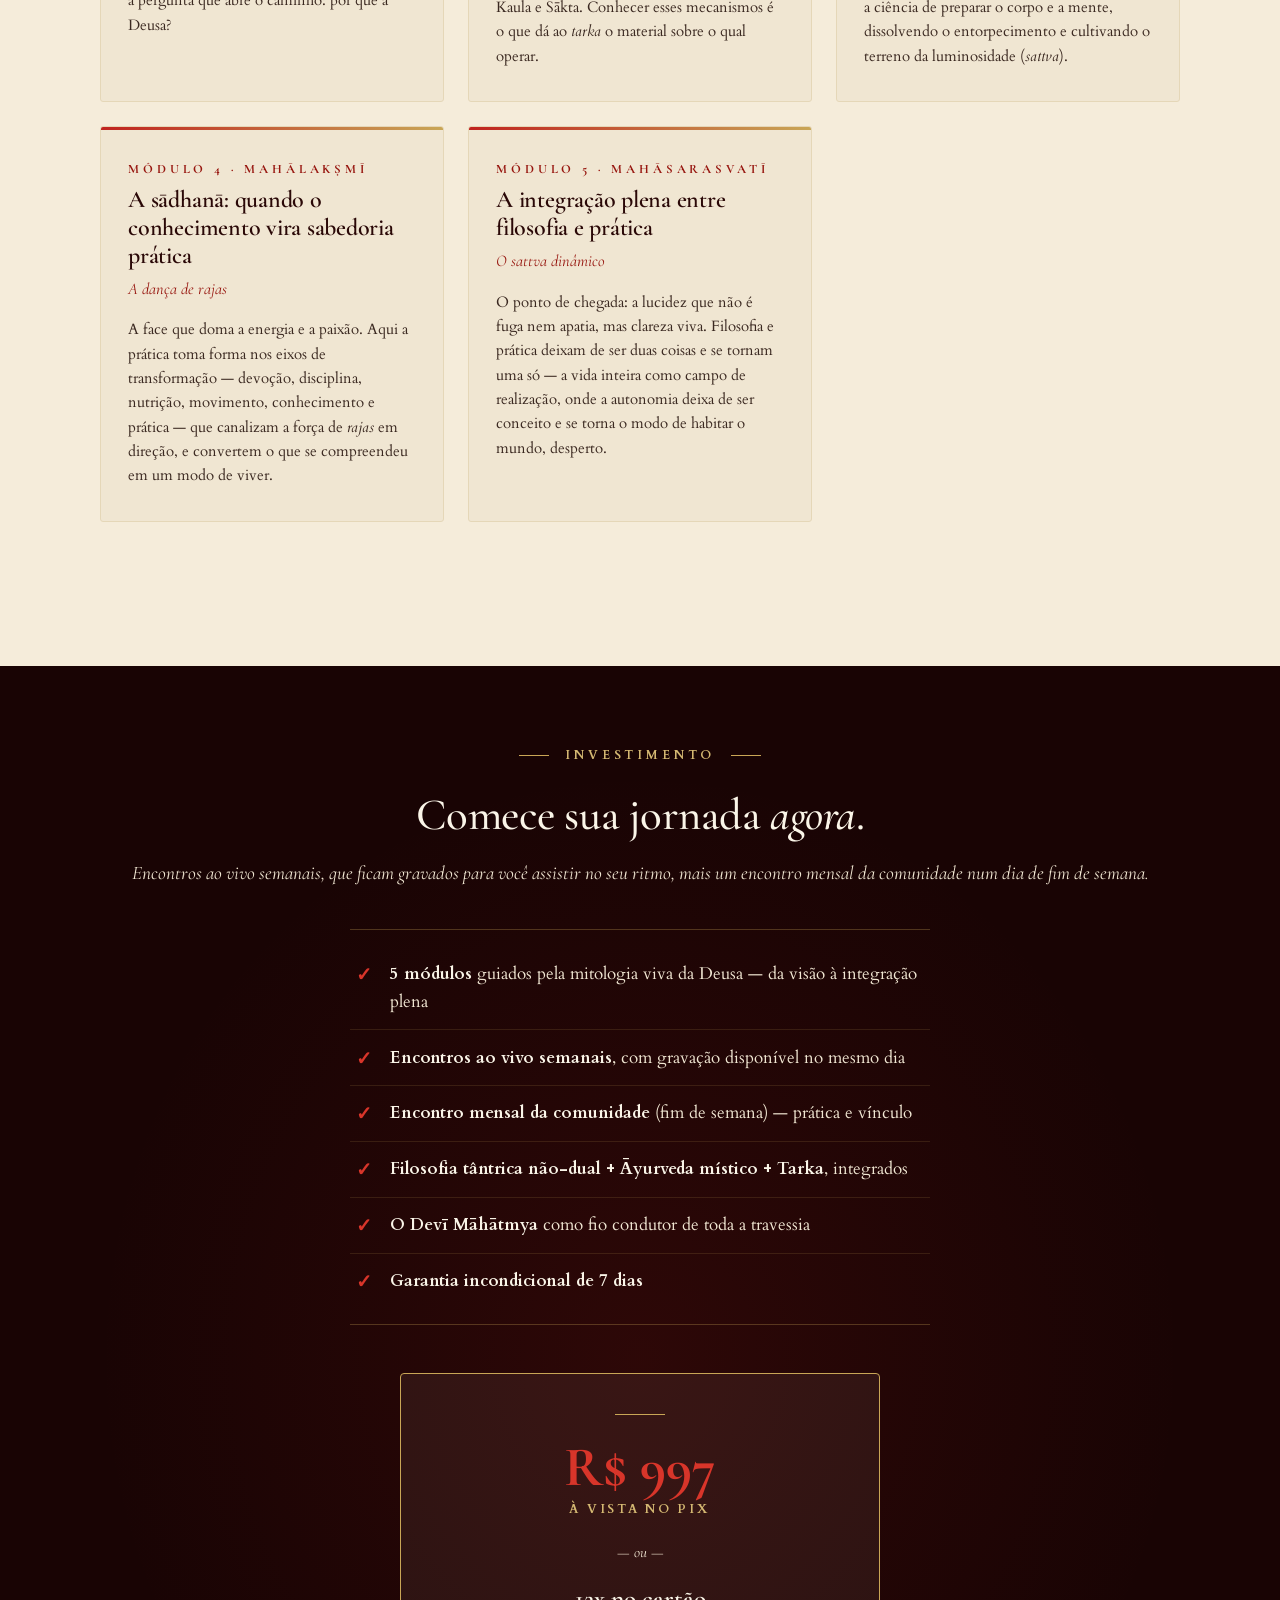
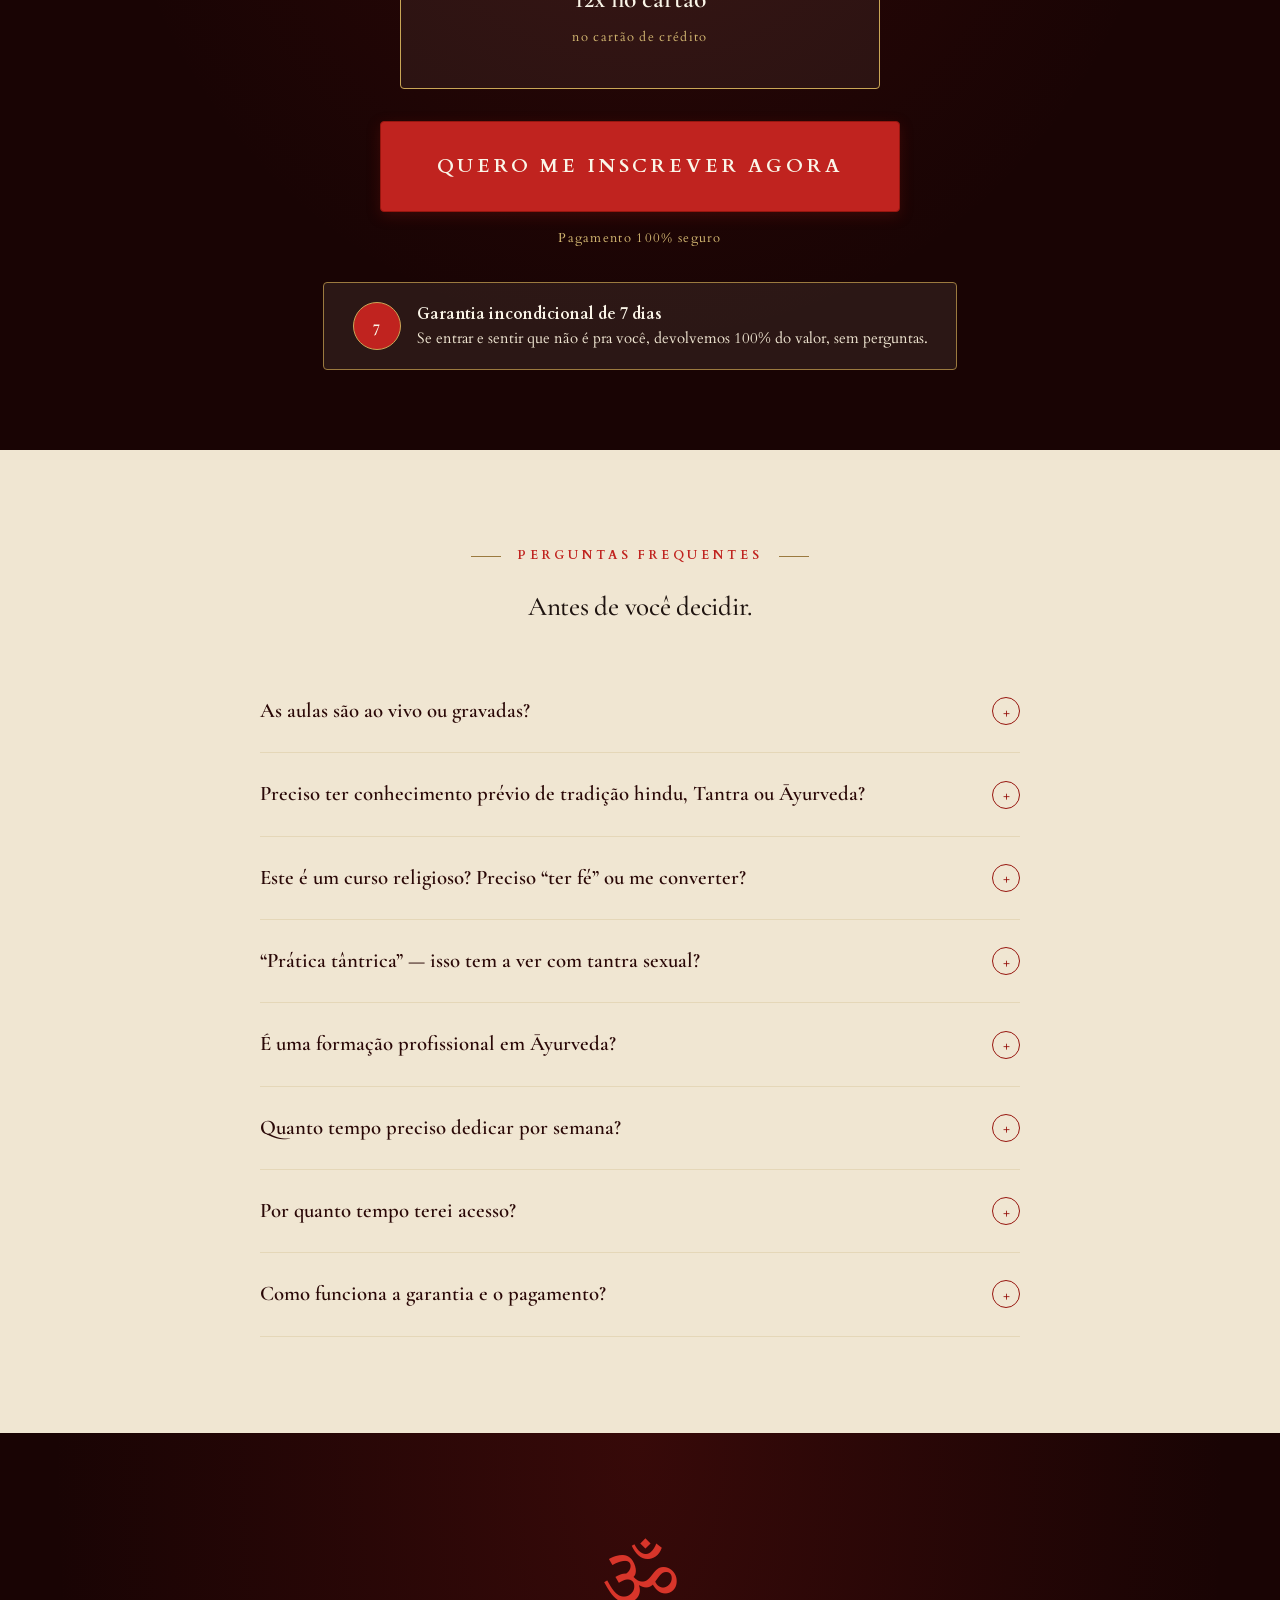
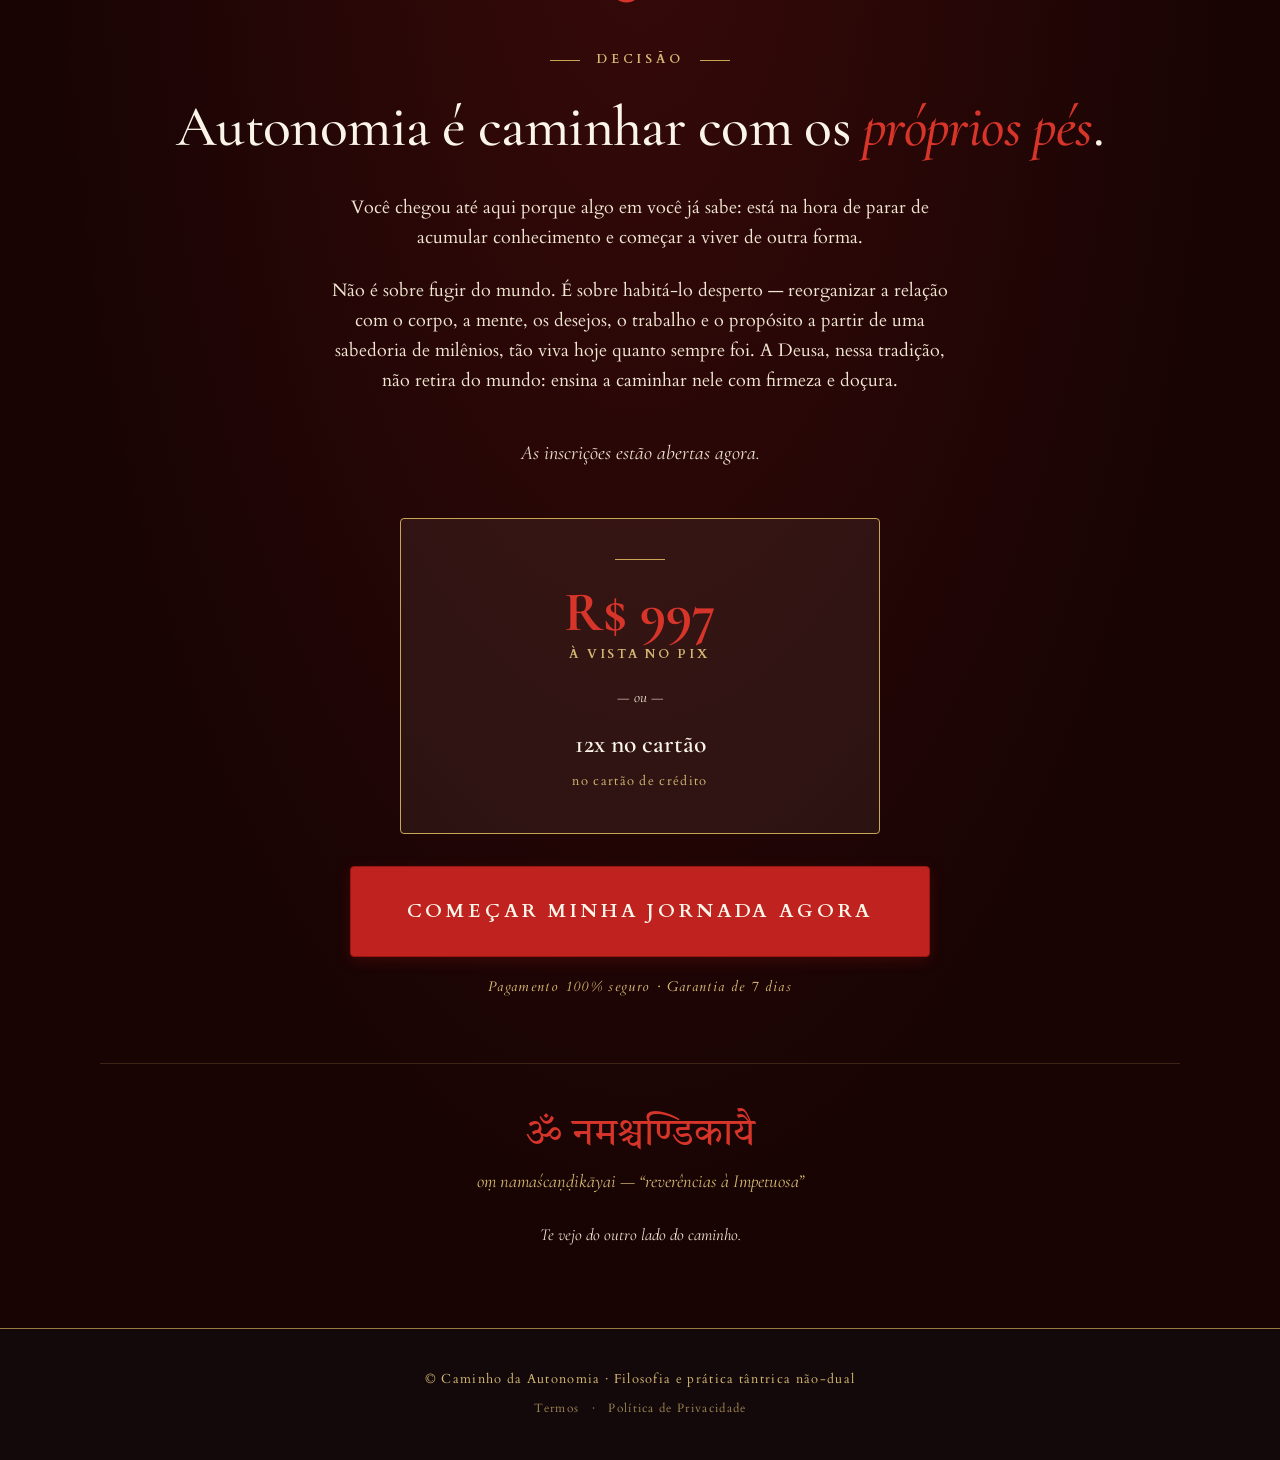
==== commit e889f140: "Reescreve a pagina de vendas conforme o documento revisado Substitui o conteudo do site pela reescri" ====
--- a/index.html
+++ b/index.html
@@ -10,12 +10,12 @@
 })(window,document,'script','dataLayer','GTM-NLQMTTMT');</script>
 <!-- End Google Tag Manager -->
 <meta name="viewport" content="width=device-width, initial-scale=1.0">
-<title>Caminho da Autonomia · Educação Espiritual e Desenvolvimento Humano</title>
-<meta name="description" content="Uma jornada estruturada de transformação baseada no Ayurveda, na investigação racional e na sabedoria da tradição hindu. Aulas gravadas, acesso imediato.">
+<title>Caminho da Autonomia · Introdução à filosofia e às práticas tântricas não-duais</title>
+<meta name="description" content="Uma introdução profunda à filosofia e às práticas tântricas não-duais. O Devī Māhātmya, o Āyurveda e a investigação racional (tarka) integrados para reorganizar corpo, mente e espírito — e construir a liberdade dentro do mundo. Encontros ao vivo semanais, gravados.">
 
 <meta property="og:type" content="website">
-<meta property="og:title" content="Caminho da Autonomia · Educação Espiritual e Desenvolvimento Humano">
-<meta property="og:description" content="Disciplina a serviço da liberdade. Uma jornada de reorganização existencial baseada nos Puruṣārthas.">
+<meta property="og:title" content="Autonomia não é fugir do mundo. É aprender a habitá-lo desperto.">
+<meta property="og:description" content="Filosofia e prática tântrica não-dual, Āyurveda e a sabedoria da Deusa, num caminho de reorganização existencial rumo ao svātantrya.">
 
 <link rel="preconnect" href="https://fonts.googleapis.com">
 <link rel="preconnect" href="https://fonts.gstatic.com" crossorigin>
@@ -33,8 +33,8 @@
 <!-- === STICKY TOP BAR === -->
 <div class="sticky-bar" id="stickyBar">
   <div class="info">
-    <div class="label">Caminho da Autonomia · Aulas gravadas</div>
-    <div class="value">Acesso imediato · R$ 797</div>
+    <div class="label">Caminho da Autonomia · Encontros ao vivo semanais</div>
+    <div class="value">Inscrições abertas · R$ 997</div>
   </div>
   <a href="#oferta" class="btn-sticky">Quero me inscrever</a>
 </div>
@@ -46,32 +46,33 @@
   <div class="container">
     <div class="hero-grid">
       <div class="hero-content">
-        <span class="eyebrow">ॐ&nbsp;&nbsp;Educação espiritual · Tradição hindu · Ayurveda</span>
-        <h1>Disciplina a serviço da <em>liberdade</em>.</h1>
-        <p class="hero-subhead">Uma jornada estruturada de transformação baseada no Ayurveda, na investigação racional e na sabedoria milenar da tradição hindu — para quem deseja caminhar com os próprios pés.</p>
+        <span class="eyebrow">ॐ&nbsp;&nbsp;Filosofia e prática tântrica não-dual · Āyurveda · Tradição hindu</span>
+        <h1>Autonomia não é fugir do mundo. É aprender a habitá-lo <em>desperto</em>.</h1>
+        <p class="hero-subhead">Uma introdução profunda à filosofia e às práticas tântricas não-duais — onde a sabedoria do Devī Māhātmya, o Āyurveda e a investigação racional (tarka) se integram para reorganizar corpo, mente e espírito, e construir uma liberdade que se vive dentro da vida real.</p>
         <ul class="hero-bullets">
-          <li><strong>4 módulos completos</strong> — Artha, Kāma, Dharma e Mokṣa, os quatro grandes objetivos da vida</li>
-          <li><strong>Aulas 100% gravadas</strong> — estude no seu ritmo, quando e onde quiser</li>
-          <li><strong>Acesso imediato</strong> após a confirmação da inscrição</li>
-          <li><strong>Metodologia integrada</strong> — Ayurveda, investigação racional (Tarka) e aplicação prática</li>
+          <li><strong>5 módulos guiados pela mitologia da Deusa</strong> — da visão filosófica à prática integrada</li>
+          <li><strong>Encontros ao vivo semanais</strong> (que ficam gravados) + um encontro mensal da comunidade</li>
+          <li><strong>O Devī Māhātmya como fio condutor</strong> — o texto que estrutura a travessia dos <em>guṇas</em> (tamas, rajas e sattva)</li>
+          <li><strong>Filosofia + Āyurveda + Tarka</strong> (discernimento superior) — um sistema vivo e integrado, sem técnicas soltas</li>
         </ul>
       </div>
 
       <aside class="offer-card">
-        <div class="offer-label">Inscrições abertas · Acesso imediato</div>
+        <div class="offer-label">Inscrições abertas · Acesso à comunidade</div>
         <h3 class="offer-title">Caminho da Autonomia<br><em style="font-style: italic; color: var(--saffron-deep); font-weight: 500;">Programa completo</em></h3>
         <div class="offer-divider"></div>
         <div style="text-align:center; margin-bottom:1rem; position:relative;">
-          <div style="font-size:0.7rem; letter-spacing:0.22em; text-transform:uppercase; color:var(--saffron-deep); font-weight:700; margin-bottom:0.4rem;">Online · No seu ritmo</div>
-          <div style="font-family:'Cormorant Garamond',serif; font-size:1.15rem; color:var(--maroon); font-weight:600;">4 módulos · aulas gravadas</div>
-          <div style="font-size:0.82rem; color:var(--ink-mute); margin-top:0.2rem;">acesso liberado na hora da compra</div>
+          <div style="font-size:0.7rem; letter-spacing:0.22em; text-transform:uppercase; color:var(--saffron-deep); font-weight:700; margin-bottom:0.4rem;">Ao vivo · com gravação</div>
+          <div style="font-family:'Cormorant Garamond',serif; font-size:1.15rem; color:var(--maroon); font-weight:600;">5 módulos · encontros semanais</div>
+          <div style="font-size:0.82rem; color:var(--ink-mute); margin-top:0.2rem;">+ encontro mensal da comunidade</div>
         </div>
         <div class="price-block">
-          <span class="price-main">R$ 797</span>
+          <span class="price-main">R$ 997</span>
           <span class="price-pix">à vista no PIX</span>
+          <!-- Quando souber o valor da parcela, troque por: ou <strong>12x de R$ XX,XX</strong> -->
           <div class="price-installments">ou <strong>12x no cartão</strong></div>
         </div>
-        <a href="COLOQUE_SEU_LINK_AQUI" class="btn-primary">Começar minha jornada</a>
+        <a href="COLOQUE_SEU_LINK_AQUI" class="btn-primary">Quero me inscrever</a>
         <div class="seal">
           <svg xmlns="http://www.w3.org/2000/svg" width="20" height="20" viewBox="0 0 24 24" fill="none" stroke="currentColor" stroke-width="2.2" stroke-linecap="round" stroke-linejoin="round"><path d="M12 22s8-4 8-10V5l-8-3-8 3v7c0 6 8 10 8 10z"/><path d="m9 12 2 2 4-4"/></svg>
           <span>Garantia de 7 dias · 100% do valor</span>
@@ -82,6 +83,14 @@
 </section>
 
 <!-- ===== BLOCO 2 — DEPOIMENTOS ===== -->
+<!--
+  ATENÇÃO: os 4 cartões abaixo são PLACEHOLDERS. Substitua por depoimentos reais
+  (nome, perfil/cidade e 2 a 4 linhas sobre a virada CONCRETA — uma mudança na rotina,
+  no corpo, no propósito, numa decisão tomada com clareza). Varie os perfis.
+  Se ainda não houver nenhum depoimento real, é mais honesto APAGAR esta seção inteira
+  (de <section class="testimonials"> até o </section> correspondente) e reinseri-la depois.
+  Não invente depoimentos.
+-->
 <section class="testimonials">
   <div class="container">
     <div style="text-align: center;">
@@ -93,42 +102,42 @@
     <div class="text-testimonials">
       <article class="testimonial-card">
         <div class="quote-mark">"</div>
-        <p>[Depoimento do aluno — sobre a virada concreta que viveu no programa. 2 a 4 linhas, de preferência mencionando uma mudança real na rotina, no propósito ou na relação consigo mesmo.]</p>
+        <p>[Depoimento real — quem estudava filosofia indiana há anos sem conseguir aplicar nada, e descreve a mudança concreta que enfim aconteceu na rotina.]</p>
         <div class="person">
           <div class="avatar">A</div>
-          <div class="info"><div class="name">[Nome do aluno]</div><div class="role">[Perfil · Cidade]</div></div>
+          <div class="info"><div class="name">[Nome]</div><div class="role">[Perfil · Cidade]</div></div>
         </div>
       </article>
       <article class="testimonial-card">
         <div class="quote-mark">"</div>
-        <p>[Depoimento do aluno — outro perfil, outra dor resolvida. Variar entre quem buscava clareza de propósito, equilíbrio emocional ou disciplina.]</p>
+        <p>[Depoimento real — quem vivia no ciclo ansiedade-inércia e conta o que mudou no corpo, no sono, na energia do dia.]</p>
         <div class="person">
           <div class="avatar">B</div>
-          <div class="info"><div class="name">[Nome do aluno]</div><div class="role">[Perfil · Cidade]</div></div>
+          <div class="info"><div class="name">[Nome]</div><div class="role">[Perfil · Cidade]</div></div>
         </div>
       </article>
       <article class="testimonial-card">
         <div class="quote-mark">"</div>
-        <p>[Depoimento do aluno — perspectiva diferente, ex.: alguém que consumia conteúdo espiritual há anos e finalmente sentiu transformação aplicada no dia a dia.]</p>
+        <p>[Depoimento real — quem reorganizou a relação com o trabalho e os desejos, e cita uma decisão específica tomada com clareza.]</p>
         <div class="person">
           <div class="avatar">C</div>
-          <div class="info"><div class="name">[Nome do aluno]</div><div class="role">[Perfil · Cidade]</div></div>
+          <div class="info"><div class="name">[Nome]</div><div class="role">[Perfil · Cidade]</div></div>
         </div>
       </article>
       <article class="testimonial-card">
         <div class="quote-mark">"</div>
-        <p>[Depoimento do aluno — talvez alguém que reorganizou a relação com o trabalho, os desejos e os relacionamentos a partir dos princípios do programa.]</p>
+        <p>[Depoimento real — quem chegou buscando espiritualidade e encontrou um método que integra razão, corpo e prática.]</p>
         <div class="person">
           <div class="avatar">D</div>
-          <div class="info"><div class="name">[Nome do aluno]</div><div class="role">[Perfil · Cidade]</div></div>
+          <div class="info"><div class="name">[Nome]</div><div class="role">[Perfil · Cidade]</div></div>
         </div>
       </article>
     </div>
 
     <div class="credentials-strip">
-      <div class="credential">Sabedoria milenar aplicada</div>
-      <div class="credential">Método estruturado em 4 módulos</div>
-      <div class="credential">Acesso imediato ao conteúdo</div>
+      <div class="credential">Encontros ao vivo semanais, com gravação</div>
+      <div class="credential">O Devī Māhātmya como fio condutor</div>
+      <div class="credential">Comunidade com encontro mensal</div>
     </div>
 
     <div class="btn-center">
@@ -142,32 +151,32 @@
   <div class="container">
     <div style="text-align: center;"><span class="eyebrow centered">Antes de continuar</span></div>
     <h2><em>Este caminho não é</em> para todo mundo.</h2>
-    <p class="lede">Leia com sinceridade. A coluna da esquerda fala com quem este caminho serve. A da direita, com quem não vai aproveitar.</p>
+    <p class="lede">Leia com sinceridade. A tradição sempre soube que o ensinamento certo, na pessoa errada ou no momento errado, não floresce. Respeitar isso é parte do que ensinamos.</p>
 
     <div class="for-whom-grid">
       <div class="for-whom-col yes">
         <h3>É pra você se</h3>
         <ul>
-          <li>Você é um buscador espiritual que deseja integrar conhecimento e prática</li>
-          <li>Você busca maior clareza sobre propósito e direção de vida</li>
-          <li>Você está cansado de consumir conteúdos sem transformação real</li>
-          <li>Você deseja construir uma rotina mais consciente e virtuosa</li>
-          <li>Você quer reorganizar sua relação com o corpo, a mente, os desejos e o trabalho</li>
+          <li>Você já consumiu conteúdo espiritual, mas sente que falta estrutura e prática — que a teoria não vira experiência de vida</li>
+          <li>Você vive boa parte dos dias no automático, reagindo, e intui que existe um modo mais lúcido de viver</li>
+          <li>Você se interessa por filosofia indiana, Tantra ou Āyurveda de verdade — e está cansado das versões rasas e distorcidas</li>
+          <li>Você quer integrar corpo, mente e espírito, sem separar a busca espiritual da vida material</li>
+          <li>Você deseja uma liberdade que não exige largar o mundo, mas habitá-lo com mais consciência</li>
         </ul>
       </div>
       <div class="for-whom-col no">
         <h3>Não é pra você se</h3>
         <ul>
-          <li>Você procura um curso religioso ou uma doutrina de fé</li>
-          <li>Você quer uma formação profissional ou técnica em Ayurveda</li>
-          <li>Você busca técnicas soltas e descontextualizadas para aplicar isoladamente</li>
-          <li>Você espera uma abordagem esotérica superficial, sem fundamento</li>
+          <li>Você procura um curso religioso ou uma doutrina de fé para seguir</li>
+          <li>Você busca “tantra” no sentido que a internet vendeu — reduzido a sexualidade, ou a magia para atrair resultados</li>
+          <li>Você busca uma formação técnica ou profissional em Āyurveda</li>
+          <li>Você espera respostas prontas e milagrosas, sem esforço nem entrega</li>
           <li>Você não está disposto a colocar os princípios em prática no cotidiano</li>
         </ul>
       </div>
     </div>
 
-    <p class="for-whom-closer">Se os critérios da coluna da esquerda descrevem você, continue lendo. O que vem agora é importante.</p>
+    <p class="for-whom-closer">Se a primeira lista descreve você, siga lendo. O que vem agora é importante.</p>
     <div class="btn-center"><a href="#oferta" class="btn-primary">Sim, é pra mim — quero entrar</a></div>
   </div>
 </section>
@@ -177,121 +186,159 @@
   <div class="container-narrow">
     <span class="eyebrow">Diagnóstico</span>
     <h2>Você já leu muito. Mas algo <em>continua faltando</em>.</h2>
-    <p>Você acumulou livros, cursos, vídeos, podcasts. Sabe falar sobre presença, propósito, equilíbrio. Conhece os conceitos. E ainda assim, no fim do dia, a vida segue desorganizada por dentro — a mente acelerada, os desejos puxando para todos os lados, a sensação de estar correndo sem chegar a lugar nenhum.</p>
-    <p>Você sente que existe uma coerência possível entre corpo, mente, trabalho, relacionamentos e propósito. Mas falta o fio que costura tudo isso. Falta um caminho que transforme o que você já sabe em algo que você efetivamente <em>vive</em>.</p>
-    <p><strong>Isso não é falta de informação. É falta de estrutura.</strong></p>
-  </div>
-</section>
-
-<!-- ===== BLOCO 5 — PURUSHARTHAS ===== -->
+    <p>Você acumulou livros, cursos, vídeos, podcasts. Sabe falar sobre presença, propósito, equilíbrio. Conhece os conceitos. E ainda assim, no fim do dia, a vida segue desorganizada por dentro — a mente acelerada, os desejos puxando para todos os lados, a sensação de correr sem chegar a lugar nenhum.</p>
+    <p>A tradição tântrica não-dual tem um nome preciso para isso. Não é falta sua: são véus — o que ela chama de <em>malas</em>, as máculas que contraem a Consciência, livre por natureza, fazendo-a experimentar-se como incompleta, separada e presa à reação automática. O sofrimento não vem de faltar algo em você. Vem do que encobre o que você já é.</p>
+    <p><strong>O problema nunca foi falta de informação. É falta de estrutura — e de um terreno preparado para que o que você compreende, enfim, se torne o que você vive.</strong></p>
+  </div>
+</section>
+
+<!-- ===== BLOCO 5 — A DEUSA COMO MAPA ===== -->
 <section class="content-section dark">
   <div class="container">
     <div class="centered"><span class="eyebrow">A visão do curso</span></div>
-    <h2 style="text-align:center;">Os quatro grandes <em>objetivos da vida</em>.</h2>
-    <p style="text-align:center; max-width: 680px; margin: 0 auto;">A tradição hindu compreende a existência humana através de quatro grandes objetivos, conhecidos como <em>Puruṣārthas</em>. Eles são a bússola que organiza toda a jornada do Caminho da Autonomia.</p>
-
-    <div class="purusharthas-grid">
+    <h2 style="text-align:center;">A Deusa como <em>mapa da consciência</em>.</h2>
+    <p style="text-align:center; max-width: 760px; margin: 0 auto;">Todo o Caminho da Autonomia é guiado por um dos grandes textos da tradição Śākta: o <em>Devī Māhātmya</em>. Nele, a Deusa se manifesta em três grandes formas para vencer três tipos de demônio — que a tradição lê como os três <em>guṇas</em>, as três qualidades que tecem toda a realidade e todo estado da mente.</p>
+
+    <div class="purusharthas-grid three">
+      <div class="pur-card">
+        <div class="pur-sanskrit">महाकाली</div>
+        <div class="pur-name">Mahākālī</div>
+        <div class="pur-tag">Vence tamas</div>
+        <p>Vence a inércia e a escuridão — o entorpecimento, o peso, o viver no automático.</p>
+      </div>
+      <div class="pur-card">
+        <div class="pur-sanskrit">महालक्ष्मी</div>
+        <div class="pur-name">Mahālakṣmī</div>
+        <div class="pur-tag">Doma rajas</div>
+        <p>Doma a paixão e a agitação — a energia que, sem direção, vira ansiedade e desejo sem fim.</p>
+      </div>
+      <div class="pur-card">
+        <div class="pur-sanskrit">महासरस्वती</div>
+        <div class="pur-name">Mahāsarasvatī</div>
+        <div class="pur-tag">Revela sattva</div>
+        <p>Revela a lucidez — a clareza em que a sabedoria se integra à vida.</p>
+      </div>
+    </div>
+
+    <p style="text-align:center; max-width: 760px; margin: 3rem auto 0;">Essa travessia — de <em>tamas</em> a <em>sattva</em> — é a espinha do curso. Não estudamos o mito como “folclore”: o percorremos como um mapa da própria consciência, e o aplicamos, com o Āyurveda e a filosofia tântrica não-dual, à reorganização concreta da existência.</p>
+  </div>
+</section>
+
+<!-- ===== BLOCO 6 — PURUṢĀRTHAS (O TELOS) ===== -->
+<section class="content-section parchment">
+  <div class="container">
+    <div class="centered"><span class="eyebrow">Para onde o caminho conduz</span></div>
+    <h2 style="text-align:center;">As quatro metas que a travessia <em>serve</em>.</h2>
+    <p style="text-align:center; max-width: 720px; margin: 0 auto;">Se a Deusa é o mapa, o <em>Puruṣārtha</em> é o destino. A tradição hindu compreende a existência humana através de quatro grandes objetivos — e o Caminho da Autonomia trabalha para que todos os quatro se realizem em equilíbrio, sem que um sufoque o outro.</p>
+
+    <div class="purusharthas-grid light">
+      <div class="pur-card">
+        <div class="pur-sanskrit">धर्म</div>
+        <div class="pur-name">Dharma</div>
+        <div class="pur-tag">Virtude</div>
+        <p>O alinhamento com a ordem e o propósito; a base ética sobre a qual tudo se sustenta.</p>
+      </div>
       <div class="pur-card">
         <div class="pur-sanskrit">अर्थ</div>
         <div class="pur-name">Artha</div>
         <div class="pur-tag">Sustentação</div>
-        <p>Estabilidade e os recursos necessários para viver com firmeza.</p>
+        <p>A estabilidade e os recursos necessários para viver com firmeza no mundo.</p>
       </div>
       <div class="pur-card">
         <div class="pur-sanskrit">काम</div>
         <div class="pur-name">Kāma</div>
         <div class="pur-tag">Desfrute</div>
-        <p>Prazer, beleza e o desfrute consciente da existência.</p>
-      </div>
-      <div class="pur-card">
-        <div class="pur-sanskrit">धर्म</div>
-        <div class="pur-name">Dharma</div>
-        <div class="pur-tag">Virtude</div>
-        <p>Virtude universal e alinhamento com a ordem cósmica.</p>
+        <p>O prazer, a beleza e o gozo consciente da existência — sem repressão nem servidão.</p>
       </div>
       <div class="pur-card">
         <div class="pur-sanskrit">मोक्ष</div>
         <div class="pur-name">Mokṣa</div>
         <div class="pur-tag">Liberdade</div>
-        <p>Liberdade diante dos condicionamentos e das obrigatoriedades kármicas.</p>
-      </div>
-    </div>
-  </div>
-</section>
-
-<!-- ===== BLOCO 6 — METODOLOGIA ===== -->
+        <p>A liberação diante dos condicionamentos e das obrigatoriedades kármicas: <em>svātantrya</em>, a autonomia plena.</p>
+      </div>
+    </div>
+  </div>
+</section>
+
+<!-- ===== BLOCO 7 — METODOLOGIA ===== -->
 <section class="content-section parchment-soft">
   <div class="container">
     <div class="centered"><span class="eyebrow">A metodologia</span></div>
-    <h2 style="text-align:center;">Três pilares de <em>transformação</em>.</h2>
-    <p style="text-align:center; max-width: 720px; margin: 0 auto;">O Caminho da Autonomia integra conhecimento tradicional, investigação racional e aplicação prática no cotidiano. <strong>Não são técnicas soltas — é um sistema vivo, onde cada pilar sustenta o outro.</strong></p>
+    <h2 style="text-align:center;">Três forças que se <em>sustentam</em>.</h2>
+    <p style="text-align:center; max-width: 760px; margin: 0 auto;">O Caminho da Autonomia integra a visão filosófica tântrica, a ciência do corpo e a investigação racional. <strong>Não são técnicas soltas — é um sistema vivo, onde cada pilar prepara o terreno do outro.</strong></p>
 
     <div class="pillars-grid">
       <div class="pillar-card">
         <div class="pillar-num">I</div>
-        <h3>Pilar 1</h3>
-        <div class="pillar-title">Ayurveda</div>
-        <p>Reorganização do sistema corpo-e-mente através da ciência tradicional do Ayurveda. A base material e energética para uma vida equilibrada começa pelo corpo e pela rotina.</p>
+        <h3>Pilar I</h3>
+        <div class="pillar-title">Filosofia tântrica não-dual</div>
+        <p>A visão que revela a natureza da realidade e da consciência — as bases duais da filosofia Sāṃkhya, o Tantra, os princípios da Realidade (<em>tattvas</em>), os <em>malas</em>, <em>svātantrya</em>. É o que muda a percepção na raiz e dá ao discernimento o material com que trabalhar.</p>
       </div>
       <div class="pillar-card">
         <div class="pillar-num">II</div>
-        <h3>Pilar 2</h3>
-        <div class="pillar-title">Tarka</div>
-        <p>Investigação racional: pensar com profundidade, questionar com método e compreender com clareza. A espiritualidade aqui não dispensa a razão — ela a integra.</p>
+        <h3>Pilar II</h3>
+        <div class="pillar-title">Āyurveda místico</div>
+        <p>A reorganização do sistema corpo-e-mente pela ciência da vida, a medicina tradicional indiana — não voltada à estética e aos reducionismos da internet, mas ao cultivo da luminosidade da mente (<em>sattva</em>): o terreno onde a busca espiritual se torna verdadeiramente possível.</p>
       </div>
       <div class="pillar-card">
         <div class="pillar-num">III</div>
-        <h3>Pilar 3</h3>
-        <div class="pillar-title">Aplicação prática</div>
-        <p>A integração dos princípios milenares no dia a dia: rotina, trabalho, desejos, relacionamentos e propósito. Conhecimento só transforma quando vira sabedoria aplicada.</p>
-      </div>
-    </div>
-  </div>
-</section>
-
-<!-- ===== BLOCO 7 — IDEIA CENTRAL ===== -->
+        <h3>Pilar III</h3>
+        <div class="pillar-title">Tarka — a investigação racional</div>
+        <p>Pensar com profundidade e método: o discernimento que examina as próprias crenças, separa o verdadeiro do apenas habitual, e dissolve os véus pelo reconhecimento. Aqui, a espiritualidade não dispensa a razão — ela a integra.</p>
+      </div>
+    </div>
+  </div>
+</section>
+
+<!-- ===== BLOCO 8 — IDEIA CENTRAL ===== -->
 <section class="content-section parchment">
   <div class="container-narrow">
     <span class="eyebrow">A ideia central</span>
     <h2>Espiritualidade não como <em>fuga do mundo</em>, mas como forma de habitá-lo.</h2>
-    <p>A maioria das abordagens espirituais propõe uma escolha falsa: ou você se dedica ao mundo material — trabalho, dinheiro, prazer, relações — ou você busca o desenvolvimento interior. Como se os dois fossem inimigos.</p>
-    <p>A tradição hindu há milênios diz o contrário. Artha, Kāma, Dharma e Mokṣa não competem — eles se sustentam. A estabilidade material serve à virtude. O prazer consciente serve ao propósito. E tudo isso, vivido com lucidez, conduz à liberdade.</p>
-    <p><strong>Autonomia espiritual é a capacidade de caminhar com os próprios pés.</strong> Não depender de gurus, de fórmulas prontas ou de fugas. É reorganizar a própria existência a partir de princípios que você compreende, testa e incorpora.</p>
-    <div class="discovery-emphasis">Transforme conhecimento em sabedoria aplicada.<br>Esse é o coração do Caminho da Autonomia.</div>
-  </div>
-</section>
-
-<!-- ===== BLOCO 8 — MÓDULOS ===== -->
+    <p>A maioria das abordagens espirituais propõe uma escolha falsa: ou você se dedica ao mundo — trabalho, dinheiro, prazer, relações — ou você busca o desenvolvimento interior. Como se os dois fossem inimigos.</p>
+    <p>A tradição tântrica não-dual diz o contrário, e com radicalidade: não há nada fora da Consciência. O corpo, o desejo, o trabalho e o mundo não são obstáculos à liberação — são a própria manifestação do Divino, e por isso, o instrumento dela. Não se abandona a matéria para alcançar o espírito: integra-se uma na outra.</p>
+    <p><strong>Autonomia (svātantrya) é a capacidade de ser regido a partir de si mesmo.</strong> Não depender de gurus, de fórmulas prontas ou de fugas — mas reorganizar a existência a partir de princípios que você compreende, testa e incorpora, até que a liberdade se viva dentro do mundo, e não fora dele.</p>
+    <div class="discovery-emphasis">Transformar conhecimento em sabedoria aplicada —<br>esse é o coração do Caminho da Autonomia.</div>
+  </div>
+</section>
+
+<!-- ===== BLOCO 9 — MÓDULOS ===== -->
 <section class="offer-detail" id="modulos">
   <div class="container">
     <div style="text-align: center;"><span class="eyebrow centered">O conteúdo</span></div>
-    <h2 style="text-align: center;">O caminho em <em>quatro módulos</em>.</h2>
-    <p style="text-align: center; max-width: 640px; margin: 0 auto 1rem; font-style: italic; font-family: 'Cormorant Garamond', serif; font-size: 1.2rem; color: var(--ink-soft);">Quatro módulos completos em aulas gravadas, percorrendo os quatro Puruṣārthas numa sequência pensada para reorganizar a sua vida do alicerce ao topo.</p>
+    <h2 style="text-align: center;">O caminho em <em>cinco módulos</em>.</h2>
+    <p style="text-align: center; max-width: 700px; margin: 0 auto 1rem; font-style: italic; font-family: 'Cormorant Garamond', serif; font-size: 1.2rem; color: var(--ink-soft);">Cinco módulos que percorrem a travessia dos guṇas, guiados pelas faces da Deusa — da visão filosófica ao topo da integração entre filosofia e prática.</p>
 
     <div class="lives-grid">
       <article class="live-card">
-        <div class="live-number">Módulo 1 · Artha</div>
-        <h3>Estrutura e Sustentação</h3>
-        <div class="live-subtitle">A base de uma vida estável</div>
-        <p>Construa o alicerce material e prático da jornada: corpo, rotina, recursos e estabilidade. Através do Ayurveda, você reorganiza o sistema corpo-e-mente para sustentar tudo o que vem depois.</p>
+        <div class="live-number">Módulo 1 · Darśana — A Visão</div>
+        <h3>Os fundamentos e a Deusa</h3>
+        <div class="live-subtitle">A base de tudo</div>
+        <p>O que é o Dharma hindu, karma, os quatro objetivos da vida, o discernimento (<em>tarka</em>), os véus que nos limitam (<em>malas</em>) e a autonomia (<em>svātantrya</em>). É aqui também que se apresenta a pergunta que abre o caminho: por que a Deusa?</p>
       </article>
       <article class="live-card">
-        <div class="live-number">Módulo 2 · Kāma</div>
-        <h3>O desfrute consciente da existência</h3>
-        <div class="live-subtitle">Prazer sem escravidão</div>
-        <p>Aprenda a se relacionar com o prazer e a beleza de forma consciente — sem repressão e sem servidão aos desejos. O gozo da vida integrado à virtude, não em conflito com ela.</p>
+        <div class="live-number">Módulo 2 · Yoni, o útero</div>
+        <h3>Como a realidade funciona por dentro</h3>
+        <div class="live-subtitle">Cosmologia e metodologia</div>
+        <p>O mapa dos mecanismos que regem toda a existência: o sistema Sāṃkhya e os <em>tattvas</em>, e a introdução ao Tantra não-dual — Mantramārga, Śaiva Siddhānta, a tradição Kaula e Śākta. Conhecer esses mecanismos é o que dá ao <em>tarka</em> o material sobre o qual operar.</p>
       </article>
       <article class="live-card">
-        <div class="live-number">Módulo 3 · Dharma</div>
-        <h3>Virtude, propósito e investigação racional</h3>
-        <div class="live-subtitle">O alinhamento com a ordem</div>
-        <p>Alinhe a sua vida à virtude universal através da investigação racional (Tarka) e da clareza de propósito. Aqui o pensamento se torna instrumento de transformação.</p>
+        <div class="live-number">Módulo 3 · Mahākālī</div>
+        <h3>O Āyurveda místico e a vitória sobre a inércia</h3>
+        <div class="live-subtitle">A superação de tamas</div>
+        <p>A passagem da teoria à aplicação. Sob a face de Mahākālī, que vence a escuridão, entra o Āyurveda místico: os elementos, os <em>doṣas</em>, a alimentação, os ciclos do dia e das estações — a ciência de preparar o corpo e a mente, dissolvendo o entorpecimento e cultivando o terreno da luminosidade (<em>sattva</em>).</p>
       </article>
       <article class="live-card">
-        <div class="live-number">Módulo 4 · Mokṣa</div>
-        <h3>Liberdade interior e integração</h3>
-        <div class="live-subtitle">O ponto de chegada</div>
-        <p>Integre toda a jornada e desenvolva liberdade diante dos condicionamentos e das obrigatoriedades kármicas. A autonomia espiritual verdadeira: caminhar com os próprios pés.</p>
+        <div class="live-number">Módulo 4 · Mahālakṣmī</div>
+        <h3>A sādhanā: quando o conhecimento vira sabedoria prática</h3>
+        <div class="live-subtitle">A dança de rajas</div>
+        <p>A face que doma a energia e a paixão. Aqui a prática toma forma nos eixos de transformação — devoção, disciplina, nutrição, movimento, conhecimento e prática — que canalizam a força de <em>rajas</em> em direção, e convertem o que se compreendeu em um modo de viver.</p>
+      </article>
+      <article class="live-card">
+        <div class="live-number">Módulo 5 · Mahāsarasvatī</div>
+        <h3>A integração plena entre filosofia e prática</h3>
+        <div class="live-subtitle">O sattva dinâmico</div>
+        <p>O ponto de chegada: a lucidez que não é fuga nem apatia, mas clareza viva. Filosofia e prática deixam de ser duas coisas e se tornam uma só — a vida inteira como campo de realização, onde a autonomia deixa de ser conceito e se torna o modo de habitar o mundo, desperto.</p>
       </article>
     </div>
   </div>
@@ -301,22 +348,23 @@
 <section class="price-anchor" id="oferta">
   <div class="container">
     <span class="eyebrow centered">Investimento</span>
-    <h2>Comece sua jornada <em>hoje</em>.</h2>
-    <p class="lede">Acesso imediato a todas as aulas gravadas · estude no seu ritmo, quando e onde quiser</p>
+    <h2>Comece sua jornada <em>agora</em>.</h2>
+    <p class="lede">Encontros ao vivo semanais, que ficam gravados para você assistir no seu ritmo, mais um encontro mensal da comunidade num dia de fim de semana.</p>
 
     <ul class="includes-list">
-      <li><strong>4 módulos completos</strong> — Artha, Kāma, Dharma e Mokṣa</li>
-      <li><strong>Aulas 100% gravadas</strong> para assistir no seu ritmo, quantas vezes quiser</li>
-      <li><strong>Acesso imediato</strong> após a confirmação da inscrição</li>
-      <li><strong>Metodologia integrada</strong> — Ayurveda, investigação racional (Tarka) e aplicação prática</li>
-      <li><strong>Uma jornada de reorganização existencial</strong> rumo à autonomia espiritual</li>
+      <li><strong>5 módulos</strong> guiados pela mitologia viva da Deusa — da visão à integração plena</li>
+      <li><strong>Encontros ao vivo semanais</strong>, com gravação disponível no mesmo dia</li>
+      <li><strong>Encontro mensal da comunidade</strong> (fim de semana) — prática e vínculo</li>
+      <li><strong>Filosofia tântrica não-dual + Āyurveda místico + Tarka</strong>, integrados</li>
+      <li><strong>O Devī Māhātmya</strong> como fio condutor de toda a travessia</li>
       <li><strong>Garantia incondicional de 7 dias</strong></li>
     </ul>
 
     <div class="price-stack">
-      <div class="price-main">R$ 797</div>
+      <div class="price-main">R$ 997</div>
       <div class="price-pix-tag">à vista no PIX</div>
       <div class="or">— ou —</div>
+      <!-- Quando souber o valor da parcela, troque a linha abaixo por: 12x de R$ XX,XX -->
       <div class="price-installments">12x no cartão</div>
       <div class="price-installments-note">no cartão de crédito</div>
     </div>
@@ -328,7 +376,7 @@
       <div class="seal-icon">7</div>
       <div class="seal-text">
         <strong>Garantia incondicional de 7 dias</strong>
-        Se entrar e perceber que não é pra você, devolvemos 100% do valor, sem perguntas.
+        Se entrar e sentir que não é pra você, devolvemos 100% do valor, sem perguntas.
       </div>
     </div>
   </div>
@@ -343,35 +391,35 @@
     <div class="faq-list">
       <details class="faq-item">
         <summary class="faq-question">As aulas são ao vivo ou gravadas?<span class="toggle">+</span></summary>
-        <div class="faq-answer">Todas as aulas são gravadas. Você recebe acesso imediato após a confirmação da compra e pode assistir no seu ritmo, quantas vezes quiser.</div>
-      </details>
-      <details class="faq-item">
-        <summary class="faq-question">Por quanto tempo terei acesso ao curso?<span class="toggle">+</span></summary>
-        <div class="faq-answer">[Defina aqui o período de acesso — ex.: acesso por 1 ano, 2 anos ou vitalício à plataforma e a todas as atualizações do programa.]</div>
-      </details>
-      <details class="faq-item">
-        <summary class="faq-question">Preciso ter conhecimento prévio sobre a tradição hindu ou Ayurveda?<span class="toggle">+</span></summary>
-        <div class="faq-answer">Não. O programa foi estruturado para introduzir você aos fundamentos filosóficos e práticos desde a base, de forma progressiva e acessível.</div>
-      </details>
-      <details class="faq-item">
-        <summary class="faq-question">Este é um curso religioso?<span class="toggle">+</span></summary>
-        <div class="faq-answer">Não. O Caminho da Autonomia não é um curso religioso, nem exige nenhuma filiação de fé. É uma jornada educacional que integra conhecimento tradicional, investigação racional e aplicação prática no cotidiano.</div>
-      </details>
-      <details class="faq-item">
-        <summary class="faq-question">É uma formação profissional em Ayurveda?<span class="toggle">+</span></summary>
-        <div class="faq-answer">Não. O Ayurveda é utilizado aqui como ferramenta de reorganização do sistema corpo-e-mente dentro da jornada, e não como formação técnica ou profissionalizante.</div>
+        <div class="faq-answer">Os encontros são ao vivo, semanais, e ficam gravados para você assistir quando e quantas vezes quiser. Além deles, há um encontro mensal da comunidade, num dia de fim de semana, para prática e troca.</div>
+      </details>
+      <details class="faq-item">
+        <summary class="faq-question">Preciso ter conhecimento prévio de tradição hindu, Tantra ou Āyurveda?<span class="toggle">+</span></summary>
+        <div class="faq-answer">Não. Este é um curso de introdução: apresenta os fundamentos filosóficos e práticos desde a base, de forma progressiva e acessível — inclusive uma leitura introdutória do próprio Devī Māhātmya.</div>
+      </details>
+      <details class="faq-item">
+        <summary class="faq-question">Este é um curso religioso? Preciso “ter fé” ou me converter?<span class="toggle">+</span></summary>
+        <div class="faq-answer">Não. O Caminho da Autonomia não é religioso e não exige nenhuma filiação de fé. É um caminho de investigação: integra filosofia, ciência do corpo (Āyurveda) e razão (tarka). A devoção, quando aparece, é oferecida como prática, nunca como dogma obrigatório.</div>
+      </details>
+      <details class="faq-item">
+        <summary class="faq-question">“Prática tântrica” — isso tem a ver com tantra sexual?<span class="toggle">+</span></summary>
+        <div class="faq-answer">Não. Aqui, Tantra é a tradição filosófica não-dual de mais de mil anos — a visão de que corpo, mente e mundo são manifestação da Consciência. Nada a ver com o que a internet vendeu sob esse nome. As práticas são de reorganização do corpo-e-mente e cultivo da luminosidade mental (sattva), não técnicas de sexualidade nem magia. Também não são ensinados mantras secretos.</div>
+      </details>
+      <details class="faq-item">
+        <summary class="faq-question">É uma formação profissional em Āyurveda?<span class="toggle">+</span></summary>
+        <div class="faq-answer">Não. O Āyurveda é usado como ferramenta de reorganização do sistema corpo-e-mente dentro da jornada espiritual — um “Āyurveda místico”, voltado ao buscador — e não como formação técnica ou profissionalizante.</div>
       </details>
       <details class="faq-item">
         <summary class="faq-question">Quanto tempo preciso dedicar por semana?<span class="toggle">+</span></summary>
-        <div class="faq-answer">Como as aulas são gravadas, você organiza o próprio ritmo. O programa foi pensado para quem tem vida cheia — trabalho, família, prática própria — e quer avançar de forma consistente, sem pressa.</div>
-      </details>
-      <details class="faq-item">
-        <summary class="faq-question">Como funciona a garantia?<span class="toggle">+</span></summary>
-        <div class="faq-answer">Você tem 7 dias de garantia incondicional. Se sentir que o programa não é para você, basta solicitar o reembolso dentro desse período e devolvemos 100% do valor, sem perguntas.</div>
-      </details>
-      <details class="faq-item">
-        <summary class="faq-question">Quais são as formas de pagamento?<span class="toggle">+</span></summary>
-        <div class="faq-answer">À vista no PIX por R$ 797, ou em até 12x no cartão de crédito. O pagamento é processado em ambiente seguro pela plataforma de checkout.</div>
+        <div class="faq-answer">O necessário para acompanhar um encontro semanal e sustentar uma prática simples no cotidiano. O curso foi pensado para quem tem vida cheia — trabalho, família, prática própria — e quer avançar de forma consistente, sem pressa.</div>
+      </details>
+      <details class="faq-item">
+        <summary class="faq-question">Por quanto tempo terei acesso?<span class="toggle">+</span></summary>
+        <div class="faq-answer">[INSERIR: período de acesso às gravações — ex.: acesso por X tempo / enquanto durar a turma / vitalício.]</div>
+      </details>
+      <details class="faq-item">
+        <summary class="faq-question">Como funciona a garantia e o pagamento?<span class="toggle">+</span></summary>
+        <div class="faq-answer">Você tem 7 dias de garantia incondicional: se sentir que não é para você, basta pedir o reembolso dentro do período e devolvemos 100%, sem perguntas. O investimento é de R$ 997 à vista no PIX ou em até 12x no cartão, em ambiente seguro.</div>
       </details>
     </div>
   </div>
@@ -382,12 +430,13 @@
   <div class="container">
     <div class="om devanagari">ॐ</div>
     <span class="eyebrow">Decisão</span>
-    <h2>Autonomia espiritual é caminhar com os <em>próprios pés</em>.</h2>
-    <p>Você chegou até aqui porque algo em você sabe que está na hora de parar de acumular conhecimento e começar a viver de outra forma.</p>
-    <p style="margin-bottom: 3rem;">Não é sobre fugir do mundo. É sobre habitá-lo com consciência. Sobre reorganizar a sua relação com o corpo, a mente, os desejos, o trabalho e o propósito — a partir de princípios milenares que permanecem profundamente relevantes hoje. As inscrições estão abertas agora, com acesso imediato.</p>
+    <h2>Autonomia é caminhar com os <em>próprios pés</em>.</h2>
+    <p>Você chegou até aqui porque algo em você já sabe: está na hora de parar de acumular conhecimento e começar a viver de outra forma.</p>
+    <p style="margin-bottom: 2.5rem;">Não é sobre fugir do mundo. É sobre habitá-lo desperto — reorganizar a relação com o corpo, a mente, os desejos, o trabalho e o propósito a partir de uma sabedoria de milênios, tão viva hoje quanto sempre foi. A Deusa, nessa tradição, não retira do mundo: ensina a caminhar nele com firmeza e doçura.</p>
+    <p style="margin-bottom: 3rem; font-family: 'Cormorant Garamond', serif; font-style: italic; font-size: 1.25rem;">As inscrições estão abertas agora.</p>
 
     <div class="price-stack" style="background: rgba(245, 236, 218, 0.06);">
-      <div class="price-main">R$ 797</div>
+      <div class="price-main">R$ 997</div>
       <div class="price-pix-tag">à vista no PIX</div>
       <div class="or">— ou —</div>
       <div class="price-installments">12x no cartão</div>
@@ -398,8 +447,8 @@
     <p style="font-size: 0.85rem; color: var(--gold-soft); margin-top: 1.2rem; letter-spacing: 0.1em; font-style: italic;">Pagamento 100% seguro · Garantia de 7 dias</p>
 
     <div class="final-mantra">
-      <div class="devanagari">सत्यमेव जयते</div>
-      <div class="translit">Satyam eva jayate — só a verdade prevalece</div>
+      <div class="devanagari">ॐ नमश्चण्डिकायै</div>
+      <div class="translit">oṃ namaścaṇḍikāyai — “reverências à Impetuosa”</div>
       <div class="signature">Te vejo do outro lado do caminho.</div>
     </div>
   </div>
@@ -408,7 +457,7 @@
 </main>
 
 <footer>
-  © Caminho da Autonomia · Educação espiritual e desenvolvimento humano
+  © Caminho da Autonomia · Filosofia e prática tântrica não-dual
   <div class="links">
     <a href="#">Termos</a> · <a href="#">Política de Privacidade</a>
   </div>
--- a/style.css
+++ b/style.css
@@ -146,6 +146,11 @@
 }
 .hero-content .eyebrow { color: var(--gold-soft); margin-bottom: 2rem; }
 .hero-content .eyebrow::before, .hero-content .eyebrow::after { background: var(--gold-deep); }
+/* o kicker do hero é longo e quebra em duas linhas: sem o traço final, e com o
+   traço inicial alinhado à primeira linha, a quebra fica intencional */
+.hero-content .eyebrow { align-items: flex-start; }
+.hero-content .eyebrow::before { margin-top: 0.58rem; }
+.hero-content .eyebrow::after { display: none; }
 .hero h1 {
   font-size: clamp(2.6rem, 5.2vw, 4.4rem); color: var(--cream);
   margin-bottom: 1.8rem; font-weight: 500; letter-spacing: -0.015em;
@@ -296,8 +301,21 @@
 .pur-card .pur-name { font-family: 'Cormorant Garamond', serif; font-size: 1.8rem; color: var(--cream); font-weight: 600; margin-bottom: 0.2rem; }
 .pur-card .pur-tag { font-size: 0.68rem; letter-spacing: 0.2em; text-transform: uppercase; color: var(--gold-soft); font-weight: 700; margin-bottom: 1rem; }
 .pur-card p { font-size: 0.92rem; color: var(--parchment); line-height: 1.5; margin: 0; }
-@media (max-width: 860px) { .purusharthas-grid { grid-template-columns: 1fr 1fr; } }
-@media (max-width: 480px) { .purusharthas-grid { grid-template-columns: 1fr; } }
+
+/* variante de 3 colunas — usada pelas faces da Deusa */
+.purusharthas-grid.three { grid-template-columns: repeat(3, 1fr); }
+
+/* variante clara — mesma grade sobre fundo pergaminho */
+.purusharthas-grid.light .pur-card { background: var(--parchment-soft); border-color: var(--parchment-deep); }
+.purusharthas-grid.light .pur-card:hover { background: var(--parchment); border-color: var(--gold); }
+.purusharthas-grid.light .pur-card .pur-sanskrit { color: var(--saffron-deep); }
+.purusharthas-grid.light .pur-card .pur-name { color: var(--maroon); }
+.purusharthas-grid.light .pur-card .pur-tag { color: var(--saffron-deep); }
+.purusharthas-grid.light .pur-card p { color: var(--ink-soft); }
+.purusharthas-grid.light .pur-card p em { color: var(--saffron-deep); font-style: italic; }
+
+@media (max-width: 860px) { .purusharthas-grid, .purusharthas-grid.three { grid-template-columns: 1fr 1fr; } }
+@media (max-width: 480px) { .purusharthas-grid, .purusharthas-grid.three { grid-template-columns: 1fr; } }
 
 /* === METHOD PILLARS === */
 .pillars-grid { display: grid; grid-template-columns: repeat(auto-fit, minmax(280px, 1fr)); gap: 2rem; margin: 3rem 0 0; }
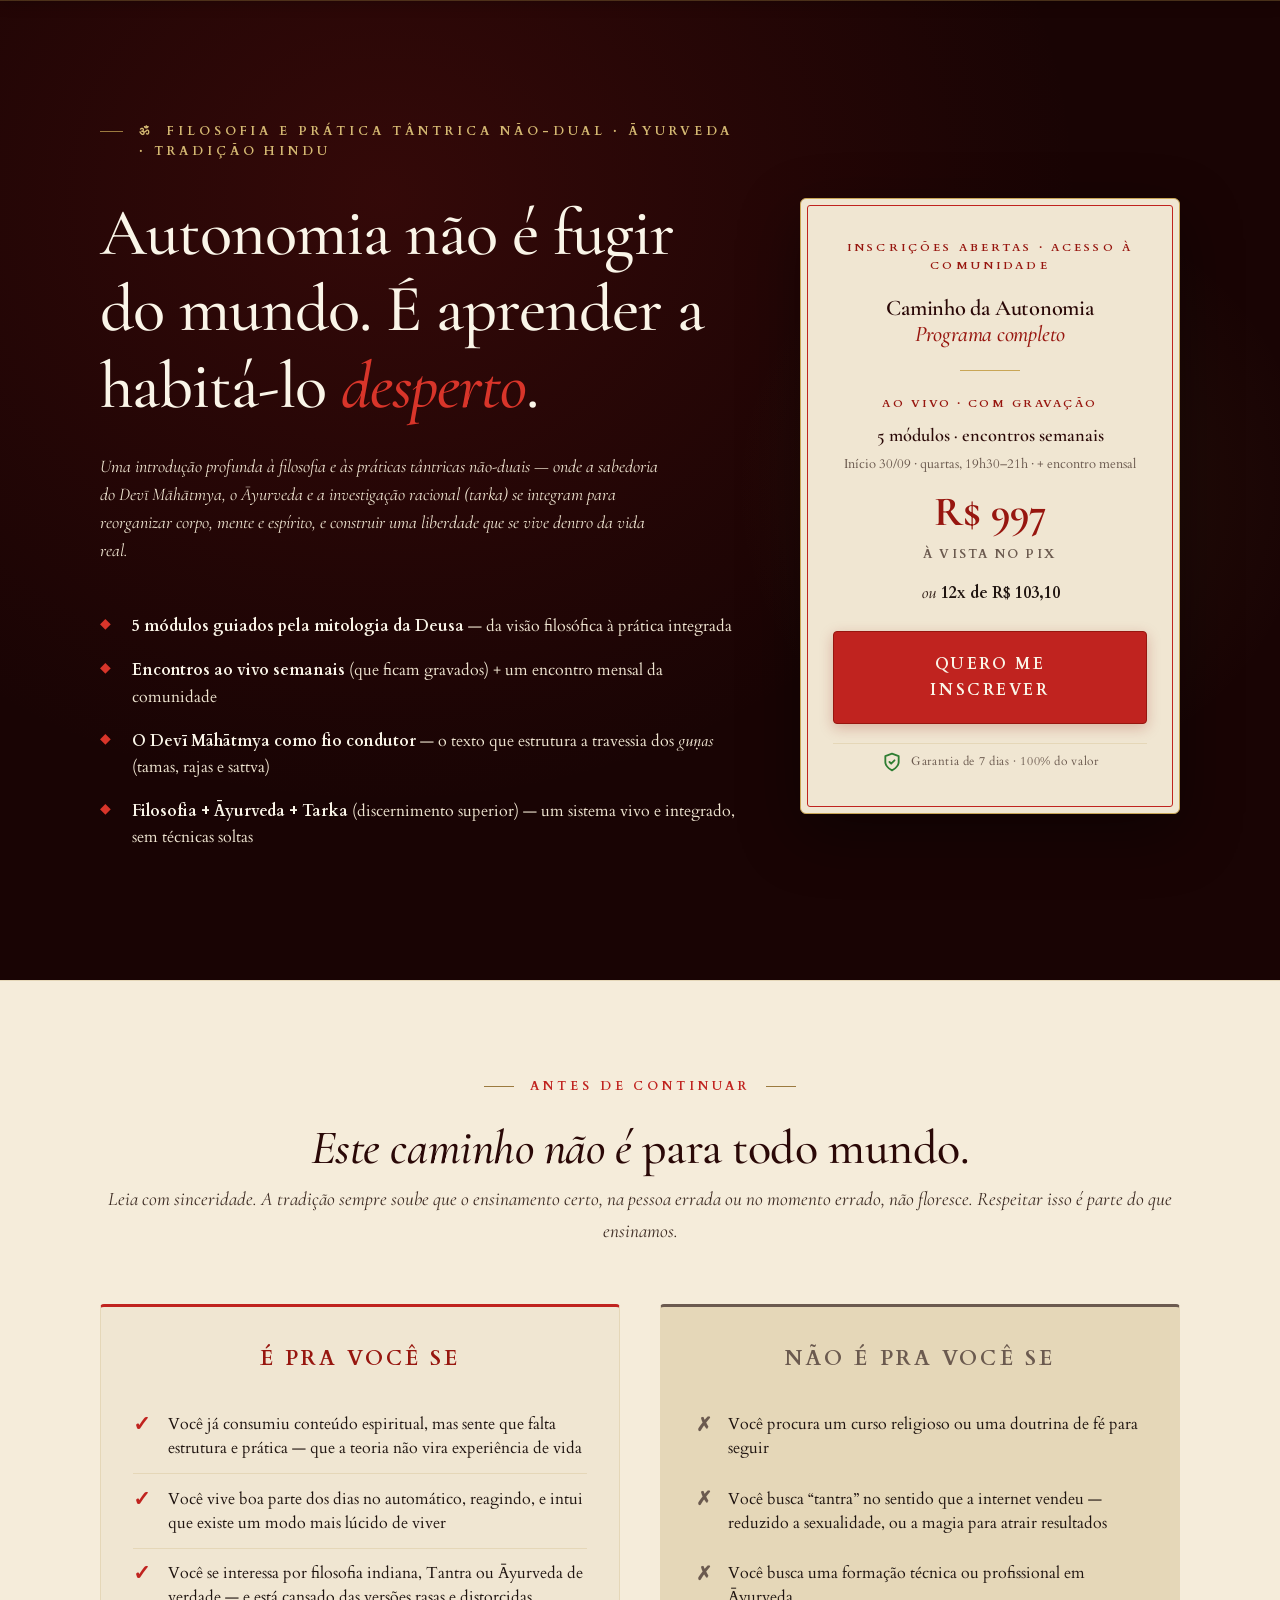
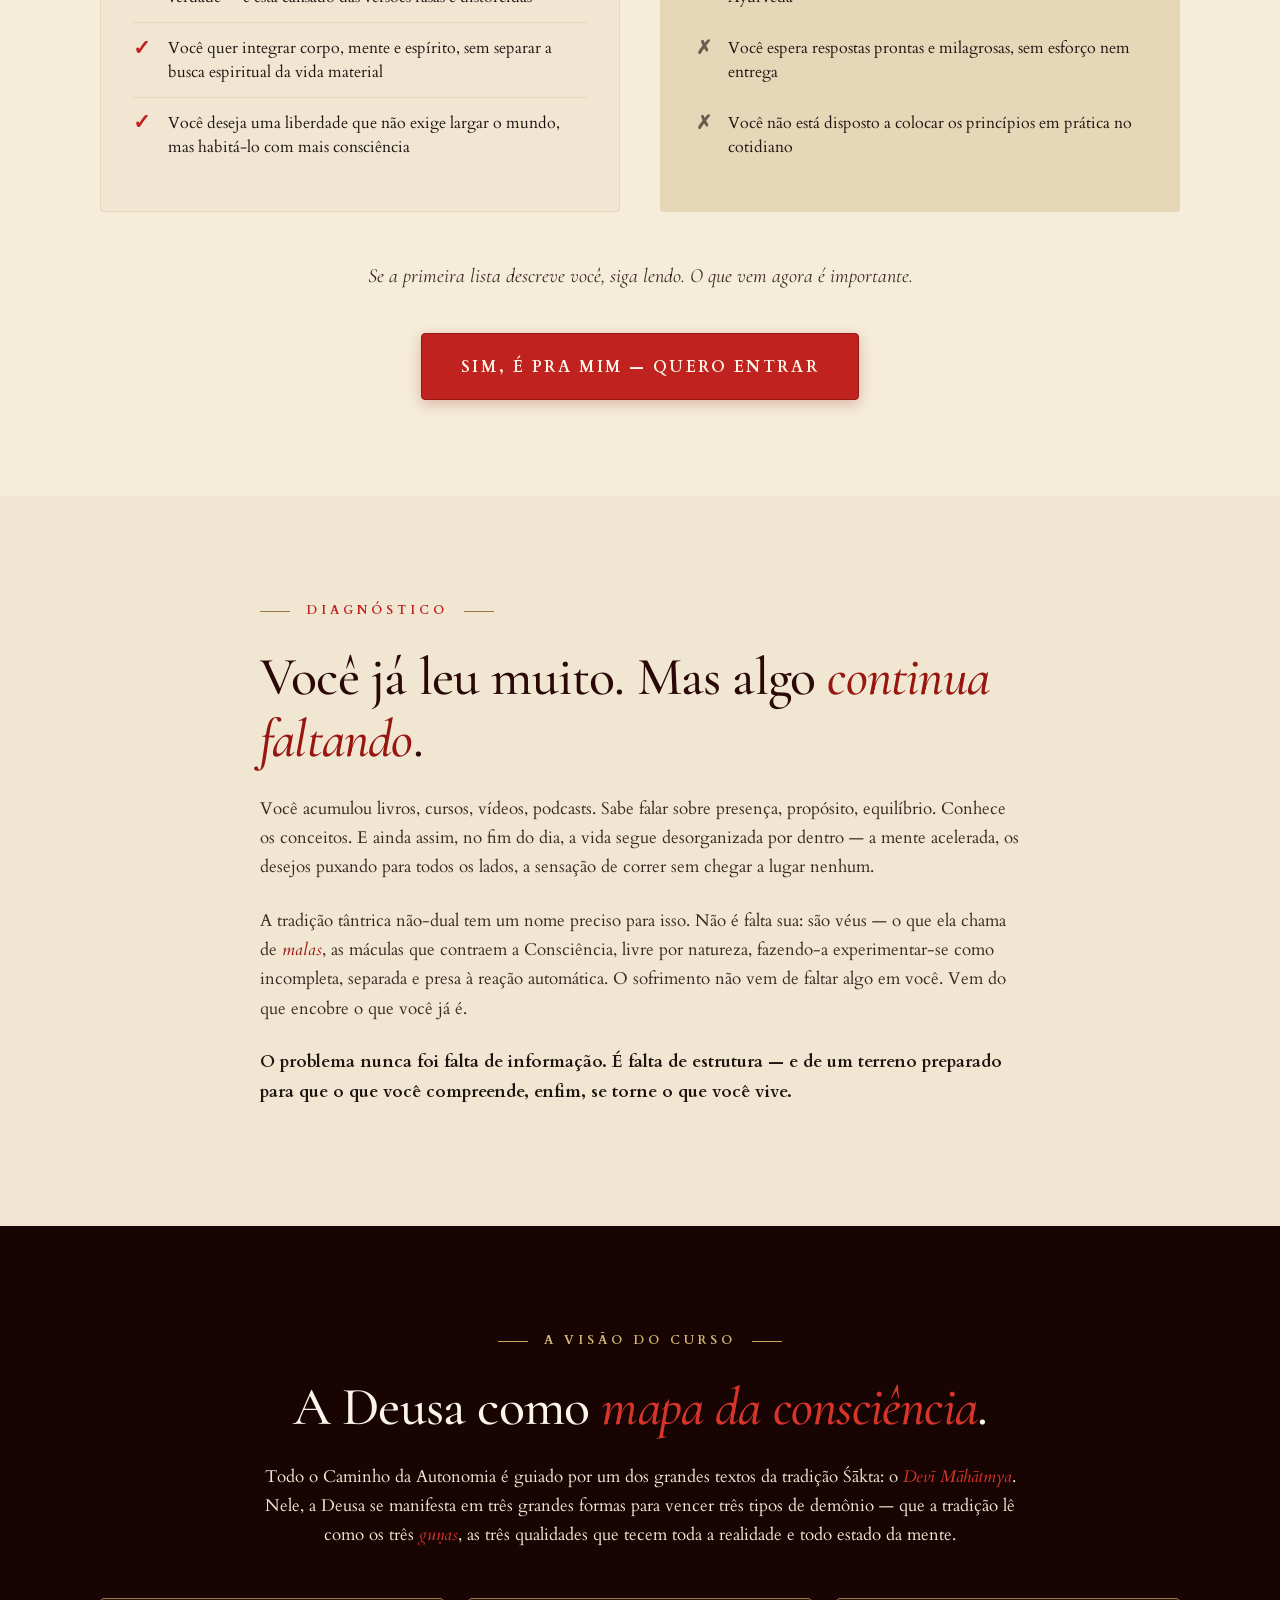
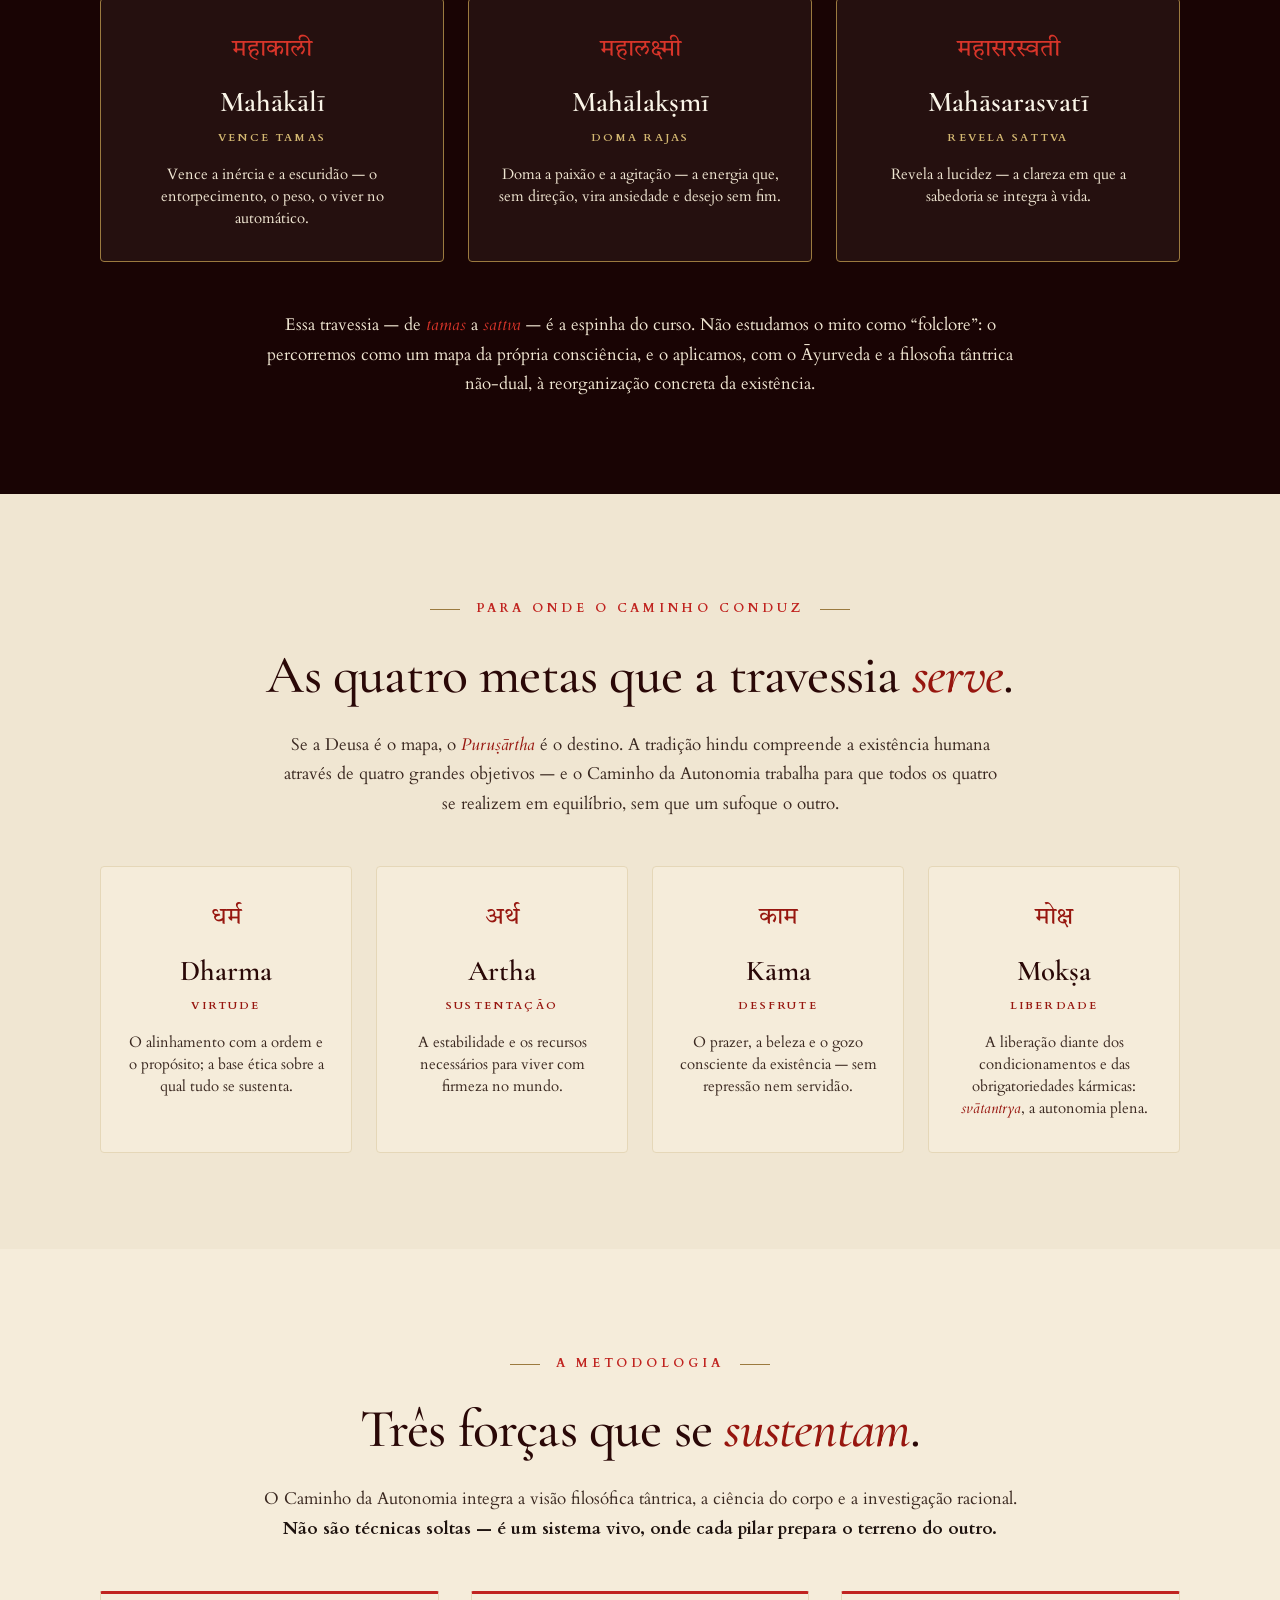
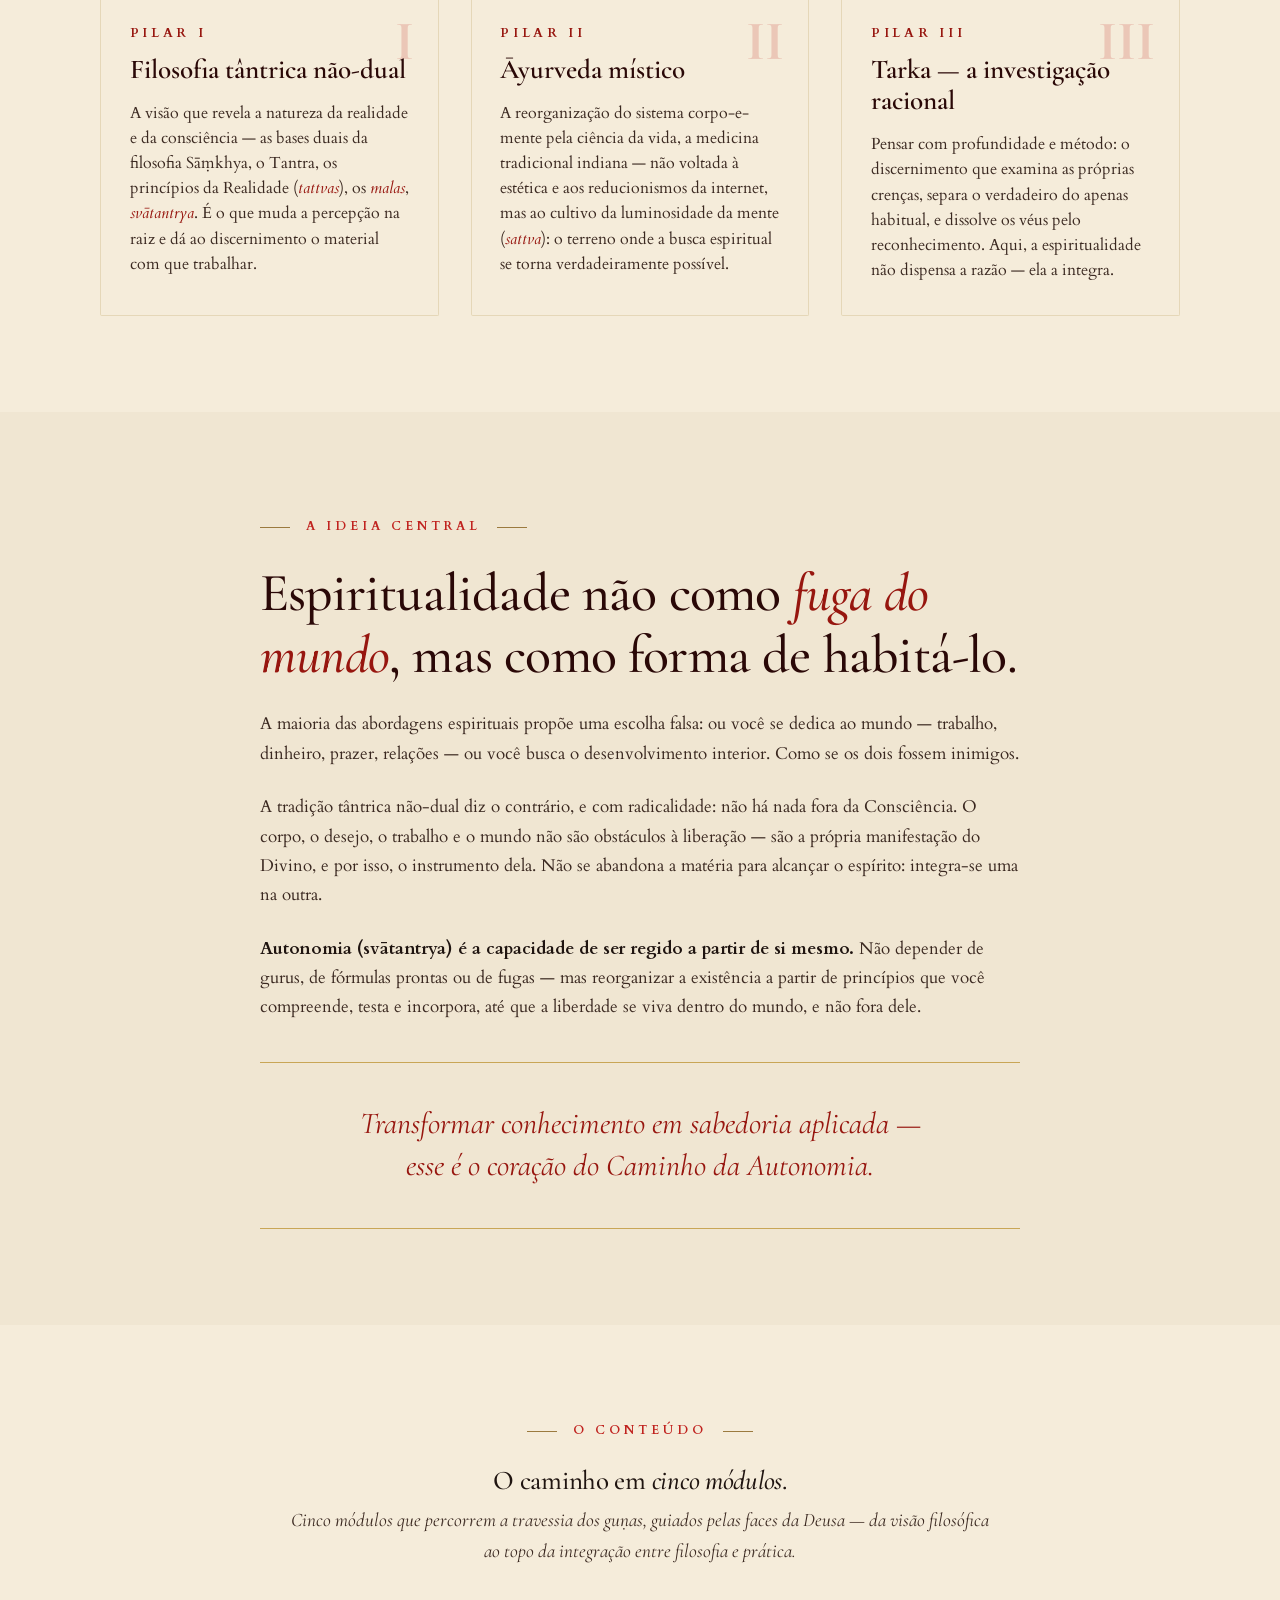
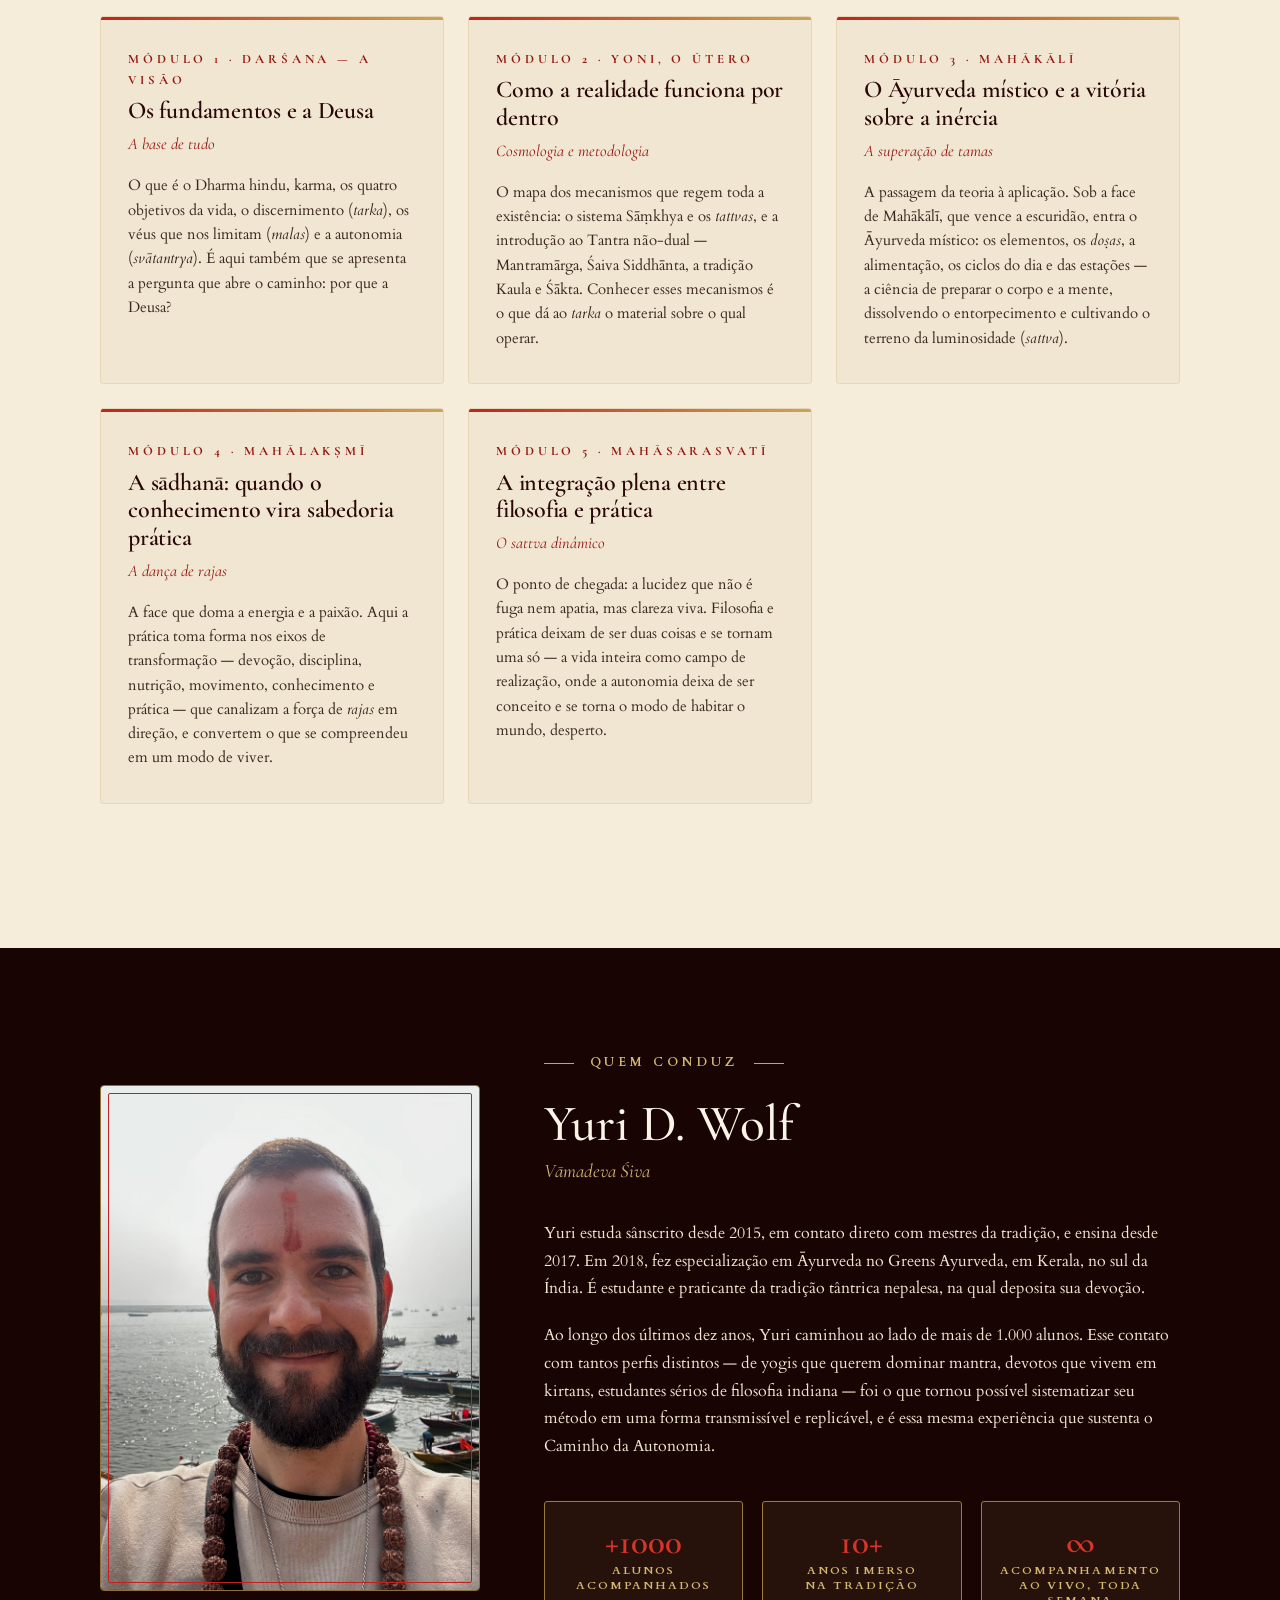
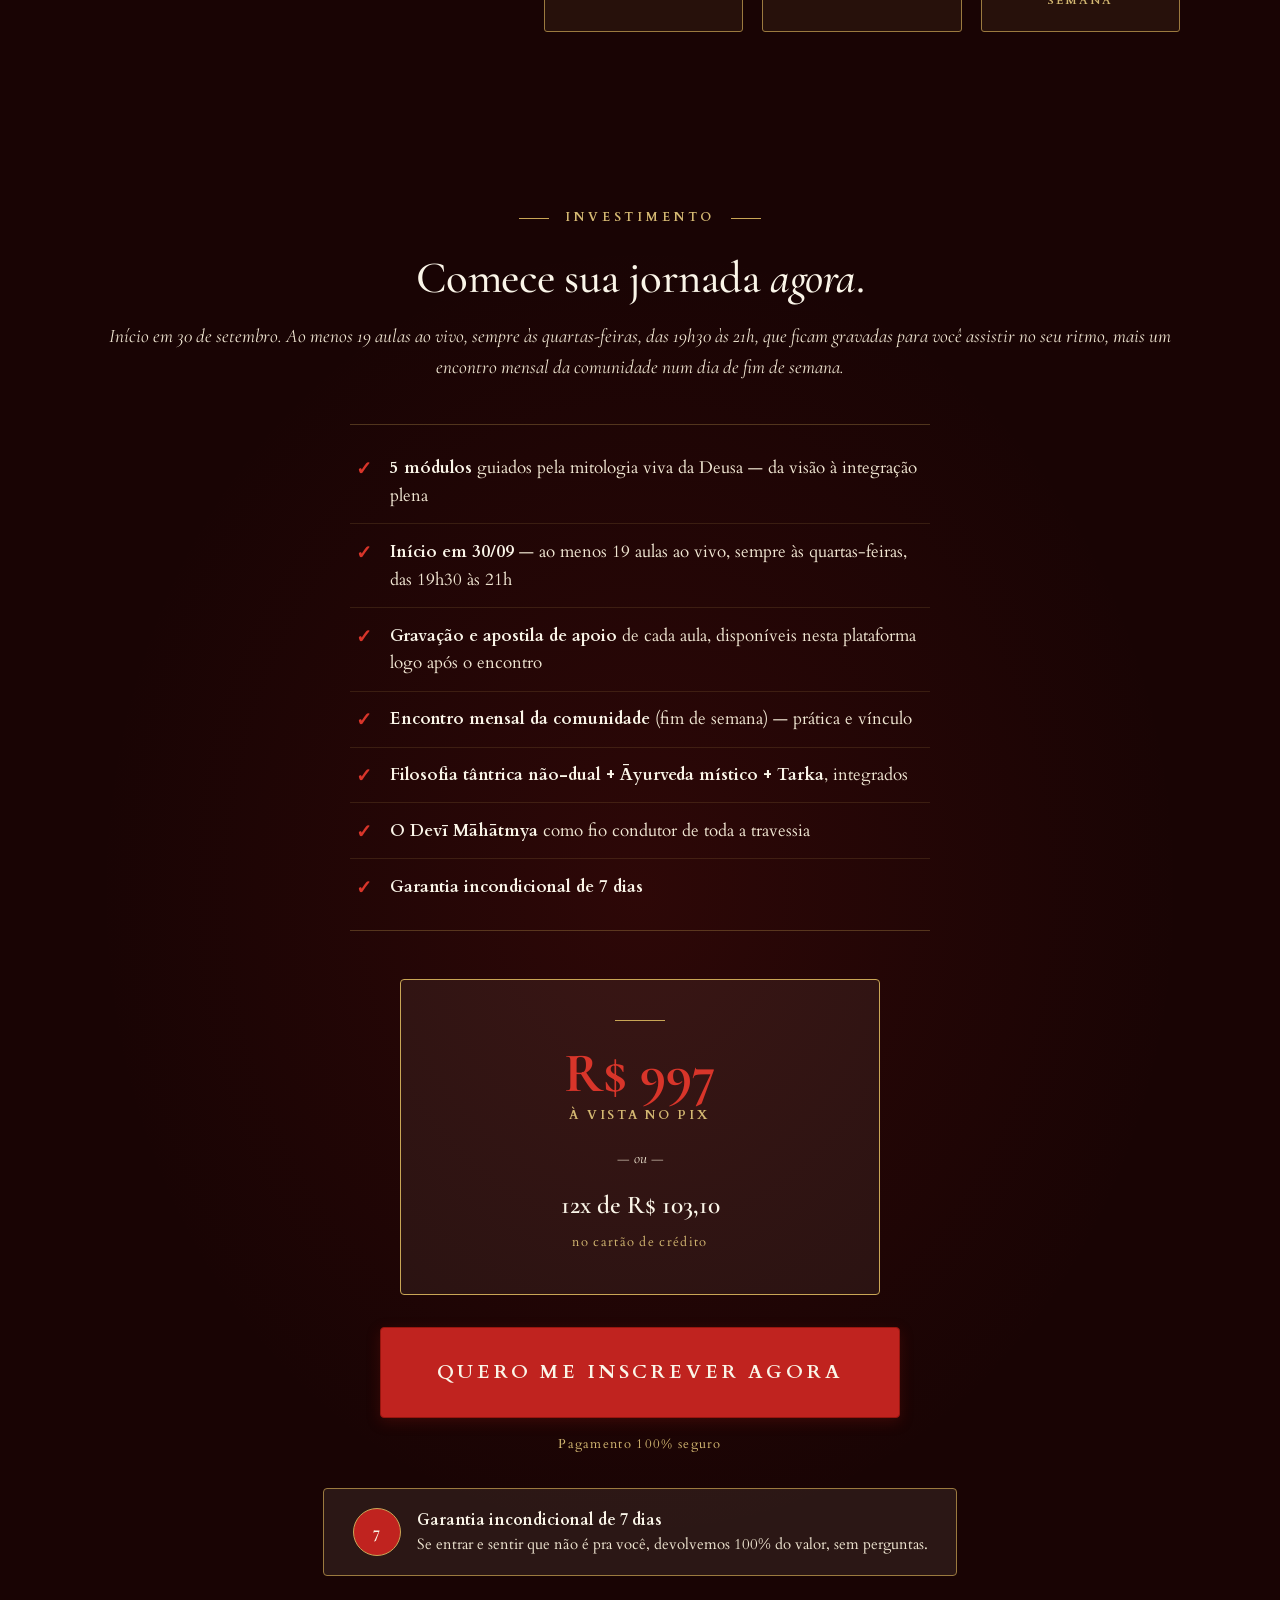
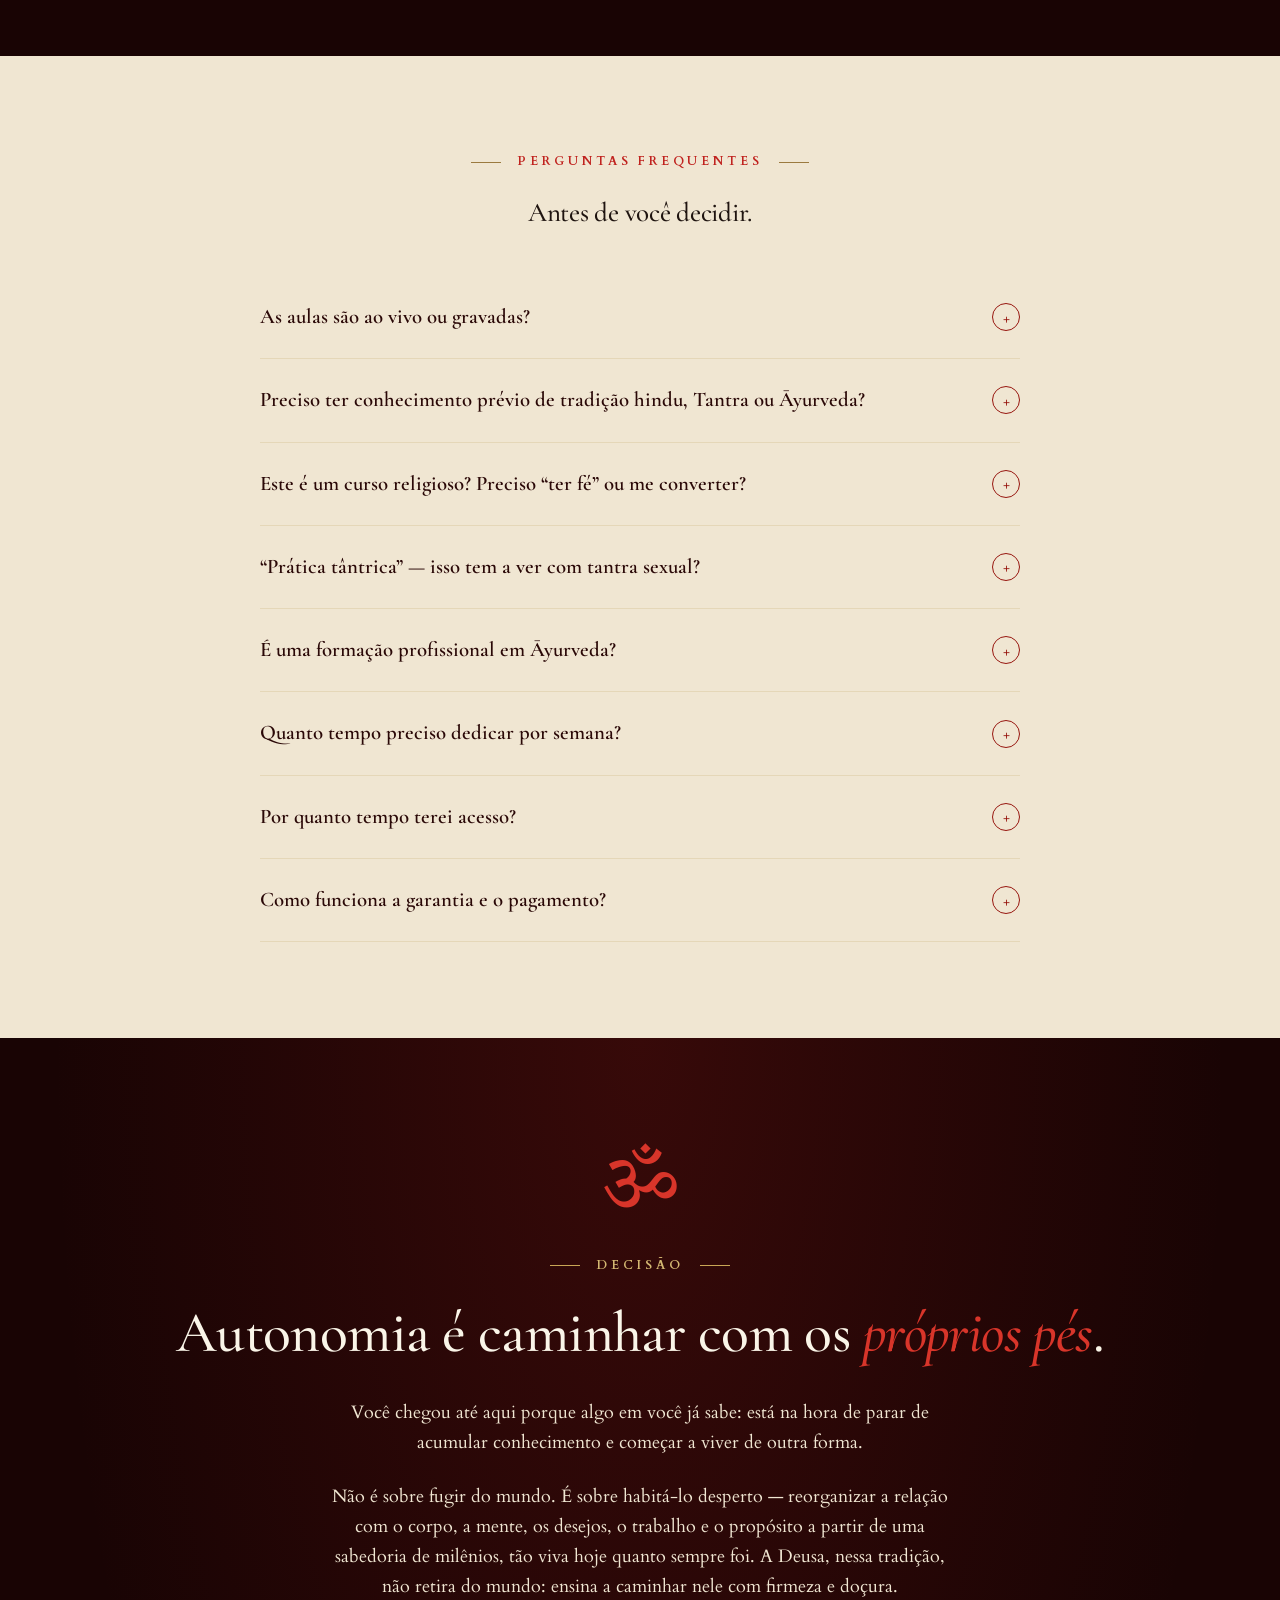
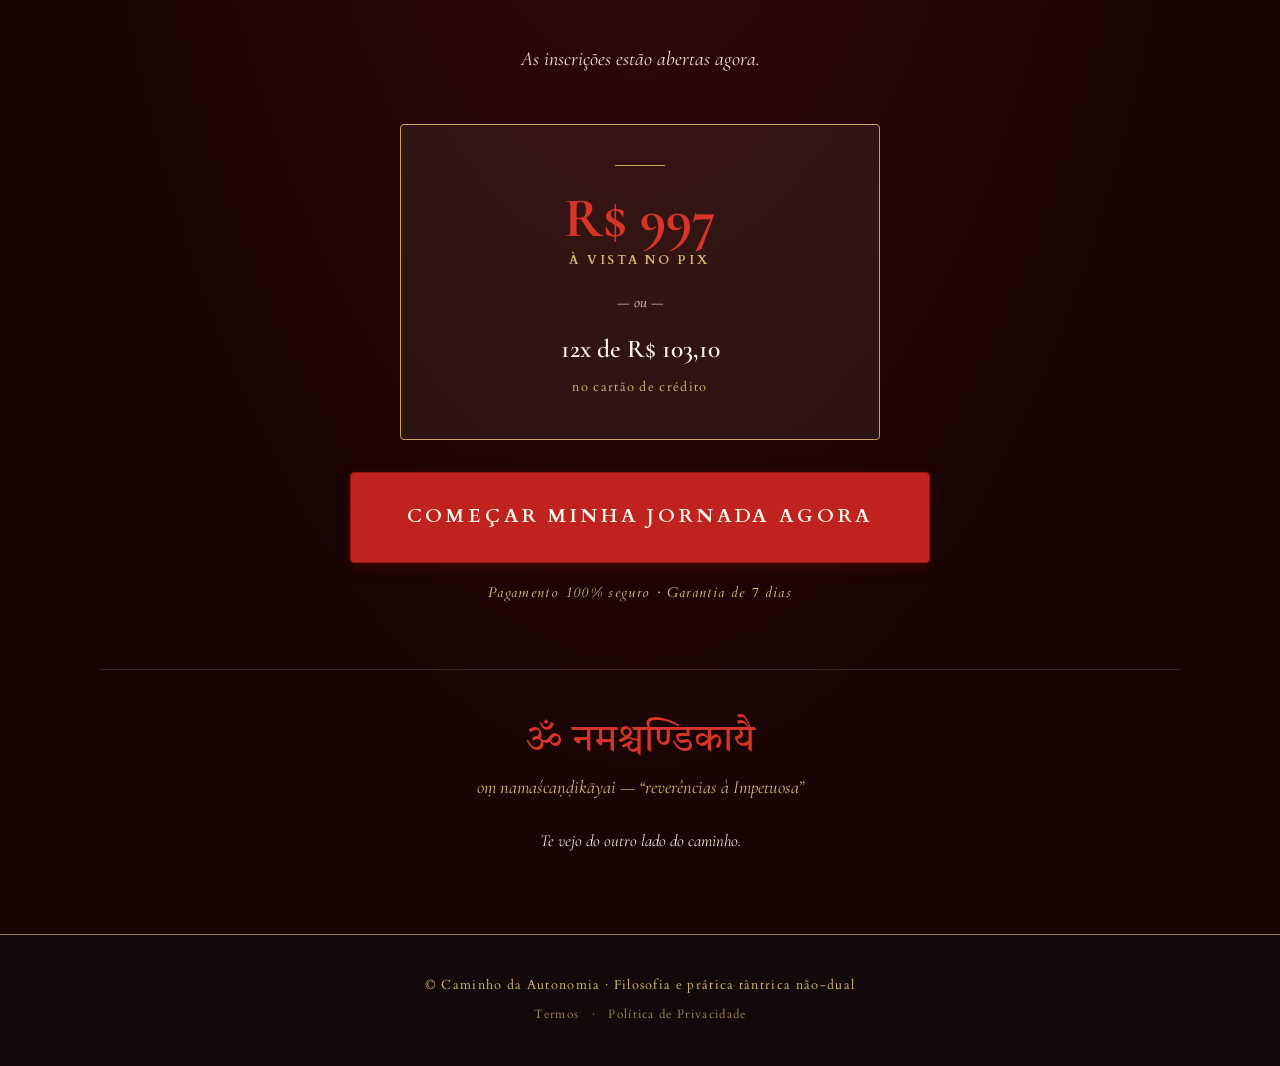
==== commit 133e0aa1: "Corrige checkout, remove depoimentos placeholder, adiciona bio do Yuri - 3 botoes de compra apontava" ====
--- a/index.html
+++ b/index.html
@@ -16,6 +16,11 @@
 <meta property="og:type" content="website">
 <meta property="og:title" content="Autonomia não é fugir do mundo. É aprender a habitá-lo desperto.">
 <meta property="og:description" content="Filosofia e prática tântrica não-dual, Āyurveda e a sabedoria da Deusa, num caminho de reorganização existencial rumo ao svātantrya.">
+<meta property="og:image" content="https://cda4.vercel.app/yuri-varanasi.jpeg">
+<meta property="og:url" content="https://cda4.vercel.app/">
+<meta name="twitter:card" content="summary_large_image">
+
+<link rel="icon" type="image/png" href="favicon.png">
 
 <link rel="preconnect" href="https://fonts.googleapis.com">
 <link rel="preconnect" href="https://fonts.gstatic.com" crossorigin>
@@ -34,7 +39,7 @@
 <div class="sticky-bar" id="stickyBar">
   <div class="info">
     <div class="label">Caminho da Autonomia · Encontros ao vivo semanais</div>
-    <div class="value">Inscrições abertas · R$ 997</div>
+    <div class="value">Início 30/09 · Inscrições abertas · R$ 997</div>
   </div>
   <a href="#oferta" class="btn-sticky">Quero me inscrever</a>
 </div>
@@ -64,84 +69,19 @@
         <div style="text-align:center; margin-bottom:1rem; position:relative;">
           <div style="font-size:0.7rem; letter-spacing:0.22em; text-transform:uppercase; color:var(--saffron-deep); font-weight:700; margin-bottom:0.4rem;">Ao vivo · com gravação</div>
           <div style="font-family:'Cormorant Garamond',serif; font-size:1.15rem; color:var(--maroon); font-weight:600;">5 módulos · encontros semanais</div>
-          <div style="font-size:0.82rem; color:var(--ink-mute); margin-top:0.2rem;">+ encontro mensal da comunidade</div>
+          <div style="font-size:0.82rem; color:var(--ink-mute); margin-top:0.2rem;">Início 30/09 · quartas, 19h30–21h · + encontro mensal</div>
         </div>
         <div class="price-block">
           <span class="price-main">R$ 997</span>
           <span class="price-pix">à vista no PIX</span>
-          <!-- Quando souber o valor da parcela, troque por: ou <strong>12x de R$ XX,XX</strong> -->
-          <div class="price-installments">ou <strong>12x no cartão</strong></div>
+          <div class="price-installments">ou <strong>12x de R$ 103,10</strong></div>
         </div>
-        <a href="COLOQUE_SEU_LINK_AQUI" class="btn-primary">Quero me inscrever</a>
+        <a href="https://pay.herospark.com/caminho-da-autonomia-539704" target="_blank" rel="noopener" class="btn-primary js-checkout" onclick="dataLayer.push({'event':'initiate_checkout'});">Quero me inscrever</a>
         <div class="seal">
           <svg xmlns="http://www.w3.org/2000/svg" width="20" height="20" viewBox="0 0 24 24" fill="none" stroke="currentColor" stroke-width="2.2" stroke-linecap="round" stroke-linejoin="round"><path d="M12 22s8-4 8-10V5l-8-3-8 3v7c0 6 8 10 8 10z"/><path d="m9 12 2 2 4-4"/></svg>
           <span>Garantia de 7 dias · 100% do valor</span>
         </div>
       </aside>
-    </div>
-  </div>
-</section>
-
-<!-- ===== BLOCO 2 — DEPOIMENTOS ===== -->
-<!--
-  ATENÇÃO: os 4 cartões abaixo são PLACEHOLDERS. Substitua por depoimentos reais
-  (nome, perfil/cidade e 2 a 4 linhas sobre a virada CONCRETA — uma mudança na rotina,
-  no corpo, no propósito, numa decisão tomada com clareza). Varie os perfis.
-  Se ainda não houver nenhum depoimento real, é mais honesto APAGAR esta seção inteira
-  (de <section class="testimonials"> até o </section> correspondente) e reinseri-la depois.
-  Não invente depoimentos.
--->
-<section class="testimonials">
-  <div class="container">
-    <div style="text-align: center;">
-      <span class="eyebrow centered">Quem já trilhou o caminho</span>
-    </div>
-    <h2><em>Transformação real,</em><br>não mais conteúdo acumulado.</h2>
-    <p class="lede">Buscadores que deixaram de apenas consumir informação espiritual e começaram a reorganizar a própria vida.</p>
-
-    <div class="text-testimonials">
-      <article class="testimonial-card">
-        <div class="quote-mark">"</div>
-        <p>[Depoimento real — quem estudava filosofia indiana há anos sem conseguir aplicar nada, e descreve a mudança concreta que enfim aconteceu na rotina.]</p>
-        <div class="person">
-          <div class="avatar">A</div>
-          <div class="info"><div class="name">[Nome]</div><div class="role">[Perfil · Cidade]</div></div>
-        </div>
-      </article>
-      <article class="testimonial-card">
-        <div class="quote-mark">"</div>
-        <p>[Depoimento real — quem vivia no ciclo ansiedade-inércia e conta o que mudou no corpo, no sono, na energia do dia.]</p>
-        <div class="person">
-          <div class="avatar">B</div>
-          <div class="info"><div class="name">[Nome]</div><div class="role">[Perfil · Cidade]</div></div>
-        </div>
-      </article>
-      <article class="testimonial-card">
-        <div class="quote-mark">"</div>
-        <p>[Depoimento real — quem reorganizou a relação com o trabalho e os desejos, e cita uma decisão específica tomada com clareza.]</p>
-        <div class="person">
-          <div class="avatar">C</div>
-          <div class="info"><div class="name">[Nome]</div><div class="role">[Perfil · Cidade]</div></div>
-        </div>
-      </article>
-      <article class="testimonial-card">
-        <div class="quote-mark">"</div>
-        <p>[Depoimento real — quem chegou buscando espiritualidade e encontrou um método que integra razão, corpo e prática.]</p>
-        <div class="person">
-          <div class="avatar">D</div>
-          <div class="info"><div class="name">[Nome]</div><div class="role">[Perfil · Cidade]</div></div>
-        </div>
-      </article>
-    </div>
-
-    <div class="credentials-strip">
-      <div class="credential">Encontros ao vivo semanais, com gravação</div>
-      <div class="credential">O Devī Māhātmya como fio condutor</div>
-      <div class="credential">Comunidade com encontro mensal</div>
-    </div>
-
-    <div class="btn-center">
-      <a href="#oferta" class="btn-primary">Quero viver essa transformação</a>
     </div>
   </div>
 </section>
@@ -344,16 +284,53 @@
   </div>
 </section>
 
+<!-- ===== BLOCO 9.5 — QUEM CONDUZ (Yuri) ===== -->
+<section class="expert">
+  <div class="container">
+    <div class="expert-grid">
+      <div class="expert-photo">
+        <img src="yuri-varanasi.jpeg" alt="Yuri Vāmadeva Śiva em Vārāṇasī, junto ao Ganges">
+      </div>
+
+      <div class="expert-content">
+        <span class="eyebrow">Quem conduz</span>
+        <div class="name">Yuri D. Wolf</div>
+        <div class="name-translit">Vāmadeva Śiva</div>
+
+        <p>Yuri estuda sânscrito desde 2015, em contato direto com mestres da tradição, e ensina desde 2017. Em 2018, fez especialização em Āyurveda no Greens Ayurveda, em Kerala, no sul da Índia. É estudante e praticante da tradição tântrica nepalesa, na qual deposita sua devoção.</p>
+
+        <p>Ao longo dos últimos dez anos, Yuri caminhou ao lado de mais de 1.000 alunos. Esse contato com tantos perfis distintos — de yogis que querem dominar mantra, devotos que vivem em kirtans, estudantes sérios de filosofia indiana — foi o que tornou possível sistematizar seu método em uma forma transmissível e replicável, e é essa mesma experiência que sustenta o Caminho da Autonomia.</p>
+
+        <div class="expert-credentials">
+          <div class="cred">
+            <div class="number">+1000</div>
+            <div class="label">Alunos<br>Acompanhados</div>
+          </div>
+          <div class="cred">
+            <div class="number">10+</div>
+            <div class="label">Anos imerso<br>na tradição</div>
+          </div>
+          <div class="cred">
+            <div class="number">∞</div>
+            <div class="label">Acompanhamento<br>ao vivo, toda semana</div>
+          </div>
+        </div>
+      </div>
+    </div>
+  </div>
+</section>
+
 <!-- ===== PRICE ANCHOR ===== -->
 <section class="price-anchor" id="oferta">
   <div class="container">
     <span class="eyebrow centered">Investimento</span>
     <h2>Comece sua jornada <em>agora</em>.</h2>
-    <p class="lede">Encontros ao vivo semanais, que ficam gravados para você assistir no seu ritmo, mais um encontro mensal da comunidade num dia de fim de semana.</p>
+    <p class="lede">Início em 30 de setembro. Ao menos 19 aulas ao vivo, sempre às quartas-feiras, das 19h30 às 21h, que ficam gravadas para você assistir no seu ritmo, mais um encontro mensal da comunidade num dia de fim de semana.</p>
 
     <ul class="includes-list">
       <li><strong>5 módulos</strong> guiados pela mitologia viva da Deusa — da visão à integração plena</li>
-      <li><strong>Encontros ao vivo semanais</strong>, com gravação disponível no mesmo dia</li>
+      <li><strong>Início em 30/09</strong> — ao menos 19 aulas ao vivo, sempre às quartas-feiras, das 19h30 às 21h</li>
+      <li><strong>Gravação e apostila de apoio</strong> de cada aula, disponíveis nesta plataforma logo após o encontro</li>
       <li><strong>Encontro mensal da comunidade</strong> (fim de semana) — prática e vínculo</li>
       <li><strong>Filosofia tântrica não-dual + Āyurveda místico + Tarka</strong>, integrados</li>
       <li><strong>O Devī Māhātmya</strong> como fio condutor de toda a travessia</li>
@@ -364,12 +341,11 @@
       <div class="price-main">R$ 997</div>
       <div class="price-pix-tag">à vista no PIX</div>
       <div class="or">— ou —</div>
-      <!-- Quando souber o valor da parcela, troque a linha abaixo por: 12x de R$ XX,XX -->
-      <div class="price-installments">12x no cartão</div>
+      <div class="price-installments">12x de R$ 103,10</div>
       <div class="price-installments-note">no cartão de crédito</div>
     </div>
 
-    <a href="COLOQUE_SEU_LINK_AQUI" class="btn-primary huge" id="checkoutMain">Quero me inscrever agora</a>
+    <a href="https://pay.herospark.com/caminho-da-autonomia-539704" target="_blank" rel="noopener" class="btn-primary huge js-checkout" onclick="dataLayer.push({'event':'initiate_checkout'});" id="checkoutMain">Quero me inscrever agora</a>
     <p style="font-size: 0.82rem; color: var(--gold-soft); margin-top: 1rem; letter-spacing: 0.1em;">Pagamento 100% seguro</p>
 
     <div class="guarantee-seal">
@@ -391,7 +367,7 @@
     <div class="faq-list">
       <details class="faq-item">
         <summary class="faq-question">As aulas são ao vivo ou gravadas?<span class="toggle">+</span></summary>
-        <div class="faq-answer">Os encontros são ao vivo, semanais, e ficam gravados para você assistir quando e quantas vezes quiser. Além deles, há um encontro mensal da comunidade, num dia de fim de semana, para prática e troca.</div>
+        <div class="faq-answer">Ao vivo, sempre. O Caminho da Autonomia começa em 30/09 e tem ao menos 19 aulas ao vivo, todas às quartas-feiras, das 19h30 às 21h (horário de Brasília) — algumas sessões adicionais podem ser incluídas ao longo do curso, para refinar o andamento. A gravação de cada aula, junto com o material apostilado de apoio, fica disponível nesta plataforma logo após o encontro, para você assistir quando e quantas vezes quiser. Há também um encontro mensal da comunidade, aos finais de semana, com data combinada em enquete no grupo do WhatsApp conforme a disponibilidade do professor e da maioria dos alunos.</div>
       </details>
       <details class="faq-item">
         <summary class="faq-question">Preciso ter conhecimento prévio de tradição hindu, Tantra ou Āyurveda?<span class="toggle">+</span></summary>
@@ -415,11 +391,11 @@
       </details>
       <details class="faq-item">
         <summary class="faq-question">Por quanto tempo terei acesso?<span class="toggle">+</span></summary>
-        <div class="faq-answer">[INSERIR: período de acesso às gravações — ex.: acesso por X tempo / enquanto durar a turma / vitalício.]</div>
+        <div class="faq-answer">Acesso vitalício. As gravações de cada aula ao vivo, junto com o material apostilado de apoio, ficam disponíveis nesta plataforma logo após o término da aula — e continuam com você para sempre.</div>
       </details>
       <details class="faq-item">
         <summary class="faq-question">Como funciona a garantia e o pagamento?<span class="toggle">+</span></summary>
-        <div class="faq-answer">Você tem 7 dias de garantia incondicional: se sentir que não é para você, basta pedir o reembolso dentro do período e devolvemos 100%, sem perguntas. O investimento é de R$ 997 à vista no PIX ou em até 12x no cartão, em ambiente seguro.</div>
+        <div class="faq-answer">Você tem 7 dias de garantia incondicional: se sentir que não é para você, basta pedir o reembolso dentro do período e devolvemos 100%, sem perguntas. O investimento é de R$ 997 à vista no PIX ou em até 12x de R$ 103,10 no cartão, em ambiente seguro.</div>
       </details>
     </div>
   </div>
@@ -439,11 +415,11 @@
       <div class="price-main">R$ 997</div>
       <div class="price-pix-tag">à vista no PIX</div>
       <div class="or">— ou —</div>
-      <div class="price-installments">12x no cartão</div>
+      <div class="price-installments">12x de R$ 103,10</div>
       <div class="price-installments-note">no cartão de crédito</div>
     </div>
 
-    <a href="COLOQUE_SEU_LINK_AQUI" class="btn-primary huge" id="checkoutFinal">Começar minha jornada agora</a>
+    <a href="https://pay.herospark.com/caminho-da-autonomia-539704" target="_blank" rel="noopener" class="btn-primary huge js-checkout" onclick="dataLayer.push({'event':'initiate_checkout'});" id="checkoutFinal">Começar minha jornada agora</a>
     <p style="font-size: 0.85rem; color: var(--gold-soft); margin-top: 1.2rem; letter-spacing: 0.1em; font-style: italic;">Pagamento 100% seguro · Garantia de 7 dias</p>
 
     <div class="final-mantra">
@@ -459,7 +435,7 @@
 <footer>
   © Caminho da Autonomia · Filosofia e prática tântrica não-dual
   <div class="links">
-    <a href="#">Termos</a> · <a href="#">Política de Privacidade</a>
+    <a href="termos.html">Termos</a> · <a href="privacidade.html">Política de Privacidade</a>
   </div>
 </footer>
 
--- a/style.css
+++ b/style.css
@@ -410,3 +410,110 @@
   .btn-primary.huge { padding: 1.4rem 2.4rem; font-size: 1rem; }
 }
 @media (prefers-reduced-motion: reduce) { *, *::before, *::after { transition: none !important; scroll-behavior: auto; } }
+
+/* === QUEM CONDUZ (EXPERT / YURI) === */
+.expert {
+  background: var(--maroon-deep);
+  color: var(--cream);
+}
+
+.expert h2 { color: var(--cream); margin-bottom: 0.5rem; }
+
+.expert-grid {
+  display: grid;
+  grid-template-columns: 380px 1fr;
+  gap: 4rem;
+  align-items: center;
+}
+
+.expert-photo {
+  position: relative;
+}
+
+.expert-photo img {
+  width: 100%;
+  height: auto;
+  border-radius: 4px;
+  border: 1px solid var(--gold-deep);
+  display: block;
+  filter: brightness(0.92) contrast(1.05);
+}
+
+.expert-photo::before {
+  content: '';
+  position: absolute;
+  inset: 8px;
+  border: 1px solid var(--saffron);
+  border-radius: 2px;
+  pointer-events: none;
+  z-index: 2;
+}
+
+.expert-content .eyebrow { color: var(--gold-soft); }
+.expert-content .eyebrow::before, .expert-content .eyebrow::after { background: var(--gold); }
+
+.expert-content .name {
+  font-family: 'Cormorant Garamond', serif;
+  font-size: clamp(2.4rem, 4vw, 3.4rem);
+  color: var(--cream);
+  margin-bottom: 0.3rem;
+  line-height: 1.05;
+  font-weight: 500;
+}
+
+.expert-content .name-translit {
+  font-style: italic;
+  color: var(--gold-soft);
+  font-family: 'Cormorant Garamond', serif;
+  font-size: 1.2rem;
+  margin-bottom: 2rem;
+}
+
+.expert-content p {
+  color: var(--parchment);
+  line-height: 1.7;
+  margin-bottom: 1.2rem;
+  font-size: 1.02rem;
+}
+
+.expert-credentials {
+  display: grid;
+  grid-template-columns: repeat(3, 1fr);
+  gap: 1.2rem;
+  margin-top: 2.5rem;
+}
+
+.expert-credentials .cred {
+  background: rgba(201, 166, 86, 0.08);
+  border: 1px solid var(--gold-deep);
+  border-radius: 3px;
+  padding: 1.4rem 1rem;
+  text-align: center;
+  transition: background 0.2s;
+}
+
+.expert-credentials .cred:hover { background: rgba(201, 166, 86, 0.15); }
+
+.expert-credentials .cred .number {
+  font-family: 'Cormorant Garamond', serif;
+  font-size: 2.2rem;
+  color: var(--saffron-bright);
+  font-weight: 600;
+  line-height: 1;
+  margin-bottom: 0.3rem;
+}
+
+.expert-credentials .cred .label {
+  font-size: 0.72rem;
+  letter-spacing: 0.18em;
+  text-transform: uppercase;
+  color: var(--gold-soft);
+  font-weight: 700;
+  line-height: 1.3;
+}
+
+@media (max-width: 900px) {
+  .expert-grid { grid-template-columns: 1fr; gap: 2.5rem; }
+  .expert-photo { max-width: 380px; margin: 0 auto; }
+  .expert-credentials { grid-template-columns: 1fr; }
+}
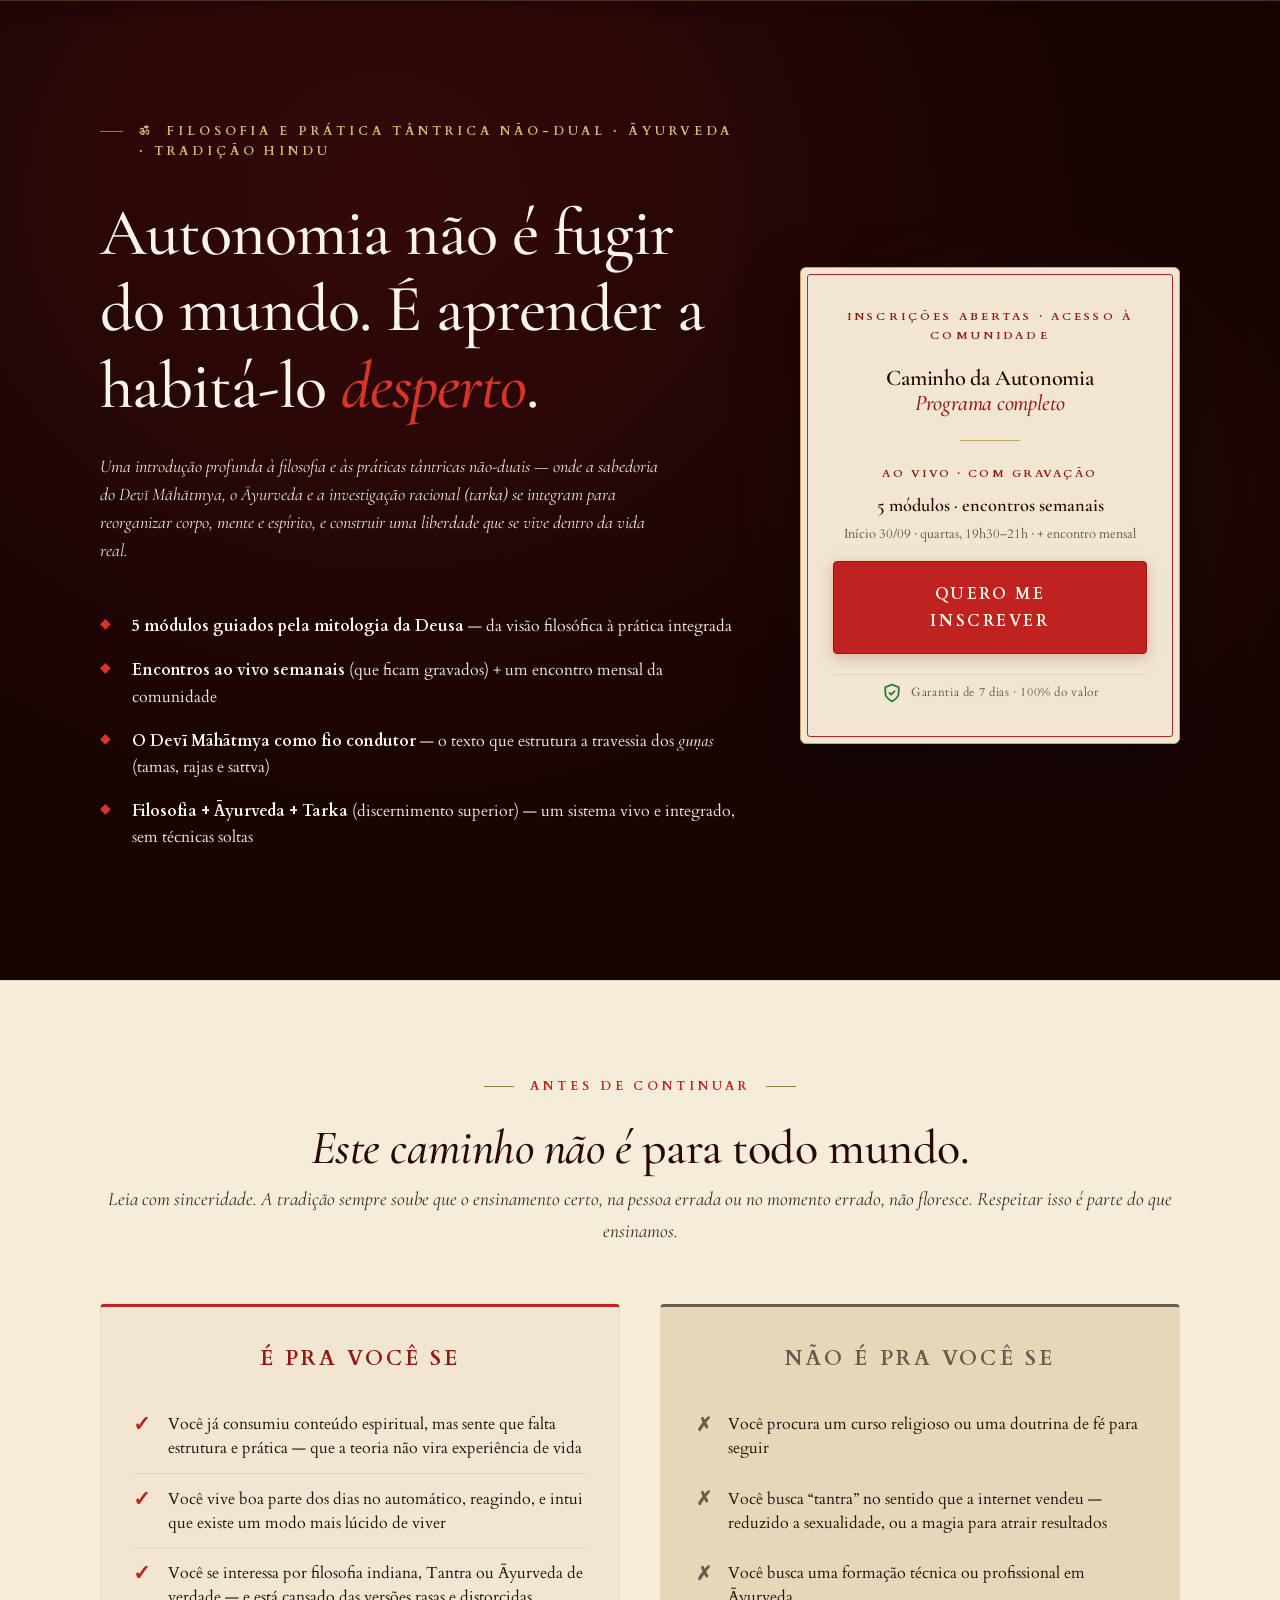
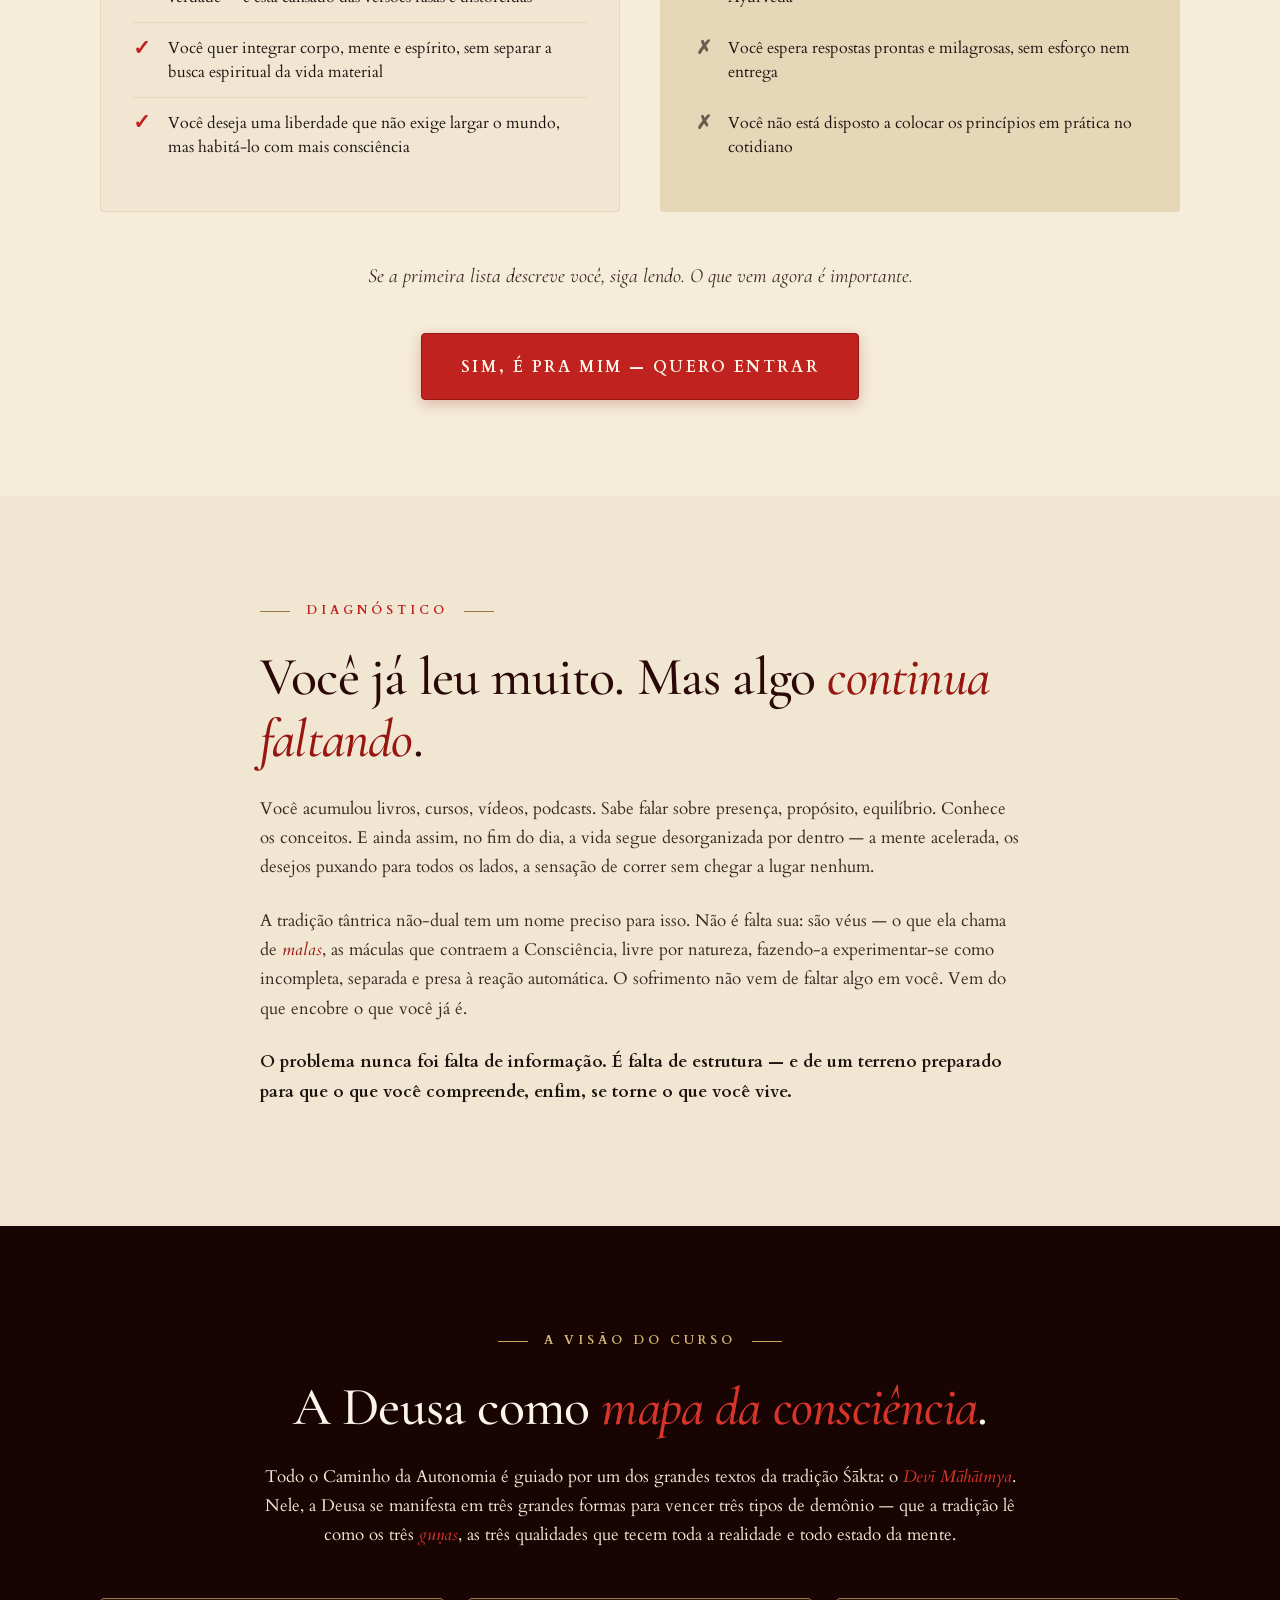
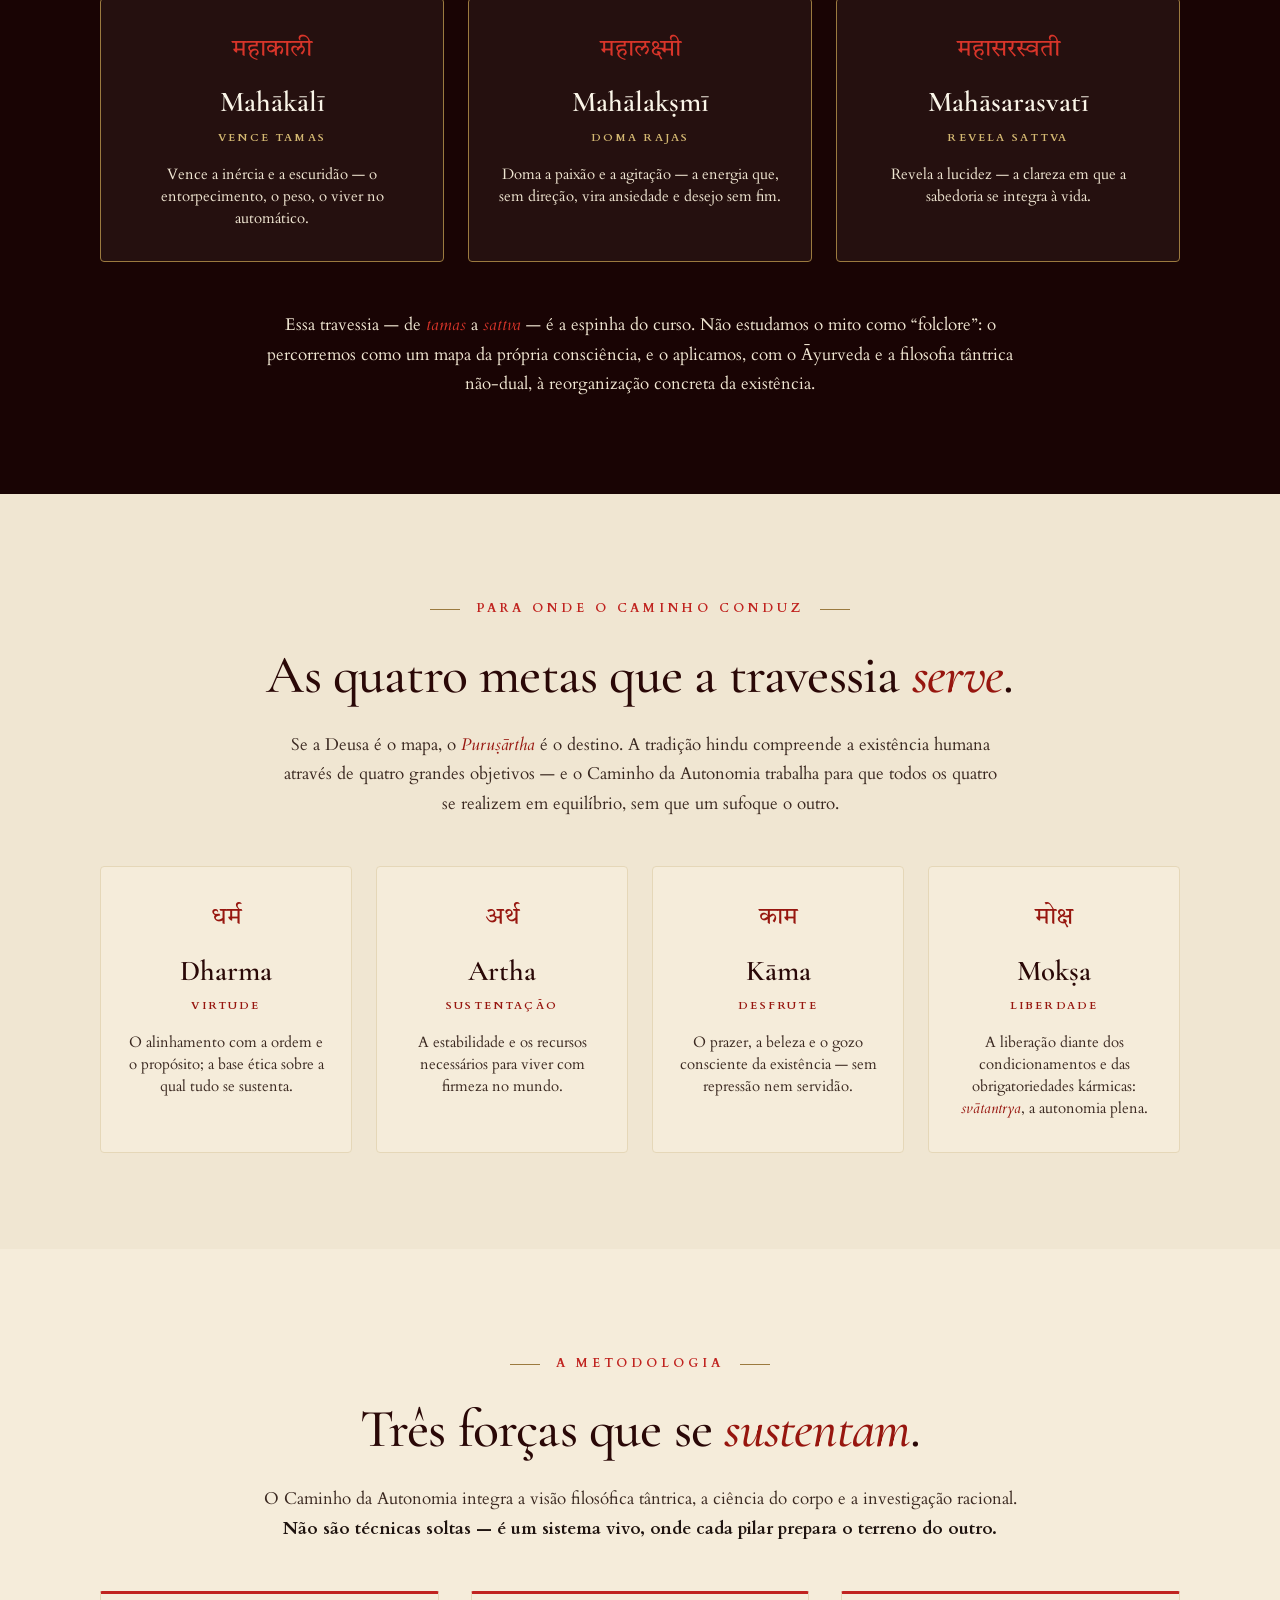
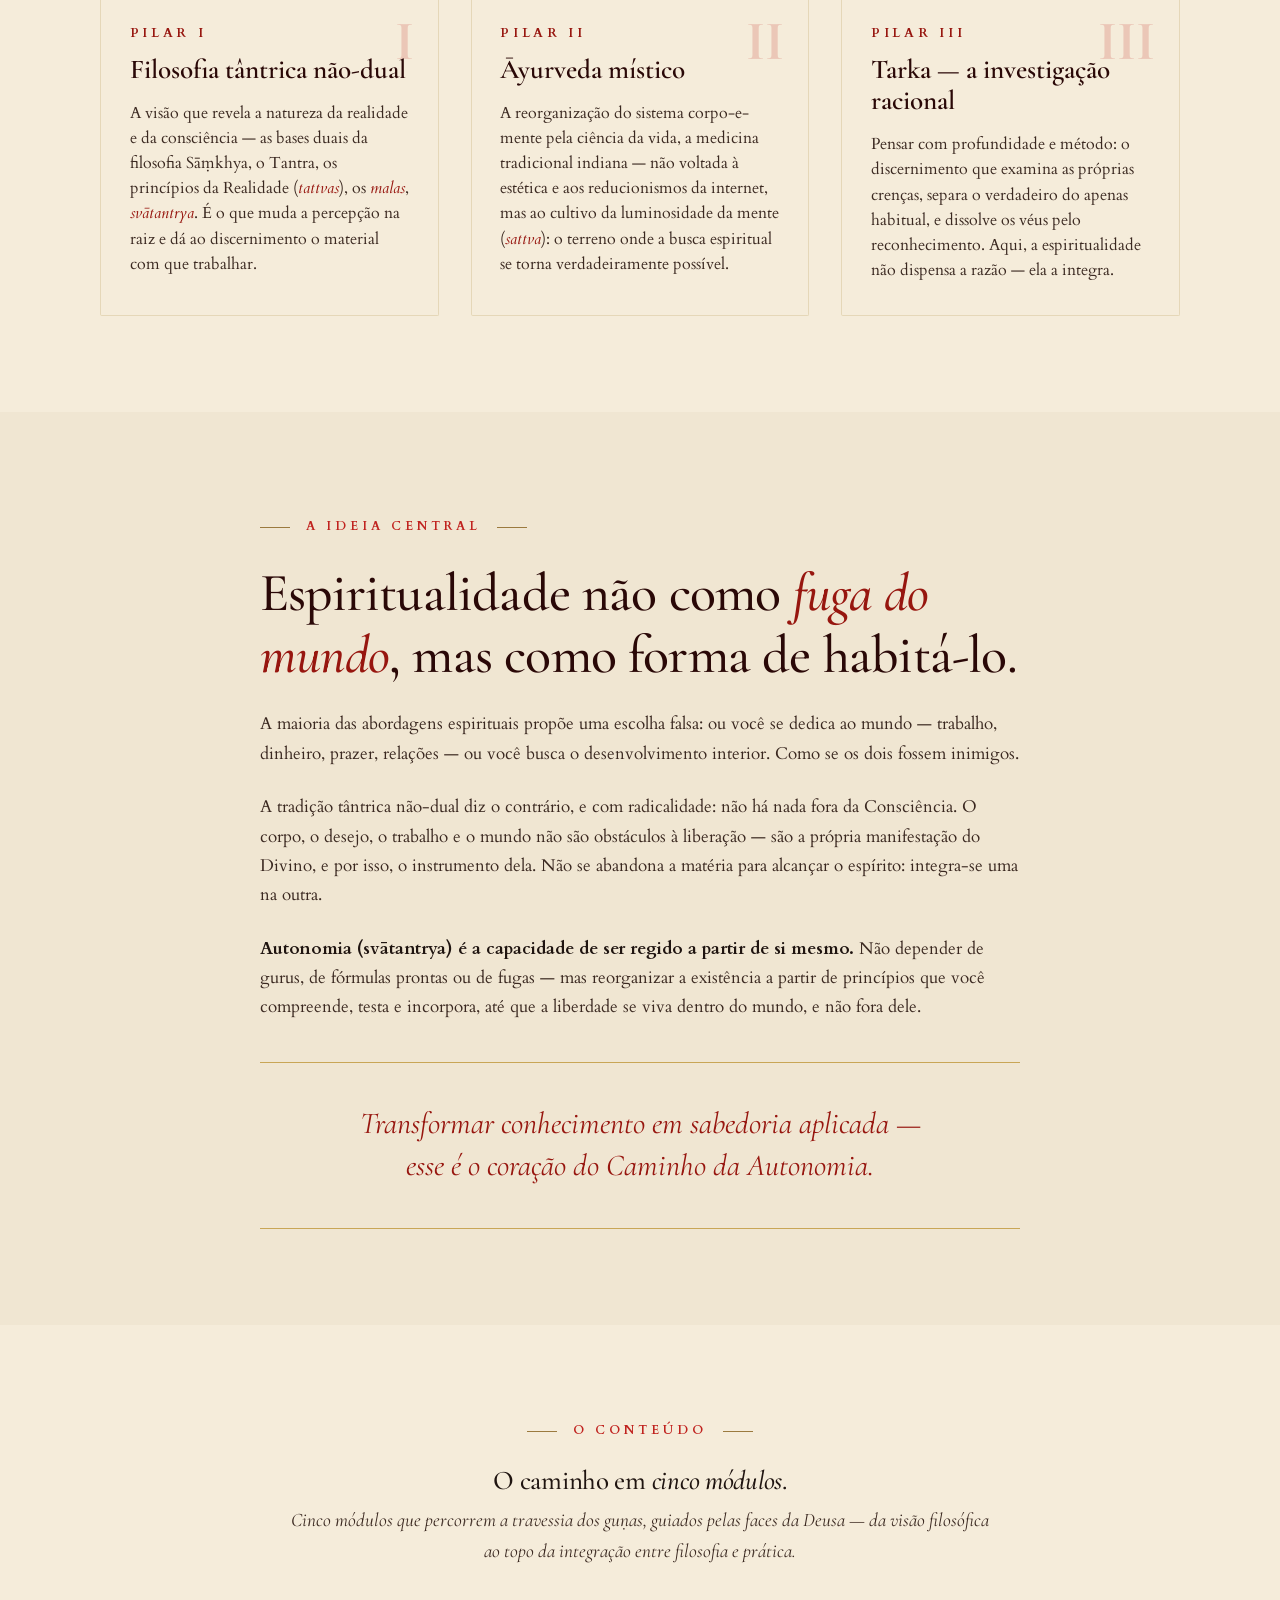
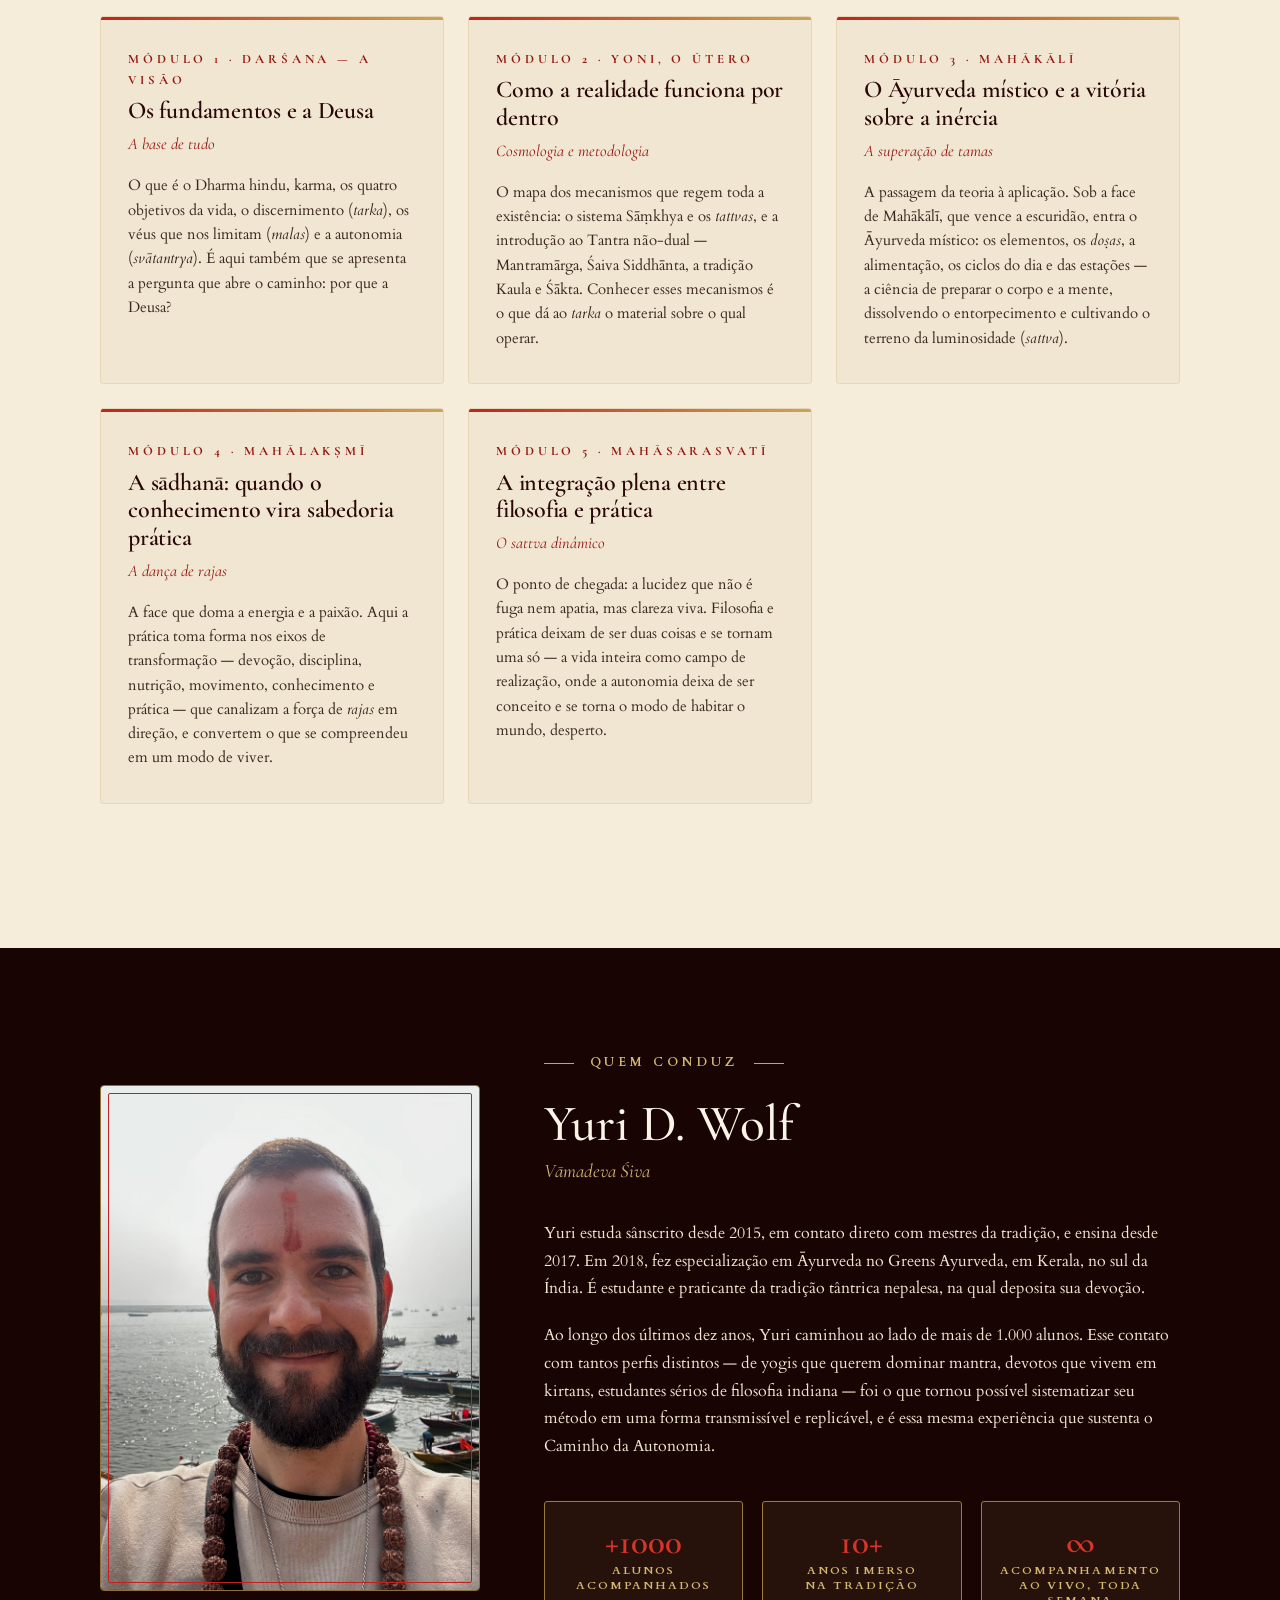
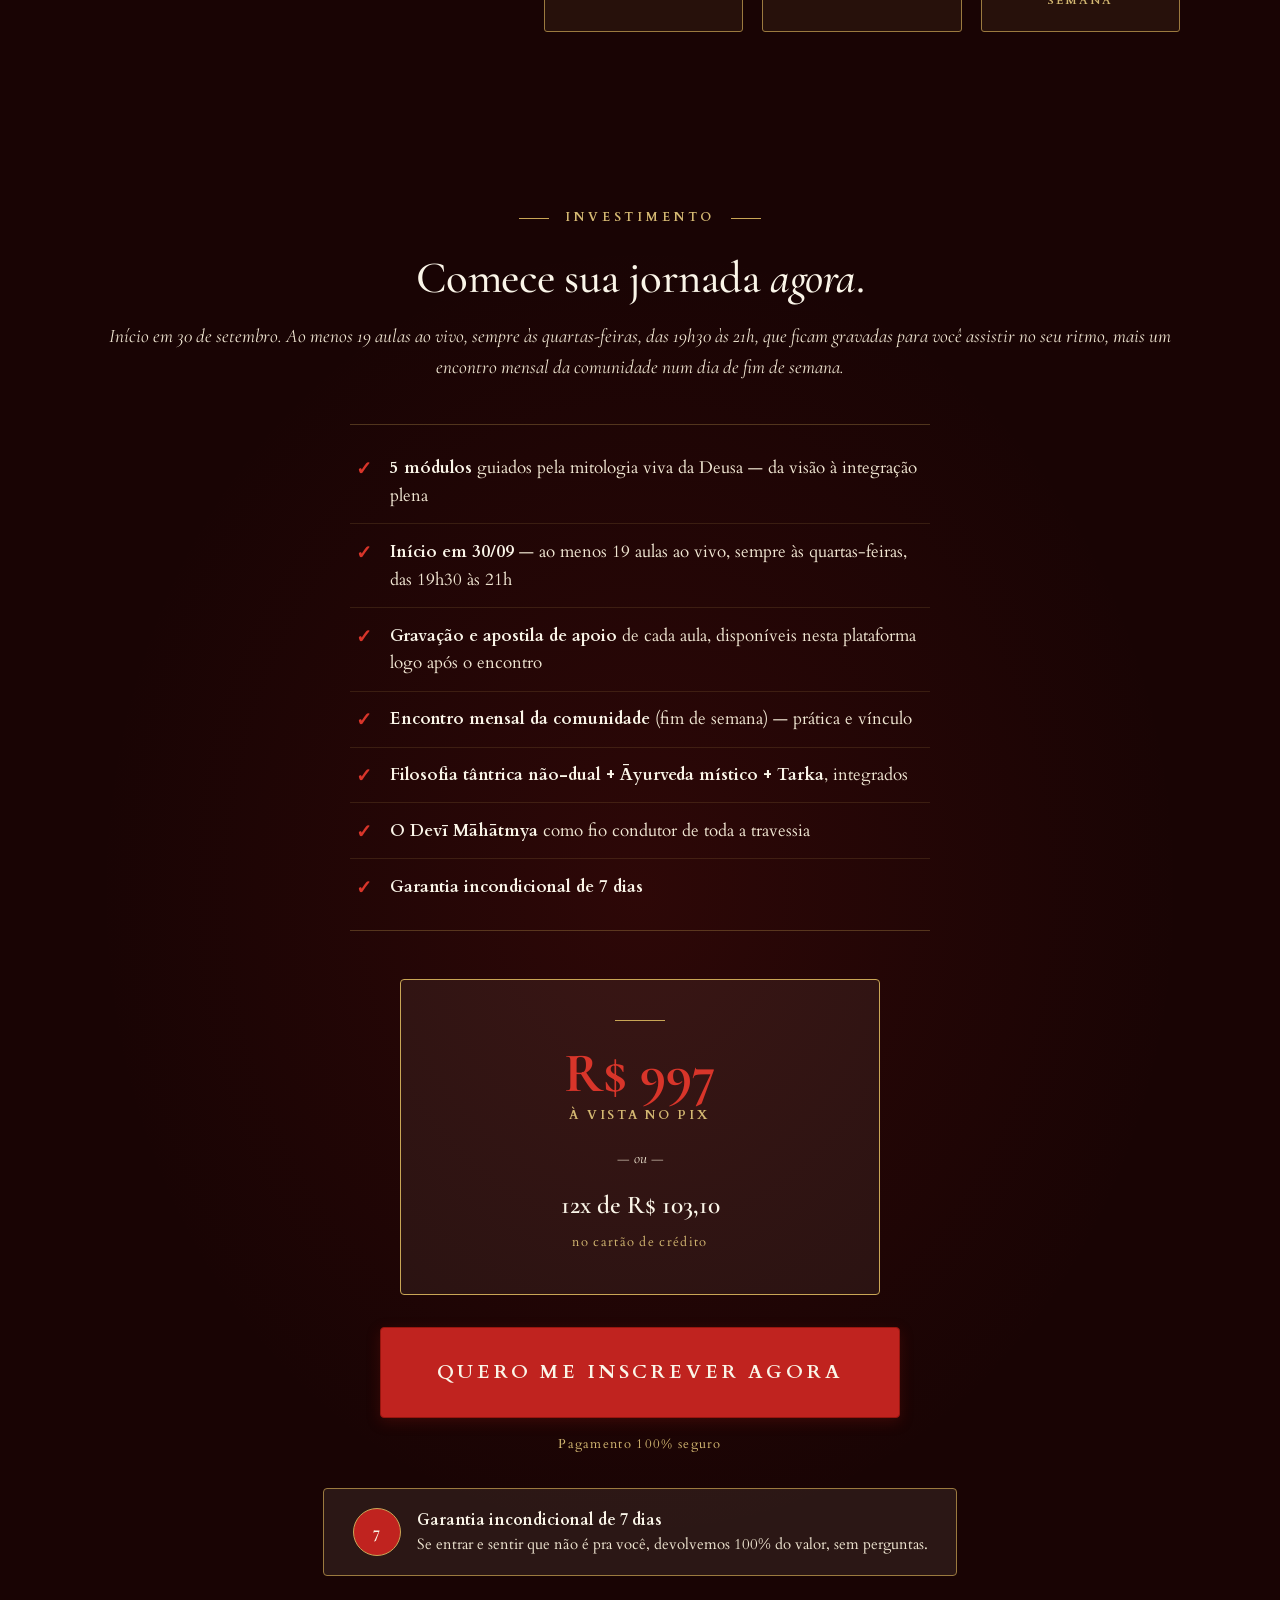
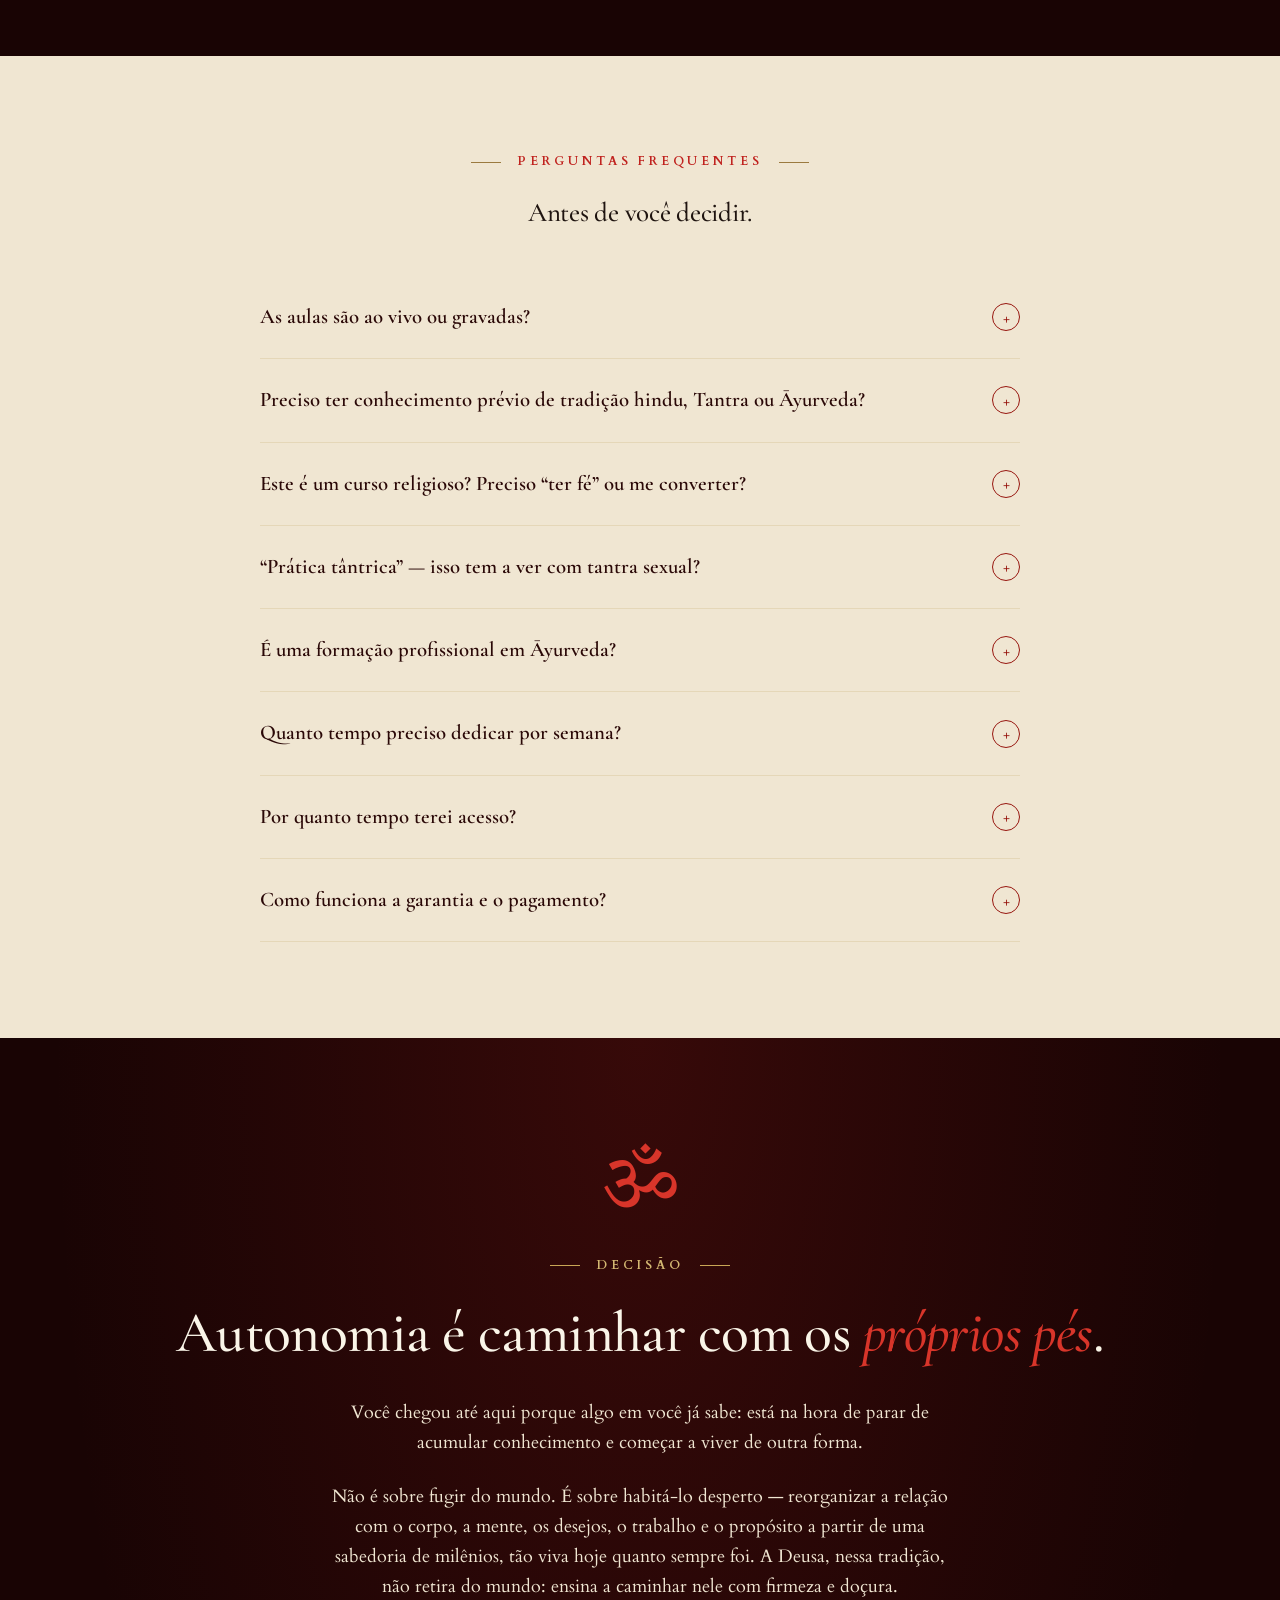
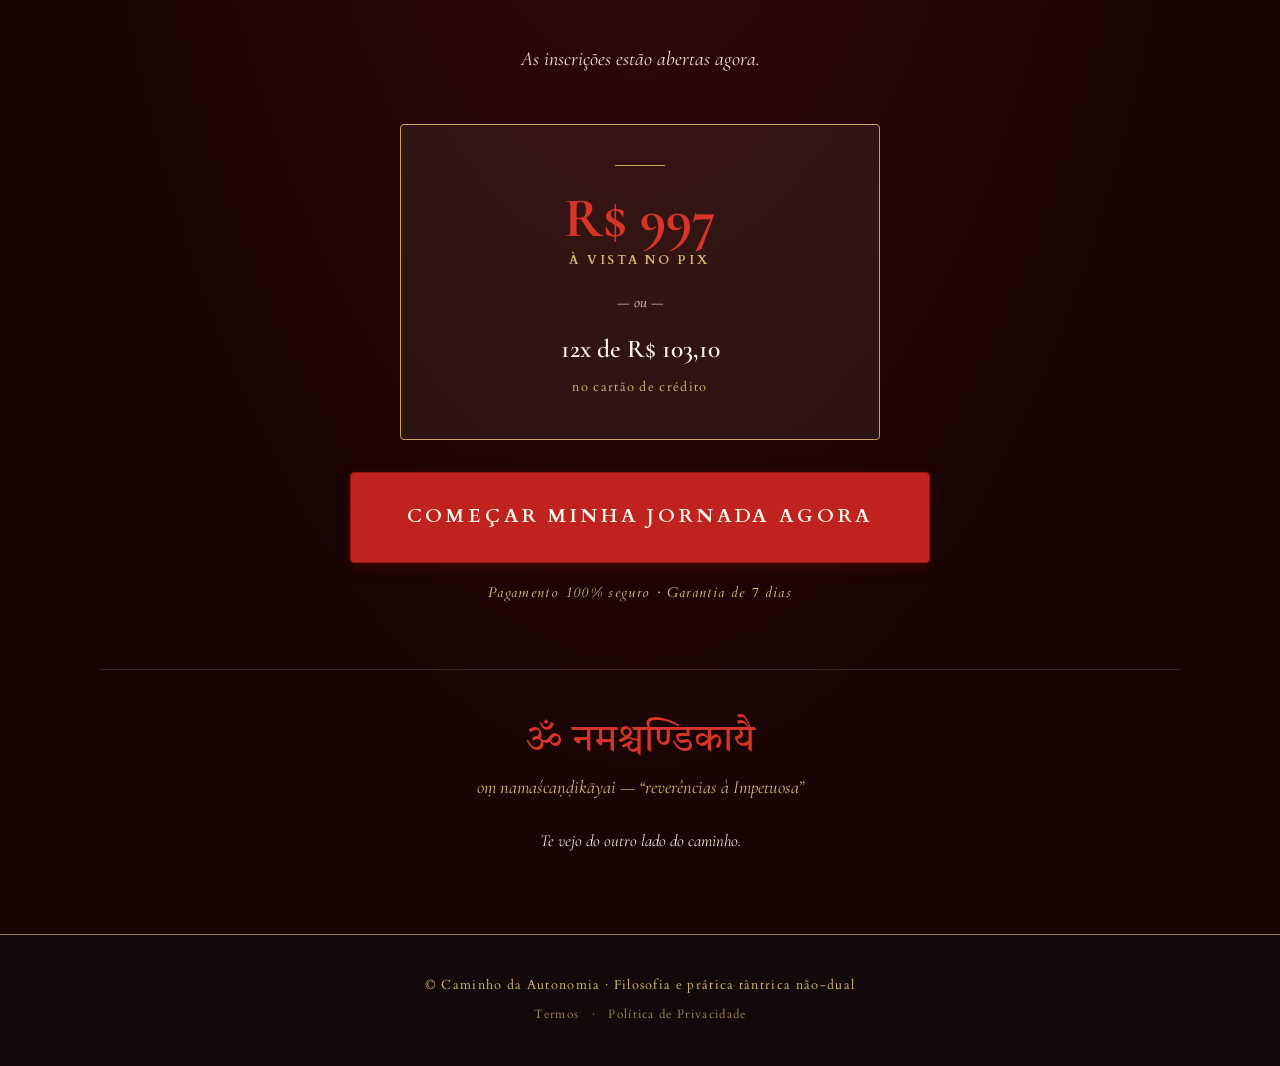
==== commit 60a56896: "Remove preco do hero e troca GTM pelo Pixel base direto - Preco (R$997/12x) removido do card do hero" ====
--- a/index.html
+++ b/index.html
@@ -2,13 +2,23 @@
 <html lang="pt-BR">
 <head>
 <meta charset="UTF-8">
-<!-- Google Tag Manager -->
-<script>(function(w,d,s,l,i){w[l]=w[l]||[];w[l].push({'gtm.start':
-new Date().getTime(),event:'gtm.js'});var f=d.getElementsByTagName(s)[0],
-j=d.createElement(s),dl=l!='dataLayer'?'&l='+l:'';j.async=true;j.src=
-'https://www.googletagmanager.com/gtm.js?id='+i+dl;f.parentNode.insertBefore(j,f);
-})(window,document,'script','dataLayer','GTM-NLQMTTMT');</script>
-<!-- End Google Tag Manager -->
+<!-- Meta Pixel Code -->
+<script>
+!function(f,b,e,v,n,t,s)
+{if(f.fbq)return;n=f.fbq=function(){n.callMethod?
+n.callMethod.apply(n,arguments):n.queue.push(arguments)};
+if(!f._fbq)f._fbq=n;n.push=n;n.loaded=!0;n.version='2.0';
+n.queue=[];t=b.createElement(e);t.async=!0;
+t.src=v;s=b.getElementsByTagName(e)[0];
+s.parentNode.insertBefore(t,s)}(window, document,'script',
+'https://connect.facebook.net/en_US/fbevents.js');
+fbq('init', '1217417730189284');
+fbq('track', 'PageView');
+</script>
+<noscript><img height="1" width="1" style="display:none"
+src="https://www.facebook.com/tr?id=1217417730189284&ev=PageView&noscript=1"
+/></noscript>
+<!-- End Meta Pixel Code -->
 <meta name="viewport" content="width=device-width, initial-scale=1.0">
 <title>Caminho da Autonomia · Introdução à filosofia e às práticas tântricas não-duais</title>
 <meta name="description" content="Uma introdução profunda à filosofia e às práticas tântricas não-duais. O Devī Māhātmya, o Āyurveda e a investigação racional (tarka) integrados para reorganizar corpo, mente e espírito — e construir a liberdade dentro do mundo. Encontros ao vivo semanais, gravados.">
@@ -30,10 +40,6 @@
 </head>
 <body>
 
-<!-- Google Tag Manager (noscript) -->
-<noscript><iframe src="https://www.googletagmanager.com/ns.html?id=GTM-NLQMTTMT"
-height="0" width="0" style="display:none;visibility:hidden"></iframe></noscript>
-<!-- End Google Tag Manager (noscript) -->
 
 <!-- === STICKY TOP BAR === -->
 <div class="sticky-bar" id="stickyBar">
@@ -71,12 +77,7 @@
           <div style="font-family:'Cormorant Garamond',serif; font-size:1.15rem; color:var(--maroon); font-weight:600;">5 módulos · encontros semanais</div>
           <div style="font-size:0.82rem; color:var(--ink-mute); margin-top:0.2rem;">Início 30/09 · quartas, 19h30–21h · + encontro mensal</div>
         </div>
-        <div class="price-block">
-          <span class="price-main">R$ 997</span>
-          <span class="price-pix">à vista no PIX</span>
-          <div class="price-installments">ou <strong>12x de R$ 103,10</strong></div>
-        </div>
-        <a href="https://pay.herospark.com/caminho-da-autonomia-539704" target="_blank" rel="noopener" class="btn-primary js-checkout" onclick="dataLayer.push({'event':'initiate_checkout'});">Quero me inscrever</a>
+        <a href="https://pay.herospark.com/caminho-da-autonomia-539704" target="_blank" rel="noopener" class="btn-primary js-checkout" onclick="fbq('track', 'InitiateCheckout');">Quero me inscrever</a>
         <div class="seal">
           <svg xmlns="http://www.w3.org/2000/svg" width="20" height="20" viewBox="0 0 24 24" fill="none" stroke="currentColor" stroke-width="2.2" stroke-linecap="round" stroke-linejoin="round"><path d="M12 22s8-4 8-10V5l-8-3-8 3v7c0 6 8 10 8 10z"/><path d="m9 12 2 2 4-4"/></svg>
           <span>Garantia de 7 dias · 100% do valor</span>
@@ -345,7 +346,7 @@
       <div class="price-installments-note">no cartão de crédito</div>
     </div>
 
-    <a href="https://pay.herospark.com/caminho-da-autonomia-539704" target="_blank" rel="noopener" class="btn-primary huge js-checkout" onclick="dataLayer.push({'event':'initiate_checkout'});" id="checkoutMain">Quero me inscrever agora</a>
+    <a href="https://pay.herospark.com/caminho-da-autonomia-539704" target="_blank" rel="noopener" class="btn-primary huge js-checkout" onclick="fbq('track', 'InitiateCheckout');" id="checkoutMain">Quero me inscrever agora</a>
     <p style="font-size: 0.82rem; color: var(--gold-soft); margin-top: 1rem; letter-spacing: 0.1em;">Pagamento 100% seguro</p>
 
     <div class="guarantee-seal">
@@ -419,7 +420,7 @@
       <div class="price-installments-note">no cartão de crédito</div>
     </div>
 
-    <a href="https://pay.herospark.com/caminho-da-autonomia-539704" target="_blank" rel="noopener" class="btn-primary huge js-checkout" onclick="dataLayer.push({'event':'initiate_checkout'});" id="checkoutFinal">Começar minha jornada agora</a>
+    <a href="https://pay.herospark.com/caminho-da-autonomia-539704" target="_blank" rel="noopener" class="btn-primary huge js-checkout" onclick="fbq('track', 'InitiateCheckout');" id="checkoutFinal">Começar minha jornada agora</a>
     <p style="font-size: 0.85rem; color: var(--gold-soft); margin-top: 1.2rem; letter-spacing: 0.1em; font-style: italic;">Pagamento 100% seguro · Garantia de 7 dias</p>
 
     <div class="final-mantra">
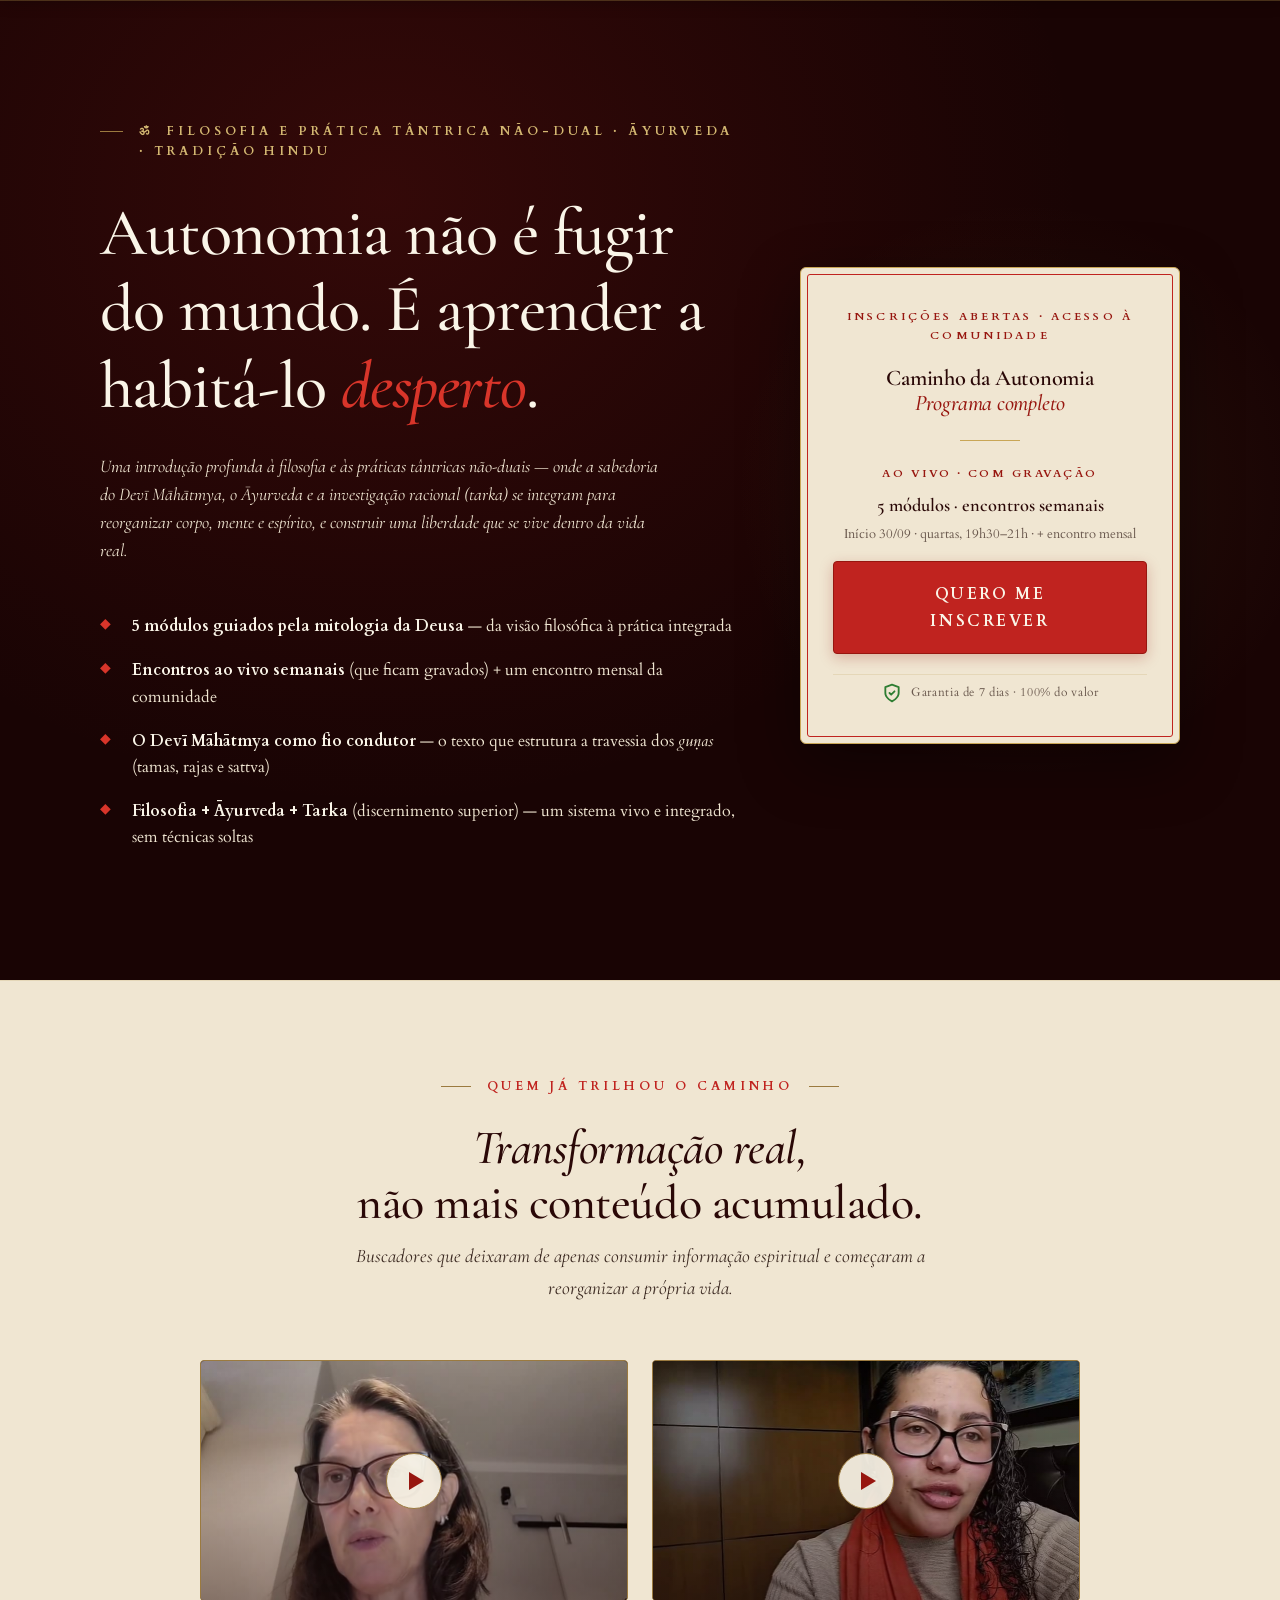
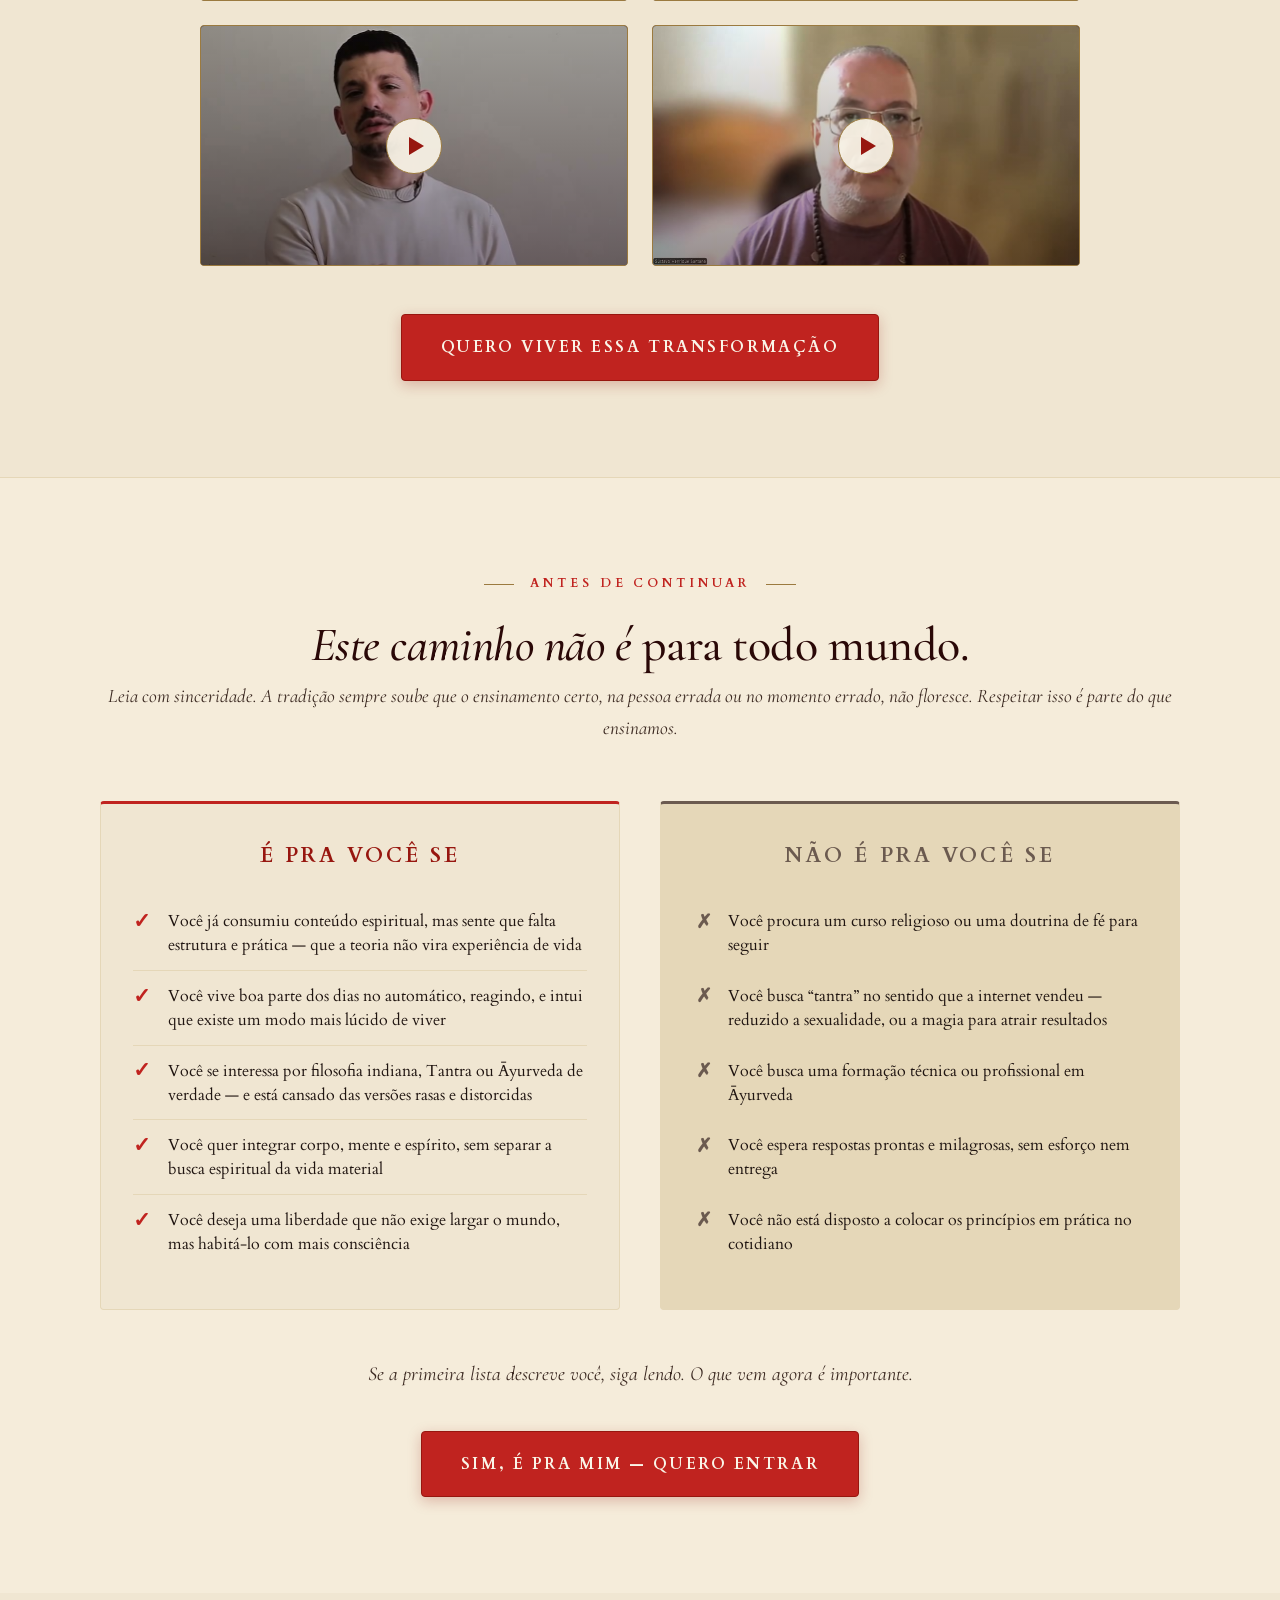
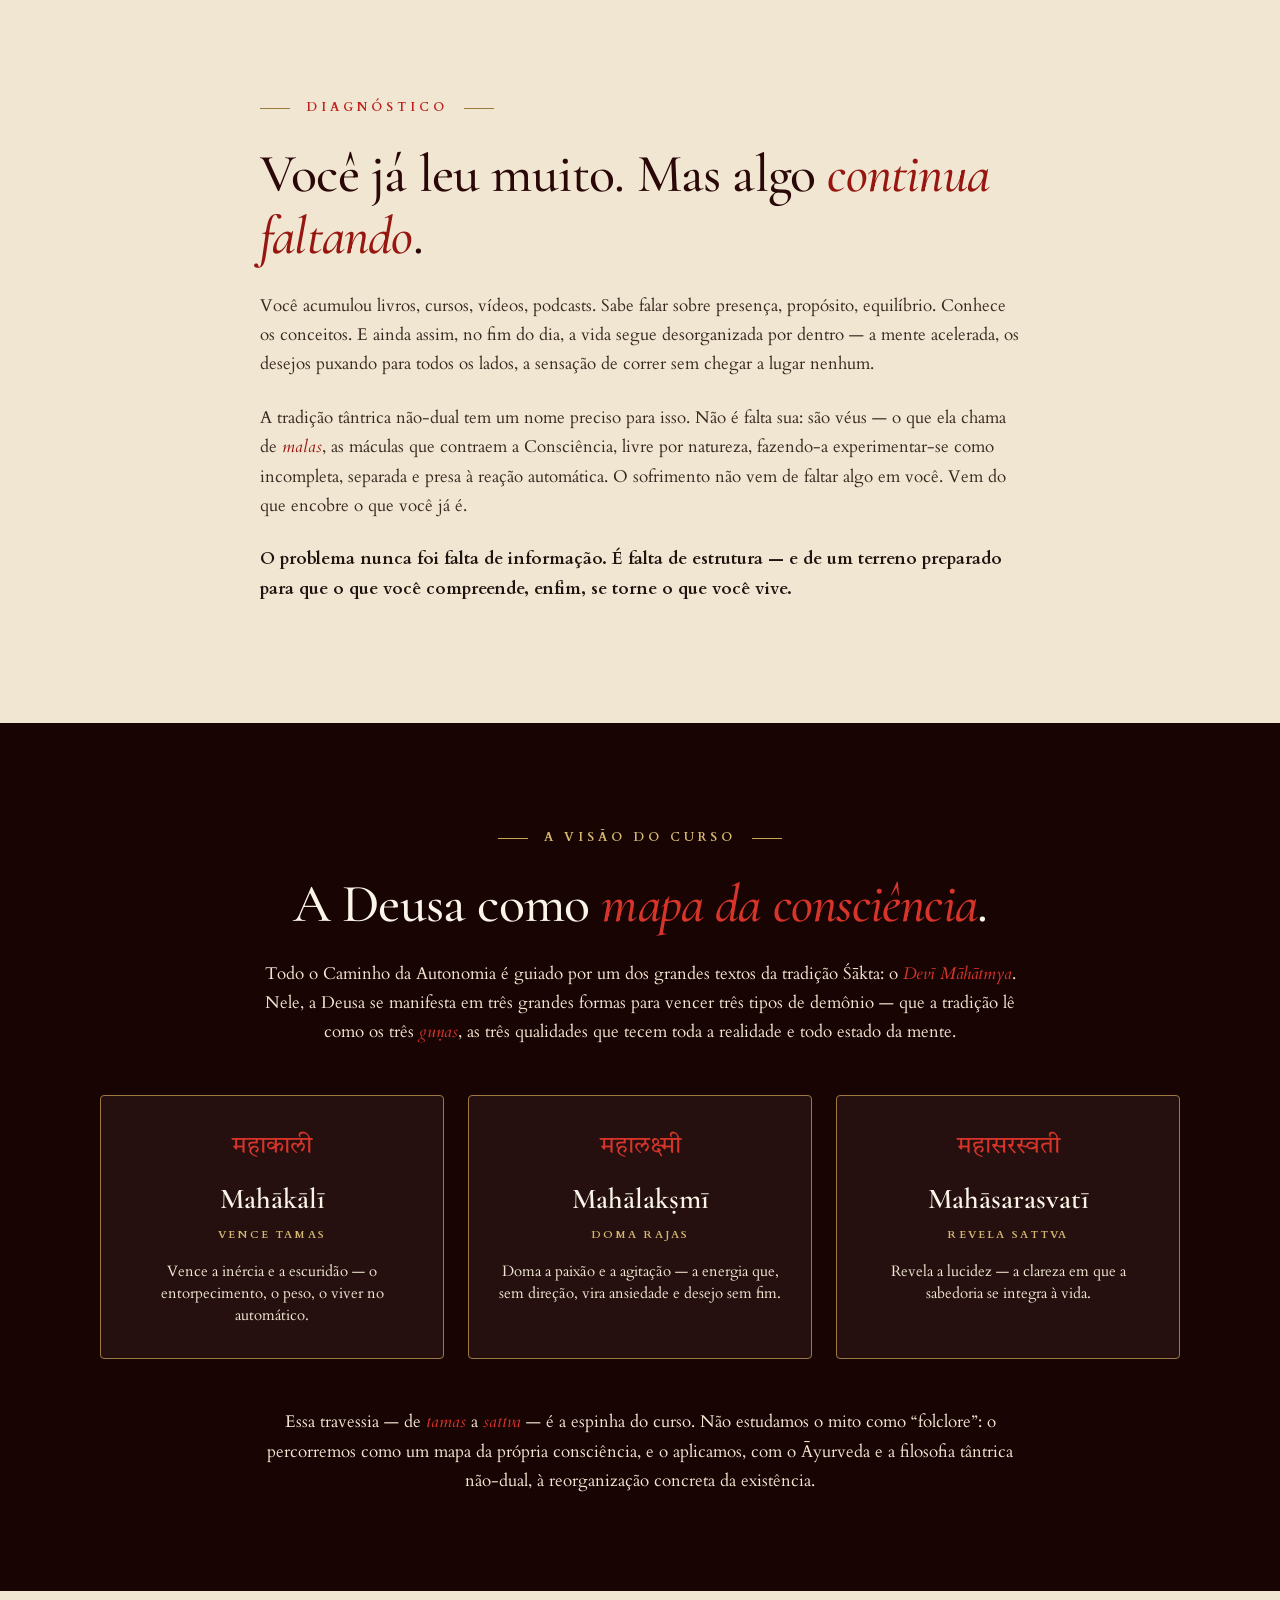
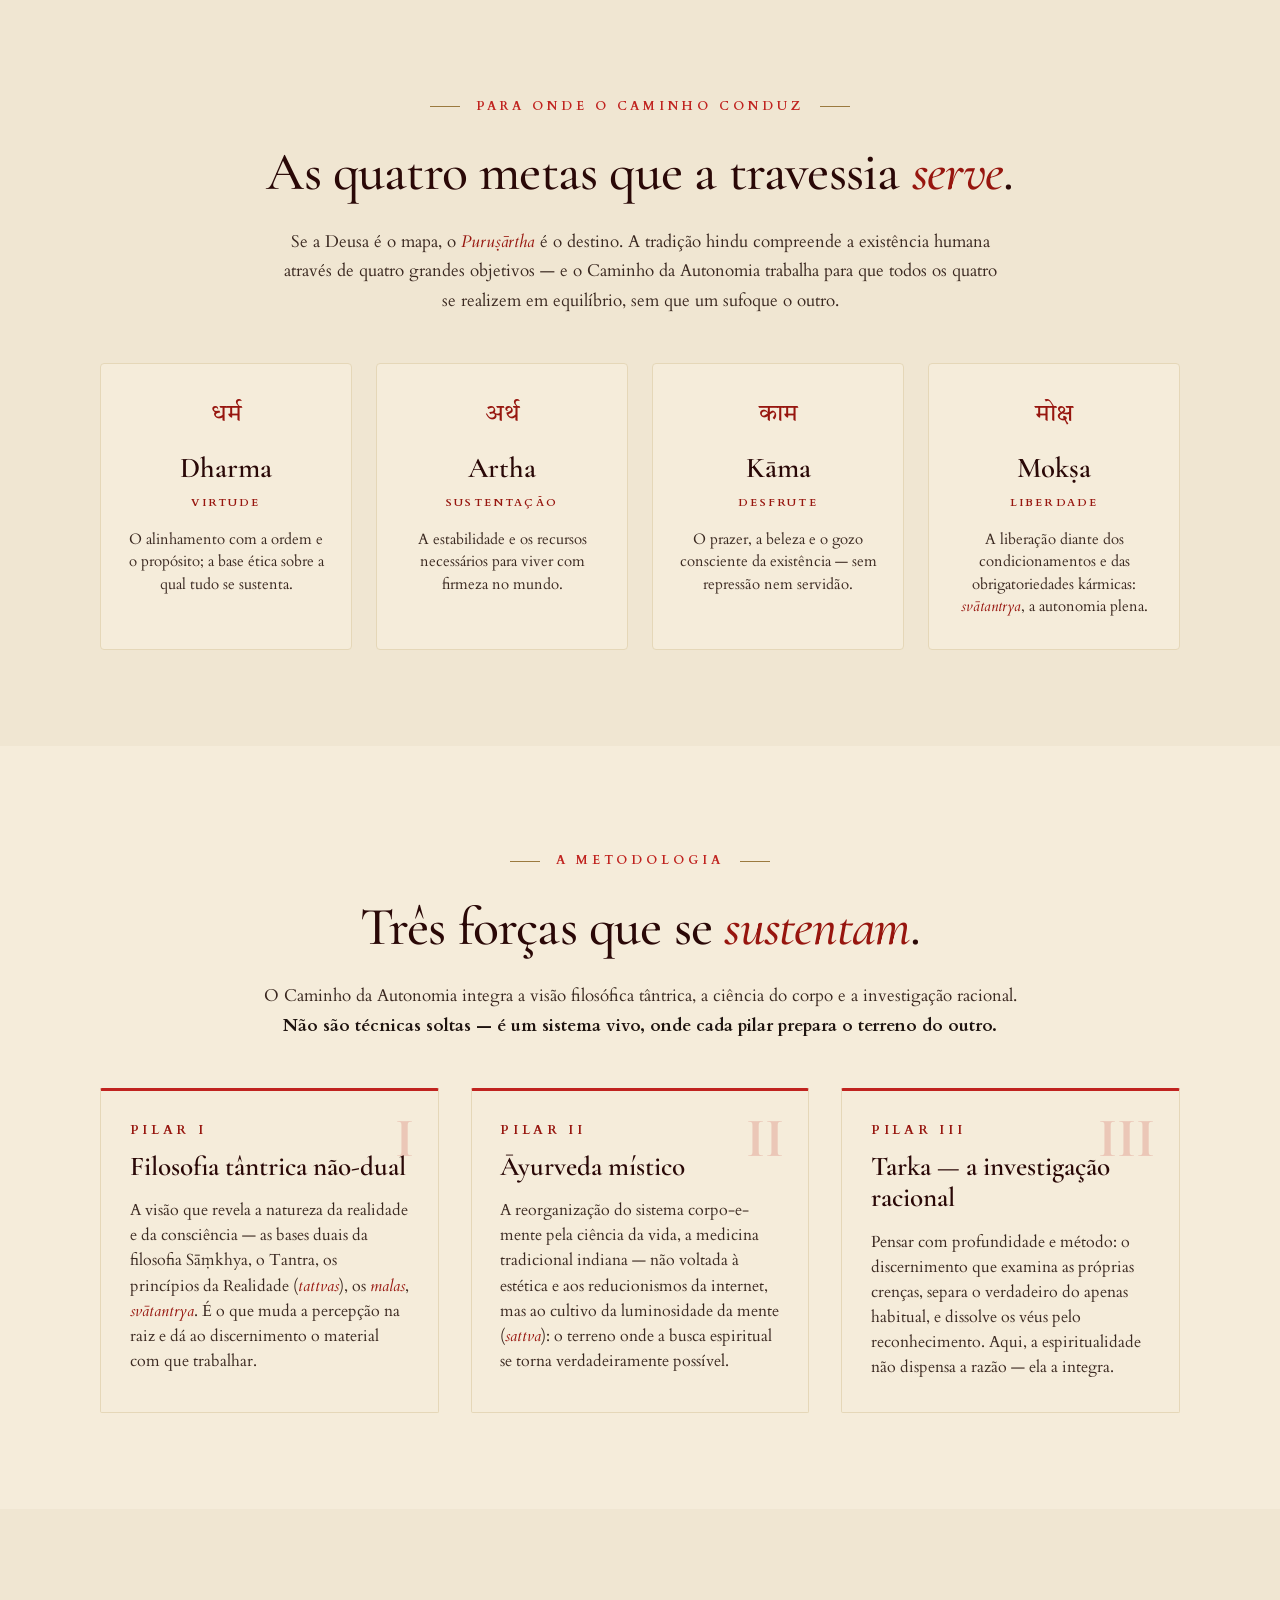
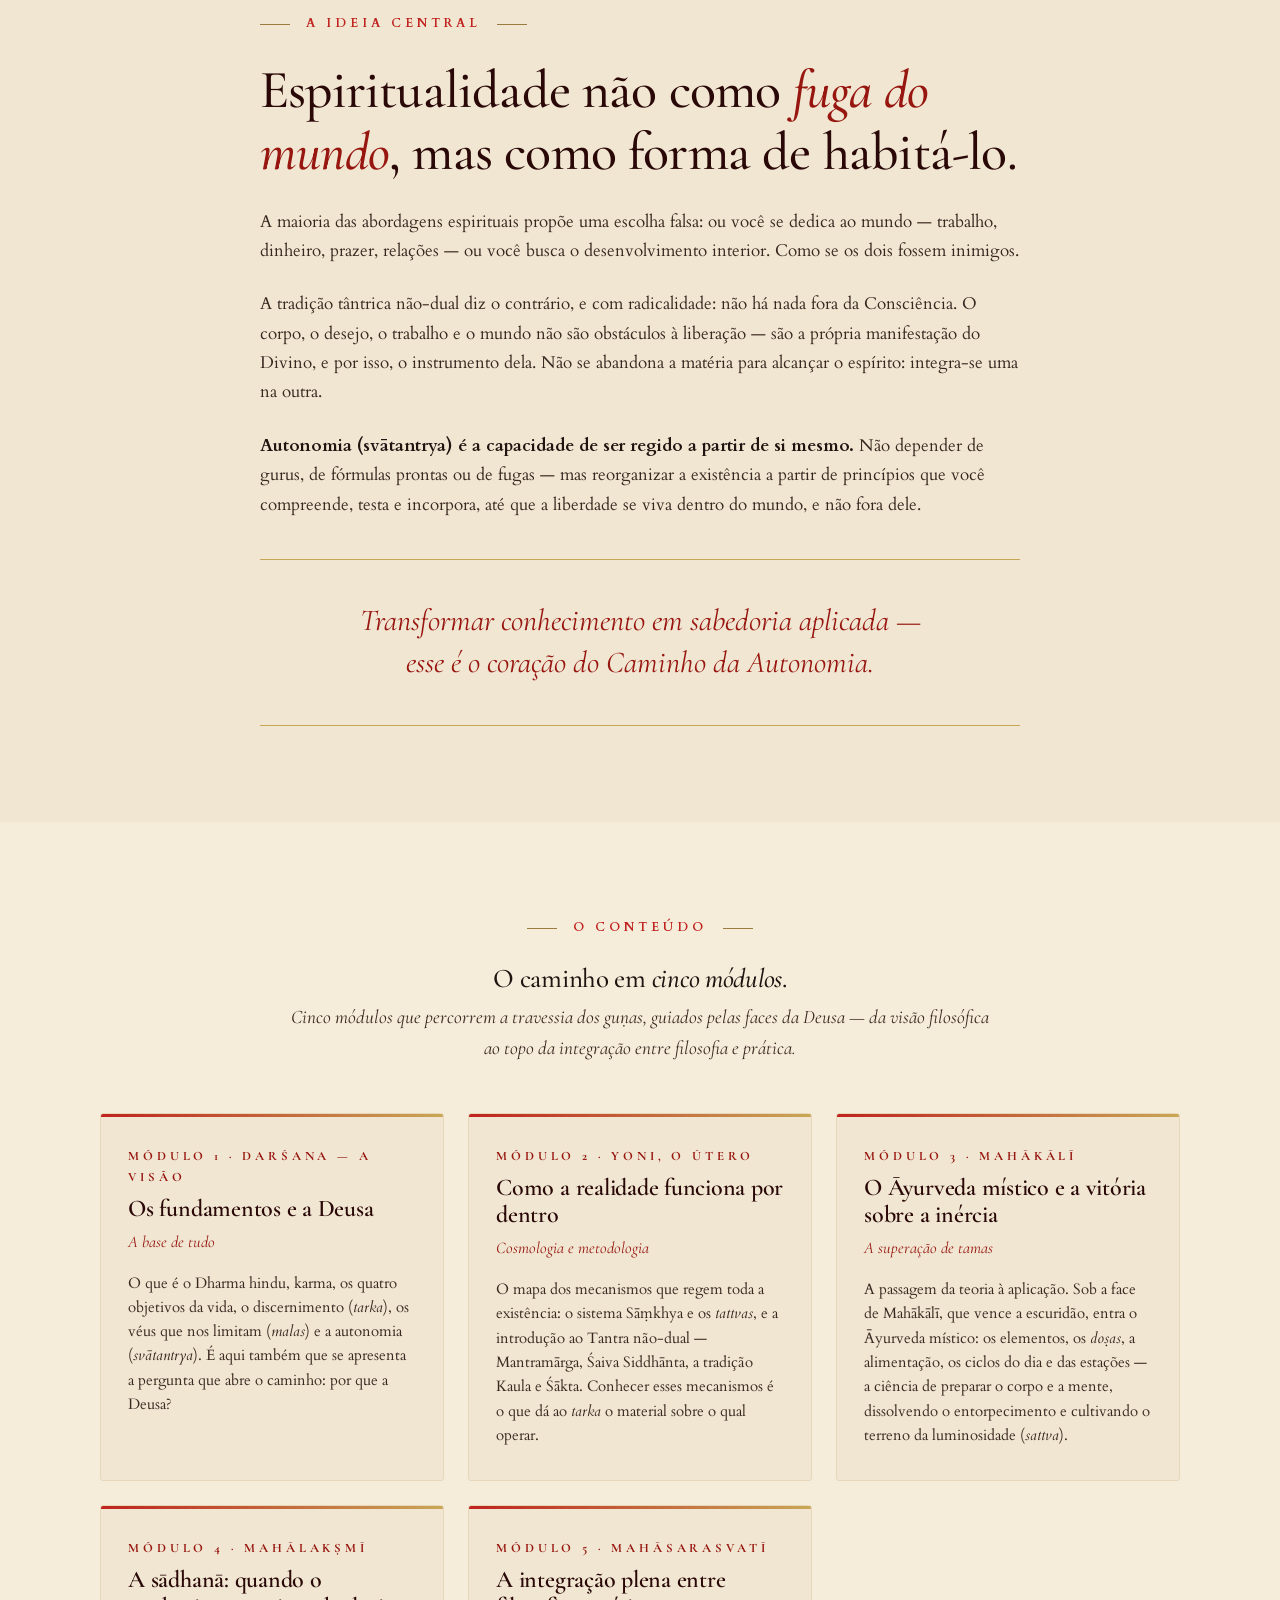
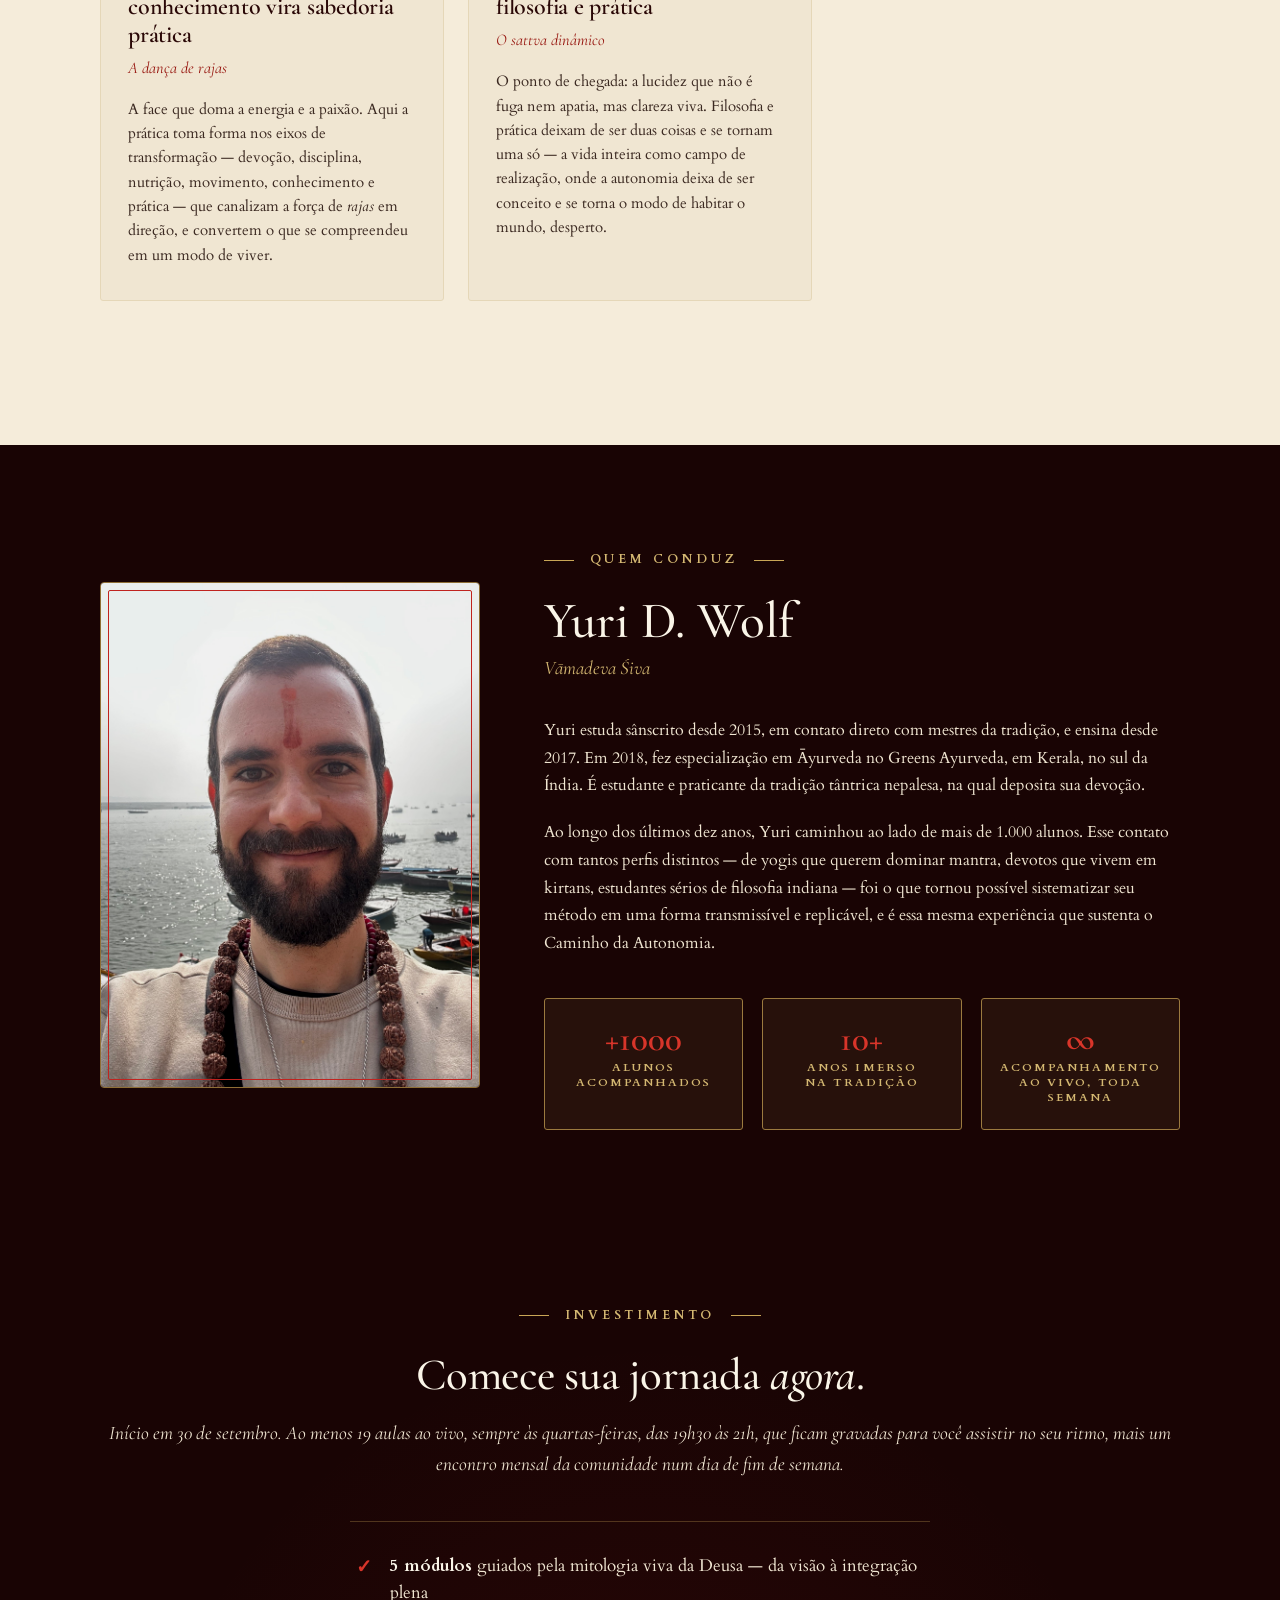
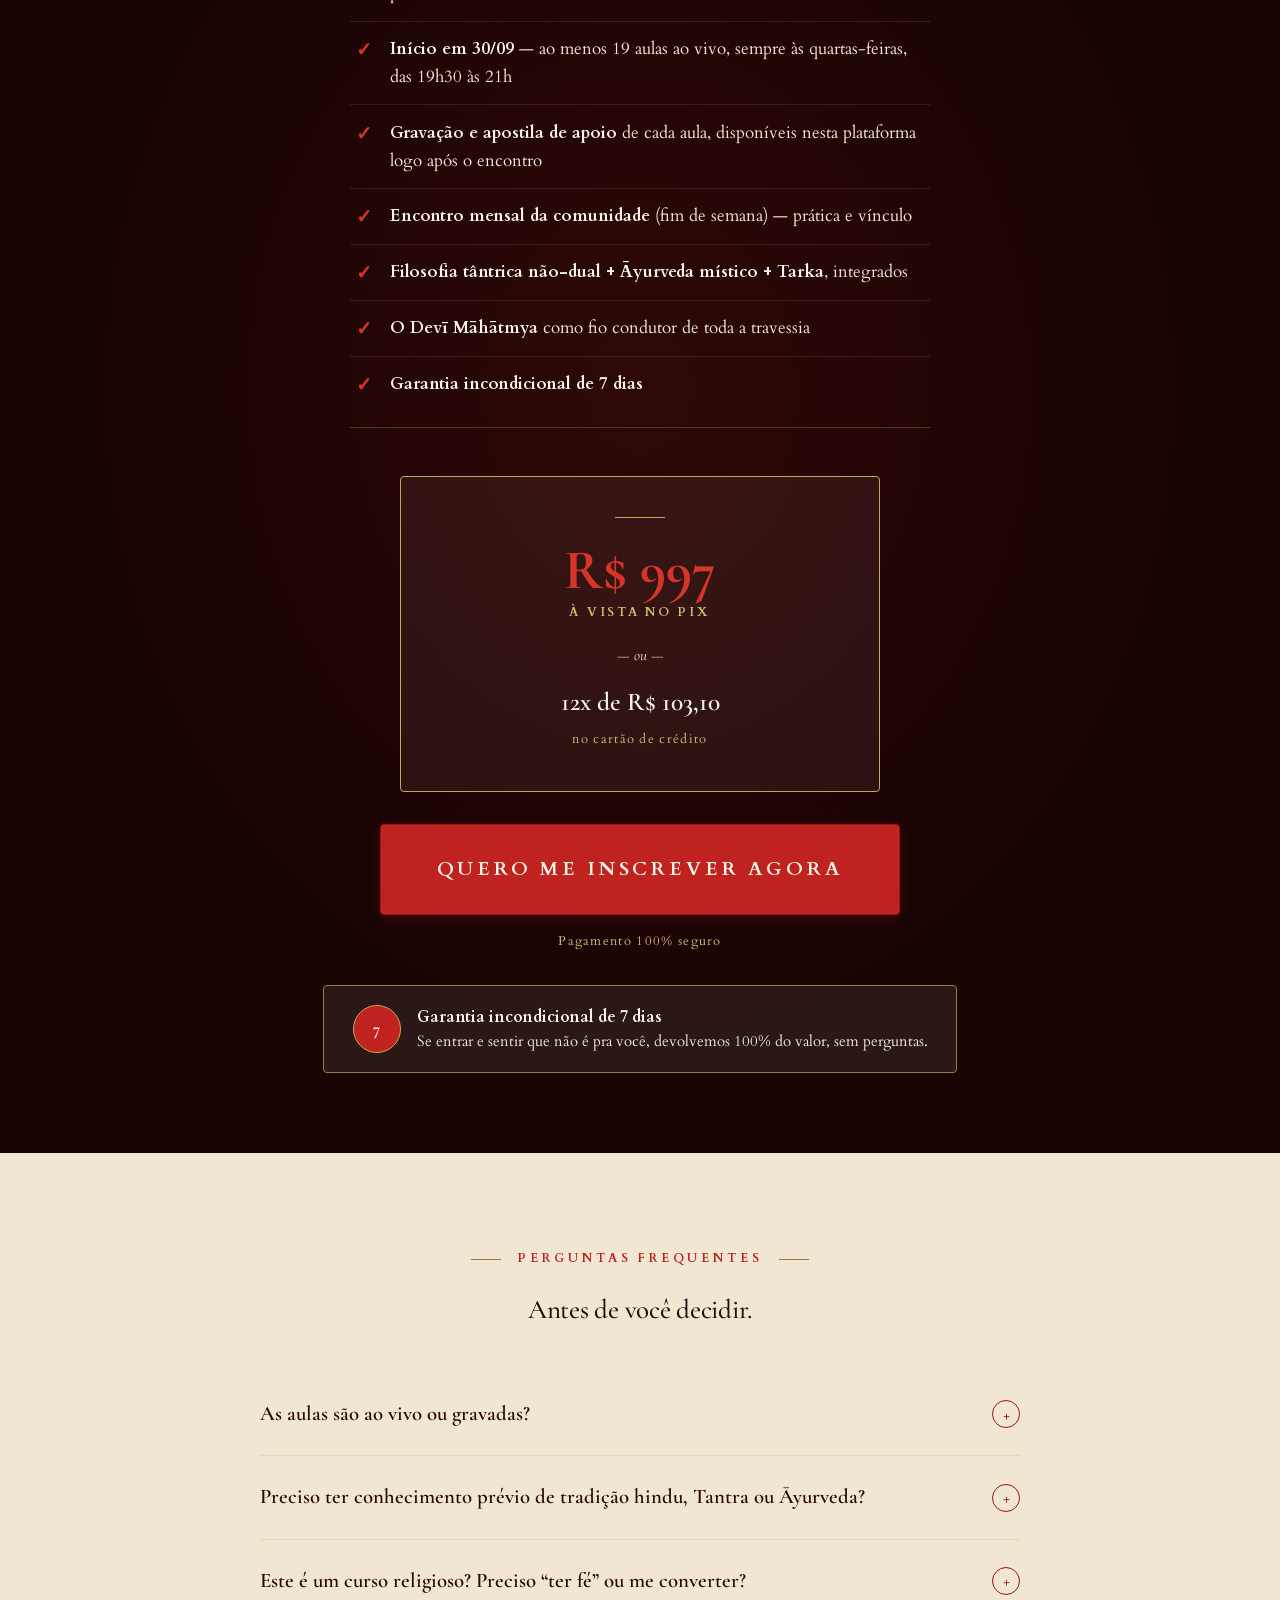
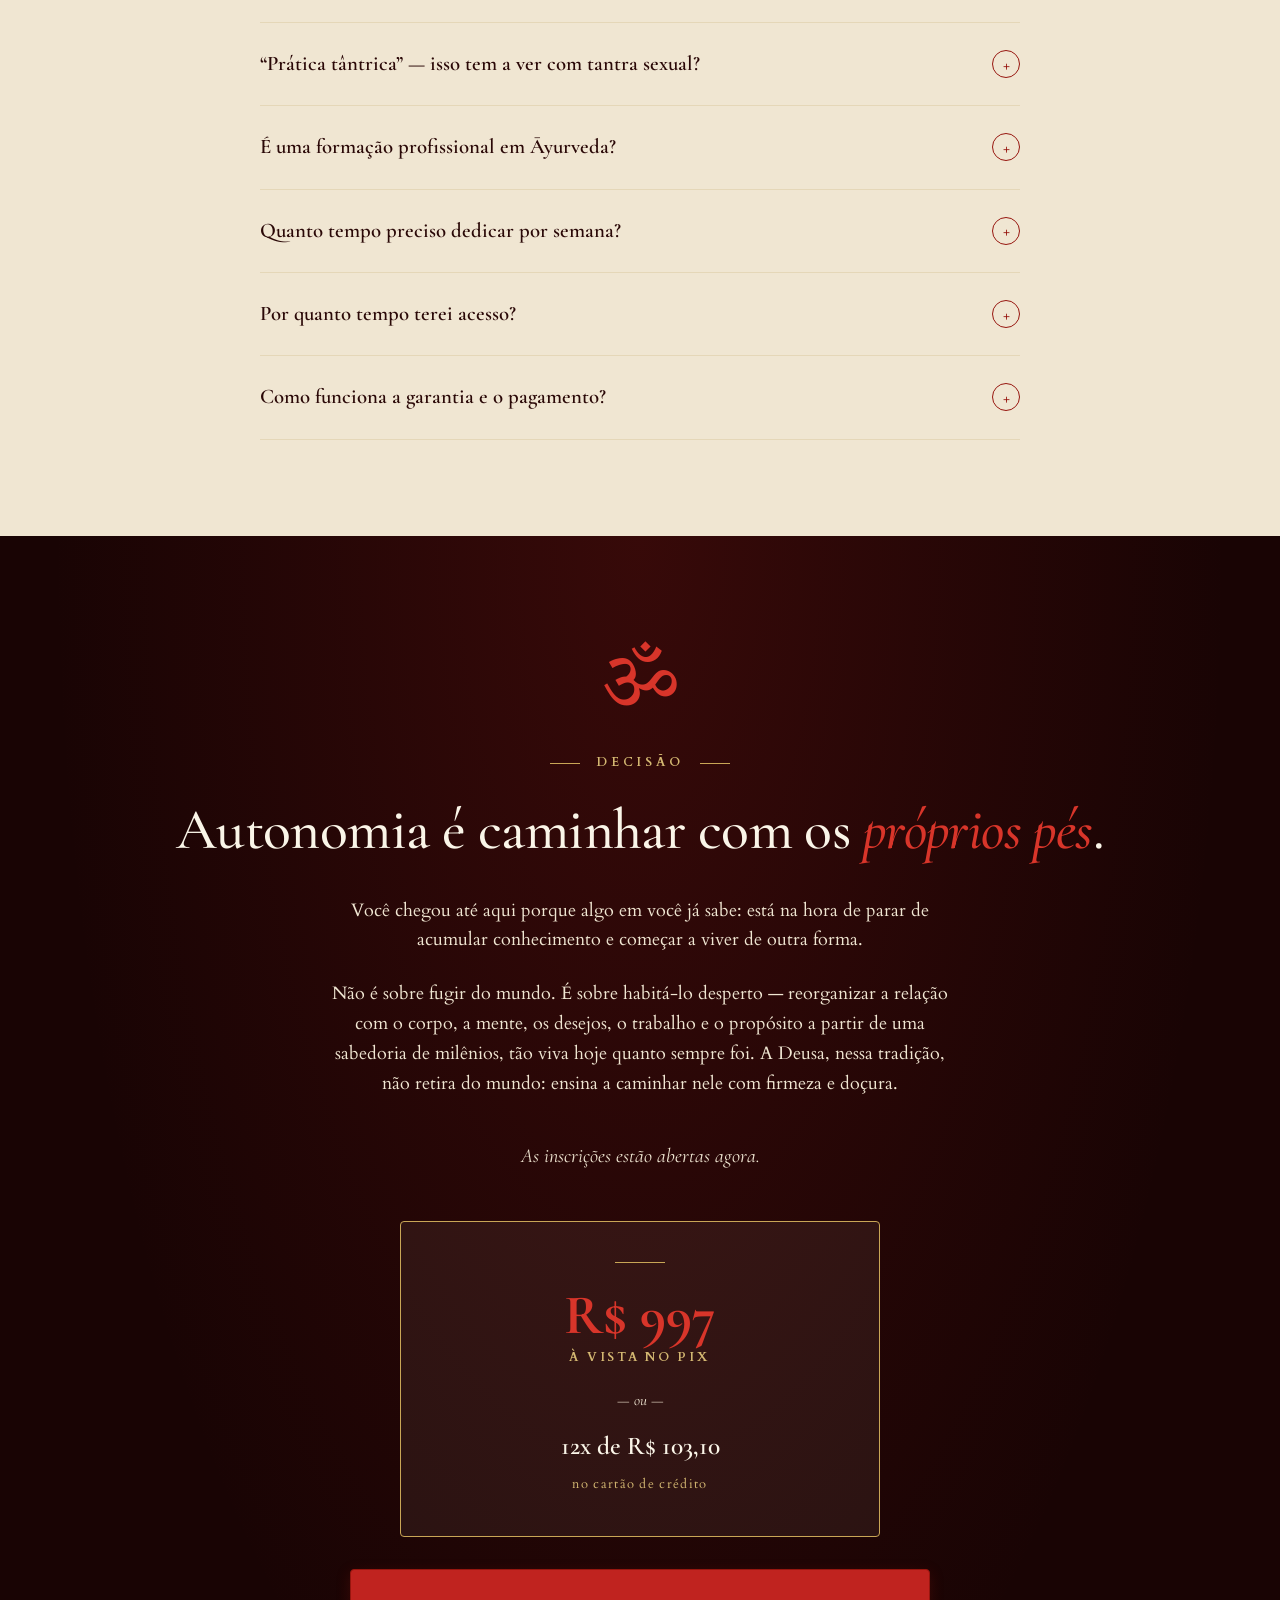
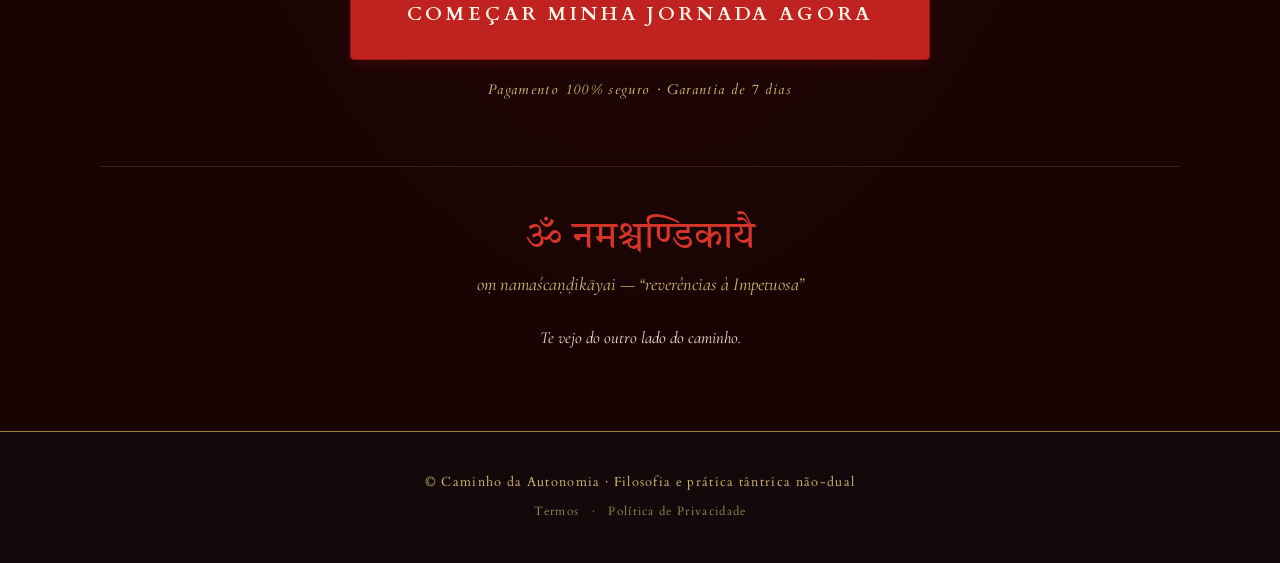
==== commit cdc70df8: "Adiciona 4 depoimentos em video (click-to-play, sem nome) Os 4 videos mais recentes baixados (origin" ====
--- a/index.html
+++ b/index.html
@@ -83,6 +83,40 @@
           <span>Garantia de 7 dias · 100% do valor</span>
         </div>
       </aside>
+    </div>
+  </div>
+</section>
+
+<!-- ===== BLOCO 2 — DEPOIMENTOS EM VÍDEO ===== -->
+<section class="testimonials">
+  <div class="container">
+    <div style="text-align: center;">
+      <span class="eyebrow centered">Quem já trilhou o caminho</span>
+    </div>
+    <h2><em>Transformação real,</em><br>não mais conteúdo acumulado.</h2>
+    <p class="lede">Buscadores que deixaram de apenas consumir informação espiritual e começaram a reorganizar a própria vida.</p>
+
+    <div class="video-grid">
+      <div class="video-card" data-src="videos/dep-1.mp4">
+        <img class="video-thumb-photo" src="videos/dep-1-poster.jpg" alt="Depoimento em vídeo" loading="lazy">
+        <div class="play"></div>
+      </div>
+      <div class="video-card" data-src="videos/dep-2.mp4">
+        <img class="video-thumb-photo" src="videos/dep-2-poster.jpg" alt="Depoimento em vídeo" loading="lazy">
+        <div class="play"></div>
+      </div>
+      <div class="video-card" data-src="videos/dep-3.mp4">
+        <img class="video-thumb-photo" src="videos/dep-3-poster.jpg" alt="Depoimento em vídeo" loading="lazy">
+        <div class="play"></div>
+      </div>
+      <div class="video-card" data-src="videos/dep-4.mp4">
+        <img class="video-thumb-photo" src="videos/dep-4-poster.jpg" alt="Depoimento em vídeo" loading="lazy">
+        <div class="play"></div>
+      </div>
+    </div>
+
+    <div class="btn-center">
+      <a href="https://pay.herospark.com/caminho-da-autonomia-539704" target="_blank" rel="noopener" class="btn-primary js-checkout" onclick="fbq('track', 'InitiateCheckout');">Quero viver essa transformação</a>
     </div>
   </div>
 </section>
@@ -461,6 +495,27 @@
     if (el) { e.preventDefault(); window.scrollTo({ top: el.offsetTop - 60, behavior: 'smooth' }); }
   });
 });
+
+// === DEPOIMENTOS EM VIDEO - CLICK-TO-PLAY, ZERO BYTE DE VIDEO ATE O CLIQUE ===
+// O poster ja e uma foto real (extraida uma vez, na hora de preparar os arquivos), nao um
+// <video preload> disfarcado - nenhuma requisicao de video acontece ate a pessoa clicar.
+document.querySelectorAll('.video-card').forEach(function (card) {
+  card.addEventListener('click', function () {
+    if (card.classList.contains('is-playing')) return;
+    const src = (card.dataset.src || '').trim();
+    if (!src) return;
+
+    const player = document.createElement('video');
+    player.src = src;
+    player.controls = true;
+    player.autoplay = true;
+    player.playsInline = true;
+
+    card.classList.add('is-playing');
+    card.appendChild(player);
+    player.play().catch(function () {});
+  });
+});
 </script>
 </body>
 </html>
--- a/style.css
+++ b/style.css
@@ -517,3 +517,87 @@
   .expert-photo { max-width: 380px; margin: 0 auto; }
   .expert-credentials { grid-template-columns: 1fr; }
 }
+
+/* === DEPOIMENTOS EM VÍDEO (landscape, click-to-play sem pré-carregar video) === */
+.video-grid {
+  display: grid;
+  grid-template-columns: repeat(2, 1fr);
+  gap: 1.5rem;
+  margin: 0 auto 3rem;
+  max-width: 880px;
+}
+
+.video-card {
+  position: relative;
+  aspect-ratio: 16 / 9;
+  border-radius: 4px;
+  overflow: hidden;
+  border: 1px solid var(--gold-deep);
+  background: var(--maroon-deep);
+  cursor: pointer;
+}
+
+.video-card .video-thumb-photo {
+  position: absolute;
+  inset: 0;
+  width: 100%;
+  height: 100%;
+  object-fit: cover;
+  display: block;
+}
+
+.video-card::before {
+  content: '';
+  position: absolute;
+  inset: 0;
+  background: linear-gradient(180deg, rgba(25,4,4,0.05) 0%, rgba(25,4,4,0.45) 100%);
+  z-index: 1;
+  transition: opacity 0.25s;
+}
+
+.video-card:hover::before { background: linear-gradient(180deg, rgba(25,4,4,0.1) 0%, rgba(25,4,4,0.55) 100%); }
+
+.video-card .play {
+  position: absolute;
+  top: 50%;
+  left: 50%;
+  transform: translate(-50%, -50%);
+  width: 56px;
+  height: 56px;
+  border-radius: 50%;
+  background: rgba(250, 245, 232, 0.92);
+  border: 1px solid var(--gold-deep);
+  z-index: 2;
+  display: flex;
+  align-items: center;
+  justify-content: center;
+  transition: transform 0.2s;
+}
+
+.video-card:hover .play { transform: translate(-50%, -50%) scale(1.1); }
+
+.video-card .play::after {
+  content: '';
+  border-style: solid;
+  border-width: 9px 0 9px 15px;
+  border-color: transparent transparent transparent var(--saffron-deep);
+  margin-left: 4px;
+}
+
+.video-card.is-playing { cursor: default; }
+.video-card.is-playing::before,
+.video-card.is-playing .play,
+.video-card.is-playing .video-thumb-photo { display: none; }
+
+.video-card video {
+  position: absolute;
+  inset: 0;
+  width: 100%;
+  height: 100%;
+  z-index: 3;
+  background: #000;
+}
+
+@media (max-width: 640px) {
+  .video-grid { grid-template-columns: 1fr; max-width: 460px; }
+}
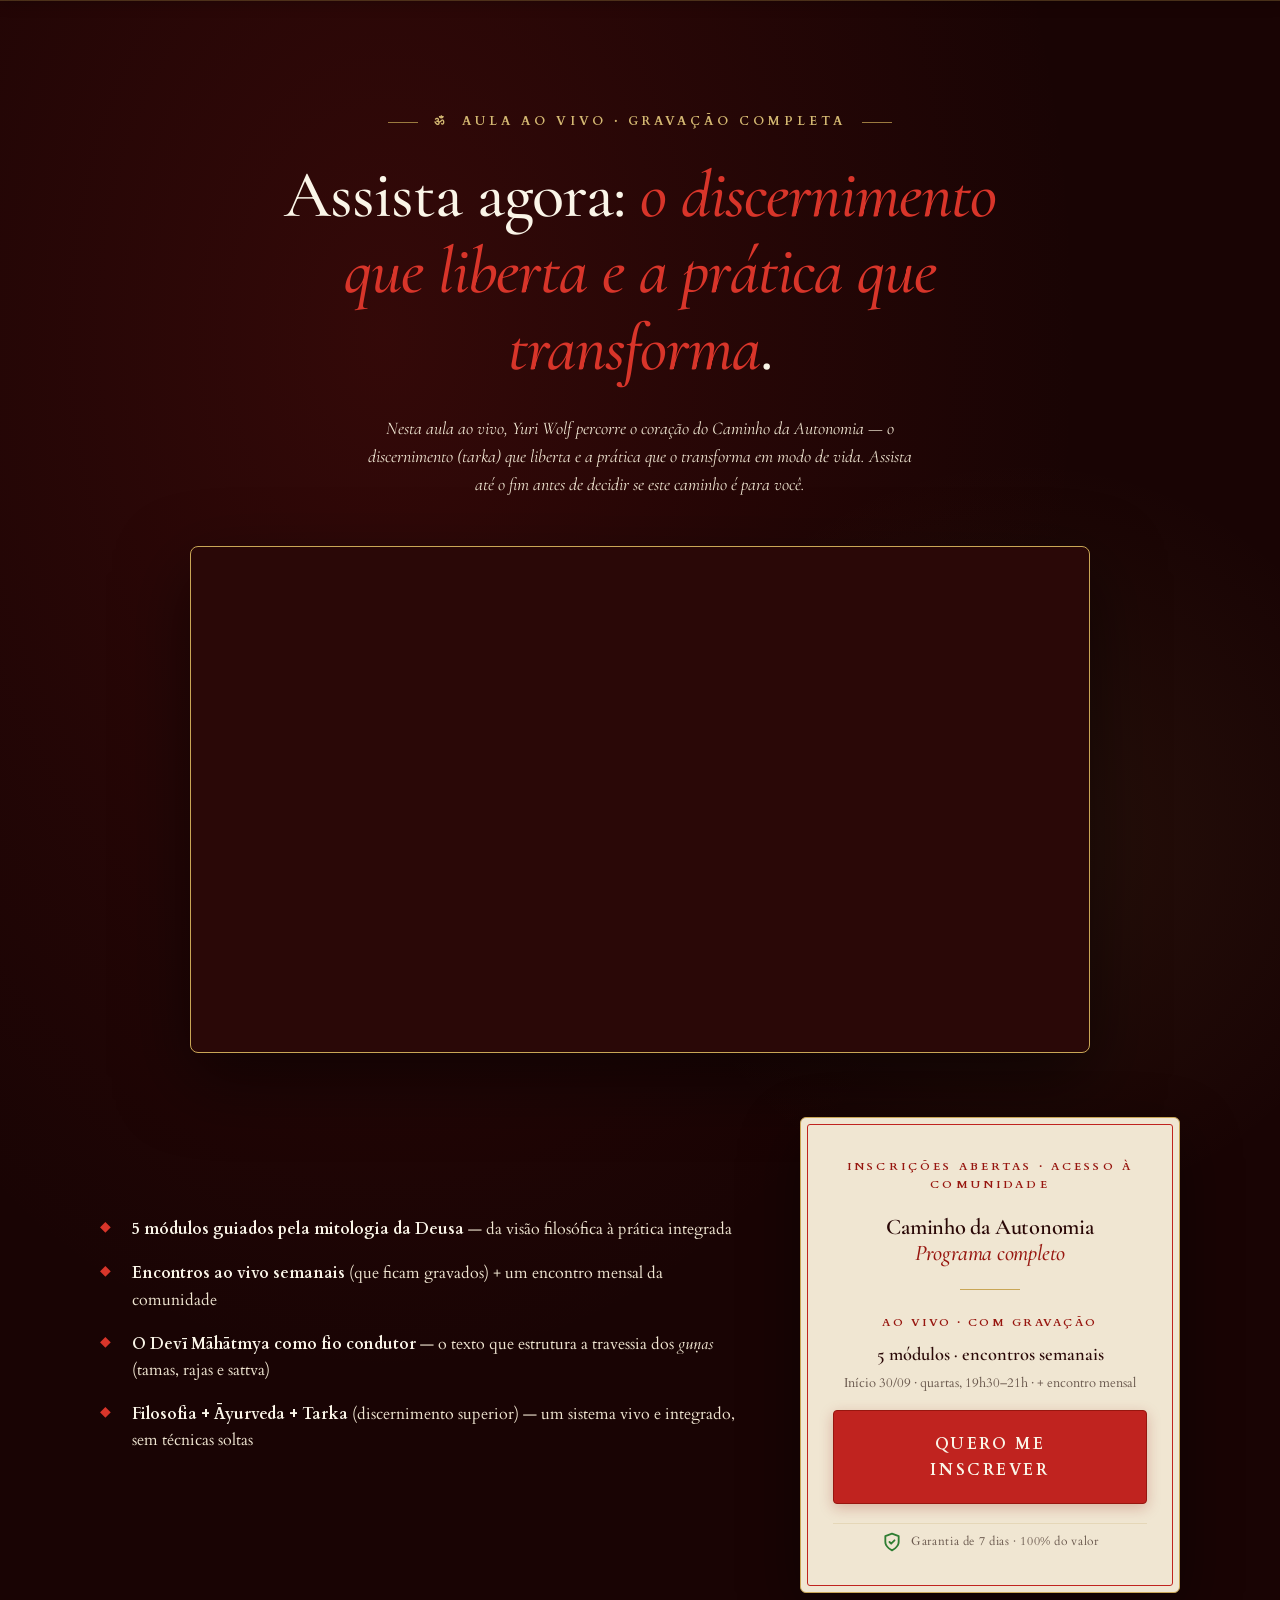
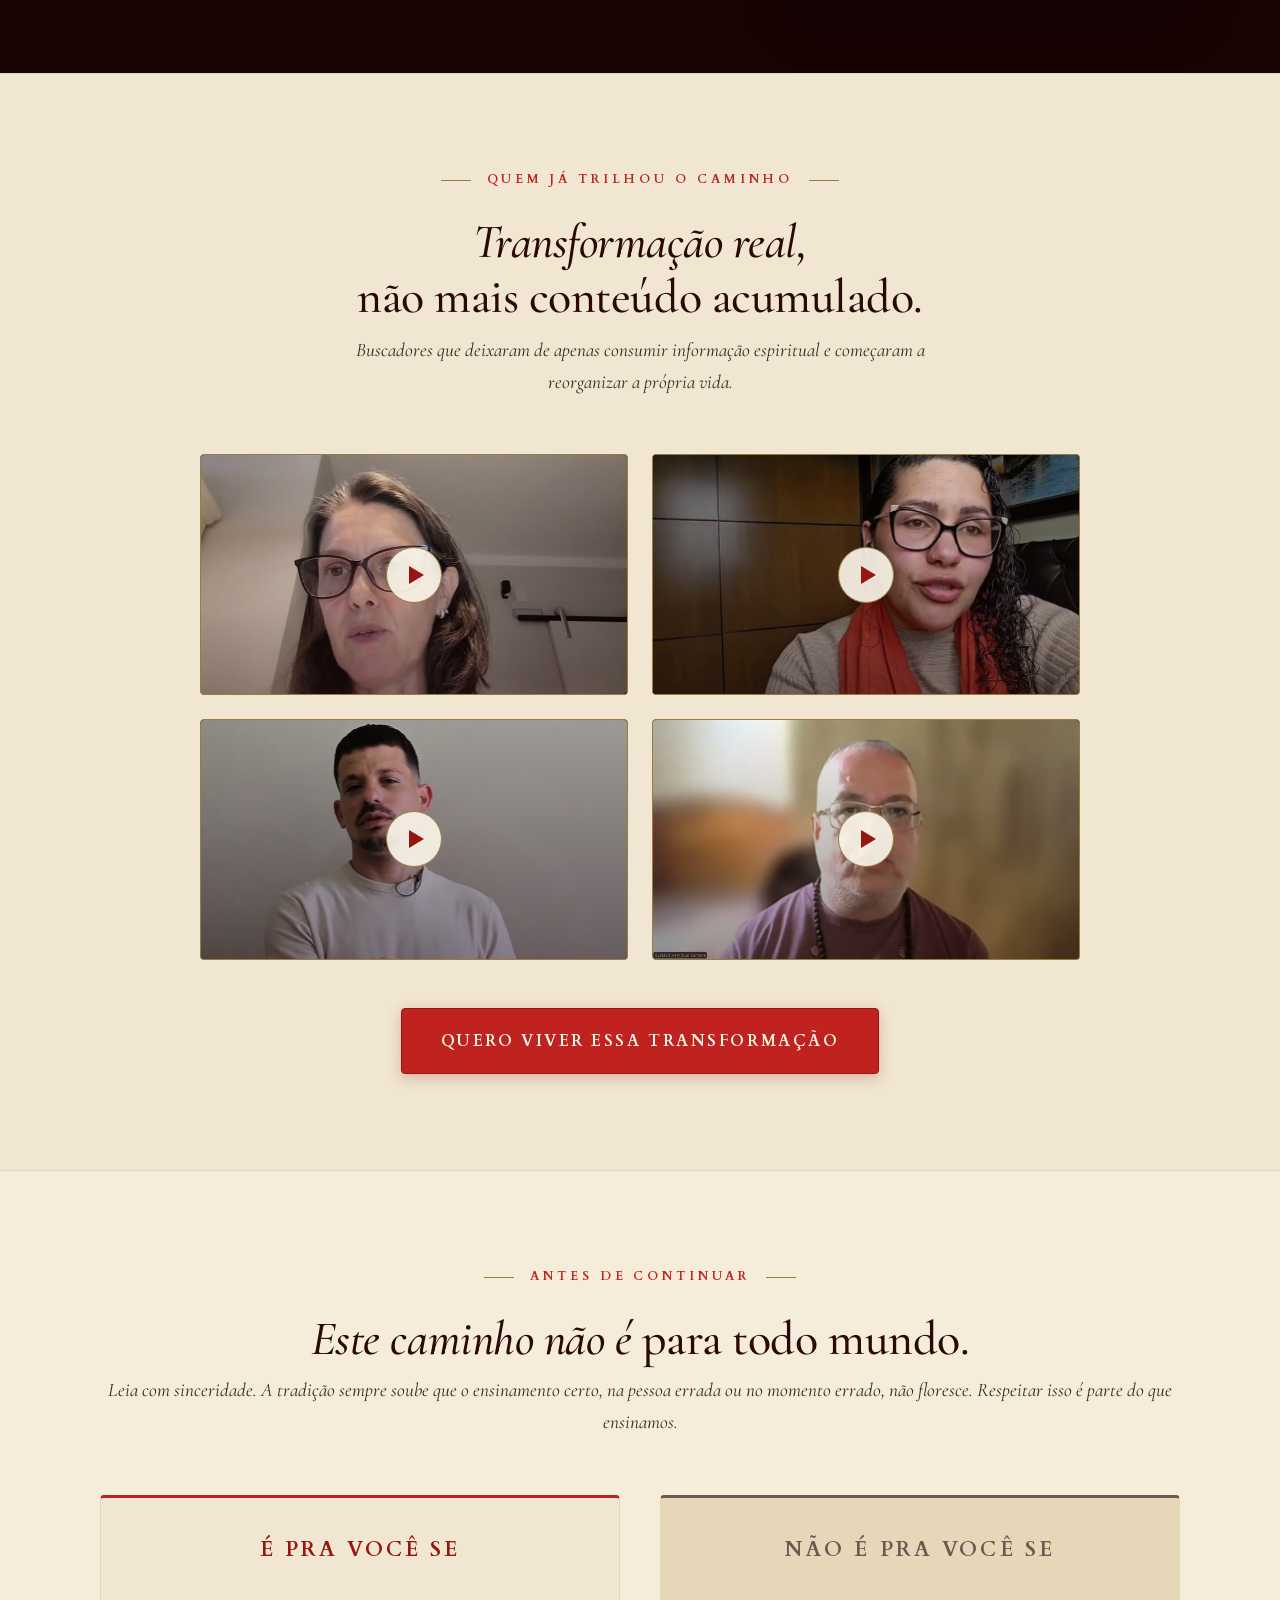
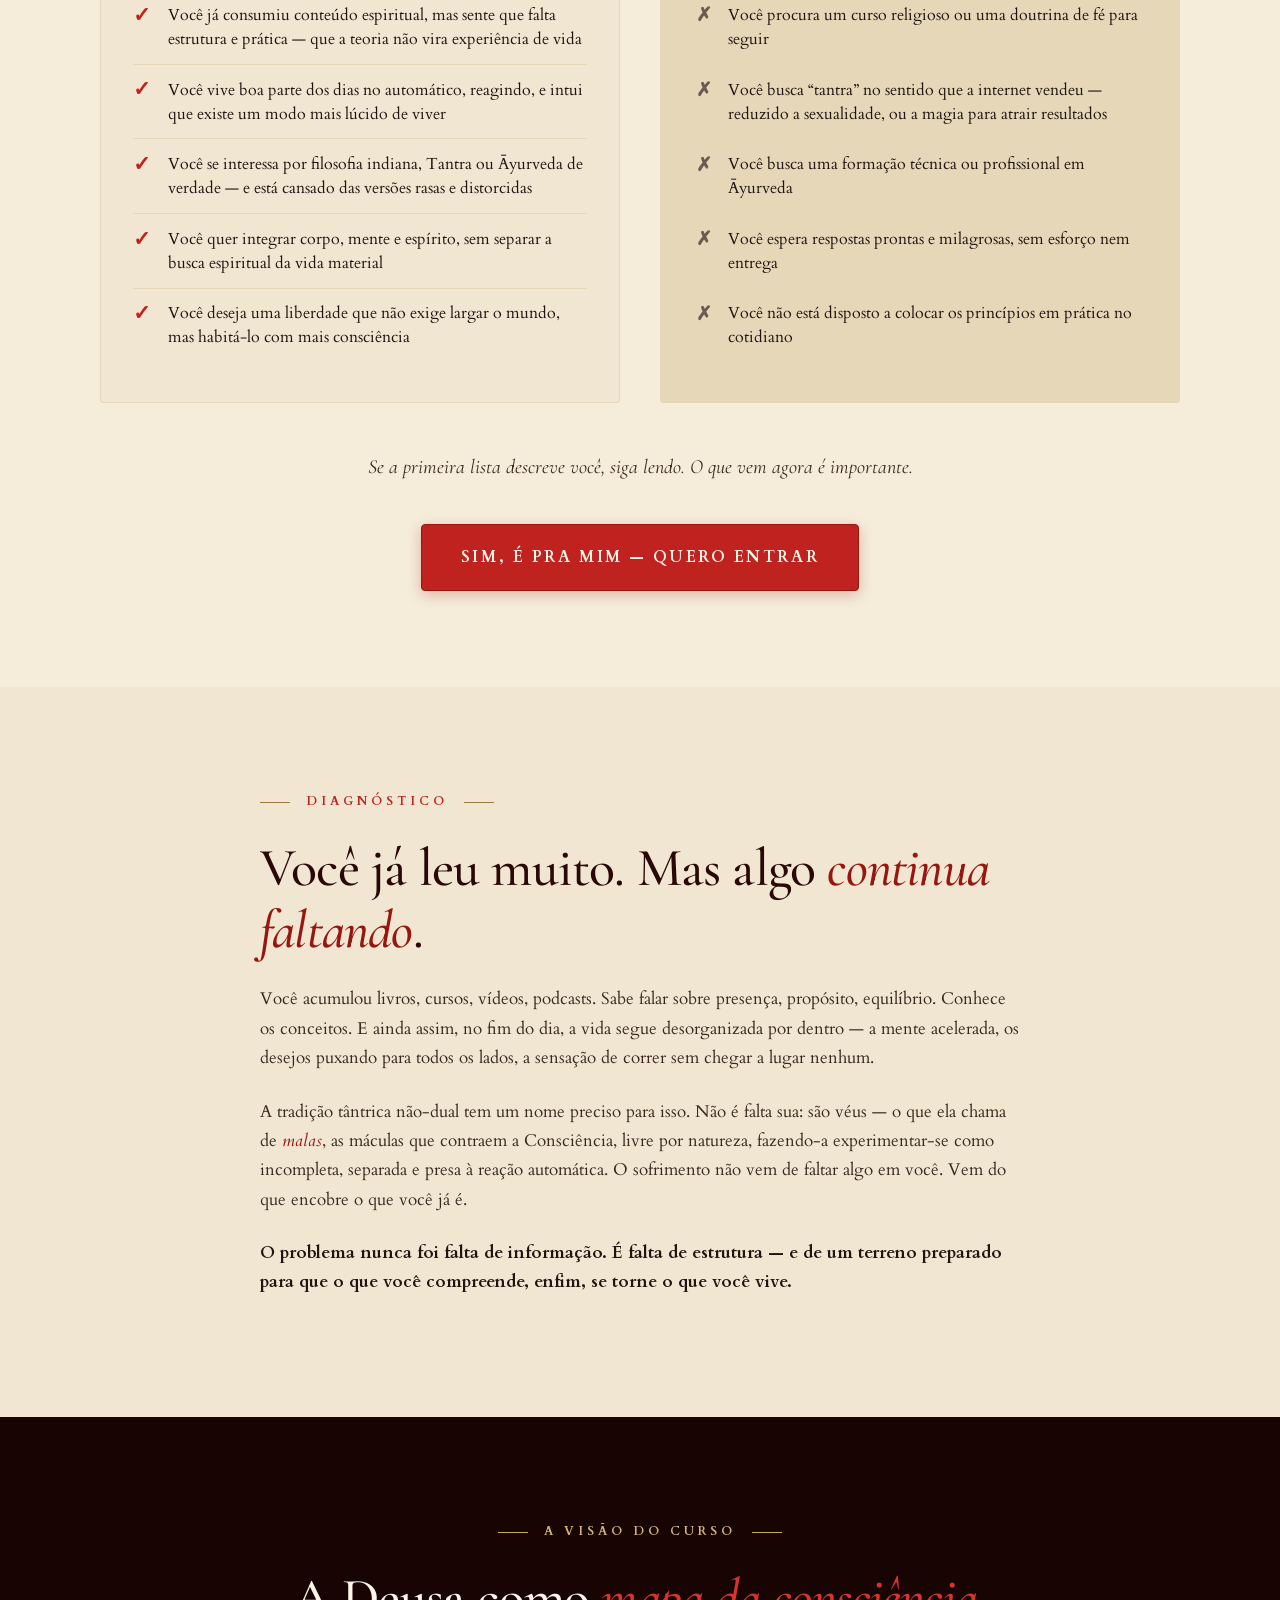
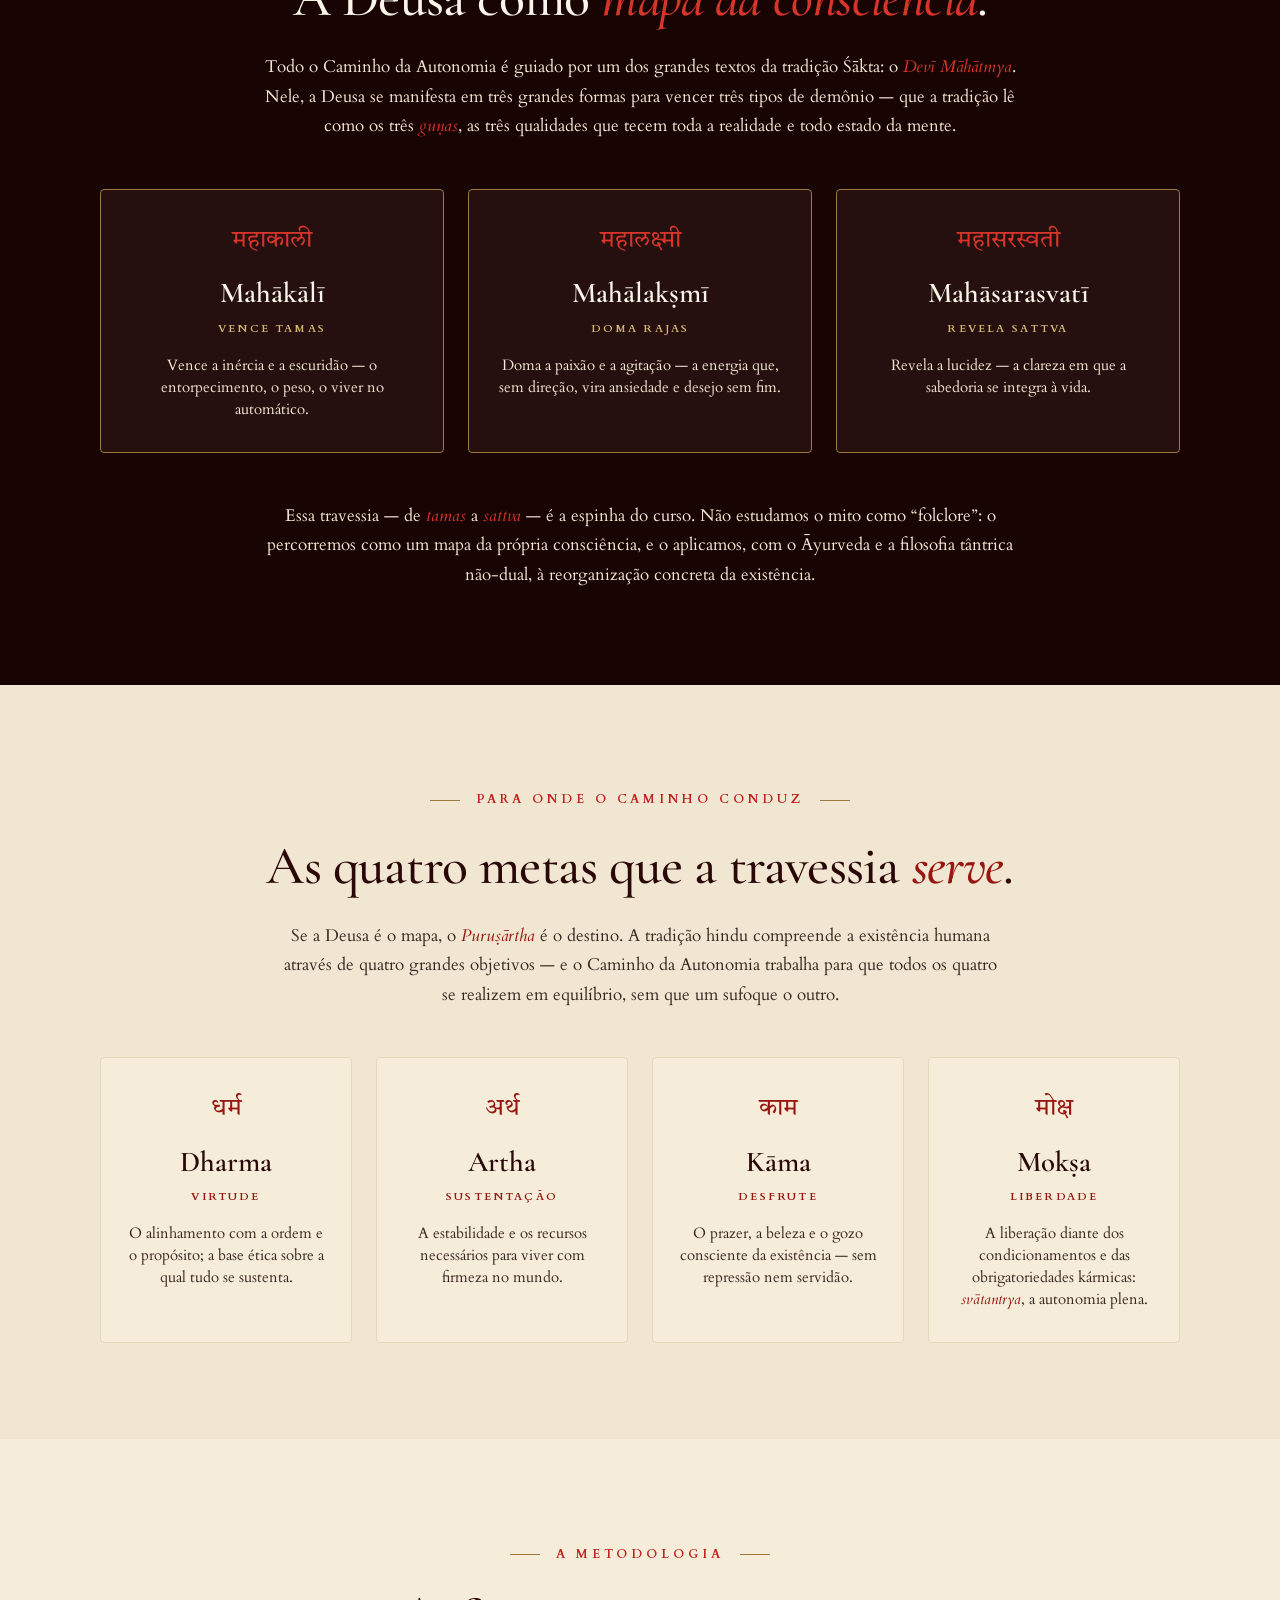
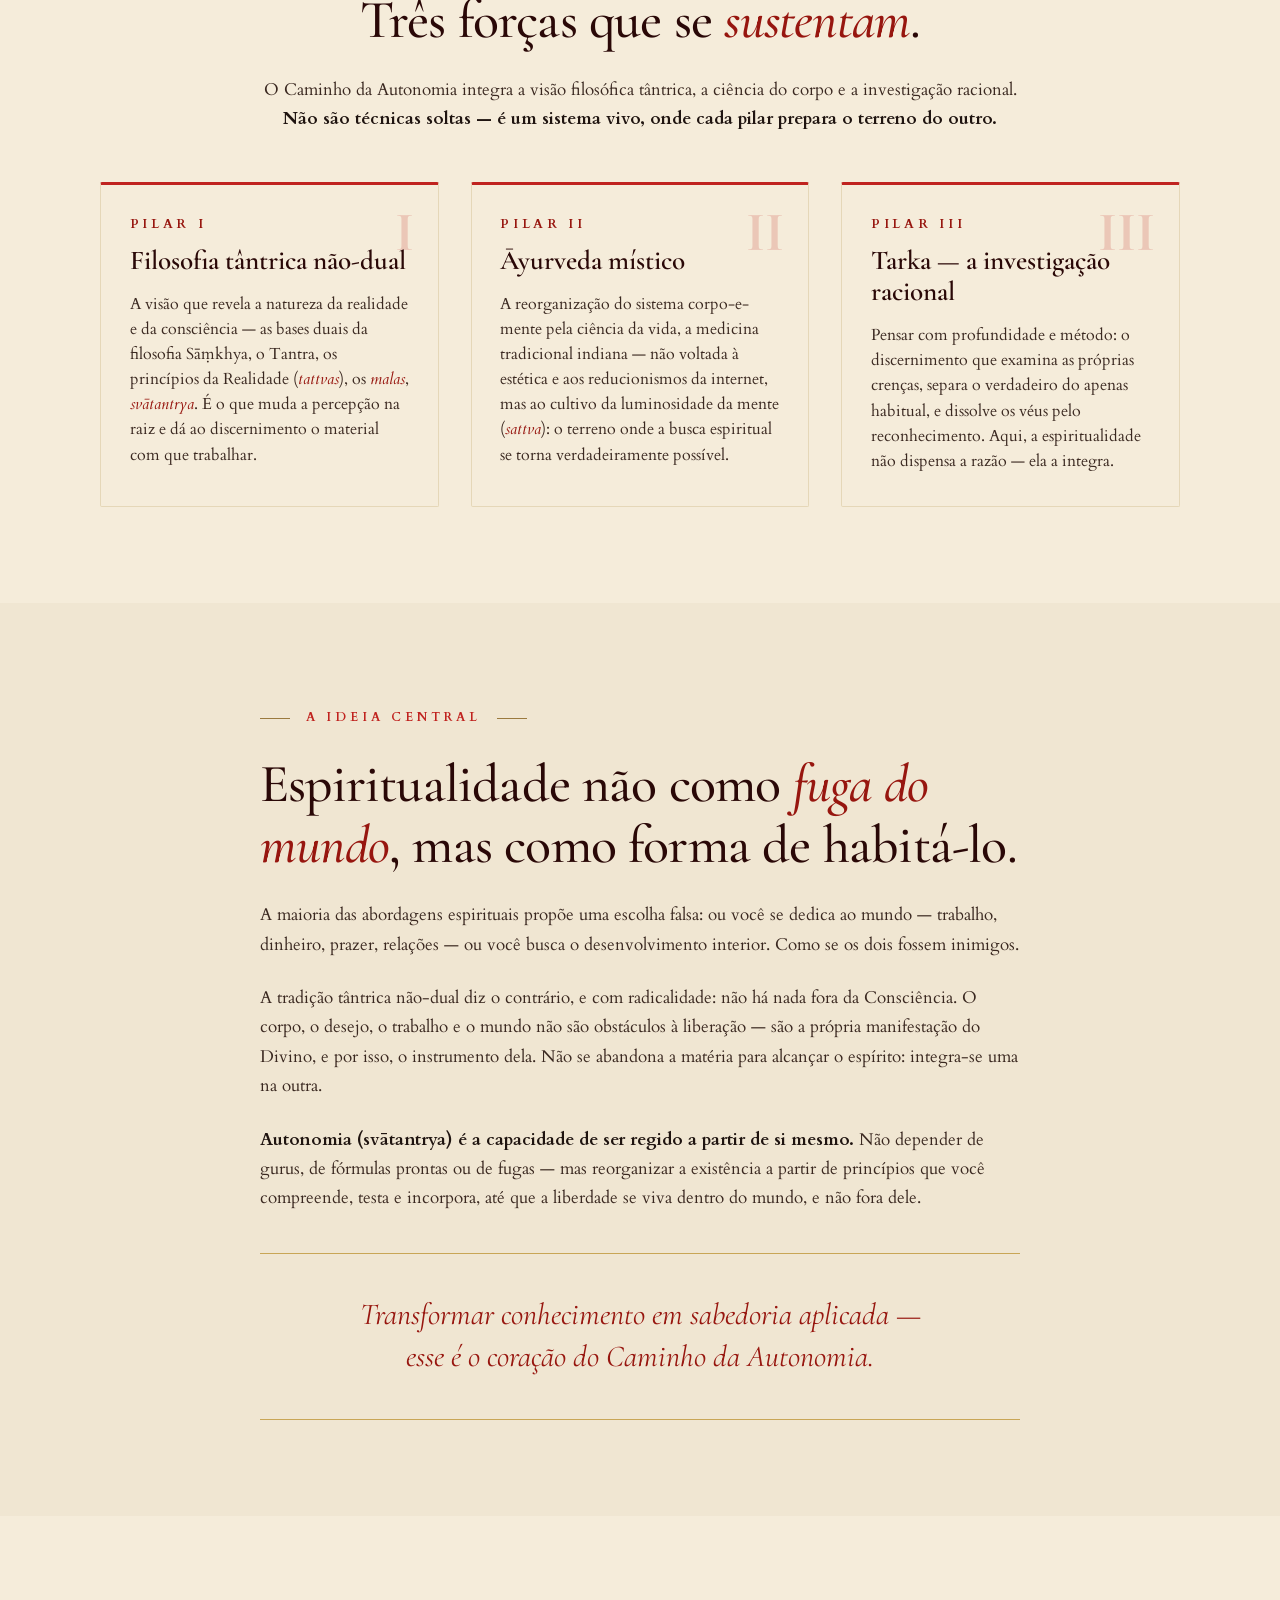
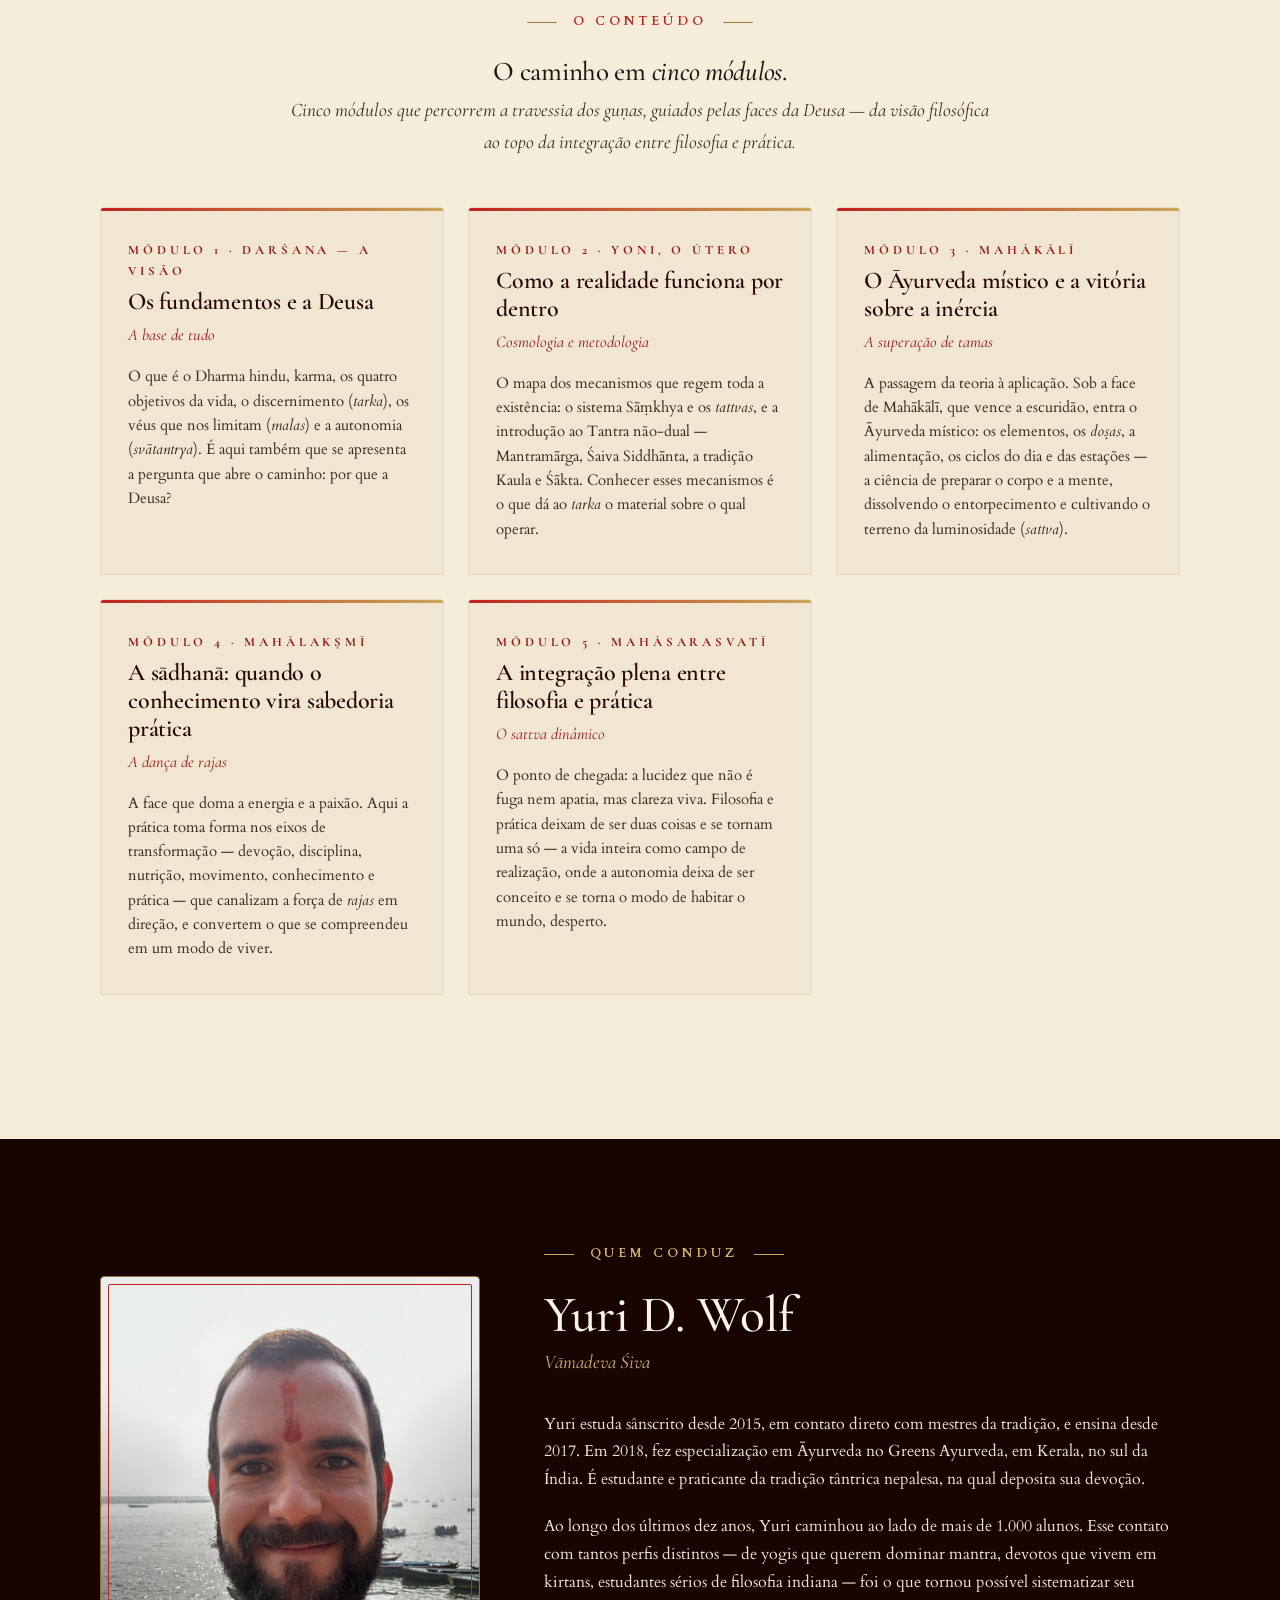
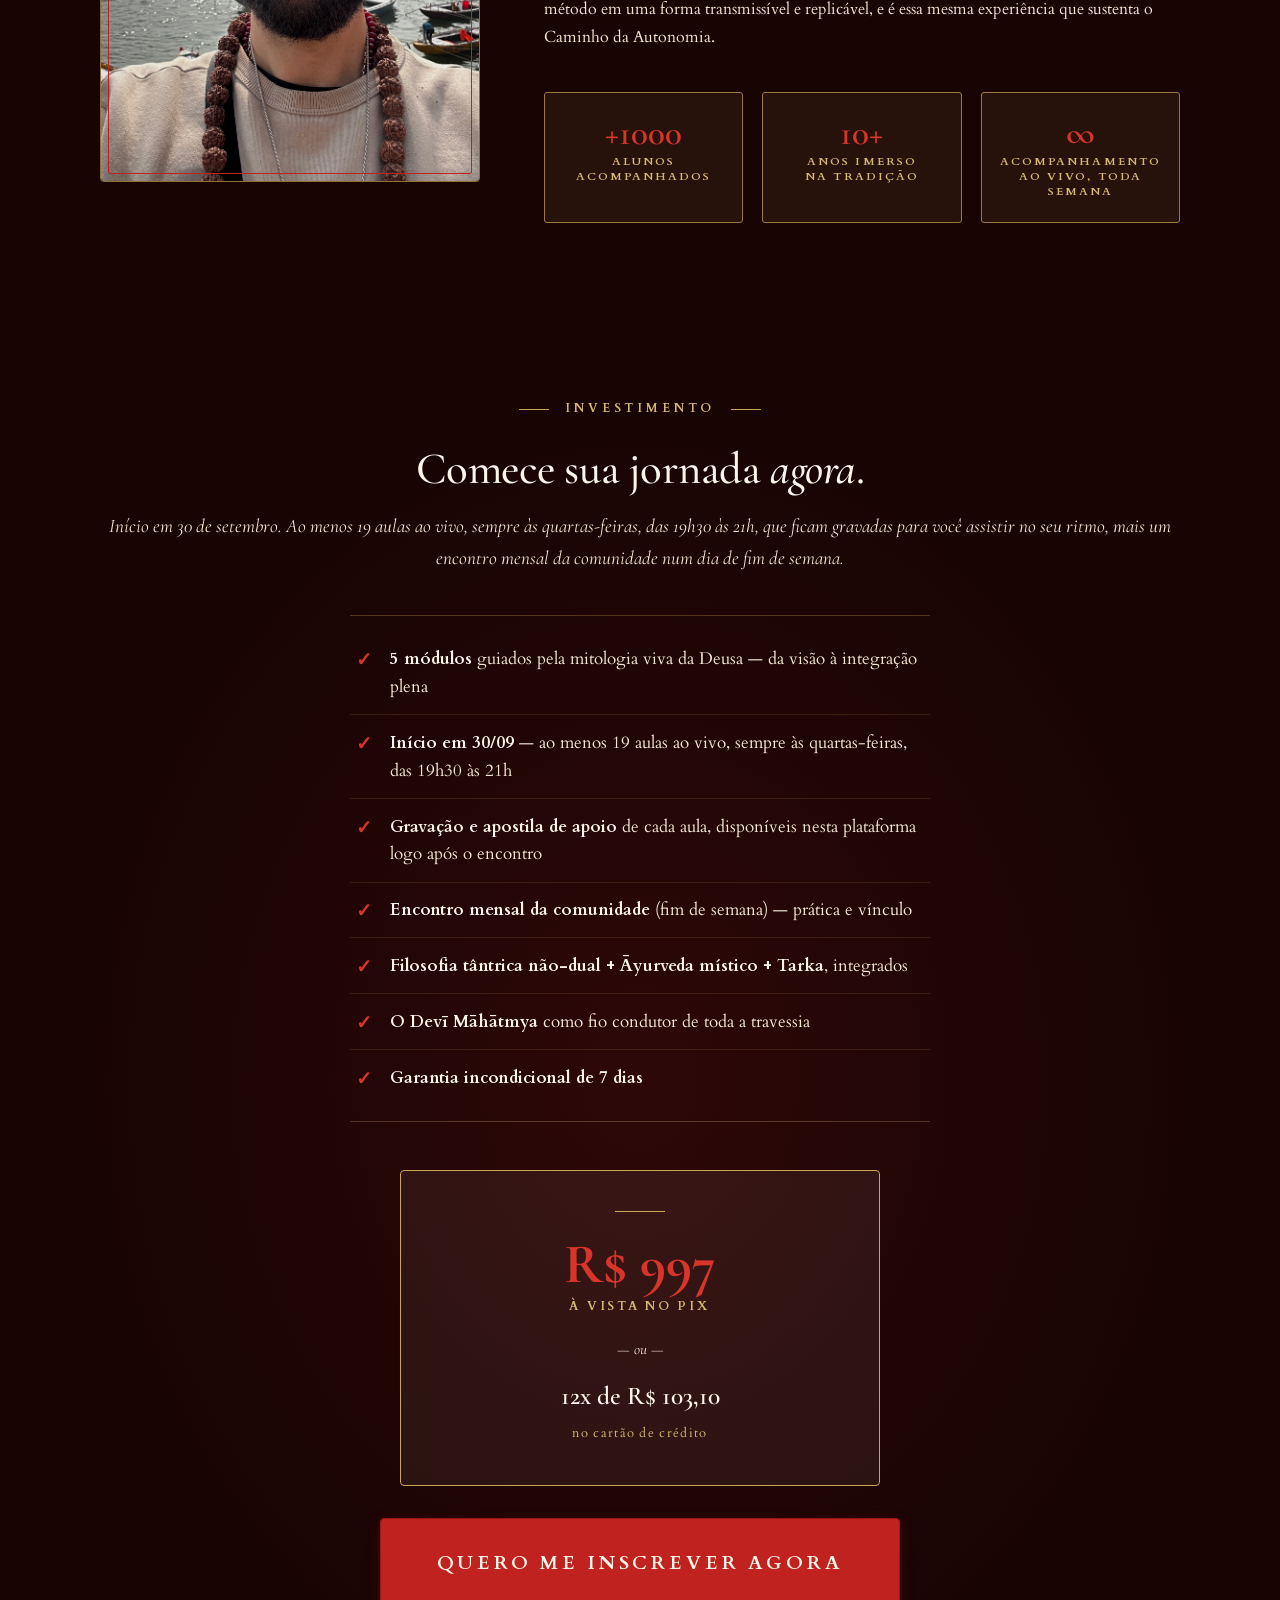
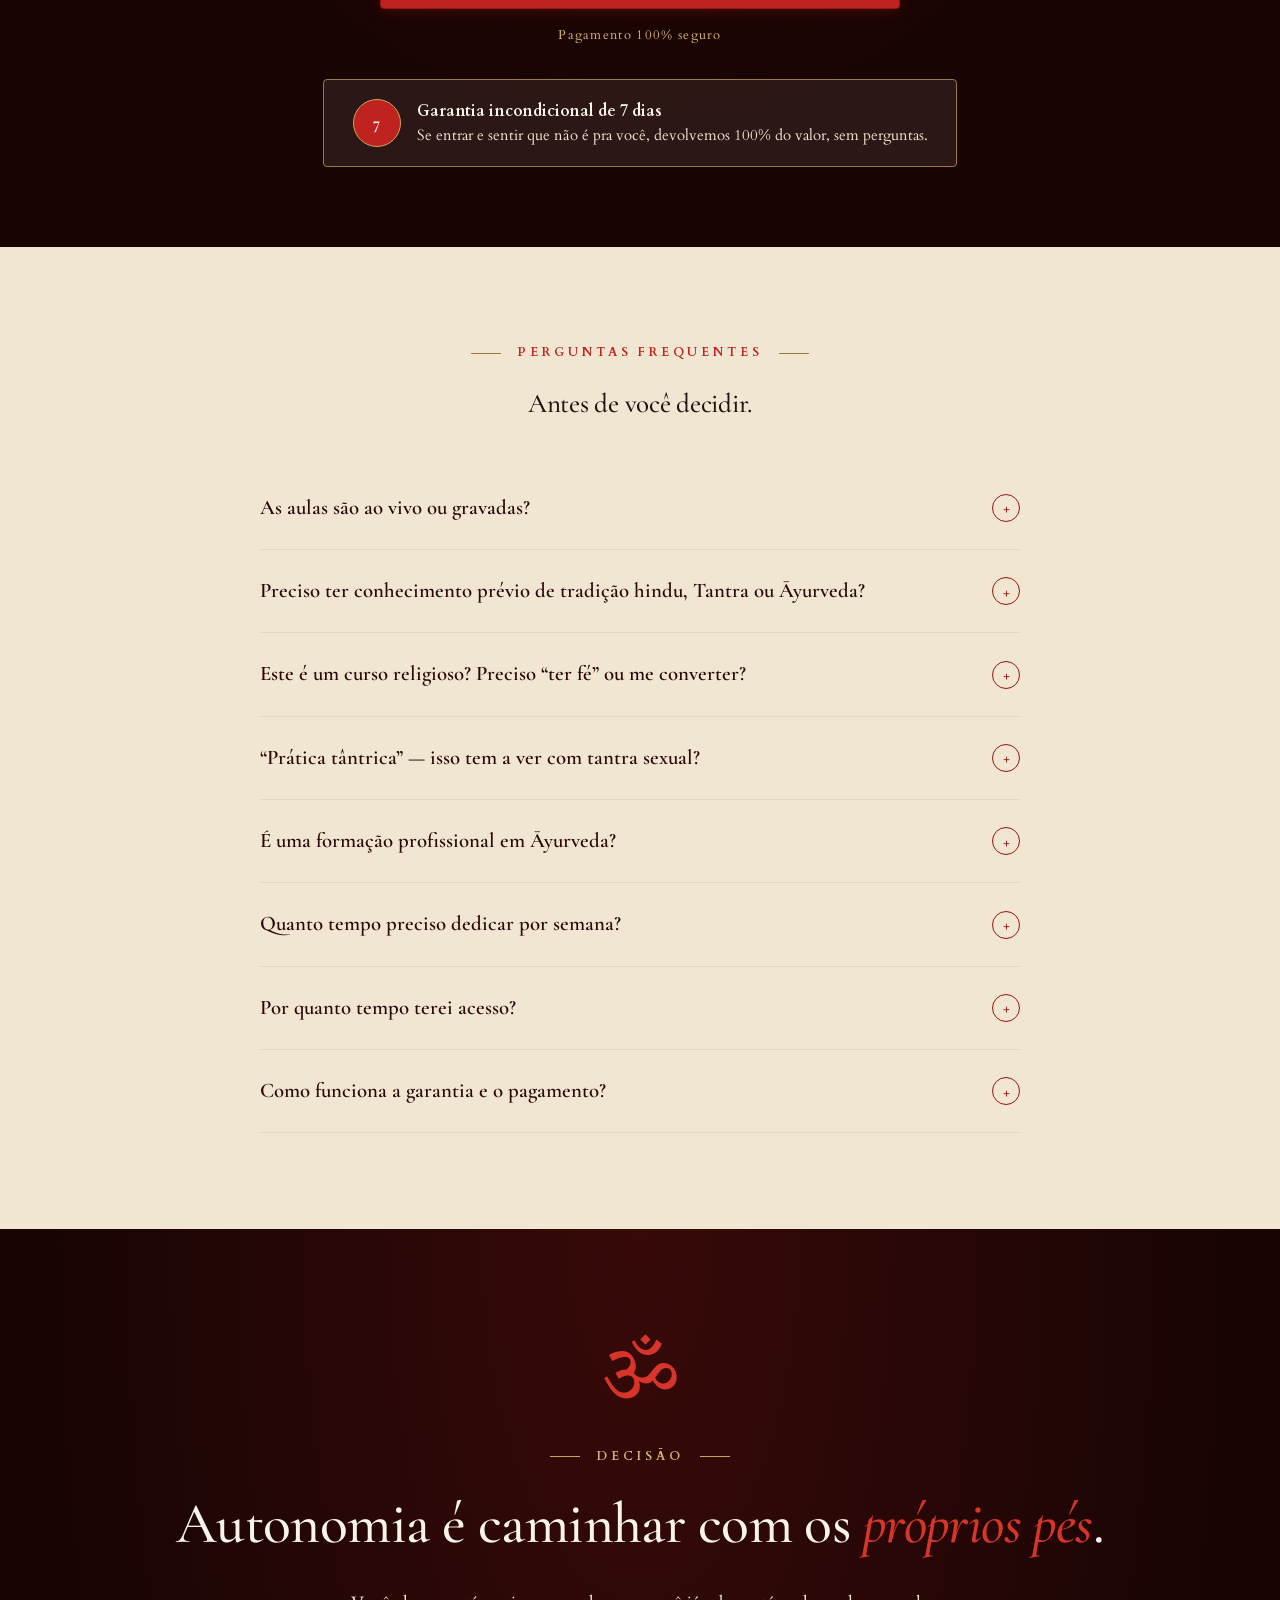
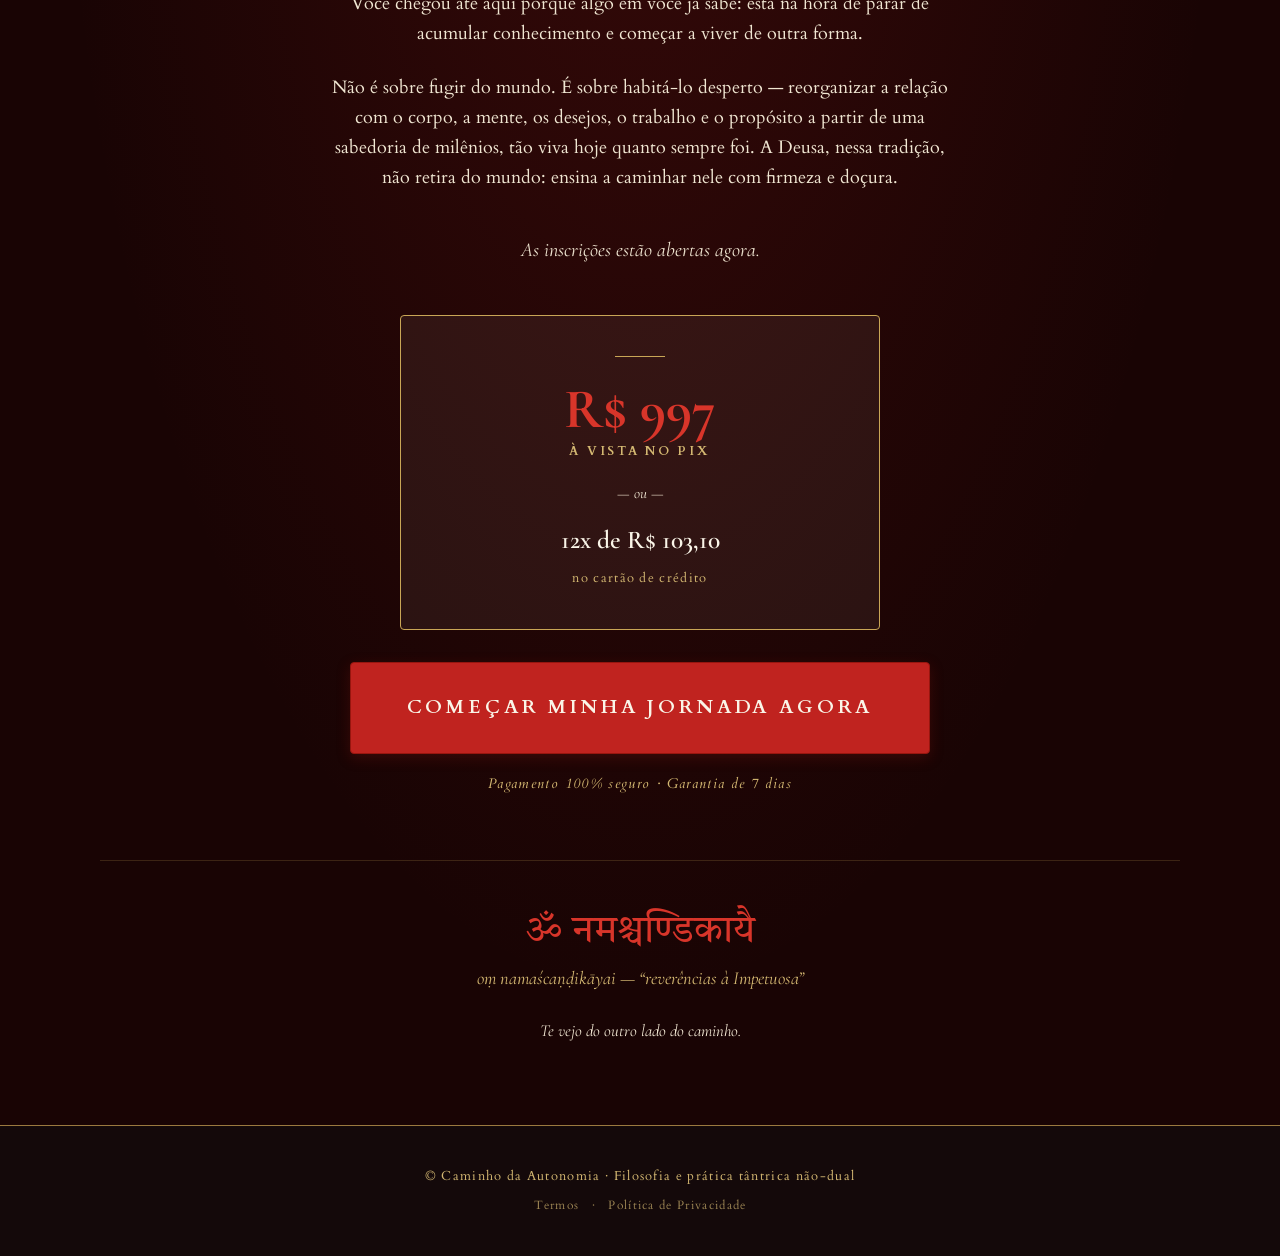
==== commit 22c72010: "Adiciona video da aula ao vivo na hero, headline convida a assistir" ====
--- a/index.html
+++ b/index.html
@@ -55,11 +55,23 @@
 <!-- ===== BLOCO 1 — HERO ===== -->
 <section class="hero">
   <div class="container">
+    <div class="hero-intro">
+      <span class="eyebrow centered">ॐ&nbsp;&nbsp;Aula ao vivo · gravação completa</span>
+      <h1>Assista agora: <em>o discernimento que liberta e a prática que transforma</em>.</h1>
+      <p class="hero-subhead">Nesta aula ao vivo, Yuri Wolf percorre o coração do Caminho da Autonomia — o discernimento (<em>tarka</em>) que liberta e a prática que o transforma em modo de vida. Assista até o fim antes de decidir se este caminho é para você.</p>
+    </div>
+
+    <div class="hero-video">
+      <iframe
+        src="https://www.youtube.com/embed/jhzEVfvtzII?start=1564&amp;rel=0"
+        title="AUTONOMIA: o discernimento que liberta e a prática que transforma — Yuri Wolf"
+        loading="lazy"
+        allow="accelerometer; autoplay; clipboard-write; encrypted-media; gyroscope; picture-in-picture; web-share"
+        allowfullscreen></iframe>
+    </div>
+
     <div class="hero-grid">
       <div class="hero-content">
-        <span class="eyebrow">ॐ&nbsp;&nbsp;Filosofia e prática tântrica não-dual · Āyurveda · Tradição hindu</span>
-        <h1>Autonomia não é fugir do mundo. É aprender a habitá-lo <em>desperto</em>.</h1>
-        <p class="hero-subhead">Uma introdução profunda à filosofia e às práticas tântricas não-duais — onde a sabedoria do Devī Māhātmya, o Āyurveda e a investigação racional (tarka) se integram para reorganizar corpo, mente e espírito, e construir uma liberdade que se vive dentro da vida real.</p>
         <ul class="hero-bullets">
           <li><strong>5 módulos guiados pela mitologia da Deusa</strong> — da visão filosófica à prática integrada</li>
           <li><strong>Encontros ao vivo semanais</strong> (que ficam gravados) + um encontro mensal da comunidade</li>
--- a/style.css
+++ b/style.css
@@ -144,13 +144,25 @@
   display: grid; grid-template-columns: 1fr 380px; gap: 4rem;
   align-items: center; position: relative; z-index: 2; width: 100%;
 }
-.hero-content .eyebrow { color: var(--gold-soft); margin-bottom: 2rem; }
-.hero-content .eyebrow::before, .hero-content .eyebrow::after { background: var(--gold-deep); }
-/* o kicker do hero é longo e quebra em duas linhas: sem o traço final, e com o
-   traço inicial alinhado à primeira linha, a quebra fica intencional */
-.hero-content .eyebrow { align-items: flex-start; }
-.hero-content .eyebrow::before { margin-top: 0.58rem; }
-.hero-content .eyebrow::after { display: none; }
+
+/* Introdução centralizada acima do vídeo — eyebrow + headline + subhead */
+.hero-intro {
+  max-width: 780px; margin: 0 auto 3rem; text-align: center;
+  position: relative; z-index: 2;
+}
+.hero-intro .eyebrow { color: var(--gold-soft); }
+.hero-intro .eyebrow::before, .hero-intro .eyebrow::after { background: var(--gold-deep); }
+.hero-intro .hero-subhead { margin-left: auto; margin-right: auto; }
+
+/* Vídeo da aula ao vivo, em destaque no topo do hero */
+.hero-video {
+  position: relative; width: 100%; max-width: 900px; margin: 0 auto 4rem;
+  aspect-ratio: 16 / 9; border-radius: 8px; overflow: hidden;
+  border: 1px solid var(--gold); box-shadow: 0 25px 70px rgba(0,0,0,0.5);
+  background: var(--maroon); z-index: 2;
+}
+.hero-video iframe { position: absolute; inset: 0; width: 100%; height: 100%; border: 0; }
+
 .hero h1 {
   font-size: clamp(2.6rem, 5.2vw, 4.4rem); color: var(--cream);
   margin-bottom: 1.8rem; font-weight: 500; letter-spacing: -0.015em;
@@ -208,6 +220,8 @@
   .hero { padding: 6rem 1.2rem 4rem; min-height: auto; }
   .hero-grid { grid-template-columns: 1fr; gap: 3rem; }
   .offer-card { max-width: 420px; margin: 0 auto; }
+  .hero-intro { margin-bottom: 2.2rem; }
+  .hero-video { margin-bottom: 3rem; }
 }
 
 /* === TESTIMONIALS === */
